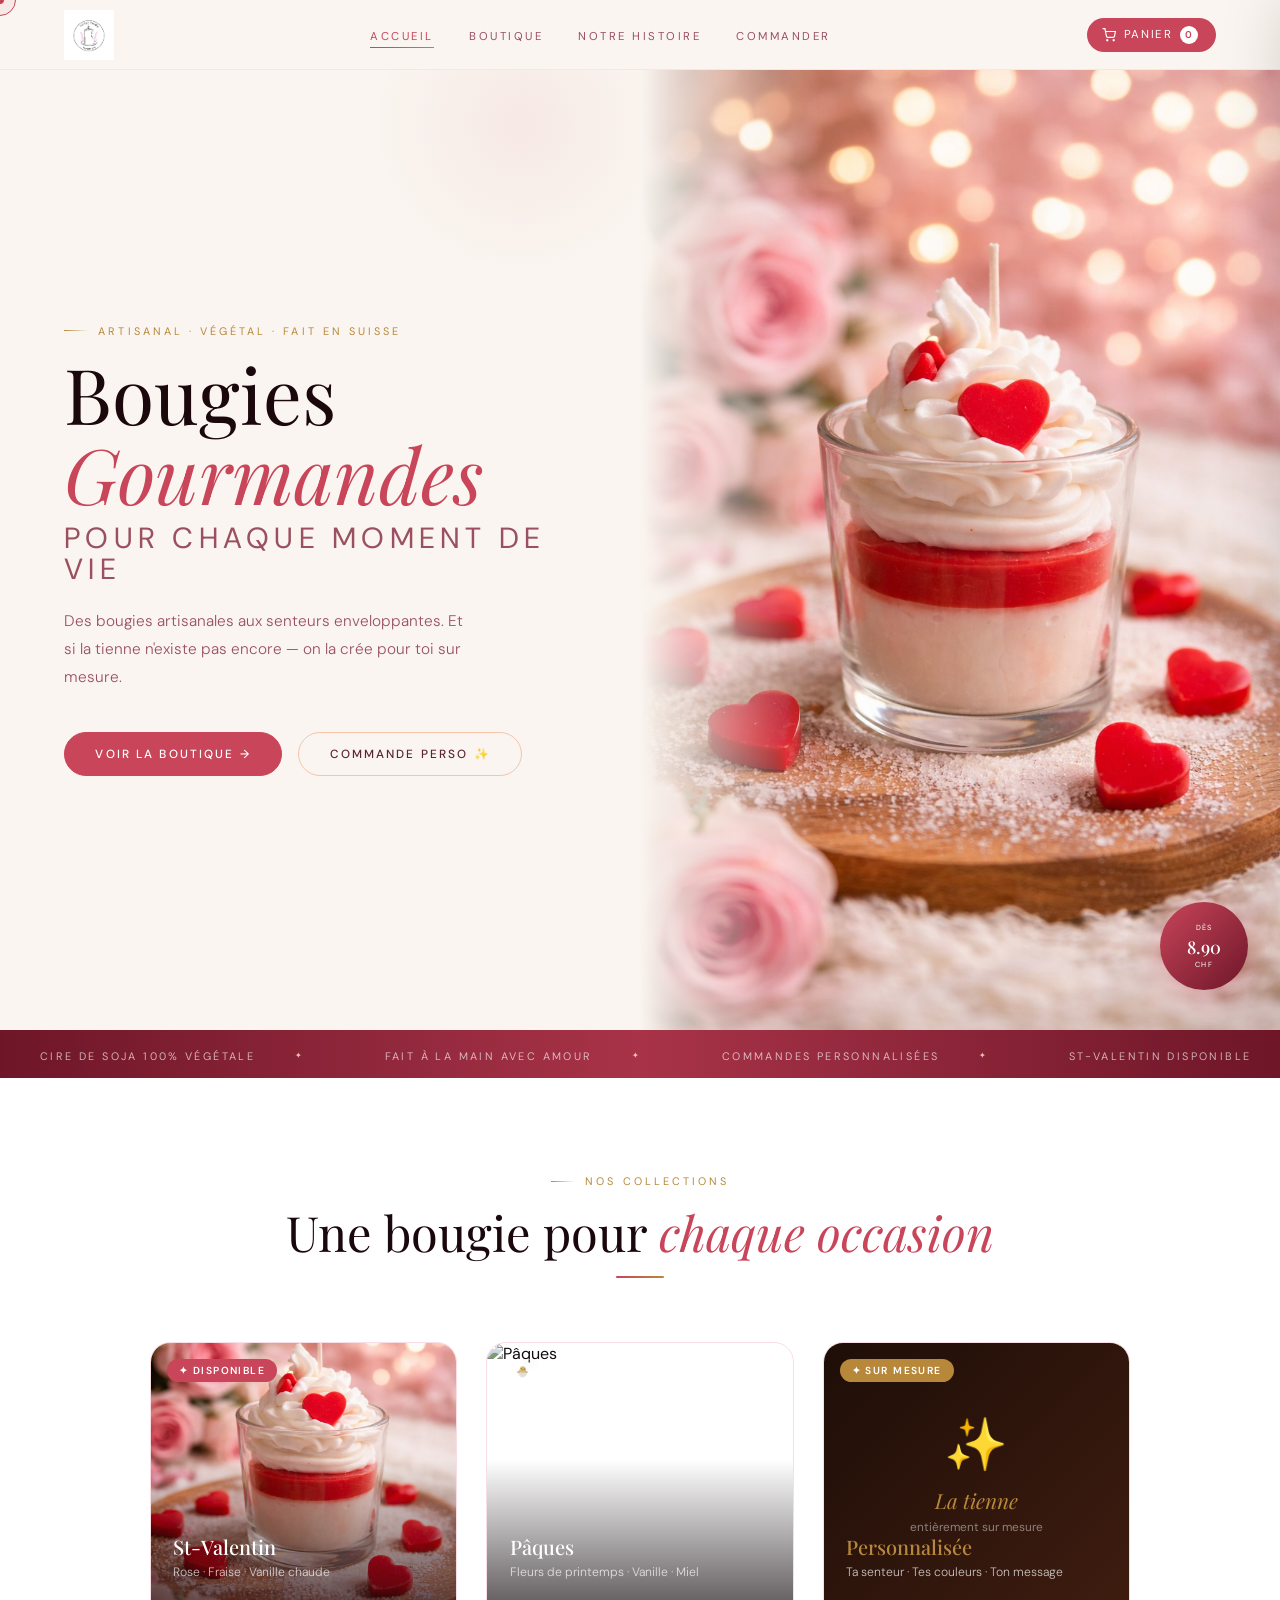
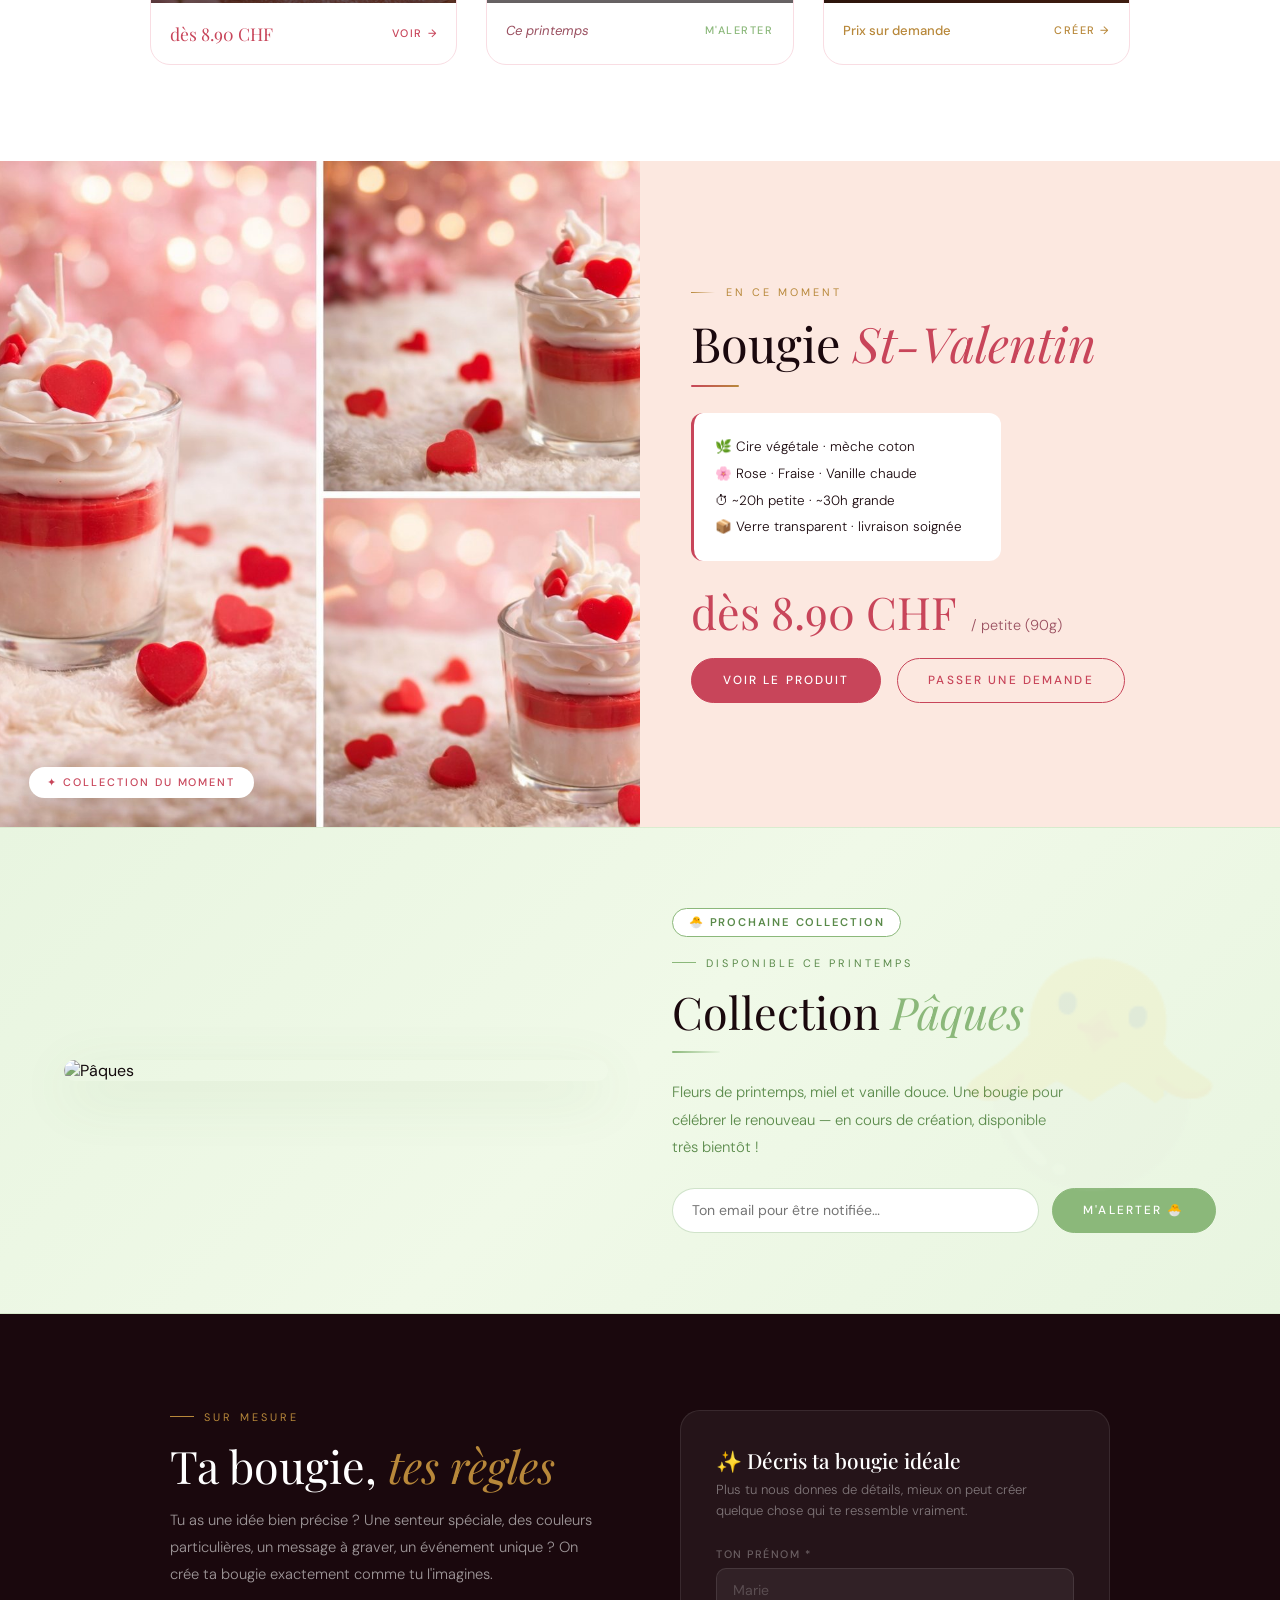
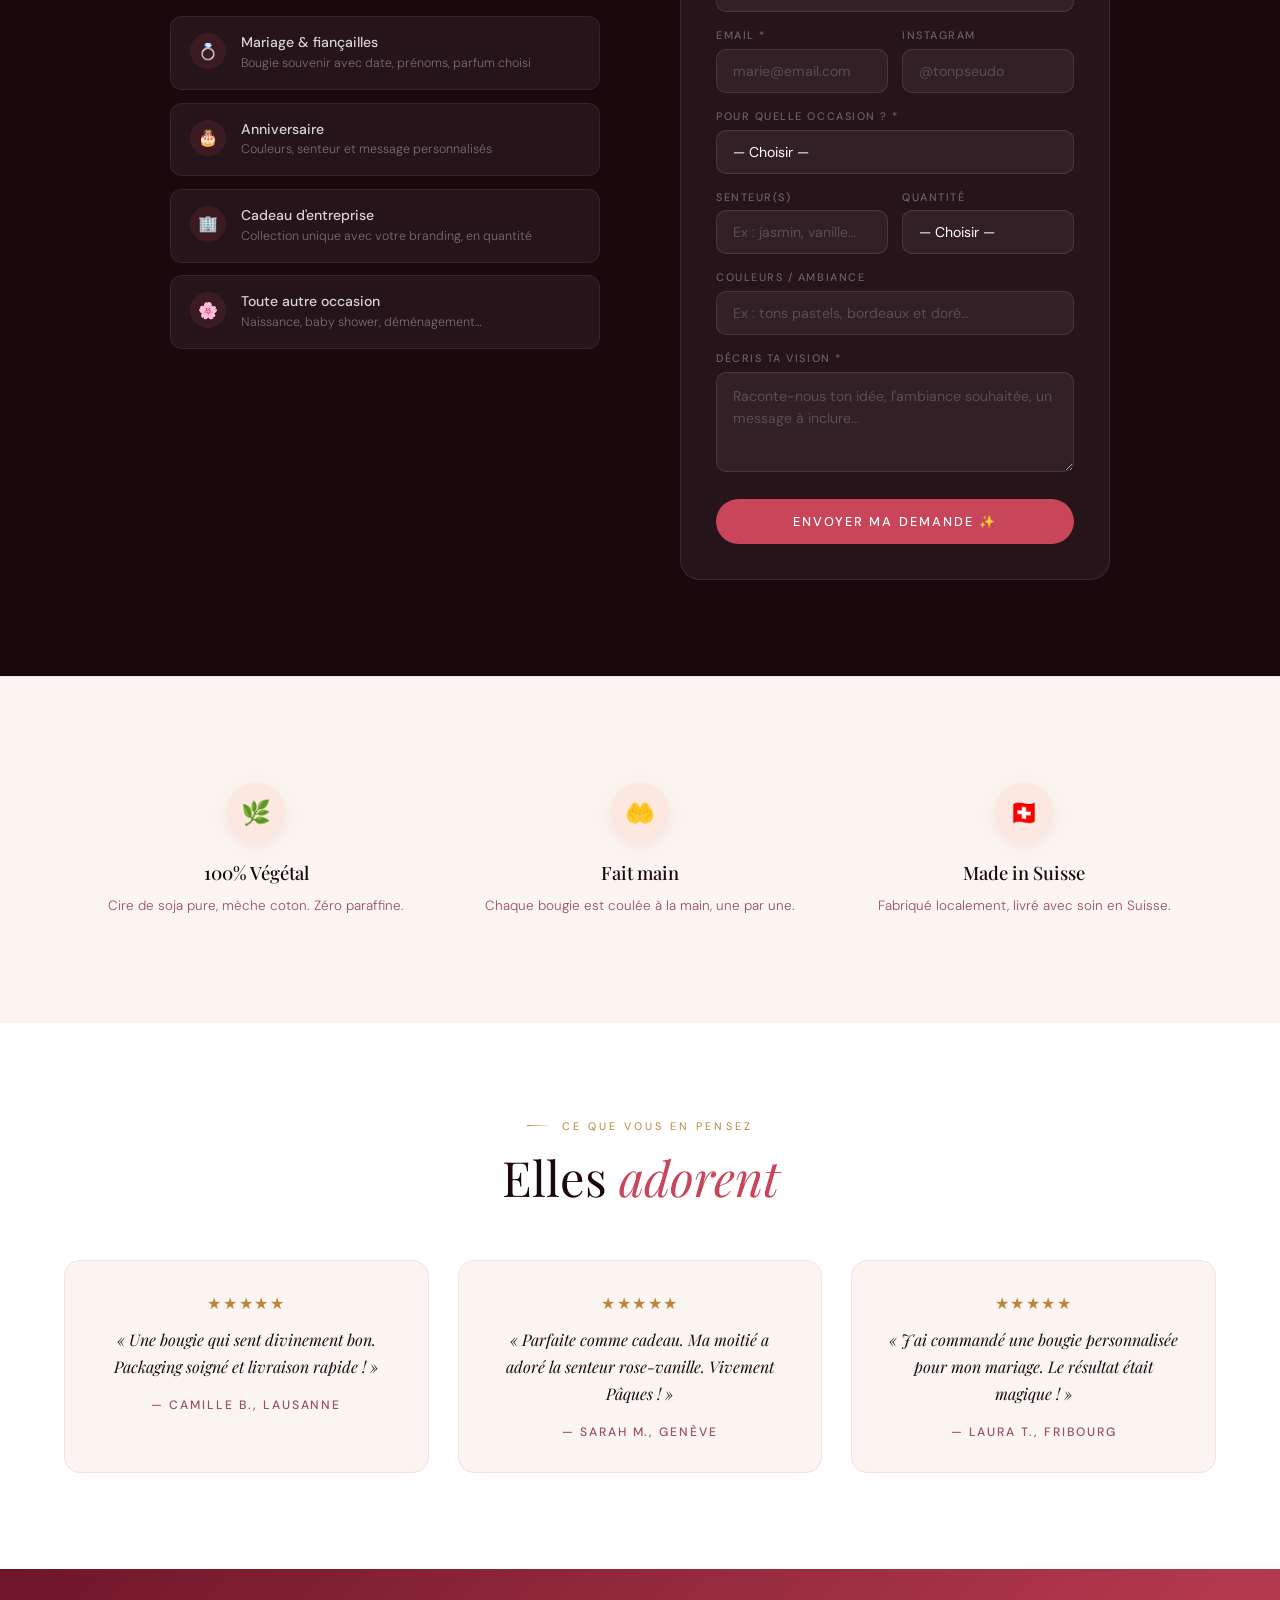
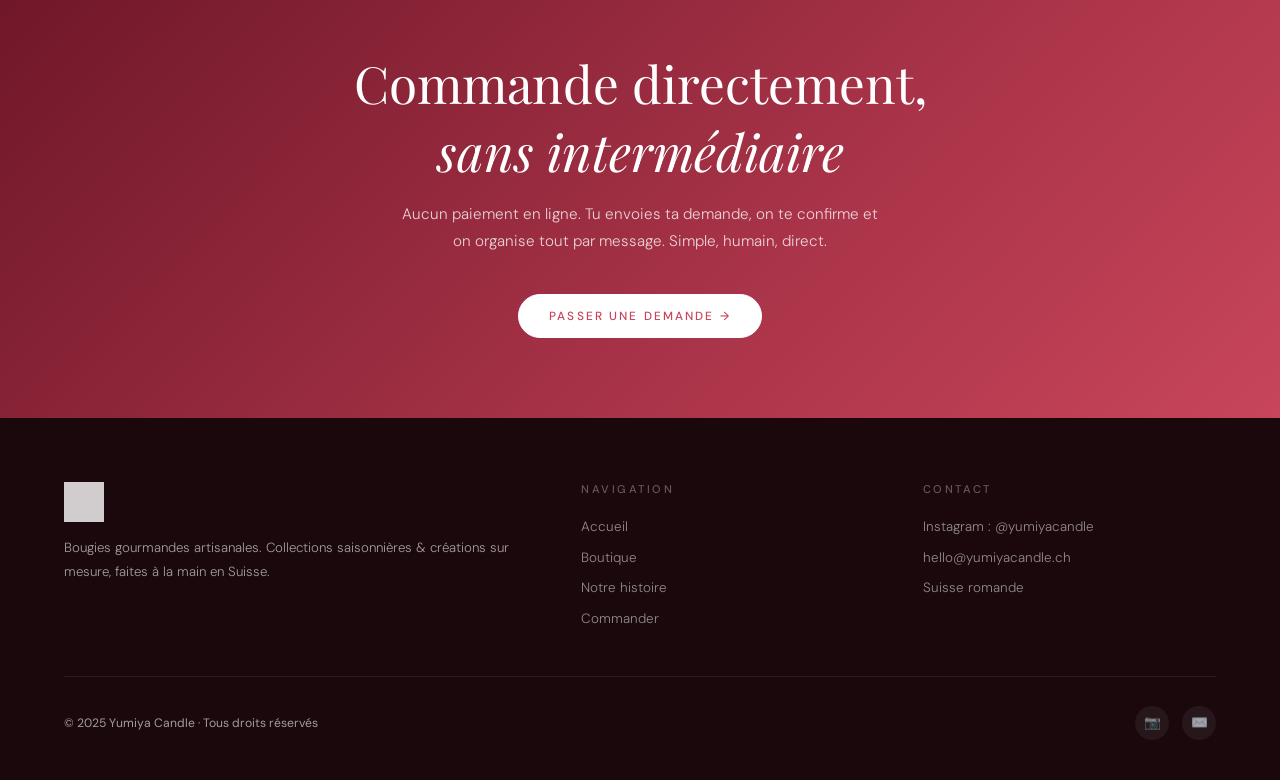
==== index.html @ bd642dde "Rename index (3).html to index.html" ====
<!DOCTYPE html>
<html lang="fr">
<head>
<meta charset="UTF-8"/>
<meta name="viewport" content="width=device-width,initial-scale=1.0"/>
<title>Yumiya Candle – Bougies Gourmandes Artisanales</title>
<meta name="description" content="Bougies gourmandes artisanales faites à la main en Suisse."/>
<link rel="preconnect" href="https://fonts.googleapis.com"/>
<link rel="preconnect" href="https://fonts.gstatic.com" crossorigin/>
<link href="https://fonts.googleapis.com/css2?family=Playfair+Display:ital,wght@0,400;0,500;0,700;1,400;1,500&family=DM+Sans:wght@300;400;500;600&display=swap" rel="stylesheet"/>
</head>
<body>
<div id="app"></div>
<script>
const IMG_LOGO = "[data-uri]";
const IMG_MAIN = "[data-uri]";
const IMG_COLL = "[data-uri]";
const IMG_REAL = "[data-uri]";

/* ═══════════════════════════════════════════════
   DONNÉES DU SITE — tout est ici, tout est modifiable
   ═══════════════════════════════════════════════ */
const DEFAULT_DATA = {
  // ── GÉNÉRAL
  site_name: 'Yumiya Candle',
  site_tagline: 'Bougies Gourmandes Artisanales',
  site_instagram: '@yumiyacandle',
  site_email: 'hello@yumiyacandle.ch',
  site_location: 'Suisse romande',

  // ── PAGE ACCUEIL — Hero
  hero_title: 'Bougies',
  hero_title_em: 'Gourmandes',
  hero_subtitle: 'Pour chaque moment de vie',
  hero_desc: 'Des bougies artisanales aux senteurs enveloppantes. Et si la tienne n\'existe pas encore — on la crée pour toi sur mesure.',
  hero_btn1: 'Voir la boutique →',
  hero_btn2: 'Commande perso ✨',

  // ── PAGE ACCUEIL — Section collections titre
  coll_title: 'Nos collections',
  coll_subtitle: 'Une bougie pour chaque occasion',

  // ── PAGE ACCUEIL — Feature St-Valentin
  feat_tag: '✦ Collection du moment',
  feat_eyebrow: 'En ce moment',
  feat_title: 'Bougie',
  feat_title_em: 'St-Valentin',
  feat_spec1: '🌿 Cire végétale · mèche coton',
  feat_spec2: '🌸 Rose · Fraise · Vanille chaude',
  feat_spec3: '⏱ ~20h petite · ~30h grande',
  feat_spec4: '📦 Verre transparent · livraison soignée',

  // ── PAGE ACCUEIL — Easter teaser
  easter_chip: '🐣 Prochaine collection',
  easter_eyebrow: 'Disponible ce printemps',
  easter_title: 'Collection',
  easter_title_em: 'Pâques',
  easter_desc: 'Fleurs de printemps, miel et vanille douce. Une bougie pour célébrer le renouveau — en cours de création, disponible très bientôt !',
  easter_show: true,

  // ── PAGE ACCUEIL — Custom section
  custom_eyebrow: 'Sur mesure',
  custom_title: 'Ta bougie,',
  custom_title_em: 'tes règles',
  custom_desc: 'Tu as une idée bien précise ? Une senteur spéciale, des couleurs particulières, un message à graver, un événement unique ? On crée ta bougie exactement comme tu l\'imagines.',
  custom_form_title: '✨ Décris ta bougie idéale',
  custom_form_sub: 'Plus tu nous donnes de détails, mieux on peut créer quelque chose qui te ressemble vraiment.',

  // ── PAGE ACCUEIL — CTA band
  cta_title: 'Commande directement,',
  cta_title_em: 'sans intermédiaire',
  cta_desc: 'Aucun paiement en ligne. Tu envoies ta demande, on te confirme et on organise tout par message. Simple, humain, direct.',
  cta_btn: 'Passer une demande →',

  // ── PAGE ACCUEIL — Valeurs
  val1_ic: '🌿', val1_t: '100% Végétal', val1_p: 'Cire de soja pure, mèche coton. Zéro paraffine.',
  val2_ic: '🤲', val2_t: 'Fait main',   val2_p: 'Chaque bougie est coulée à la main, une par une.',
  val3_ic: '🇨🇭', val3_t: 'Made in Suisse', val3_p: 'Fabriqué localement, livré avec soin en Suisse.',

  // ── PAGE ACCUEIL — Avis
  testi1_stars: '★★★★★', testi1_quote: '« Une bougie qui sent divinement bon. Packaging soigné et livraison rapide ! »', testi1_name: '— Camille B., Lausanne',
  testi2_stars: '★★★★★', testi2_quote: '« Parfaite comme cadeau. Ma moitié a adoré la senteur rose-vanille. Vivement Pâques ! »', testi2_name: '— Sarah M., Genève',
  testi3_stars: '★★★★★', testi3_quote: '« J\'ai commandé une bougie personnalisée pour mon mariage. Le résultat était magique ! »', testi3_name: '— Laura T., Fribourg',

  // ── BOUTIQUE — St-Valentin
  val_active: true,
  val_collection: 'Collection St-Valentin',
  val_name: 'Bougie Gourmande Love',
  val_desc: 'Rose, fraise & vanille chaude. Cire végétale, mèche coton. Un parfum enveloppant pour l\'amour.',
  val_price_petite: 8.90,
  val_price_grande: 10.90,

  // ── BOUTIQUE — Pâques
  paques_active: true,
  paques_collection: 'Collection Pâques',
  paques_name: 'Bougie Printemps',
  paques_desc: 'Fleurs de printemps, miel et vanille douce. Une bougie pour célébrer le renouveau de saison.',

  // ── PAGE NOTRE HISTOIRE
  about_eyebrow: 'Notre histoire',
  about_title: 'Une passion',
  about_title_em: 'qui brûle',
  about_intro: 'Yumiya Candle est née d\'un amour profond pour les senteurs et l\'artisanat soigné. Une bougie pour chaque émotion, chaque moment précieux.',
  about_founder_eyebrow: 'La fondatrice',
  about_founder_title: 'Une créatrice',
  about_founder_title_em: 'passionnée',
  about_p1: 'Yumiya Candle est une micro-marque artisanale basée en Suisse. Chaque bougie est conçue, fabriquée et emballée à la main — pas de production en série, pas de compromis sur la qualité.',
  about_p2: 'On utilise exclusivement de la cire de soja, des mèches en coton naturel et des fragrances soigneusement choisies. La collection St-Valentin a ouvert le bal, Pâques arrive bientôt.',
  about_p3: 'Et on crée aussi des bougies 100% personnalisées pour vos moments les plus importants.',
  av1_ic: '🌱', av1_t: 'Végétal & éco',   av1_p: 'Cire de soja, mèche coton, sans paraffine.',
  av2_ic: '🤍', av2_t: 'Fait avec soin',  av2_p: 'Chaque pièce est unique, coulée à la main.',
  av3_ic: '🇨🇭', av3_t: 'Local & honnête', av3_p: 'Fabriqué en Suisse, livré avec soin.',
  av4_ic: '✨', av4_t: 'Sur mesure',      av4_p: 'On crée ta bougie exactement comme tu l\'imagines.',

  // ── PAGE COMMANDER
  contact_eyebrow: 'On discute ?',
  contact_title: 'Passe une',
  contact_title_em: 'demande',
  contact_intro: 'Commande standard ou personnalisée — remplis le formulaire, on te répond sous 24h et on organise tout par message.',
  contact_step1: 'Envoie ta demande via le formulaire',
  contact_step2: 'On te confirme ta commande sous 24h',
  contact_step3: 'Paiement Twint ou virement → livraison !',
  contact_form_title: 'Ta demande 🕯️',
  contact_form_sub: 'Standard ou sur mesure — choisis le type ci-dessous.',
  contact_note: 'Aucun paiement en ligne. On te contacte par Twint ou virement.',

  // ── FOOTER
  footer_desc: 'Bougies gourmandes artisanales. Collections saisonnières & créations sur mesure, faites à la main en Suisse.',
};

let D = JSON.parse(localStorage.getItem('yumiya_site_data') || 'null') || JSON.parse(JSON.stringify(DEFAULT_DATA));
function saveD() { localStorage.setItem('yumiya_site_data', JSON.stringify(D)); }

/* ═══════════════════════════════════════════════
   CSS
   ═══════════════════════════════════════════════ */
document.head.insertAdjacentHTML('beforeend', `<style>
*,*::before,*::after{box-sizing:border-box;margin:0;padding:0}
:root{
  --bg:#faf5f0;--bg2:#fff9f5;--blush:#fce8e0;--peach:#f5c5ab;
  --rose:#c8455a;--rose2:#a83348;--rose-light:#f9dde3;
  --burg:#6e1628;--gold:#b8883a;
  --text:#1a080d;--mid:#5c2434;--muted:#9a5060;
  --shadow:rgba(100,20,40,.10);
  --eg:#8bb87a;--egl:#e8f5e0;--egm:#5a8a4a;
}
html{scroll-behavior:smooth}
body{font-family:'DM Sans',sans-serif;background:var(--bg);color:var(--text);overflow-x:hidden;cursor:none}
#cur,#cur2{position:fixed;border-radius:50%;pointer-events:none;z-index:9999;transform:translate(-50%,-50%)}
#cur{width:8px;height:8px;background:var(--rose);mix-blend-mode:multiply}
#cur2{width:32px;height:32px;border:1.5px solid var(--rose);background:rgba(200,69,90,.06);transition:width .25s,height .25s,border-color .25s}
body.hov #cur{background:var(--gold)}
body.hov #cur2{width:52px;height:52px;border-color:var(--gold)}
.pg{display:none}.pg.on{display:block;animation:pgIn .48s cubic-bezier(.22,1,.36,1)}
@keyframes pgIn{from{opacity:0;transform:translateY(16px)}to{opacity:1;transform:none}}
nav{position:fixed;top:0;left:0;right:0;z-index:800;height:70px;display:flex;align-items:center;padding:0 5vw;gap:2rem;background:rgba(250,245,240,.96);backdrop-filter:blur(24px);border-bottom:1px solid rgba(200,69,90,.08);transition:box-shadow .3s}
nav.scrolled{box-shadow:0 4px 32px rgba(100,20,40,.08)}
.nav-logo{cursor:pointer;flex-shrink:0}
.nav-logo img{height:50px;width:auto;display:block}
.nav-links{display:flex;gap:2.2rem;list-style:none;flex:1;justify-content:center}
.nav-links a{font-size:.71rem;letter-spacing:.22em;text-transform:uppercase;color:var(--muted);cursor:pointer;text-decoration:none;transition:color .2s;position:relative;padding-bottom:4px}
.nav-links a::after{content:'';position:absolute;bottom:0;left:0;width:0;height:1px;background:linear-gradient(90deg,var(--rose),var(--gold));transition:width .3s}
.nav-links a:hover,.nav-links a.on{color:var(--rose)}
.nav-links a:hover::after,.nav-links a.on::after{width:100%}
.nav-right{display:flex;align-items:center;gap:.8rem;flex-shrink:0}
.cart-btn{background:var(--rose);color:#fff;border:none;padding:.5rem 1.1rem .5rem .9rem;border-radius:50px;font-family:'DM Sans',sans-serif;font-size:.72rem;letter-spacing:.14em;text-transform:uppercase;cursor:pointer;display:flex;align-items:center;gap:.5rem;transition:all .2s}
.cart-btn:hover{background:var(--burg);transform:translateY(-1px);box-shadow:0 6px 20px rgba(110,22,40,.25)}
.cart-count{background:#fff;color:var(--rose);border-radius:50%;width:18px;height:18px;font-size:.62rem;font-weight:600;display:flex;align-items:center;justify-content:center}
.cart-count.bump{animation:bump .32s cubic-bezier(.36,.07,.19,.97)}
@keyframes bump{0%{transform:scale(1)}50%{transform:scale(1.6)}100%{transform:scale(1)}}
.burger{display:none;flex-direction:column;gap:5px;background:none;border:none;cursor:pointer;padding:5px}
.burger span{display:block;width:22px;height:1.5px;background:var(--rose);transition:all .3s}
.burger.x span:nth-child(1){transform:translateY(6.5px) rotate(45deg)}
.burger.x span:nth-child(2){opacity:0}
.burger.x span:nth-child(3){transform:translateY(-6.5px) rotate(-45deg)}
.drawer{display:none;position:fixed;top:70px;left:0;right:0;background:var(--bg2);padding:2rem 5vw;border-bottom:1px solid var(--blush);z-index:799;flex-direction:column;gap:1.5rem}
.drawer.on{display:flex}
.drawer a{font-size:.96rem;color:var(--text);cursor:pointer;text-decoration:none;transition:color .2s}
.drawer a:hover{color:var(--rose)}
.btn{display:inline-flex;align-items:center;gap:.42rem;padding:.82rem 1.9rem;background:var(--rose);color:#fff;border:1.5px solid var(--rose);font-family:'DM Sans',sans-serif;font-size:.74rem;letter-spacing:.18em;text-transform:uppercase;cursor:pointer;border-radius:50px;transition:all .22s;font-weight:500}
.btn:hover{background:var(--burg);border-color:var(--burg);transform:translateY(-2px);box-shadow:0 8px 24px rgba(110,22,40,.25)}
.btn:active{transform:translateY(0) scale(.97)}
.btn-o{background:transparent;color:var(--rose)}.btn-o:hover{background:var(--rose);color:#fff}
.btn-ghost{background:transparent;color:var(--mid);border-color:var(--peach)}.btn-ghost:hover{background:var(--rose-light);border-color:var(--rose);color:var(--rose)}
.btn-white{background:#fff;color:var(--rose);border-color:#fff}.btn-white:hover{background:var(--rose-light);color:var(--rose2);border-color:var(--rose-light)}
.btn-green{background:var(--eg);border-color:var(--eg);color:#fff}.btn-green:hover{background:var(--egm);border-color:var(--egm)}
.eyebrow{font-size:.68rem;letter-spacing:.28em;text-transform:uppercase;color:var(--gold);display:flex;align-items:center;gap:.65rem;margin-bottom:1rem}
.eyebrow::before{content:'';display:inline-block;width:24px;height:1px;background:linear-gradient(90deg,var(--gold),transparent)}
.h1{font-family:'Playfair Display',serif;font-size:clamp(2.5rem,5.5vw,4.8rem);font-weight:400;line-height:1.08;color:var(--text)}
.h1 em{font-style:italic;color:var(--rose)}
.h2{font-family:'Playfair Display',serif;font-size:clamp(1.9rem,3.8vw,3.2rem);font-weight:400;line-height:1.14}
.h2 em{font-style:italic;color:var(--rose)}
.bar{width:48px;height:2px;background:linear-gradient(90deg,var(--rose),var(--gold));border-radius:2px;margin:.9rem 0 1.6rem}
.bar-green{background:linear-gradient(90deg,var(--eg),var(--egl))}
.txt{font-size:.93rem;line-height:1.86;color:var(--mid);font-weight:300}
.reveal{opacity:0;transform:translateY(24px);transition:opacity .8s cubic-bezier(.22,1,.36,1),transform .8s cubic-bezier(.22,1,.36,1)}
.reveal.show{opacity:1;transform:none}
.d1{transition-delay:.1s}.d2{transition-delay:.2s}.d3{transition-delay:.3s}.d4{transition-delay:.4s}
.sz{padding:.38rem 1rem;border:1.5px solid var(--peach);border-radius:50px;font-size:.78rem;cursor:pointer;background:#fff;color:var(--mid);transition:all .2s;font-family:'DM Sans',sans-serif}
.sz:hover{border-color:var(--rose);color:var(--rose)}.sz.picked{background:var(--rose);border-color:var(--rose);color:#fff}
#pg-home{padding-top:70px}
.hero{min-height:calc(100vh - 70px);display:grid;grid-template-columns:1fr 1fr;overflow:hidden}
.hero-l{padding:5rem 3.5rem 5rem 5vw;display:flex;flex-direction:column;justify-content:center;background:var(--bg);position:relative;z-index:1}
.hero-l::after{content:'';position:absolute;top:-10%;right:-5%;width:300px;height:300px;background:radial-gradient(circle,rgba(200,69,90,.07),transparent 70%);pointer-events:none}
.hero-r{position:relative;overflow:hidden}
.hero-r img{width:100%;height:100%;object-fit:cover;display:block;transition:transform 10s ease}
.hero-r:hover img{transform:scale(1.05)}
.hero-r::before{content:'';position:absolute;inset:0;background:linear-gradient(90deg,var(--bg) 0%,transparent 28%);z-index:1;pointer-events:none}
.hero-title{font-family:'Playfair Display',serif;font-size:clamp(3rem,6vw,6.5rem);font-weight:400;line-height:1.04;color:var(--text);margin-bottom:1.5rem}
.hero-title em{font-style:italic;color:var(--rose)}
.hero-title small{display:block;font-size:.38em;font-weight:400;font-family:'DM Sans',sans-serif;color:var(--muted);letter-spacing:.18em;text-transform:uppercase;margin-top:.6rem}
.hero-desc{font-size:.96rem;line-height:1.82;color:var(--muted);max-width:400px;margin-bottom:2.5rem;font-weight:300}
.hero-ctas{display:flex;gap:1rem;flex-wrap:wrap;align-items:center}
.hero-badge{position:absolute;bottom:2.5rem;right:2rem;z-index:3;width:88px;height:88px;border-radius:50%;background:linear-gradient(135deg,var(--rose),var(--burg));display:flex;flex-direction:column;align-items:center;justify-content:center;color:#fff;text-align:center;animation:rspin 18s linear infinite;box-shadow:0 8px 32px rgba(200,69,90,.35)}
@keyframes rspin{to{transform:rotate(360deg)}}
.hero-badge-in{animation:rspinr 18s linear infinite;display:flex;flex-direction:column;align-items:center;gap:2px}
@keyframes rspinr{to{transform:rotate(-360deg)}}
.hero-badge-t{font-size:.46rem;letter-spacing:.14em;text-transform:uppercase;line-height:1.35}
.marquee{background:linear-gradient(90deg,var(--burg),var(--rose2),var(--burg));overflow:hidden;padding:.85rem 0;white-space:nowrap}
.marquee-t{display:inline-flex;animation:mq 28s linear infinite}
@keyframes mq{to{transform:translateX(-50%)}}
.mi{font-size:.68rem;letter-spacing:.22em;text-transform:uppercase;color:rgba(255,255,255,.65);padding:0 2.5rem;display:inline-flex;align-items:center;gap:2.5rem}
.mi::after{content:'✦';color:var(--peach);font-size:.52rem}
.collections{padding:6rem 5vw;background:#fff}
.collections-head{text-align:center;margin-bottom:4rem}
.coll-grid{display:grid;grid-template-columns:repeat(3,1fr);gap:1.8rem;max-width:980px;margin:0 auto}
.coll-card{border-radius:20px;overflow:hidden;cursor:pointer;border:1px solid var(--rose-light);transition:transform .3s,box-shadow .3s}
.coll-card:hover{transform:translateY(-6px);box-shadow:0 20px 50px rgba(100,20,40,.16)}
.coll-card-img{height:260px;overflow:hidden;position:relative}
.coll-card-img img{width:100%;height:100%;object-fit:cover;transition:transform .6s}
.coll-card:hover .coll-card-img img{transform:scale(1.08)}
.coll-card-overlay{position:absolute;inset:0;background:linear-gradient(to top,rgba(26,8,13,.65),transparent 55%);z-index:1}
.coll-card-badge{position:absolute;top:1rem;left:1rem;z-index:2;padding:.32rem .75rem;border-radius:50px;font-size:.64rem;letter-spacing:.14em;text-transform:uppercase;font-weight:600}
.badge-available{background:var(--rose);color:#fff}
.badge-soon{background:rgba(255,255,255,.2);color:#fff;backdrop-filter:blur(6px);border:1px solid rgba(255,255,255,.3)}
.badge-custom{background:var(--gold);color:#fff}
.coll-card-body{position:absolute;bottom:0;left:0;right:0;padding:1.4rem;z-index:2}
.coll-card-name{font-family:'Playfair Display',serif;font-size:1.25rem;font-weight:500;color:#fff;margin-bottom:.25rem}
.coll-card-sub{font-size:.76rem;color:rgba(255,255,255,.75);font-weight:300}
.coll-card-info{padding:1.2rem;display:flex;justify-content:space-between;align-items:center}
.coll-card-cta{font-size:.68rem;letter-spacing:.14em;text-transform:uppercase;font-weight:500;display:flex;align-items:center;gap:.3rem;transition:gap .2s}
.coll-card:hover .coll-card-cta{gap:.55rem}
.feature{display:grid;grid-template-columns:1fr 1fr;min-height:74vh}
.feat-img{overflow:hidden;position:relative}
.feat-img img{width:100%;height:100%;object-fit:cover;min-height:480px;display:block;transition:transform .7s}
.feat-img:hover img{transform:scale(1.05)}
.feat-tag{position:absolute;bottom:1.8rem;left:1.8rem;background:#fff;padding:.55rem 1.15rem;border-radius:50px;font-size:.68rem;letter-spacing:.18em;text-transform:uppercase;color:var(--rose);box-shadow:0 4px 20px rgba(0,0,0,.1);font-weight:500}
.feat-body{padding:4.5rem 4vw;display:flex;flex-direction:column;justify-content:center;background:var(--blush)}
.feat-specs{background:#fff;border-radius:12px;padding:1.3rem;border-left:3px solid var(--rose);margin-bottom:1.8rem;max-width:310px}
.spec{display:flex;align-items:center;gap:.65rem;font-size:.84rem;color:var(--text);padding:.3rem 0;font-weight:300}
.easter-band{background:linear-gradient(135deg,var(--egl),#f0f9e8 50%,var(--egl));padding:5rem 5vw;display:grid;grid-template-columns:1fr 1fr;gap:4rem;align-items:center;border-top:1px solid rgba(139,184,122,.2);border-bottom:1px solid rgba(139,184,122,.2);position:relative;overflow:hidden}
.easter-band::before{content:'🐣';position:absolute;right:4vw;top:50%;transform:translateY(-50%);font-size:14rem;opacity:.06;line-height:1;pointer-events:none}
.easter-band-img{border-radius:20px;overflow:hidden;box-shadow:0 16px 56px rgba(90,138,74,.12)}
.easter-band-img img{width:100%;display:block;filter:saturate(.5) brightness(1.05);transition:filter .5s}
.easter-band-img:hover img{filter:saturate(.75)}
.easter-coming-chip{display:inline-flex;align-items:center;gap:.5rem;background:#fff;border:1.5px solid var(--eg);border-radius:50px;padding:.4rem 1rem;font-size:.7rem;letter-spacing:.16em;text-transform:uppercase;color:var(--egm);font-weight:600;margin-bottom:1.2rem}
.easter-eyebrow{font-size:.68rem;letter-spacing:.28em;text-transform:uppercase;color:var(--egm);display:flex;align-items:center;gap:.65rem;margin-bottom:1rem}
.easter-eyebrow::before{content:'';display:inline-block;width:24px;height:1px;background:var(--eg)}
.easter-h2{font-family:'Playfair Display',serif;font-size:clamp(1.9rem,3.5vw,3rem);font-weight:400;line-height:1.14;margin-bottom:.9rem;color:var(--text)}
.easter-h2 em{font-style:italic;color:var(--eg)}
.easter-notify{display:flex;gap:.8rem;flex-wrap:wrap;margin-top:1.6rem}
.easter-input{flex:1;min-width:180px;padding:.78rem 1.2rem;border:1.5px solid rgba(139,184,122,.4);border-radius:50px;font-family:'DM Sans',sans-serif;font-size:.88rem;outline:none;background:#fff;transition:border-color .2s}
.easter-input:focus{border-color:var(--eg)}
.easter-success{display:none;color:var(--egm);font-size:.9rem;font-style:italic;font-family:'Playfair Display',serif;margin-top:.8rem}
.custom-section{padding:6rem 5vw;background:var(--text);position:relative;overflow:hidden}
.custom-inner{max-width:940px;margin:0 auto;display:grid;grid-template-columns:1fr 1fr;gap:5rem;align-items:start;position:relative;z-index:1}
.custom-eyebrow-el{font-size:.68rem;letter-spacing:.28em;text-transform:uppercase;color:var(--gold);display:flex;align-items:center;gap:.65rem;margin-bottom:1rem}
.custom-eyebrow-el::before{content:'';display:inline-block;width:24px;height:1px;background:var(--gold)}
.custom-info h2{font-family:'Playfair Display',serif;font-size:clamp(1.8rem,3.5vw,2.8rem);font-weight:400;color:#fff;line-height:1.15;margin-bottom:1rem}
.custom-info h2 em{font-style:italic;color:var(--gold)}
.custom-info p{font-size:.92rem;color:rgba(255,255,255,.58);line-height:1.82;font-weight:300;margin-bottom:1.8rem}
.custom-examples{display:flex;flex-direction:column;gap:.8rem}
.custom-ex{display:flex;align-items:flex-start;gap:.9rem;padding:1rem 1.2rem;background:rgba(255,255,255,.05);border-radius:12px;border:1px solid rgba(255,255,255,.07);transition:border-color .2s}
.custom-ex:hover{border-color:rgba(200,69,90,.25)}
.custom-ex-ic{width:36px;height:36px;border-radius:50%;background:rgba(200,69,90,.14);display:flex;align-items:center;justify-content:center;font-size:1rem;flex-shrink:0}
.custom-ex-t{font-size:.88rem;color:rgba(255,255,255,.82);font-weight:500;margin-bottom:.18rem}
.custom-ex-s{font-size:.78rem;color:rgba(255,255,255,.38);font-weight:300;line-height:1.5}
.custom-form-box{background:rgba(255,255,255,.05);border:1px solid rgba(255,255,255,.09);border-radius:20px;padding:2.2rem}
.vals{display:grid;grid-template-columns:repeat(3,1fr);background:var(--bg);padding:5rem 5vw;border-top:1px solid var(--rose-light)}
.val{text-align:center;padding:1.6rem}
.val-ic{width:58px;height:58px;border-radius:50%;background:var(--blush);display:flex;align-items:center;justify-content:center;font-size:1.5rem;margin:0 auto 1.2rem;box-shadow:0 4px 16px rgba(200,69,90,.1)}
.val-t{font-family:'Playfair Display',serif;font-size:1.15rem;margin-bottom:.55rem;font-weight:500}
.val-p{font-size:.84rem;color:var(--muted);line-height:1.72;font-weight:300}
.testimonials{padding:6rem 5vw;background:#fff;text-align:center}
.testi-grid{display:grid;grid-template-columns:repeat(3,1fr);gap:1.8rem;margin-top:3.5rem}
.testi-card{background:var(--bg);border-radius:16px;padding:2rem;border:1px solid var(--rose-light)}
.testi-stars{color:var(--gold);font-size:1rem;margin-bottom:.8rem;letter-spacing:.1em}
.testi-quote{font-family:'Playfair Display',serif;font-size:1rem;font-style:italic;color:var(--text);line-height:1.68;margin-bottom:1rem}
.testi-name{font-size:.76rem;letter-spacing:.16em;text-transform:uppercase;color:var(--muted);font-weight:500}
.cta-band{background:linear-gradient(135deg,var(--burg),var(--rose2) 60%,var(--rose));padding:5rem 5vw;text-align:center;position:relative;overflow:hidden}
.cta-band h2{font-family:'Playfair Display',serif;font-size:clamp(2rem,4vw,3.2rem);font-weight:400;color:#fff;margin-bottom:1rem}
.cta-band p{font-size:.95rem;color:rgba(255,255,255,.78);margin-bottom:2.4rem;font-weight:300;max-width:480px;margin-left:auto;margin-right:auto;line-height:1.8}
footer{background:var(--text);padding:4rem 5vw 2.5rem;color:rgba(255,255,255,.6)}
.footer-grid{display:grid;grid-template-columns:1.6fr 1fr 1fr;gap:3rem;margin-bottom:3rem}
.footer-logo img{height:40px;width:auto;filter:brightness(0) invert(1);opacity:.8;margin-bottom:.9rem;display:block}
.footer-desc{font-size:.83rem;line-height:1.78;font-weight:300}
.footer-title{font-size:.7rem;letter-spacing:.22em;text-transform:uppercase;color:rgba(255,255,255,.32);margin-bottom:1.2rem;font-weight:500}
.footer-links{list-style:none;display:flex;flex-direction:column;gap:.6rem}
.footer-links a{font-size:.84rem;color:rgba(255,255,255,.52);cursor:pointer;text-decoration:none;transition:color .2s;font-weight:300}
.footer-links a:hover{color:#fff}
.footer-bottom{border-top:1px solid rgba(255,255,255,.08);padding-top:1.8rem;display:flex;justify-content:space-between;align-items:center;font-size:.76rem;flex-wrap:wrap;gap:.8rem}
.footer-socials{display:flex;gap:.8rem}
.soc{width:34px;height:34px;border-radius:50%;background:rgba(255,255,255,.06);display:flex;align-items:center;justify-content:center;cursor:pointer;font-size:.85rem;transition:background .2s}
.soc:hover{background:var(--rose)}
#pg-shop{padding-top:70px}
.shop-hero{min-height:240px;background:linear-gradient(135deg,var(--blush),var(--rose-light) 50%,#fff);padding:4rem 5vw;display:flex;align-items:center;position:relative;overflow:hidden}
.shop-hero::after{content:'🕯️';position:absolute;right:8vw;bottom:-2rem;font-size:14rem;opacity:.05;line-height:1}
.shop-hero-body{max-width:520px;position:relative;z-index:1}
.shop-tabs{display:flex;gap:.6rem;flex-wrap:wrap;margin:2.5rem 5vw 0;padding-bottom:1rem;border-bottom:1px solid var(--rose-light)}
.shop-tab{padding:.5rem 1.2rem;border-radius:50px;font-size:.74rem;letter-spacing:.14em;text-transform:uppercase;cursor:pointer;border:1.5px solid var(--peach);background:#fff;color:var(--mid);transition:all .2s;font-family:'DM Sans',sans-serif;font-weight:500}
.shop-tab.on{background:var(--rose);border-color:var(--rose);color:#fff}
.shop-tab:hover:not(.on){border-color:var(--rose);color:var(--rose)}
.shop-products{max-width:1100px;margin:3rem auto;padding:0 5vw}
.shop-grid{display:grid;grid-template-columns:repeat(auto-fill,minmax(280px,1fr));gap:2rem}
.prod-card{background:#fff;border-radius:20px;border:1px solid var(--rose-light);overflow:hidden;transition:transform .3s,box-shadow .3s}
.prod-card:hover{transform:translateY(-5px);box-shadow:0 18px 48px rgba(100,20,40,.14)}
.prod-card-img{height:260px;overflow:hidden;position:relative}
.prod-card-img img{width:100%;height:100%;object-fit:cover;transition:transform .6s}
.prod-card:hover .prod-card-img img{transform:scale(1.07)}
.prod-card-pill{position:absolute;top:1rem;left:1rem;z-index:2;padding:.3rem .75rem;border-radius:50px;font-size:.63rem;letter-spacing:.14em;text-transform:uppercase;font-weight:600}
.pill-on{background:var(--rose);color:#fff}
.pill-soon{background:rgba(255,255,255,.9);color:var(--muted);border:1px solid var(--peach)}
.pill-gold{background:var(--gold);color:#fff}
.prod-card-body{padding:1.4rem 1.6rem}
.prod-card-col{font-size:.66rem;letter-spacing:.18em;text-transform:uppercase;color:var(--gold);margin-bottom:.3rem;font-weight:500}
.prod-card-name{font-family:'Playfair Display',serif;font-size:1.2rem;font-weight:500;margin-bottom:.5rem;line-height:1.25}
.prod-card-desc{font-size:.82rem;color:var(--muted);line-height:1.68;margin-bottom:1.1rem;font-weight:300}
.prod-card-footer{display:flex;justify-content:space-between;align-items:center;padding-top:1rem;border-top:1px solid var(--rose-light)}
.prd-btn{padding:.5rem 1.1rem;border-radius:50px;font-size:.68rem;letter-spacing:.14em;text-transform:uppercase;cursor:pointer;border:1.5px solid var(--rose);background:transparent;color:var(--rose);transition:all .2s;font-family:'DM Sans',sans-serif;font-weight:500}
.prd-btn:hover{background:var(--rose);color:#fff}
.prd-btn-gold{border-color:var(--gold);color:var(--gold)}.prd-btn-gold:hover{background:var(--gold);color:#fff}
.shop-sep{margin:3rem 0 1.5rem;display:flex;align-items:center;gap:1.2rem}
.shop-sep-line{flex:1;height:1px;background:var(--rose-light)}
.shop-sep-text{font-size:.72rem;letter-spacing:.2em;text-transform:uppercase;color:var(--muted);font-weight:500;white-space:nowrap}
#pg-about{padding-top:70px}
.about-hero{min-height:360px;background:linear-gradient(150deg,var(--rose-light),var(--blush) 60%,var(--bg));display:flex;align-items:center;padding:5rem 5vw;position:relative;overflow:hidden}
.about-hero::before{content:'';position:absolute;right:-5%;top:-20%;width:500px;height:500px;border-radius:50%;background:radial-gradient(circle,rgba(200,69,90,.08),transparent 70%);pointer-events:none}
.about-body{max-width:900px;margin:5rem auto;padding:0 5vw;display:grid;grid-template-columns:1fr 1.2fr;gap:5rem;align-items:start}
.about-img-wrap{position:relative}
.about-img-wrap img{width:100%;border-radius:20px;display:block;box-shadow:0 16px 56px var(--shadow)}
.about-img-deco{position:absolute;bottom:-1.2rem;right:-1.2rem;width:80%;height:80%;border:2px solid var(--rose-light);border-radius:20px;z-index:-1}
.about-vals{padding:4rem 5vw;background:#fff;border-top:1px solid var(--rose-light);border-bottom:1px solid var(--rose-light)}
.about-vals-grid{display:grid;grid-template-columns:repeat(4,1fr);gap:2rem;margin-top:3rem}
.av-card{text-align:center;padding:1.5rem 1rem}
.av-ic{font-size:2rem;margin-bottom:.9rem}
.av-t{font-family:'Playfair Display',serif;font-size:1rem;margin-bottom:.5rem;font-weight:500}
.av-p{font-size:.81rem;color:var(--muted);line-height:1.7;font-weight:300}
#pg-contact{padding-top:70px}
.contact-hero{min-height:220px;background:linear-gradient(135deg,var(--blush),var(--rose-light) 50%,#fff);display:flex;align-items:center;padding:4rem 5vw;overflow:hidden;position:relative}
.contact-wrap{max-width:900px;margin:4rem auto;padding:0 5vw;display:grid;grid-template-columns:1fr 1.3fr;gap:4rem;align-items:start}
.contact-chips{display:flex;flex-direction:column;gap:1.1rem;margin-top:2rem}
.contact-chip{display:flex;align-items:flex-start;gap:1rem;padding:1.1rem;background:#fff;border-radius:12px;border:1px solid var(--rose-light)}
.contact-chip-ic{width:36px;height:36px;border-radius:50%;background:var(--blush);display:flex;align-items:center;justify-content:center;font-size:.95rem;flex-shrink:0}
.cchip-lbl{font-size:.68rem;letter-spacing:.14em;text-transform:uppercase;color:var(--gold);margin-bottom:.25rem;font-weight:500}
.cchip-val{font-size:.88rem;color:var(--text)}
.contact-form-box{background:#fff;border-radius:20px;padding:2.4rem;border:1px solid var(--rose-light);box-shadow:0 8px 40px var(--shadow)}
.info-note{background:var(--blush);border-radius:10px;padding:1rem 1.2rem;font-size:.82rem;color:var(--mid);line-height:1.65;margin-bottom:1.3rem;display:flex;gap:.7rem;font-weight:300}
.form-success{display:none;text-align:center;padding:2rem 0}
.form-success-ic{font-size:3rem;margin-bottom:.9rem}
.form-success-t{font-family:'Playfair Display',serif;font-size:1.5rem;color:var(--rose);margin-bottom:.5rem}
.form-success-s{font-size:.9rem;color:var(--muted);line-height:1.72;font-weight:300}
.cf-group{margin-bottom:1rem}
.cf-lbl{display:block;font-size:.68rem;letter-spacing:.14em;text-transform:uppercase;margin-bottom:.42rem;font-weight:500}
.cf-lbl-dark{color:rgba(255,255,255,.32)}.cf-lbl-light{color:var(--muted)}
.cf-in,.cf-sel,.cf-ta{width:100%;padding:.75rem 1rem;border-radius:10px;font-family:'DM Sans',sans-serif;font-size:.88rem;transition:border-color .2s,box-shadow .2s;outline:none;-webkit-appearance:none}
.cf-in-dark,.cf-sel-dark,.cf-ta-dark{border:1.5px solid rgba(255,255,255,.1);color:#fff;background:rgba(255,255,255,.06)}
.cf-in-dark::placeholder,.cf-ta-dark::placeholder{color:rgba(255,255,255,.2)}
.cf-in-light,.cf-sel-light,.cf-ta-light{border:1.5px solid var(--peach);color:var(--text);background:var(--bg)}
.cf-in-light::placeholder,.cf-ta-light::placeholder{color:rgba(160,96,111,.45)}
.cf-in-dark:focus,.cf-sel-dark:focus,.cf-ta-dark:focus{border-color:rgba(200,69,90,.6);box-shadow:0 0 0 3px rgba(200,69,90,.08)}
.cf-in-light:focus,.cf-sel-light:focus,.cf-ta-light:focus{border-color:var(--rose);box-shadow:0 0 0 3px rgba(200,69,90,.07)}
.cf-ta{resize:vertical;min-height:100px;line-height:1.6}
.cf-row{display:grid;grid-template-columns:1fr 1fr;gap:.9rem}
.cf-sel option{color:var(--text);background:#fff}
.cf-btn{width:100%;padding:.88rem;border:none;border-radius:50px;font-family:'DM Sans',sans-serif;font-size:.8rem;letter-spacing:.16em;text-transform:uppercase;cursor:pointer;transition:all .2s;font-weight:500;margin-top:.4rem}
.cf-btn-rose{background:var(--rose);color:#fff}
.cf-btn-rose:hover{background:var(--burg);transform:translateY(-1px);box-shadow:0 6px 20px rgba(110,22,40,.22)}
.cf-btn:disabled{opacity:.6;cursor:not-allowed;transform:none!important}
.cart-overlay{position:fixed;inset:0;background:rgba(26,8,13,.4);z-index:900;opacity:0;pointer-events:none;transition:opacity .3s;backdrop-filter:blur(4px)}
.cart-overlay.on{opacity:1;pointer-events:all}
.cart-panel{position:fixed;top:0;right:-460px;width:440px;max-width:100vw;height:100vh;background:var(--bg2);z-index:901;transition:right .38s cubic-bezier(.22,1,.36,1);display:flex;flex-direction:column;box-shadow:-12px 0 64px rgba(26,8,13,.18)}
.cart-panel.on{right:0}
.cart-hd{padding:1.4rem 1.6rem;border-bottom:1px solid var(--rose-light);display:flex;justify-content:space-between;align-items:center;flex-shrink:0}
.cart-hd-t{font-family:'Playfair Display',serif;font-size:1.2rem;font-weight:500}
.cart-close{background:none;border:none;font-size:1.1rem;cursor:pointer;color:var(--muted);width:34px;height:34px;border-radius:50%;display:flex;align-items:center;justify-content:center;transition:background .2s}
.cart-close:hover{background:var(--blush);color:var(--rose)}
.cart-body{flex:1;overflow-y:auto;padding:1.4rem 1.6rem}
.cart-empty{display:flex;flex-direction:column;align-items:center;justify-content:center;height:100%;text-align:center;gap:.8rem}
.cart-empty-ic{font-size:3rem;opacity:.45}
.cart-empty-t{font-family:'Playfair Display',serif;font-size:1.1rem;color:var(--mid)}
.cart-item{display:flex;gap:1rem;padding:1rem 0;border-bottom:1px solid var(--rose-light)}
.cart-item:last-child{border-bottom:none}
.cart-item-img{width:64px;height:64px;border-radius:10px;overflow:hidden;flex-shrink:0;background:var(--blush)}
.cart-item-img img{width:100%;height:100%;object-fit:cover}
.cart-item-info{flex:1;display:flex;flex-direction:column;justify-content:space-between}
.cart-item-name{font-size:.88rem;font-weight:500}
.cart-item-size{font-size:.76rem;color:var(--muted);font-weight:300}
.cart-item-bot{display:flex;justify-content:space-between;align-items:center}
.cart-item-price{font-family:'Playfair Display',serif;font-size:1rem;color:var(--rose)}
.qty-ctrl{display:flex;align-items:center;gap:.4rem}
.qty-btn{width:26px;height:26px;border-radius:50%;border:1px solid var(--peach);background:#fff;cursor:pointer;font-size:.9rem;display:flex;align-items:center;justify-content:center;transition:all .18s;color:var(--mid)}
.qty-btn:hover{background:var(--rose);border-color:var(--rose);color:#fff}
.qty-num{font-size:.9rem;width:22px;text-align:center;font-weight:500}
.cart-del{background:none;border:none;cursor:pointer;font-size:1rem;opacity:.4;transition:opacity .18s;padding:2px}
.cart-del:hover{opacity:1}
.cart-ft{padding:1.4rem 1.6rem;border-top:1px solid var(--rose-light);flex-shrink:0}
.cart-tot-row{display:flex;justify-content:space-between;align-items:center;margin-bottom:1.2rem}
.cart-tot-lbl{font-size:.74rem;letter-spacing:.16em;text-transform:uppercase;color:var(--muted);font-weight:500}
.cart-tot-amt{font-family:'Playfair Display',serif;font-size:1.5rem;color:var(--rose)}
.cart-order-btn{width:100%;padding:.88rem;background:var(--rose);color:#fff;border:none;border-radius:50px;font-family:'DM Sans',sans-serif;font-size:.78rem;letter-spacing:.16em;text-transform:uppercase;cursor:pointer;transition:all .2s;font-weight:500}
.cart-order-btn:hover{background:var(--burg);transform:translateY(-1px)}
.cart-order-note{text-align:center;font-size:.73rem;color:var(--muted);margin-top:.65rem;line-height:1.6;font-weight:300}
.modal-bg{position:fixed;inset:0;background:rgba(26,8,13,.55);z-index:1000;display:flex;align-items:center;justify-content:center;padding:1.5rem;opacity:0;pointer-events:none;transition:opacity .3s;backdrop-filter:blur(6px)}
.modal-bg.on{opacity:1;pointer-events:all}
.modal-box{background:#fff;border-radius:24px;width:100%;max-width:520px;max-height:90vh;overflow-y:auto;position:relative;box-shadow:0 32px 80px rgba(26,8,13,.28)}
.modal-bg.on .modal-box{animation:boxIn .38s cubic-bezier(.22,1,.36,1)}
@keyframes boxIn{from{opacity:0;transform:scale(.95) translateY(20px)}to{opacity:1;transform:none}}
.modal-close{position:absolute;top:1.2rem;right:1.2rem;background:var(--bg);border:none;width:36px;height:36px;border-radius:50%;cursor:pointer;font-size:1rem;display:flex;align-items:center;justify-content:center;color:var(--muted);transition:all .2s;z-index:2}
.modal-close:hover{background:var(--blush);color:var(--rose)}
.modal-inner{padding:2.4rem}
.modal-icon{font-size:2.2rem;margin-bottom:.9rem}
.modal-title{font-family:'Playfair Display',serif;font-size:1.6rem;font-weight:500;margin-bottom:.3rem}
.modal-sub{font-size:.86rem;color:var(--muted);margin-bottom:1.6rem;font-weight:300;line-height:1.68}
.order-summary{background:var(--bg);border-radius:12px;padding:1.1rem;margin-bottom:1.6rem;border:1px solid var(--rose-light)}
.os-row{display:flex;justify-content:space-between;font-size:.85rem;padding:.2rem 0;color:var(--mid);font-weight:300}
.os-row em{font-size:.77rem;color:var(--muted)}
.os-total{display:flex;justify-content:space-between;border-top:1px solid var(--rose-light);margin-top:.5rem;padding-top:.55rem;font-size:.88rem;font-weight:600}
.os-total span:last-child{font-family:'Playfair Display',serif;font-size:1.2rem;color:var(--rose)}
.modal-success{display:none;text-align:center;padding:1.5rem 0}
.modal-success-ic{font-size:3.5rem;margin-bottom:.9rem;animation:pop .5s cubic-bezier(.22,1,.36,1)}
@keyframes pop{from{transform:scale(.5)}to{transform:none}}
.modal-success-t{font-family:'Playfair Display',serif;font-size:1.8rem;color:var(--rose);margin-bottom:.5rem}
.modal-success-s{font-size:.9rem;color:var(--muted);line-height:1.75;max-width:340px;margin:0 auto;font-weight:300}

/* ── ADMIN ── */
.adm-overlay{position:fixed;inset:0;background:rgba(10,3,5,.7);z-index:2000;display:none;backdrop-filter:blur(8px)}
.adm-overlay.on{display:flex;align-items:flex-start;justify-content:flex-end;padding:1rem}
.adm-panel{background:#12060a;width:520px;max-width:100%;height:calc(100vh - 2rem);border-radius:20px;display:flex;flex-direction:column;box-shadow:0 24px 80px rgba(0,0,0,.6);border:1px solid rgba(255,255,255,.06);overflow:hidden}
.adm-hd{padding:1.2rem 1.6rem;border-bottom:1px solid rgba(255,255,255,.07);display:flex;justify-content:space-between;align-items:center;flex-shrink:0}
.adm-hd-title{font-family:'Playfair Display',serif;font-size:1.1rem;color:#fff;font-weight:500}
.adm-hd-sub{font-size:.68rem;color:rgba(255,255,255,.3);margin-top:.1rem;letter-spacing:.08em}
.adm-close-btn{background:rgba(255,255,255,.07);border:none;color:rgba(255,255,255,.5);width:32px;height:32px;border-radius:50%;cursor:pointer;font-size:.9rem;display:flex;align-items:center;justify-content:center}
.adm-close-btn:hover{background:rgba(200,69,90,.3);color:#fff}
.adm-tabs{display:flex;gap:.3rem;padding:.8rem 1.2rem;border-bottom:1px solid rgba(255,255,255,.06);flex-shrink:0;flex-wrap:wrap}
.adm-tab{padding:.4rem .9rem;border-radius:50px;font-size:.68rem;letter-spacing:.12em;text-transform:uppercase;cursor:pointer;border:1px solid rgba(255,255,255,.1);background:transparent;color:rgba(255,255,255,.4);font-family:'DM Sans',sans-serif;font-weight:500;transition:all .2s;white-space:nowrap}
.adm-tab.on{background:var(--rose);border-color:var(--rose);color:#fff}
.adm-tab:hover:not(.on){border-color:rgba(255,255,255,.25);color:rgba(255,255,255,.7)}
.adm-body{flex:1;overflow-y:auto;padding:1.4rem 1.6rem}
.adm-section{display:none}.adm-section.on{display:block}
.adm-group{margin-bottom:1rem}
.adm-lbl{display:block;font-size:.64rem;letter-spacing:.14em;text-transform:uppercase;color:rgba(255,255,255,.3);margin-bottom:.35rem;font-weight:500}
.adm-in,.adm-ta,.adm-sel{width:100%;padding:.6rem .85rem;background:rgba(255,255,255,.05);border:1.5px solid rgba(255,255,255,.09);border-radius:8px;color:#fff;font-family:'DM Sans',sans-serif;font-size:.86rem;outline:none;transition:border-color .2s;-webkit-appearance:none}
.adm-ta{resize:vertical;min-height:70px;line-height:1.5}
.adm-sel option{color:var(--text);background:#fff}
.adm-in:focus,.adm-ta:focus,.adm-sel:focus{border-color:rgba(200,69,90,.55)}
.adm-in::placeholder,.adm-ta::placeholder{color:rgba(255,255,255,.18)}
.adm-row{display:grid;grid-template-columns:1fr 1fr;gap:.7rem}
.adm-sep{height:1px;background:rgba(255,255,255,.06);margin:1.4rem 0}
.adm-sub{font-size:.7rem;color:rgba(255,255,255,.25);letter-spacing:.16em;text-transform:uppercase;margin-bottom:.9rem;margin-top:1.4rem;display:flex;align-items:center;gap:.5rem}
.adm-sub::before{content:'';display:inline-block;width:16px;height:1px;background:rgba(255,255,255,.2)}
.adm-toggle{display:flex;gap:.5rem}
.adm-toggle label{flex:1;display:flex;align-items:center;justify-content:center;gap:.45rem;cursor:pointer;padding:.5rem;border-radius:8px;border:1px solid rgba(255,255,255,.09);font-size:.76rem;color:rgba(255,255,255,.55);transition:all .2s}
.adm-toggle label:has(input:checked){background:rgba(200,69,90,.18);border-color:rgba(200,69,90,.4);color:#fff}
.adm-toggle input{accent-color:var(--rose)}
.adm-ft{padding:1rem 1.4rem;border-top:1px solid rgba(255,255,255,.07);display:flex;gap:.6rem;flex-shrink:0}
.adm-save{flex:1;padding:.8rem;background:var(--rose);color:#fff;border:none;border-radius:50px;font-family:'DM Sans',sans-serif;font-size:.74rem;letter-spacing:.14em;text-transform:uppercase;cursor:pointer;font-weight:500;transition:background .2s}
.adm-save:hover{background:var(--burg)}
.adm-reset{padding:.8rem 1rem;background:transparent;color:rgba(255,255,255,.3);border:1px solid rgba(255,255,255,.1);border-radius:50px;font-family:'DM Sans',sans-serif;font-size:.74rem;cursor:pointer;white-space:nowrap}
.adm-reset:hover{color:rgba(255,255,255,.6);border-color:rgba(255,255,255,.25)}
.adm-tip{background:rgba(200,69,90,.08);border:1px solid rgba(200,69,90,.15);border-radius:8px;padding:.75rem .9rem;font-size:.75rem;color:rgba(255,255,255,.4);line-height:1.6;margin-bottom:1rem}

/* Login */
.adm-login{position:fixed;inset:0;background:rgba(10,3,5,.8);z-index:2001;display:none;align-items:center;justify-content:center;backdrop-filter:blur(10px)}
.adm-login.on{display:flex}
.adm-login-box{background:#fff;border-radius:20px;padding:2.4rem 2.8rem;width:100%;max-width:340px;text-align:center;box-shadow:0 32px 80px rgba(0,0,0,.4)}
.adm-login-ic{font-size:2.2rem;margin-bottom:.8rem}
.adm-login-t{font-family:'Playfair Display',serif;font-size:1.3rem;font-weight:500;margin-bottom:.3rem}
.adm-login-s{font-size:.82rem;color:var(--muted);margin-bottom:1.4rem;font-weight:300}
.adm-login-pw{width:100%;padding:.78rem 1rem;border:1.5px solid var(--peach);border-radius:10px;font-family:'DM Sans',sans-serif;font-size:.9rem;outline:none;margin-bottom:.6rem;text-align:center;letter-spacing:.2em}
.adm-login-pw:focus{border-color:var(--rose)}
.adm-login-err{display:none;color:var(--rose);font-size:.8rem;margin-bottom:.6rem}
.adm-login-btns{display:flex;gap:.6rem}

@media(max-width:900px){.hero,.feature,.easter-band,.custom-inner{grid-template-columns:1fr}.hero-r{height:50vw;min-height:260px}.vals,.testi-grid,.about-vals-grid{grid-template-columns:1fr 1fr}.coll-grid{grid-template-columns:1fr 1fr}.about-body,.contact-wrap{grid-template-columns:1fr;gap:2.5rem}.footer-grid{grid-template-columns:1fr 1fr}.footer-grid>div:first-child{grid-column:1/-1}.adm-panel{width:100%;max-width:100%;height:85vh;border-radius:20px 20px 0 0}.adm-overlay.on{align-items:flex-end;padding:0}}
@media(max-width:640px){nav .nav-links{display:none}.burger{display:flex}.vals,.testi-grid,.about-vals-grid,.coll-grid,.shop-grid{grid-template-columns:1fr}.hero-l{padding:3rem 5vw}.cf-row,.adm-row{grid-template-columns:1fr}.footer-grid{grid-template-columns:1fr}}
</style>`);

/* ═══════════════════════════════════════════════
   RENDER — génère tout le HTML depuis les données
   ═══════════════════════════════════════════════ */
function footer() {
  return `<footer>
    <div class="footer-grid">
      <div><div class="footer-logo"><img src="${IMG_LOGO}" alt="${D.site_name}"/></div><p class="footer-desc">${D.footer_desc}</p></div>
      <div><div class="footer-title">Navigation</div><ul class="footer-links"><li><a data-pg="home">Accueil</a></li><li><a data-pg="shop">Boutique</a></li><li><a data-pg="about">Notre histoire</a></li><li><a data-pg="contact">Commander</a></li></ul></div>
      <div><div class="footer-title">Contact</div><ul class="footer-links"><li><a>Instagram : ${D.site_instagram}</a></li><li><a>${D.site_email}</a></li><li><a>${D.site_location}</a></li></ul></div>
    </div>
    <div class="footer-bottom"><span>© 2025 ${D.site_name} · Tous droits réservés</span><div class="footer-socials"><div class="soc">📷</div><div class="soc">✉️</div></div></div>
  </footer>`;
}

function render() {
  const pp = parseFloat(D.val_price_petite);
  const pg = parseFloat(D.val_price_grande);

  document.getElementById('app').innerHTML = `
  <div id="cur"></div><div id="cur2"></div>

  <!-- NAV -->
  <nav id="nav">
    <a class="nav-logo" onclick="navigate('home')"><img src="${IMG_LOGO}" alt="${D.site_name}"/></a>
    <ul class="nav-links">
      <li><a data-pg="home" class="on">Accueil</a></li>
      <li><a data-pg="shop">Boutique</a></li>
      <li><a data-pg="about">Notre histoire</a></li>
      <li><a data-pg="contact">Commander</a></li>
    </ul>
    <div class="nav-right">
      <button class="cart-btn" onclick="openCart()">
        <svg width="14" height="14" viewBox="0 0 24 24" fill="none" stroke="currentColor" stroke-width="2"><circle cx="9" cy="21" r="1"/><circle cx="20" cy="21" r="1"/><path d="M1 1h4l2.68 13.39a2 2 0 0 0 2 1.61h9.72a2 2 0 0 0 2-1.61L23 6H6"/></svg>
        Panier <span class="cart-count" id="cart-count">0</span>
      </button>
      <button class="burger" id="burger"><span></span><span></span><span></span></button>
    </div>
  </nav>
  <div class="drawer" id="drawer">
    <a data-pg="home">Accueil</a><a data-pg="shop">Boutique</a>
    <a data-pg="about">Notre histoire</a><a data-pg="contact">Commander</a>
  </div>

  <!-- ═══ HOME ═══ -->
  <div class="pg on" id="pg-home">
    <section class="hero">
      <div class="hero-l">
        <div class="eyebrow reveal">Artisanal · Végétal · Fait en Suisse</div>
        <h1 class="hero-title reveal d1">${D.hero_title}<br><em>${D.hero_title_em}</em><small>${D.hero_subtitle}</small></h1>
        <p class="hero-desc reveal d2">${D.hero_desc}</p>
        <div class="hero-ctas reveal d3">
          <button class="btn" onclick="navigate('shop')">${D.hero_btn1}</button>
          <button class="btn btn-ghost" onclick="scrollCustom()">${D.hero_btn2}</button>
        </div>
      </div>
      <div class="hero-r">
        <img src="${IMG_MAIN}" alt="Bougie ${D.site_name}"/>
        <div class="hero-badge"><div class="hero-badge-in"><span class="hero-badge-t">Dès</span><span style="font-family:'Playfair Display',serif;font-size:1.1rem;font-weight:500">${pp.toFixed(2)}</span><span class="hero-badge-t">CHF</span></div></div>
      </div>
    </section>
    <div class="marquee"><div class="marquee-t">
      <span class="mi">Cire de soja 100% végétale</span><span class="mi">Fait à la main avec amour</span>
      <span class="mi">Commandes personnalisées</span><span class="mi">St-Valentin disponible</span>
      <span class="mi">Pâques bientôt</span><span class="mi">Livraison soignée en Suisse</span>
      <span class="mi">Cire de soja 100% végétale</span><span class="mi">Fait à la main avec amour</span>
      <span class="mi">Commandes personnalisées</span><span class="mi">St-Valentin disponible</span>
      <span class="mi">Pâques bientôt</span><span class="mi">Livraison soignée en Suisse</span>
    </div></div>

    <section class="collections">
      <div class="collections-head">
        <div class="eyebrow reveal" style="justify-content:center">${D.coll_title}</div>
        <h2 class="h2 reveal d1" style="text-align:center">${D.coll_subtitle.replace(/([^<]*)(chaque occasion)/, '$1<em>chaque occasion</em>')}</h2>
        <div class="bar reveal d2" style="margin:1rem auto 0"></div>
      </div>
      <div class="coll-grid">
        <div class="coll-card reveal" onclick="navigate('shop')" style="${!D.val_active?'opacity:.45;pointer-events:none':''}">
          <div class="coll-card-img"><img src="${IMG_MAIN}" alt="St-Valentin"/><div class="coll-card-overlay"></div>
            <span class="coll-card-badge badge-available">✦ ${D.val_active?'Disponible':'Indisponible'}</span>
            <div class="coll-card-body"><div class="coll-card-name">St-Valentin</div><div class="coll-card-sub">Rose · Fraise · Vanille chaude</div></div>
          </div>
          <div class="coll-card-info"><span style="font-family:'Playfair Display',serif;font-size:1.1rem;color:var(--rose)">dès ${pp.toFixed(2)} CHF</span><span class="coll-card-cta" style="color:var(--rose)">Voir <span>→</span></span></div>
        </div>
        ${D.easter_show ? `
        <div class="coll-card reveal d1" onclick="openNotifyModal()">
          <div class="coll-card-img" style="filter:saturate(.42)"><img src="https://images.unsplash.com/photo-1522790873439-0de5e4a38e11?w=600&q=70" alt="Pâques"/><div class="coll-card-overlay"></div>
            <span class="coll-card-badge badge-soon">🐣 Bientôt</span>
            <div class="coll-card-body"><div class="coll-card-name">Pâques</div><div class="coll-card-sub">Fleurs de printemps · Vanille · Miel</div></div>
          </div>
          <div class="coll-card-info"><span style="font-size:.82rem;color:var(--muted);font-style:italic">Ce printemps</span><span class="coll-card-cta" style="color:var(--eg)">M'alerter</span></div>
        </div>` : ''}
        <div class="coll-card reveal d2" onclick="scrollCustom()">
          <div class="coll-card-img" style="background:linear-gradient(135deg,#1e0e08,#3e1c10);display:flex;align-items:center;justify-content:center">
            <div style="text-align:center;position:relative;z-index:2"><div style="font-size:3.2rem;margin-bottom:.5rem">✨</div><div style="font-family:'Playfair Display',serif;font-size:1.3rem;color:var(--gold);font-style:italic">La tienne</div><div style="font-size:.74rem;color:rgba(255,255,255,.45);margin-top:.3rem">entièrement sur mesure</div></div>
            <div class="coll-card-overlay" style="background:none"></div>
            <span class="coll-card-badge badge-custom">✦ Sur mesure</span>
            <div class="coll-card-body"><div class="coll-card-name" style="color:var(--gold)">Personnalisée</div><div class="coll-card-sub">Ta senteur · Tes couleurs · Ton message</div></div>
          </div>
          <div class="coll-card-info"><span style="font-size:.82rem;color:var(--gold);font-weight:500">Prix sur demande</span><span class="coll-card-cta" style="color:var(--gold)">Créer →</span></div>
        </div>
      </div>
    </section>

    <section class="feature">
      <div class="feat-img reveal"><img src="${IMG_COLL}" alt="${D.feat_title}"/><span class="feat-tag">${D.feat_tag}</span></div>
      <div class="feat-body">
        <div class="eyebrow reveal">${D.feat_eyebrow}</div>
        <h2 class="h2 reveal d1">${D.feat_title} <em>${D.feat_title_em}</em></h2>
        <div class="bar reveal d1"></div>
        <div class="feat-specs reveal d2">
          <div class="spec">${D.feat_spec1}</div><div class="spec">${D.feat_spec2}</div>
          <div class="spec">${D.feat_spec3}</div><div class="spec">${D.feat_spec4}</div>
        </div>
        <div style="font-family:'Playfair Display',serif;font-size:2.8rem;color:var(--rose);margin-bottom:1.5rem;line-height:1" class="reveal d3">dès ${pp.toFixed(2)} CHF <small style="font-size:.9rem;font-family:'DM Sans',sans-serif;color:var(--muted);font-weight:300;margin-left:.3rem">/ petite (90g)</small></div>
        <div class="hero-ctas reveal d4">
          <button class="btn" onclick="navigate('shop')">Voir le produit</button>
          <button class="btn btn-o" onclick="navigate('contact')">Passer une demande</button>
        </div>
      </div>
    </section>

    ${D.easter_show ? `
    <section class="easter-band">
      <div class="easter-band-img reveal"><img src="https://images.unsplash.com/photo-1522790873439-0de5e4a38e11?w=700&q=75" alt="Pâques"/></div>
      <div class="reveal d1">
        <div class="easter-coming-chip">${D.easter_chip}</div>
        <div class="easter-eyebrow">${D.easter_eyebrow}</div>
        <h2 class="easter-h2">${D.easter_title} <em>${D.easter_title_em}</em></h2>
        <div class="bar bar-green"></div>
        <p class="txt" style="color:var(--egm);max-width:400px">${D.easter_desc}</p>
        <div class="easter-notify" id="en-form">
          <input class="easter-input" id="en-email" placeholder="Ton email pour être notifiée…" type="email"/>
          <button class="btn btn-green" onclick="submitEasterNotify()">M'alerter 🐣</button>
        </div>
        <div class="easter-success" id="en-success">🌱 Parfait ! On te prévient dès que Pâques est disponible.</div>
      </div>
    </section>` : ''}

    <div id="custom-anchor" style="scroll-margin-top:90px"></div>
    <section class="custom-section">
      <div class="custom-inner">
        <div class="custom-info">
          <div class="custom-eyebrow-el reveal">${D.custom_eyebrow}</div>
          <h2 class="reveal d1">${D.custom_title} <em>${D.custom_title_em}</em></h2>
          <p class="reveal d2" style="color:rgba(255,255,255,.58);font-size:.92rem;line-height:1.82;font-weight:300;margin-bottom:1.8rem">${D.custom_desc}</p>
          <div class="custom-examples reveal d2">
            <div class="custom-ex"><div class="custom-ex-ic">💍</div><div><div class="custom-ex-t">Mariage & fiançailles</div><div class="custom-ex-s">Bougie souvenir avec date, prénoms, parfum choisi</div></div></div>
            <div class="custom-ex"><div class="custom-ex-ic">🎂</div><div><div class="custom-ex-t">Anniversaire</div><div class="custom-ex-s">Couleurs, senteur et message personnalisés</div></div></div>
            <div class="custom-ex"><div class="custom-ex-ic">🏢</div><div><div class="custom-ex-t">Cadeau d'entreprise</div><div class="custom-ex-s">Collection unique avec votre branding, en quantité</div></div></div>
            <div class="custom-ex"><div class="custom-ex-ic">🌸</div><div><div class="custom-ex-t">Toute autre occasion</div><div class="custom-ex-s">Naissance, baby shower, déménagement…</div></div></div>
          </div>
        </div>
        <div class="custom-form-box reveal d2">
          <div id="custom-form-content">
            <div style="font-family:'Playfair Display',serif;font-size:1.3rem;color:#fff;margin-bottom:.3rem;font-weight:500">${D.custom_form_title}</div>
            <div style="font-size:.82rem;color:rgba(255,255,255,.42);margin-bottom:1.6rem;line-height:1.65;font-weight:300">${D.custom_form_sub}</div>
            <div class="cf-group"><label class="cf-lbl cf-lbl-dark">Ton prénom *</label><input class="cf-in cf-in-dark" id="cm-name" placeholder="Marie" type="text"/></div>
            <div class="cf-row">
              <div class="cf-group"><label class="cf-lbl cf-lbl-dark">Email *</label><input class="cf-in cf-in-dark" id="cm-email" placeholder="marie@email.com" type="email"/></div>
              <div class="cf-group"><label class="cf-lbl cf-lbl-dark">Instagram</label><input class="cf-in cf-in-dark" id="cm-insta" placeholder="@tonpseudo"/></div>
            </div>
            <div class="cf-group"><label class="cf-lbl cf-lbl-dark">Pour quelle occasion ? *</label>
              <select class="cf-sel cf-sel-dark" id="cm-occasion"><option value="">— Choisir —</option><option>Mariage / Fiançailles</option><option>Anniversaire</option><option>Naissance / Baby shower</option><option>Cadeau d'entreprise</option><option>Fête / Événement</option><option>Juste pour moi</option><option>Autre</option></select>
            </div>
            <div class="cf-row">
              <div class="cf-group"><label class="cf-lbl cf-lbl-dark">Senteur(s)</label><input class="cf-in cf-in-dark" id="cm-scent" placeholder="Ex : jasmin, vanille…"/></div>
              <div class="cf-group"><label class="cf-lbl cf-lbl-dark">Quantité</label>
                <select class="cf-sel cf-sel-dark" id="cm-qty"><option value="">— Choisir —</option><option>1 bougie</option><option>2 à 5</option><option>6 à 20</option><option>Plus de 20</option></select>
              </div>
            </div>
            <div class="cf-group"><label class="cf-lbl cf-lbl-dark">Couleurs / ambiance</label><input class="cf-in cf-in-dark" id="cm-colors" placeholder="Ex : tons pastels, bordeaux et doré…"/></div>
            <div class="cf-group"><label class="cf-lbl cf-lbl-dark">Décris ta vision *</label><textarea class="cf-ta cf-ta-dark" id="cm-vision" placeholder="Raconte-nous ton idée, l'ambiance souhaitée, un message à inclure…"></textarea></div>
            <button class="cf-btn cf-btn-rose" id="cm-btn" onclick="submitCustom()">Envoyer ma demande ✨</button>
          </div>
          <div style="display:none;text-align:center;padding:2rem 0" id="custom-success">
            <div style="font-size:3rem;margin-bottom:.9rem">🌟</div>
            <div style="font-family:'Playfair Display',serif;font-size:1.5rem;color:var(--gold);margin-bottom:.5rem">Demande reçue !</div>
            <p style="font-size:.88rem;color:rgba(255,255,255,.5);line-height:1.72;font-weight:300">On adore l'idée ! On te répond sous 48h pour discuter de ta bougie sur mesure. 🕯️</p>
          </div>
        </div>
      </div>
    </section>

    <section class="vals">
      <div class="val reveal"><div class="val-ic">${D.val1_ic}</div><div class="val-t">${D.val1_t}</div><p class="val-p">${D.val1_p}</p></div>
      <div class="val reveal d1"><div class="val-ic">${D.val2_ic}</div><div class="val-t">${D.val2_t}</div><p class="val-p">${D.val2_p}</p></div>
      <div class="val reveal d2"><div class="val-ic">${D.val3_ic}</div><div class="val-t">${D.val3_t}</div><p class="val-p">${D.val3_p}</p></div>
    </section>

    <section class="testimonials">
      <div class="eyebrow reveal" style="justify-content:center">Ce que vous en pensez</div>
      <h2 class="h2 reveal d1" style="text-align:center">Elles <em>adorent</em></h2>
      <div class="testi-grid">
        <div class="testi-card reveal"><div class="testi-stars">${D.testi1_stars}</div><p class="testi-quote">${D.testi1_quote}</p><div class="testi-name">${D.testi1_name}</div></div>
        <div class="testi-card reveal d1"><div class="testi-stars">${D.testi2_stars}</div><p class="testi-quote">${D.testi2_quote}</p><div class="testi-name">${D.testi2_name}</div></div>
        <div class="testi-card reveal d2"><div class="testi-stars">${D.testi3_stars}</div><p class="testi-quote">${D.testi3_quote}</p><div class="testi-name">${D.testi3_name}</div></div>
      </div>
    </section>

    <section class="cta-band">
      <h2 class="reveal">${D.cta_title}<br><em style="font-style:italic">${D.cta_title_em}</em></h2>
      <p class="reveal d1">${D.cta_desc}</p>
      <button class="btn btn-white reveal d2" onclick="navigate('contact')">${D.cta_btn}</button>
    </section>
    ${footer()}
  </div>

  <!-- ═══ SHOP ═══ -->
  <div class="pg" id="pg-shop">
    <div class="shop-hero">
      <div class="shop-hero-body">
        <div class="eyebrow">La boutique</div>
        <h1 class="h1" style="margin-bottom:1rem">Nos <em>bougies</em></h1>
        <div class="bar"></div>
        <p class="txt" style="max-width:440px">St-Valentin disponible maintenant${D.easter_show?', Pâques qui arrive bientôt,':''} et des créations 100% sur mesure à tout moment.</p>
      </div>
    </div>
    <div class="shop-tabs">
      <button class="shop-tab on" onclick="filterShop('all',this)">Tout voir</button>
      <button class="shop-tab" onclick="filterShop('valentin',this)">💝 St-Valentin</button>
      ${D.easter_show?'<button class="shop-tab" onclick="filterShop(\'paques\',this)">🐣 Pâques</button>':''}
      <button class="shop-tab" onclick="filterShop('custom',this)">✨ Sur mesure</button>
    </div>
    <div class="shop-products">
      <div class="shop-sep" id="sep-av"><div class="shop-sep-line"></div><div class="shop-sep-text">✦ Disponible maintenant</div><div class="shop-sep-line"></div></div>
      <div class="shop-grid" id="sg-av">
        <div class="prod-card reveal" data-col="valentin" data-st="av" style="${!D.val_active?'opacity:.45;pointer-events:none':''}">
          <div class="prod-card-img"><span class="prod-card-pill pill-on">✦ ${D.val_active?'Disponible':'Indisponible'}</span><img src="${IMG_MAIN}" alt="${D.val_name}"/></div>
          <div class="prod-card-body">
            <div class="prod-card-col">${D.val_collection}</div>
            <div class="prod-card-name">${D.val_name}</div>
            <p class="prod-card-desc">${D.val_desc}</p>
            <div style="display:flex;gap:.5rem;flex-wrap:wrap;margin-bottom:1rem" id="shop-sizes">
              <button class="sz picked" onclick="pickSize(this,'petite',${pp})">Petite · ${pp.toFixed(2)} CHF</button>
              <button class="sz" onclick="pickSize(this,'grande',${pg})">Grande · ${pg.toFixed(2)} CHF</button>
            </div>
            <div class="prod-card-footer">
              <span style="font-family:'Playfair Display',serif;font-size:1.3rem;color:var(--rose)" id="shop-price">${pp.toFixed(2)} CHF</span>
              <div style="display:flex;gap:.5rem">
                <button class="prd-btn" onclick="addToCartFromShop()">+ Panier</button>
                <button class="prd-btn" onclick="openOrderModal()" style="background:var(--rose);color:#fff;border-color:var(--rose)">Commander</button>
              </div>
            </div>
          </div>
        </div>
        <div class="prod-card reveal d1" data-col="custom" data-st="av">
          <div class="prod-card-img" style="background:linear-gradient(135deg,#180b04,#381408);display:flex;align-items:center;justify-content:center">
            <div style="text-align:center;padding:2rem"><div style="font-size:3rem;margin-bottom:.5rem">✨</div><div style="font-family:'Playfair Display',serif;font-size:1.1rem;color:var(--gold);font-style:italic">Sur Mesure</div></div>
          </div>
          <div class="prod-card-body">
            <div class="prod-card-col" style="color:var(--gold)">Création personnalisée</div>
            <div class="prod-card-name">Ta bougie <em style="font-style:italic;color:var(--gold)">unique</em></div>
            <p class="prod-card-desc">Senteur, couleurs, message — on crée exactement ce que tu imagines pour n'importe quelle occasion.</p>
            <div class="prod-card-footer">
              <span style="font-size:.84rem;color:var(--gold);font-weight:500">Prix sur demande</span>
              <button class="prd-btn prd-btn-gold" onclick="scrollCustom()">Créer →</button>
            </div>
          </div>
        </div>
      </div>
      ${D.easter_show ? `
      <div class="shop-sep" id="sep-soon"><div class="shop-sep-line"></div><div class="shop-sep-text">🐣 Bientôt disponible</div><div class="shop-sep-line"></div></div>
      <div class="shop-grid" id="sg-soon">
        <div class="prod-card reveal" data-col="paques" data-st="soon">
          <div class="prod-card-img" style="filter:saturate(.42)"><span class="prod-card-pill pill-soon">🐣 Bientôt</span><img src="https://images.unsplash.com/photo-1522790873439-0de5e4a38e11?w=600&q=70" alt="Pâques"/></div>
          <div class="prod-card-body">
            <div class="prod-card-col">${D.paques_collection}</div>
            <div class="prod-card-name">${D.paques_name}</div>
            <p class="prod-card-desc">${D.paques_desc}</p>
            <div class="prod-card-footer"><span style="font-size:.84rem;color:var(--muted);font-style:italic">Ce printemps</span><button class="prd-btn" onclick="openNotifyModal()">M'alerter</button></div>
          </div>
        </div>
      </div>` : ''}
    </div>
    ${footer()}
  </div>

  <!-- ═══ ABOUT ═══ -->
  <div class="pg" id="pg-about">
    <div class="about-hero">
      <div style="max-width:540px;position:relative;z-index:1">
        <div class="eyebrow reveal">${D.about_eyebrow}</div>
        <h1 class="h1 reveal d1">${D.about_title}<br><em>${D.about_title_em}</em></h1>
        <div class="bar reveal d2"></div>
        <p class="txt reveal d2" style="max-width:440px">${D.about_intro}</p>
      </div>
    </div>
    <div class="about-body">
      <div class="about-img-wrap reveal"><img src="${IMG_REAL}" alt="Fabrication artisanale"/><div class="about-img-deco"></div></div>
      <div>
        <div class="eyebrow reveal">${D.about_founder_eyebrow}</div>
        <h2 class="h2 reveal d1" style="margin-bottom:1.2rem">${D.about_founder_title} <em>${D.about_founder_title_em}</em></h2>
        <div class="bar reveal d1"></div>
        <p class="txt reveal d2" style="margin-bottom:1.3rem">${D.about_p1}</p>
        <p class="txt reveal d3" style="margin-bottom:1.3rem">${D.about_p2}</p>
        <p class="txt reveal d4" style="margin-bottom:2rem">${D.about_p3}</p>
        <button class="btn reveal d4" onclick="navigate('shop')">Voir la boutique →</button>
      </div>
    </div>
    <div class="about-vals">
      <div style="text-align:center"><div class="eyebrow reveal" style="justify-content:center">Nos engagements</div><h2 class="h2 reveal d1" style="text-align:center">Ce qui nous <em>définit</em></h2></div>
      <div class="about-vals-grid">
        <div class="av-card reveal"><div class="av-ic">${D.av1_ic}</div><div class="av-t">${D.av1_t}</div><p class="av-p">${D.av1_p}</p></div>
        <div class="av-card reveal d1"><div class="av-ic">${D.av2_ic}</div><div class="av-t">${D.av2_t}</div><p class="av-p">${D.av2_p}</p></div>
        <div class="av-card reveal d2"><div class="av-ic">${D.av3_ic}</div><div class="av-t">${D.av3_t}</div><p class="av-p">${D.av3_p}</p></div>
        <div class="av-card reveal d3"><div class="av-ic">${D.av4_ic}</div><div class="av-t">${D.av4_t}</div><p class="av-p">${D.av4_p}</p></div>
      </div>
    </div>
    ${footer()}
  </div>

  <!-- ═══ CONTACT ═══ -->
  <div class="pg" id="pg-contact">
    <div class="contact-hero">
      <div>
        <div class="eyebrow reveal">${D.contact_eyebrow}</div>
        <h1 class="h1 reveal d1">${D.contact_title} <em>${D.contact_title_em}</em></h1>
        <div class="bar reveal d2"></div>
        <p class="txt reveal d2" style="max-width:420px">${D.contact_intro}</p>
      </div>
    </div>
    <div class="contact-wrap">
      <div>
        <div class="eyebrow">Comment ça marche ?</div>
        <h2 class="h2" style="margin-bottom:1.3rem">Commander <em>facilement</em></h2>
        <p class="txt" style="margin-bottom:1.8rem">Remplis le formulaire. On te répond sous 24h pour confirmer et t'envoyer les instructions (Twint, virement).</p>
        <div class="contact-chips">
          <div class="contact-chip reveal"><div class="contact-chip-ic">1️⃣</div><div><div class="cchip-lbl">Étape 1</div><div class="cchip-val">${D.contact_step1}</div></div></div>
          <div class="contact-chip reveal d1"><div class="contact-chip-ic">2️⃣</div><div><div class="cchip-lbl">Étape 2</div><div class="cchip-val">${D.contact_step2}</div></div></div>
          <div class="contact-chip reveal d2"><div class="contact-chip-ic">3️⃣</div><div><div class="cchip-lbl">Étape 3</div><div class="cchip-val">${D.contact_step3}</div></div></div>
          <div class="contact-chip reveal d3"><div class="contact-chip-ic">📷</div><div><div class="cchip-lbl">Instagram</div><div class="cchip-val">${D.site_instagram}</div></div></div>
          <div class="contact-chip reveal d4"><div class="contact-chip-ic">✉️</div><div><div class="cchip-lbl">Email</div><div class="cchip-val">${D.site_email}</div></div></div>
        </div>
      </div>
      <div class="contact-form-box reveal d1">
        <div id="cf-form-content">
          <h3 style="font-family:'Playfair Display',serif;font-size:1.4rem;margin-bottom:.35rem;font-weight:500">${D.contact_form_title}</h3>
          <p style="font-size:.84rem;color:var(--muted);margin-bottom:1.5rem;font-weight:300;line-height:1.7">${D.contact_form_sub}</p>
          <div class="info-note"><span>💡</span><span>${D.contact_note}</span></div>
          <div class="cf-group"><label class="cf-lbl cf-lbl-light">Ton prénom *</label><input class="cf-in cf-in-light" id="cf-name" placeholder="Marie" type="text"/></div>
          <div class="cf-row">
            <div class="cf-group"><label class="cf-lbl cf-lbl-light">Email *</label><input class="cf-in cf-in-light" id="cf-email" placeholder="marie@email.com" type="email"/></div>
            <div class="cf-group"><label class="cf-lbl cf-lbl-light">Instagram</label><input class="cf-in cf-in-light" id="cf-insta" placeholder="@tonpseudo"/></div>
          </div>
          <div class="cf-group"><label class="cf-lbl cf-lbl-light">Type de commande *</label>
            <select class="cf-sel cf-sel-light" id="cf-type" onchange="toggleCfType()">
              <option value="">— Choisir —</option>
              <option value="standard">Bougie St-Valentin (disponible)</option>
              ${D.easter_show?'<option value="paques">Pré-demande Pâques</option>':''}
              <option value="custom">Bougie personnalisée / sur mesure</option>
            </select>
          </div>
          <div id="cf-std" style="display:none">
            <div class="cf-group"><label class="cf-lbl cf-lbl-light">Taille</label>
              <select class="cf-sel cf-sel-light" id="cf-product"><option>Petite (90g) · ${pp.toFixed(2)} CHF</option><option>Grande (180g) · ${pg.toFixed(2)} CHF</option></select>
            </div>
          </div>
          <div id="cf-cust" style="display:none">
            <div class="cf-row">
              <div class="cf-group"><label class="cf-lbl cf-lbl-light">Occasion</label><input class="cf-in cf-in-light" id="cf-occasion" placeholder="Mariage, anniversaire…"/></div>
              <div class="cf-group"><label class="cf-lbl cf-lbl-light">Senteur</label><input class="cf-in cf-in-light" id="cf-scent" placeholder="Rose, vanille…"/></div>
            </div>
          </div>
          <div class="cf-group"><label class="cf-lbl cf-lbl-light">Adresse de livraison *</label><input class="cf-in cf-in-light" id="cf-address" placeholder="Rue, ville, NPA — Suisse"/></div>
          <div class="cf-group"><label class="cf-lbl cf-lbl-light">Message</label><textarea class="cf-ta cf-ta-light" id="cf-message" placeholder="Question, demande spéciale, message cadeau…"></textarea></div>
          <button class="cf-btn cf-btn-rose" id="cf-btn" onclick="submitContact()">Envoyer ma demande →</button>
        </div>
        <div class="form-success" id="cf-success">
          <div class="form-success-ic">🌸</div>
          <div class="form-success-t">Demande reçue !</div>
          <p class="form-success-s">Merci ! On te répond sous 24h pour confirmer. À très vite 🕯️</p>
        </div>
      </div>
    </div>
    ${footer()}
  </div>

  <!-- CART -->
  <div class="cart-overlay" id="cart-overlay" onclick="closeCart()"></div>
  <div class="cart-panel" id="cart-panel">
    <div class="cart-hd"><div class="cart-hd-t">Mon panier 🛒</div><button class="cart-close" onclick="closeCart()">✕</button></div>
    <div class="cart-body" id="cart-body">
      <div class="cart-empty" id="cart-empty">
        <div class="cart-empty-ic">🕯️</div>
        <div class="cart-empty-t">Ton panier est vide</div>
        <p style="font-size:.82rem;color:var(--muted);font-weight:300">Ajoute une bougie pour commencer !</p>
        <button class="btn" style="margin-top:.8rem" onclick="closeCart();navigate('shop')">Voir la boutique</button>
      </div>
      <div id="cart-items"></div>
    </div>
    <div class="cart-ft" id="cart-ft" style="display:none">
      <div class="cart-tot-row"><span class="cart-tot-lbl">Total estimé</span><span class="cart-tot-amt" id="cart-total">0.00 CHF</span></div>
      <button class="cart-order-btn" onclick="openOrderModal()">✉️ Envoyer ma demande de commande</button>
      <p class="cart-order-note">Aucun paiement en ligne · Confirmation sous 24h<br>Paiement Twint ou virement bancaire</p>
    </div>
  </div>

  <!-- ORDER MODAL -->
  <div class="modal-bg" id="order-bg" onclick="closeModalBg('order-bg')">
    <div class="modal-box"><button class="modal-close" onclick="closeModal('order-bg')">✕</button>
      <div class="modal-inner">
        <div id="order-form">
          <div class="modal-icon">🕯️</div><div class="modal-title">Ta demande de commande</div>
          <p class="modal-sub">Remplis tes coordonnées — on te confirme et organise le paiement sous 24h.</p>
          <div style="background:var(--blush);border-radius:10px;padding:1rem 1.2rem;font-size:.82rem;color:var(--mid);line-height:1.65;margin-bottom:1.3rem;display:flex;gap:.7rem;font-weight:300"><span>💡</span><span>Pas de paiement en ligne. On te contacte pour Twint ou virement.</span></div>
          <div class="order-summary" id="order-summary"></div>
          <div class="cf-group"><label class="cf-lbl cf-lbl-light">Ton prénom *</label><input class="cf-in cf-in-light" id="om-name" placeholder="Marie" type="text"/></div>
          <div class="cf-row">
            <div class="cf-group"><label class="cf-lbl cf-lbl-light">Email *</label><input class="cf-in cf-in-light" id="om-email" placeholder="marie@email.com" type="email"/></div>
            <div class="cf-group"><label class="cf-lbl cf-lbl-light">Téléphone</label><input class="cf-in cf-in-light" id="om-phone" placeholder="+41 78 000 00 00"/></div>
          </div>
          <div class="cf-group"><label class="cf-lbl cf-lbl-light">Adresse de livraison *</label><input class="cf-in cf-in-light" id="om-address" placeholder="Rue, ville, NPA — Suisse"/></div>
          <div class="cf-group"><label class="cf-lbl cf-lbl-light">Message</label><textarea class="cf-ta cf-ta-light" id="om-msg" placeholder="Demande spéciale ?" style="min-height:65px"></textarea></div>
          <button class="cf-btn cf-btn-rose" id="om-btn" onclick="submitOrder()">Confirmer ma demande →</button>
        </div>
        <div class="modal-success" id="order-success"><div class="modal-success-ic">🌸</div><div class="modal-success-t">Merci !</div><p class="modal-success-s">Ta demande a bien été reçue. On te contacte sous 24h. À très vite 🕯️</p><button class="btn" style="margin-top:1.4rem" onclick="closeModal('order-bg')">Fermer</button></div>
      </div>
    </div>
  </div>

  <!-- NOTIFY MODAL -->
  <div class="modal-bg" id="notify-bg" onclick="closeModalBg('notify-bg')">
    <div class="modal-box" style="max-width:420px"><button class="modal-close" onclick="closeModal('notify-bg')">✕</button>
      <div class="modal-inner">
        <div id="notify-form"><div class="modal-icon">🐣</div><div class="modal-title">Me notifier — Pâques</div><p class="modal-sub">Laisse ton email et on te prévient dès que la collection Pâques est disponible !</p>
          <div class="cf-group"><label class="cf-lbl cf-lbl-light">Ton email *</label><input class="cf-in cf-in-light" id="nm-email" placeholder="marie@email.com" type="email"/></div>
          <button class="cf-btn cf-btn-rose" id="nm-btn" onclick="submitNotify()">Me notifier →</button>
        </div>
        <div class="modal-success" id="notify-success" style="display:none"><div class="modal-success-ic">🌱</div><div class="modal-success-t">C'est noté !</div><p class="modal-success-s">On te préviendra dès que Pâques est disponible. Merci !</p><button class="btn" style="margin-top:1.2rem" onclick="closeModal('notify-bg')">Fermer</button></div>
      </div>
    </div>
  </div>

  <!-- ADMIN LOGIN -->
  <div class="adm-login" id="adm-login">
    <div class="adm-login-box">
      <div class="adm-login-ic">⚙️</div>
      <div class="adm-login-t" style="font-family:'Playfair Display',serif;font-size:1.3rem;font-weight:500">Accès admin</div>
      <p class="adm-login-s" style="font-size:.82rem;color:var(--muted);margin-bottom:1.4rem;font-weight:300">Entre le mot de passe pour modifier le site</p>
      <input id="adm-pw" class="adm-login-pw" type="password" placeholder="Mot de passe…"/>
      <div id="adm-pw-err" class="adm-login-err">❌ Mot de passe incorrect</div>
      <div class="adm-login-btns" style="display:flex;gap:.6rem;margin-top:.3rem">
        <button onclick="checkAdminPw()" style="flex:1;padding:.82rem;background:var(--rose);color:#fff;border:none;border-radius:50px;font-family:'DM Sans',sans-serif;font-size:.78rem;letter-spacing:.14em;text-transform:uppercase;cursor:pointer;font-weight:500">Entrer</button>
        <button onclick="closeAdminLogin()" style="flex:1;padding:.82rem;background:transparent;color:var(--muted);border:1.5px solid var(--peach);border-radius:50px;font-family:'DM Sans',sans-serif;font-size:.78rem;letter-spacing:.14em;text-transform:uppercase;cursor:pointer">Annuler</button>
      </div>
    </div>
  </div>

  <!-- ADMIN PANEL -->
  <div class="adm-overlay" id="adm-overlay">
    <div class="adm-panel">
      <div class="adm-hd">
        <div><div class="adm-hd-title">⚙️ Administration</div><div class="adm-hd-sub">Triple-clic logo · Mot de passe : yumiya2025</div></div>
        <button class="adm-close-btn" onclick="closeAdminPanel()">✕</button>
      </div>
      <div class="adm-tabs" id="adm-tabs">
        <button class="adm-tab on" onclick="switchAdmTab('general',this)">Général</button>
        <button class="adm-tab" onclick="switchAdmTab('accueil',this)">Accueil</button>
        <button class="adm-tab" onclick="switchAdmTab('boutique',this)">Boutique</button>
        <button class="adm-tab" onclick="switchAdmTab('paques',this)">🐣 Pâques</button>
        <button class="adm-tab" onclick="switchAdmTab('about',this)">Histoire</button>
        <button class="adm-tab" onclick="switchAdmTab('contact',this)">Contact</button>
        <button class="adm-tab" onclick="switchAdmTab('avis',this)">Avis</button>
      </div>
      <div class="adm-body">

        <!-- GÉNÉRAL -->
        <div class="adm-section on" id="adm-general">
          <div class="adm-tip">💡 Triple-clic sur le logo pour ouvrir cet admin. Les modifs sont sauvegardées dans ton navigateur.</div>
          <div class="adm-group"><label class="adm-lbl">Nom du site</label><input class="adm-in" id="g-name" /></div>
          <div class="adm-group"><label class="adm-lbl">Instagram</label><input class="adm-in" id="g-insta" /></div>
          <div class="adm-group"><label class="adm-lbl">Email de contact</label><input class="adm-in" id="g-email" /></div>
          <div class="adm-group"><label class="adm-lbl">Localisation (footer)</label><input class="adm-in" id="g-location" /></div>
          <div class="adm-group"><label class="adm-lbl">Texte du footer</label><textarea class="adm-ta" id="g-footer-desc"></textarea></div>
        </div>

        <!-- ACCUEIL -->
        <div class="adm-section" id="adm-accueil">
          <div class="adm-sub">Hero</div>
          <div class="adm-row">
            <div class="adm-group"><label class="adm-lbl">Titre (ex: Bougies)</label><input class="adm-in" id="a-hero-t" /></div>
            <div class="adm-group"><label class="adm-lbl">Titre en italique</label><input class="adm-in" id="a-hero-em" /></div>
          </div>
          <div class="adm-group"><label class="adm-lbl">Sous-titre</label><input class="adm-in" id="a-hero-sub" /></div>
          <div class="adm-group"><label class="adm-lbl">Description</label><textarea class="adm-ta" id="a-hero-desc"></textarea></div>
          <div class="adm-row">
            <div class="adm-group"><label class="adm-lbl">Bouton 1</label><input class="adm-in" id="a-hero-btn1" /></div>
            <div class="adm-group"><label class="adm-lbl">Bouton 2</label><input class="adm-in" id="a-hero-btn2" /></div>
          </div>
          <div class="adm-sep"></div>
          <div class="adm-sub">Section collections</div>
          <div class="adm-group"><label class="adm-lbl">Eyebrow</label><input class="adm-in" id="a-coll-title" /></div>
          <div class="adm-group"><label class="adm-lbl">Sous-titre</label><input class="adm-in" id="a-coll-sub" /></div>
          <div class="adm-sep"></div>
          <div class="adm-sub">Section produit vedette</div>
          <div class="adm-row">
            <div class="adm-group"><label class="adm-lbl">Tag photo</label><input class="adm-in" id="a-feat-tag" /></div>
            <div class="adm-group"><label class="adm-lbl">Eyebrow</label><input class="adm-in" id="a-feat-ey" /></div>
          </div>
          <div class="adm-row">
            <div class="adm-group"><label class="adm-lbl">Titre</label><input class="adm-in" id="a-feat-t" /></div>
            <div class="adm-group"><label class="adm-lbl">Titre italique</label><input class="adm-in" id="a-feat-em" /></div>
          </div>
          <div class="adm-group"><label class="adm-lbl">Spec 1</label><input class="adm-in" id="a-spec1" /></div>
          <div class="adm-group"><label class="adm-lbl">Spec 2</label><input class="adm-in" id="a-spec2" /></div>
          <div class="adm-group"><label class="adm-lbl">Spec 3</label><input class="adm-in" id="a-spec3" /></div>
          <div class="adm-group"><label class="adm-lbl">Spec 4</label><input class="adm-in" id="a-spec4" /></div>
          <div class="adm-sep"></div>
          <div class="adm-sub">Section CTA (bannière rose)</div>
          <div class="adm-row">
            <div class="adm-group"><label class="adm-lbl">Titre</label><input class="adm-in" id="a-cta-t" /></div>
            <div class="adm-group"><label class="adm-lbl">Titre italique</label><input class="adm-in" id="a-cta-em" /></div>
          </div>
          <div class="adm-group"><label class="adm-lbl">Description</label><textarea class="adm-ta" id="a-cta-desc"></textarea></div>
          <div class="adm-group"><label class="adm-lbl">Texte du bouton</label><input class="adm-in" id="a-cta-btn" /></div>
          <div class="adm-sep"></div>
          <div class="adm-sub">3 valeurs</div>
          <div class="adm-row"><div class="adm-group"><label class="adm-lbl">Icône 1</label><input class="adm-in" id="a-v1ic" /></div><div class="adm-group"><label class="adm-lbl">Titre 1</label><input class="adm-in" id="a-v1t" /></div></div>
          <div class="adm-group"><label class="adm-lbl">Texte 1</label><input class="adm-in" id="a-v1p" /></div>
          <div class="adm-row"><div class="adm-group"><label class="adm-lbl">Icône 2</label><input class="adm-in" id="a-v2ic" /></div><div class="adm-group"><label class="adm-lbl">Titre 2</label><input class="adm-in" id="a-v2t" /></div></div>
          <div class="adm-group"><label class="adm-lbl">Texte 2</label><input class="adm-in" id="a-v2p" /></div>
          <div class="adm-row"><div class="adm-group"><label class="adm-lbl">Icône 3</label><input class="adm-in" id="a-v3ic" /></div><div class="adm-group"><label class="adm-lbl">Titre 3</label><input class="adm-in" id="a-v3t" /></div></div>
          <div class="adm-group"><label class="adm-lbl">Texte 3</label><input class="adm-in" id="a-v3p" /></div>
          <div class="adm-sep"></div>
          <div class="adm-sub">Section sur mesure</div>
          <div class="adm-row">
            <div class="adm-group"><label class="adm-lbl">Eyebrow</label><input class="adm-in" id="a-cust-ey" /></div>
            <div class="adm-group"><label class="adm-lbl">Titre</label><input class="adm-in" id="a-cust-t" /></div>
          </div>
          <div class="adm-group"><label class="adm-lbl">Titre italique</label><input class="adm-in" id="a-cust-em" /></div>
          <div class="adm-group"><label class="adm-lbl">Description</label><textarea class="adm-ta" id="a-cust-desc"></textarea></div>
          <div class="adm-group"><label class="adm-lbl">Titre formulaire</label><input class="adm-in" id="a-cust-ft" /></div>
          <div class="adm-group"><label class="adm-lbl">Sous-titre formulaire</label><textarea class="adm-ta" id="a-cust-fs" style="min-height:55px"></textarea></div>
        </div>

        <!-- BOUTIQUE -->
        <div class="adm-section" id="adm-boutique">
          <div class="adm-sub">Collection St-Valentin</div>
          <div class="adm-group"><label class="adm-lbl">Affichage</label>
            <div class="adm-toggle">
              <label><input type="radio" name="adm-val" id="adm-val-on" value="1"/> ✅ Disponible</label>
              <label><input type="radio" name="adm-val" id="adm-val-off" value="0"/> 🚫 Masquée</label>
            </div>
          </div>
          <div class="adm-group"><label class="adm-lbl">Nom de la collection</label><input class="adm-in" id="b-vcol" /></div>
          <div class="adm-group"><label class="adm-lbl">Nom du produit</label><input class="adm-in" id="b-vname" /></div>
          <div class="adm-group"><label class="adm-lbl">Description</label><textarea class="adm-ta" id="b-vdesc"></textarea></div>
          <div class="adm-row">
            <div class="adm-group"><label class="adm-lbl">Prix petite (CHF)</label><input class="adm-in" id="b-vpp" type="number" step="0.10" min="0" /></div>
            <div class="adm-group"><label class="adm-lbl">Prix grande (CHF)</label><input class="adm-in" id="b-vpg" type="number" step="0.10" min="0" /></div>
          </div>
        </div>

        <!-- PÂQUES -->
        <div class="adm-section" id="adm-paques">
          <div class="adm-sub">Section Pâques</div>
          <div class="adm-group"><label class="adm-lbl">Affichage</label>
            <div class="adm-toggle">
              <label><input type="radio" name="adm-paq" id="adm-paq-on" value="1"/> ✅ Visible</label>
              <label><input type="radio" name="adm-paq" id="adm-paq-off" value="0"/> 🚫 Masquée</label>
            </div>
          </div>
          <div class="adm-group"><label class="adm-lbl">Chip (ex: 🐣 Prochaine collection)</label><input class="adm-in" id="p-chip" /></div>
          <div class="adm-group"><label class="adm-lbl">Eyebrow</label><input class="adm-in" id="p-eyebrow" /></div>
          <div class="adm-row">
            <div class="adm-group"><label class="adm-lbl">Titre</label><input class="adm-in" id="p-title" /></div>
            <div class="adm-group"><label class="adm-lbl">Titre italique</label><input class="adm-in" id="p-title-em" /></div>
          </div>
          <div class="adm-group"><label class="adm-lbl">Description</label><textarea class="adm-ta" id="p-desc"></textarea></div>
          <div class="adm-sep"></div>
          <div class="adm-sub">Fiche produit boutique</div>
          <div class="adm-group"><label class="adm-lbl">Nom de la collection</label><input class="adm-in" id="p-col" /></div>
          <div class="adm-group"><label class="adm-lbl">Nom du produit</label><input class="adm-in" id="p-name" /></div>
          <div class="adm-group"><label class="adm-lbl">Description produit</label><textarea class="adm-ta" id="p-pdesc"></textarea></div>
        </div>

        <!-- HISTOIRE -->
        <div class="adm-section" id="adm-about">
          <div class="adm-sub">Hero page histoire</div>
          <div class="adm-group"><label class="adm-lbl">Eyebrow</label><input class="adm-in" id="ab-ey" /></div>
          <div class="adm-row">
            <div class="adm-group"><label class="adm-lbl">Titre</label><input class="adm-in" id="ab-t" /></div>
            <div class="adm-group"><label class="adm-lbl">Titre italique</label><input class="adm-in" id="ab-em" /></div>
          </div>
          <div class="adm-group"><label class="adm-lbl">Intro</label><textarea class="adm-ta" id="ab-intro"></textarea></div>
          <div class="adm-sep"></div>
          <div class="adm-sub">Section fondatrice</div>
          <div class="adm-group"><label class="adm-lbl">Eyebrow</label><input class="adm-in" id="ab-fey" /></div>
          <div class="adm-row">
            <div class="adm-group"><label class="adm-lbl">Titre</label><input class="adm-in" id="ab-ft" /></div>
            <div class="adm-group"><label class="adm-lbl">Titre italique</label><input class="adm-in" id="ab-fem" /></div>
          </div>
          <div class="adm-group"><label class="adm-lbl">Paragraphe 1</label><textarea class="adm-ta" id="ab-p1"></textarea></div>
          <div class="adm-group"><label class="adm-lbl">Paragraphe 2</label><textarea class="adm-ta" id="ab-p2"></textarea></div>
          <div class="adm-group"><label class="adm-lbl">Paragraphe 3</label><textarea class="adm-ta" id="ab-p3"></textarea></div>
          <div class="adm-sep"></div>
          <div class="adm-sub">4 engagements</div>
          <div class="adm-row"><div class="adm-group"><label class="adm-lbl">Icône 1</label><input class="adm-in" id="av1ic" /></div><div class="adm-group"><label class="adm-lbl">Titre 1</label><input class="adm-in" id="av1t" /></div></div>
          <div class="adm-group"><label class="adm-lbl">Texte 1</label><input class="adm-in" id="av1p" /></div>
          <div class="adm-row"><div class="adm-group"><label class="adm-lbl">Icône 2</label><input class="adm-in" id="av2ic" /></div><div class="adm-group"><label class="adm-lbl">Titre 2</label><input class="adm-in" id="av2t" /></div></div>
          <div class="adm-group"><label class="adm-lbl">Texte 2</label><input class="adm-in" id="av2p" /></div>
          <div class="adm-row"><div class="adm-group"><label class="adm-lbl">Icône 3</label><input class="adm-in" id="av3ic" /></div><div class="adm-group"><label class="adm-lbl">Titre 3</label><input class="adm-in" id="av3t" /></div></div>
          <div class="adm-group"><label class="adm-lbl">Texte 3</label><input class="adm-in" id="av3p" /></div>
          <div class="adm-row"><div class="adm-group"><label class="adm-lbl">Icône 4</label><input class="adm-in" id="av4ic" /></div><div class="adm-group"><label class="adm-lbl">Titre 4</label><input class="adm-in" id="av4t" /></div></div>
          <div class="adm-group"><label class="adm-lbl">Texte 4</label><input class="adm-in" id="av4p" /></div>
        </div>

        <!-- CONTACT -->
        <div class="adm-section" id="adm-contact">
          <div class="adm-sub">Hero page commander</div>
          <div class="adm-group"><label class="adm-lbl">Eyebrow</label><input class="adm-in" id="c-ey" /></div>
          <div class="adm-row">
            <div class="adm-group"><label class="adm-lbl">Titre</label><input class="adm-in" id="c-t" /></div>
            <div class="adm-group"><label class="adm-lbl">Titre italique</label><input class="adm-in" id="c-em" /></div>
          </div>
          <div class="adm-group"><label class="adm-lbl">Description</label><textarea class="adm-ta" id="c-intro"></textarea></div>
          <div class="adm-sep"></div>
          <div class="adm-sub">Étapes</div>
          <div class="adm-group"><label class="adm-lbl">Étape 1</label><input class="adm-in" id="c-s1" /></div>
          <div class="adm-group"><label class="adm-lbl">Étape 2</label><input class="adm-in" id="c-s2" /></div>
          <div class="adm-group"><label class="adm-lbl">Étape 3</label><input class="adm-in" id="c-s3" /></div>
          <div class="adm-sep"></div>
          <div class="adm-sub">Formulaire</div>
          <div class="adm-group"><label class="adm-lbl">Titre du formulaire</label><input class="adm-in" id="c-ft" /></div>
          <div class="adm-group"><label class="adm-lbl">Description</label><textarea class="adm-ta" id="c-fs" style="min-height:55px"></textarea></div>
          <div class="adm-group"><label class="adm-lbl">Note paiement</label><textarea class="adm-ta" id="c-note" style="min-height:55px"></textarea></div>
        </div>

        <!-- AVIS -->
        <div class="adm-section" id="adm-avis">
          <div class="adm-sub">Avis 1</div>
          <div class="adm-group"><label class="adm-lbl">Étoiles</label><input class="adm-in" id="t1s" /></div>
          <div class="adm-group"><label class="adm-lbl">Citation</label><textarea class="adm-ta" id="t1q" style="min-height:65px"></textarea></div>
          <div class="adm-group"><label class="adm-lbl">Nom</label><input class="adm-in" id="t1n" /></div>
          <div class="adm-sep"></div>
          <div class="adm-sub">Avis 2</div>
          <div class="adm-group"><label class="adm-lbl">Étoiles</label><input class="adm-in" id="t2s" /></div>
          <div class="adm-group"><label class="adm-lbl">Citation</label><textarea class="adm-ta" id="t2q" style="min-height:65px"></textarea></div>
          <div class="adm-group"><label class="adm-lbl">Nom</label><input class="adm-in" id="t2n" /></div>
          <div class="adm-sep"></div>
          <div class="adm-sub">Avis 3</div>
          <div class="adm-group"><label class="adm-lbl">Étoiles</label><input class="adm-in" id="t3s" /></div>
          <div class="adm-group"><label class="adm-lbl">Citation</label><textarea class="adm-ta" id="t3q" style="min-height:65px"></textarea></div>
          <div class="adm-group"><label class="adm-lbl">Nom</label><input class="adm-in" id="t3n" /></div>
        </div>

      </div>
      <div class="adm-ft">
        <button class="adm-save" id="adm-save-btn" onclick="admSave()">💾 Enregistrer & appliquer</button>
        <button class="adm-reset" onclick="admReset()">↺ Reset</button>
      </div>
    </div>
  </div>
  `;
}

/* ═══════════════════════════════════════════════
   INTERACTIONS
   ═══════════════════════════════════════════════ */

// Render initial
render();

// Cursor
const initCursor = () => {
  const $c = document.getElementById('cur'), $c2 = document.getElementById('cur2');
  if (!$c) return;
  let mx=0,my=0,rx=0,ry=0;
  document.addEventListener('mousemove', e => { mx=e.clientX; my=e.clientY; $c.style.left=mx+'px'; $c.style.top=my+'px'; });
  (function loop(){ rx+=(mx-rx)*.15; ry+=(my-ry)*.15; $c2.style.left=rx+'px'; $c2.style.top=ry+'px'; requestAnimationFrame(loop); })();
  document.addEventListener('mouseover', e => { document.body.classList.toggle('hov', !!e.target.closest('a,button,.coll-card,.prod-card,.sz,[data-pg]')); });
};
initCursor();

function navigate(pg) {
  document.querySelectorAll('.pg').forEach(p => p.classList.remove('on'));
  const t = document.getElementById('pg-' + pg); if (t) t.classList.add('on');
  document.querySelectorAll('.nav-links a').forEach(a => a.classList.toggle('on', a.dataset.pg === pg));
  window.scrollTo({ top: 0, behavior: 'smooth' });
  closeDrawer(); setTimeout(doReveal, 80);
}
document.addEventListener('click', function(e) {
  const el = e.target.closest('[data-pg]'); if (el) { e.preventDefault(); navigate(el.dataset.pg); }
}, true);
window.addEventListener('scroll', () => { const n=document.getElementById('nav'); if(n) n.classList.toggle('scrolled', scrollY > 8); }, { passive: true });

const $burger = () => document.getElementById('burger');
const $drawer = () => document.getElementById('drawer');
document.addEventListener('click', e => {
  if (e.target === $burger() || $burger()?.contains(e.target)) {
    $burger().classList.toggle('x'); $drawer().classList.toggle('on');
  }
});
function closeDrawer() { $burger()?.classList.remove('x'); $drawer()?.classList.remove('on'); }

function scrollCustom() {
  navigate('home');
  setTimeout(() => { const el = document.getElementById('custom-anchor'); if (el) el.scrollIntoView({ behavior: 'smooth' }); }, 80);
}

function filterShop(cat, el) {
  document.querySelectorAll('.shop-tab').forEach(t => t.classList.remove('on')); el.classList.add('on');
  document.querySelectorAll('.prod-card').forEach(c => { c.style.display = (cat === 'all' || c.dataset.col === cat) ? '' : 'none'; });
  const hasAv = [...document.querySelectorAll('[data-st="av"]')].some(c => c.style.display !== 'none');
  const hasSoon = [...document.querySelectorAll('[data-st="soon"]')].some(c => c.style.display !== 'none');
  const sa = document.getElementById('sep-av'); if(sa) sa.style.display = hasAv ? 'flex' : 'none';
  const ss = document.getElementById('sep-soon'); if(ss) ss.style.display = hasSoon ? 'flex' : 'none';
}

// Cart
let cart = [];
function cartTotal() { return cart.reduce((s,i) => s + i.price * i.qty, 0); }
function addToCart(name, size, price) {
  const ex = cart.find(i => i.name === name && i.size === size);
  if (ex) ex.qty++; else cart.push({ name, size, price, qty: 1 });
  renderCart(); bumpCount(); openCart();
}
function removeFromCart(i) { cart.splice(i,1); renderCart(); }
function changeQty(i, d) { cart[i].qty += d; if (cart[i].qty <= 0) cart.splice(i, 1); renderCart(); }
function clearCart() { cart = []; renderCart(); }
function bumpCount() { const el = document.getElementById('cart-count'); el.classList.remove('bump'); void el.offsetWidth; el.classList.add('bump'); }
function renderCart() {
  const n = cart.reduce((s,i) => s + i.qty, 0);
  document.getElementById('cart-count').textContent = n;
  document.getElementById('cart-empty').style.display = cart.length ? 'none' : 'flex';
  document.getElementById('cart-ft').style.display = cart.length ? 'block' : 'none';
  document.getElementById('cart-items').innerHTML = cart.map((item, i) => `
    <div class="cart-item">
      <div class="cart-item-img"><img src="${IMG_MAIN}" alt="${item.name}"/></div>
      <div class="cart-item-info">
        <div><div class="cart-item-name">${item.name}</div><div class="cart-item-size">${item.size === 'petite' ? 'Petite · 90g · ~20h' : 'Grande · 180g · ~30h'}</div></div>
        <div class="cart-item-bot">
          <div class="cart-item-price">${(item.price * item.qty).toFixed(2)} CHF</div>
          <div style="display:flex;align-items:center;gap:.4rem">
            <div class="qty-ctrl"><button class="qty-btn" onclick="changeQty(${i},-1)">−</button><span class="qty-num">${item.qty}</span><button class="qty-btn" onclick="changeQty(${i},1)">+</button></div>
            <button class="cart-del" onclick="removeFromCart(${i})">🗑</button>
          </div>
        </div>
      </div>
    </div>`).join('');
  document.getElementById('cart-total').textContent = cartTotal().toFixed(2) + ' CHF';
}
let cartOpen = false;
function openCart()  { cartOpen=true;  document.getElementById('cart-overlay').classList.add('on');  document.getElementById('cart-panel').classList.add('on');  document.body.style.overflow='hidden'; }
function closeCart() { cartOpen=false; document.getElementById('cart-overlay').classList.remove('on'); document.getElementById('cart-panel').classList.remove('on'); document.body.style.overflow=''; }

let shopSize = 'petite', shopPrice = parseFloat(D.val_price_petite);
function pickSize(el, size, price) {
  shopSize = size; shopPrice = price;
  document.querySelectorAll('#shop-sizes .sz').forEach(b => b.classList.remove('picked'));
  el.classList.add('picked');
  document.getElementById('shop-price').textContent = price.toFixed(2) + ' CHF';
}
function addToCartFromShop() { addToCart(D.val_name, shopSize, shopPrice); }

// Modals
function openModal(id) { document.getElementById(id).classList.add('on'); document.body.style.overflow = 'hidden'; }
function closeModal(id) { document.getElementById(id).classList.remove('on'); document.body.style.overflow = ''; }
function closeModalBg(id) { if (event.target === document.getElementById(id)) closeModal(id); }

function openOrderModal() {
  closeCart();
  let rows = '', tot = 0;
  if (cart.length) {
    rows = cart.map(i => { tot += i.price * i.qty; return `<div class="os-row"><span>${i.name} <em>${i.size} ×${i.qty}</em></span><span>${(i.price*i.qty).toFixed(2)} CHF</span></div>`; }).join('');
    rows += `<div class="os-total"><span>Total estimé</span><span>${tot.toFixed(2)} CHF</span></div>`;
  } else { rows = `<div class="os-row" style="justify-content:center;color:var(--muted)">Précise ta commande dans le message</div>`; }
  document.getElementById('order-summary').innerHTML = rows;
  document.getElementById('order-form').style.display = 'block';
  document.getElementById('order-success').style.display = 'none';
  openModal('order-bg');
}
function submitOrder() {
  var n = document.getElementById('om-name').value.trim();
  var e = document.getElementById('om-email').value.trim();
  var a = document.getElementById('om-address').value.trim();
  var phoneEl = document.getElementById('om-phone');
  var phone = phoneEl ? phoneEl.value.trim() : '';
  var msgEl = document.getElementById('om-msg');
  var msg = msgEl ? msgEl.value.trim() : '';
  var ok = true;
  [[n,'om-name',function(v){return v.length>1;}],[e,'om-email',function(v){return v.indexOf('@')>0;}],[a,'om-address',function(v){return v.length>3;}]].forEach(function(arr){var val=arr[0],id=arr[1],fn=arr[2],el=document.getElementById(id);if(!fn(val)){ok=false;el.style.borderColor='var(--rose)';setTimeout(function(){el.style.borderColor='';},1200);}});
  if (!ok) return;
  var btn = document.getElementById('om-btn');
  btn.textContent = 'Envoi...'; btn.disabled = true;
  var cartLines = '';
  if (typeof cart !== 'undefined' && cart.length > 0) {
    cart.forEach(function(item) { cartLines += item.name + ' (' + item.size + ') x' + item.qty + ' - ' + (item.price * item.qty).toFixed(2) + ' CHF | '; });
  }
  var NL = '%0A';
  var body = '--- COMMANDE YUMIYA CANDLE (BOUTIQUE) ---' + NL + NL;
  body += 'Nom : ' + encodeURIComponent(n) + NL;
  body += 'Email : ' + encodeURIComponent(e) + NL;
  if (phone) { body += 'Telephone : ' + encodeURIComponent(phone) + NL; }
  body += NL + 'Articles commandes : ' + encodeURIComponent(cartLines || 'voir message') + NL;
  body += NL + 'Adresse de livraison : ' + encodeURIComponent(a) + NL;
  if (msg) { body += NL + 'Message : ' + encodeURIComponent(msg) + NL; }
  body += NL + '---------------------------------------';
  var data = new FormData();
  data.append('access_key', '3ae3d42d-7e3b-450e-944d-4706453eb23f');
  data.append('subject', 'Nouvelle commande Yumiya Candle (Boutique) - ' + n);
  data.append('from_name', 'Yumiya Candle');
  data.append('Nom', n);
  data.append('Email client', e);
  if (phone) { data.append('Telephone', phone); }
  data.append('Articles', cartLines || 'voir message');
  data.append('Adresse', a);
  data.append('Message', msg || '(aucun message)');
  data.append('replyto', e);
  fetch('https://api.web3forms.com/submit', {method: 'POST', body: data})
  .then(function(r) { return r.json(); })
  .then(function(res) {
    if (res.success) {
      document.getElementById('order-form').style.display = 'none';
      document.getElementById('order-success').style.display = 'block';
      if (typeof clearCart === 'function') { clearCart(); }
    } else {
      alert('Erreur. Veuillez reessayer ou contacter joe.moine@esclaneuveville.ch');
    }
    btn.textContent = 'Confirmer ma demande'; btn.disabled = false;
  })
  .catch(function() {
    alert('Erreur reseau. Veuillez reessayer ou contacter joe.moine@esclaneuveville.ch');
    btn.textContent = 'Confirmer ma demande'; btn.disabled = false;
  });
}
function openNotifyModal() { document.getElementById('notify-form').style.display='block'; document.getElementById('notify-success').style.display='none'; openModal('notify-bg'); }
function submitNotify() {
  const email=document.getElementById('nm-email').value.trim();
  if(!email.includes('@')){document.getElementById('nm-email').style.borderColor='var(--rose)';setTimeout(()=>{document.getElementById('nm-email').style.borderColor='';},1200);return;}
  const btn=document.getElementById('nm-btn');btn.textContent='Envoi…';btn.disabled=true;
  setTimeout(()=>{document.getElementById('notify-form').style.display='none';document.getElementById('notify-success').style.display='block';btn.textContent='Me notifier →';btn.disabled=false;},900);
}
function submitEasterNotify() {
  const e=document.getElementById('en-email').value.trim();
  if(!e.includes('@')){document.getElementById('en-email').style.borderColor='var(--rose)';setTimeout(()=>{document.getElementById('en-email').style.borderColor='';},1200);return;}
  document.getElementById('en-form').style.display='none'; document.getElementById('en-success').style.display='block';
}
function submitCustom() {
  const n=document.getElementById('cm-name').value.trim();
  const e=document.getElementById('cm-email').value.trim();
  const o=document.getElementById('cm-occasion').value;
  const v=document.getElementById('cm-vision').value.trim();
  let ok=true;
  [[n,'cm-name',x=>x.length>1],[e,'cm-email',x=>x.includes('@')],[o,'cm-occasion',x=>x.length>0],[v,'cm-vision',x=>x.length>5]].forEach(([val,id,t])=>{const el=document.getElementById(id);if(!t(val)){ok=false;el.style.borderColor='rgba(200,69,90,.7)';setTimeout(()=>{el.style.borderColor='';},1200);}});
  if(!ok)return;
  const btn=document.getElementById('cm-btn');btn.textContent='Envoi…';btn.disabled=true;
  setTimeout(()=>{document.getElementById('custom-form-content').style.display='none';document.getElementById('custom-success').style.display='block';btn.textContent='Envoyer ma demande ✨';btn.disabled=false;},1200);
}
function toggleCfType() {
  const t=document.getElementById('cf-type').value;
  document.getElementById('cf-std').style.display=t==='standard'?'block':'none';
  document.getElementById('cf-cust').style.display=t==='custom'?'block':'none';
}
function submitContact() {
  var n = document.getElementById('cf-name').value.trim();
  var e = document.getElementById('cf-email').value.trim();
  var t = document.getElementById('cf-type').value;
  var a = document.getElementById('cf-address').value.trim();
  var msgEl = document.getElementById('cf-message');
  var m = msgEl ? msgEl.value.trim() : '';
  var instaEl = document.getElementById('cf-insta');
  var insta = instaEl ? instaEl.value.trim() : '';
  var productEl = document.getElementById('cf-product');
  var product = productEl ? productEl.options[productEl.selectedIndex].text : '';
  var occasionEl = document.getElementById('cf-occasion');
  var occasion = occasionEl ? occasionEl.value.trim() : '';
  var scentEl = document.getElementById('cf-scent');
  var scent = scentEl ? scentEl.value.trim() : '';
  var ok = true;
  [[n,'cf-name',function(v){return v.length>1;}],[e,'cf-email',function(v){return v.indexOf('@')>0;}],[t,'cf-type',function(v){return v.length>0;}],[a,'cf-address',function(v){return v.length>3;}]].forEach(function(arr){var val=arr[0],id=arr[1],fn=arr[2],el=document.getElementById(id);if(!fn(val)){ok=false;el.style.borderColor='var(--rose)';setTimeout(function(){el.style.borderColor='';},1200);}});
  if (!ok) return;
  var btn = document.getElementById('cf-btn');
  btn.textContent = 'Envoi...'; btn.disabled = true;
  var typeLabels = {standard:'Bougie St-Valentin (standard)', paques:'Pre-demande Paques', custom:'Bougie personnalisee / sur mesure'};
  var orderType = typeLabels[t] || t;
  var data = new FormData();
  data.append('access_key', '3ae3d42d-7e3b-450e-944d-4706453eb23f');
  data.append('subject', 'Nouvelle commande Yumiya Candle - ' + n);
  data.append('from_name', 'Yumiya Candle');
  data.append('Nom', n);
  data.append('Email client', e);
  if (insta) { data.append('Instagram', insta); }
  data.append('Type de commande', orderType);
  if (product) { data.append('Taille', product); }
  if (occasion) { data.append('Occasion', occasion); }
  if (scent) { data.append('Senteur', scent); }
  data.append('Adresse de livraison', a);
  data.append('Message', m || '(aucun message)');
  data.append('replyto', e);
  fetch('https://api.web3forms.com/submit', {method: 'POST', body: data})
  .then(function(r) { return r.json(); })
  .then(function(res) {
    if (res.success) {
      document.getElementById('cf-form-content').style.display = 'none';
      document.getElementById('cf-success').style.display = 'block';
    } else {
      alert('Erreur. Veuillez reessayer ou contacter joe.moine@esclaneuveville.ch');
    }
    btn.textContent = 'Envoyer ma demande'; btn.disabled = false;
  })
  .catch(function() {
    alert('Erreur reseau. Veuillez reessayer ou contacter joe.moine@esclaneuveville.ch');
    btn.textContent = 'Envoyer ma demande'; btn.disabled = false;
  });
}
function doReveal() { document.querySelectorAll('.reveal').forEach(el => { const r=el.getBoundingClientRect(); if(r.top < window.innerHeight-60) el.classList.add('show'); }); }
window.addEventListener('scroll', doReveal, { passive: true });
document.addEventListener('keydown', e => { if(e.key==='Escape') { closeModal('order-bg'); closeModal('notify-bg'); closeCart(); closeAdminPanel(); } });
setTimeout(doReveal, 100);

/* ═══════════════════════════════════════════════
   ADMIN
   ═══════════════════════════════════════════════ */
const ADMIN_PW = 'yumiya2025';
let adminUnlocked = false;

// Triple-clic sur le logo
let clicks = 0, cTimer;
document.addEventListener('click', e => {
  if (e.target.closest('.nav-logo')) {
    clicks++; clearTimeout(cTimer);
    cTimer = setTimeout(() => clicks = 0, 600);
    if (clicks >= 3) { clicks = 0; openAdminLogin(); }
  }
});

function openAdminLogin() {
  if (adminUnlocked) { openAdminPanel(); return; }
  document.getElementById('adm-login').classList.add('on');
  setTimeout(() => document.getElementById('adm-pw').focus(), 100);
}
function closeAdminLogin() { document.getElementById('adm-login').classList.remove('on'); }
document.addEventListener('keydown', e => {
  if (e.key === 'Enter' && document.getElementById('adm-login').classList.contains('on')) checkAdminPw();
});
function checkAdminPw() {
  const pw = document.getElementById('adm-pw').value;
  if (pw === ADMIN_PW) {
    adminUnlocked = true;
    document.getElementById('adm-login').classList.remove('on');
    document.getElementById('adm-pw').value = '';
    openAdminPanel();
  } else {
    document.getElementById('adm-pw-err').style.display = 'block';
    document.getElementById('adm-pw').value = '';
    setTimeout(() => document.getElementById('adm-pw-err').style.display = 'none', 2000);
  }
}
function openAdminPanel() {
  admFill();
  document.getElementById('adm-overlay').classList.add('on');
  document.body.style.overflow = 'hidden';
}
function closeAdminPanel() {
  document.getElementById('adm-overlay').classList.remove('on');
  document.body.style.overflow = '';
}
function switchAdmTab(tab, el) {
  document.querySelectorAll('.adm-tab').forEach(t => t.classList.remove('on')); el.classList.add('on');
  document.querySelectorAll('.adm-section').forEach(s => s.classList.remove('on'));
  document.getElementById('adm-' + tab).classList.add('on');
}

function admFill() {
  // Général
  document.getElementById('g-name').value = D.site_name;
  document.getElementById('g-insta').value = D.site_instagram;
  document.getElementById('g-email').value = D.site_email;
  document.getElementById('g-location').value = D.site_location;
  document.getElementById('g-footer-desc').value = D.footer_desc;
  // Accueil
  document.getElementById('a-hero-t').value = D.hero_title;
  document.getElementById('a-hero-em').value = D.hero_title_em;
  document.getElementById('a-hero-sub').value = D.hero_subtitle;
  document.getElementById('a-hero-desc').value = D.hero_desc;
  document.getElementById('a-hero-btn1').value = D.hero_btn1;
  document.getElementById('a-hero-btn2').value = D.hero_btn2;
  document.getElementById('a-coll-title').value = D.coll_title;
  document.getElementById('a-coll-sub').value = D.coll_subtitle;
  document.getElementById('a-feat-tag').value = D.feat_tag;
  document.getElementById('a-feat-ey').value = D.feat_eyebrow;
  document.getElementById('a-feat-t').value = D.feat_title;
  document.getElementById('a-feat-em').value = D.feat_title_em;
  document.getElementById('a-spec1').value = D.feat_spec1;
  document.getElementById('a-spec2').value = D.feat_spec2;
  document.getElementById('a-spec3').value = D.feat_spec3;
  document.getElementById('a-spec4').value = D.feat_spec4;
  document.getElementById('a-cta-t').value = D.cta_title;
  document.getElementById('a-cta-em').value = D.cta_title_em;
  document.getElementById('a-cta-desc').value = D.cta_desc;
  document.getElementById('a-cta-btn').value = D.cta_btn;
  document.getElementById('a-v1ic').value = D.val1_ic; document.getElementById('a-v1t').value = D.val1_t; document.getElementById('a-v1p').value = D.val1_p;
  document.getElementById('a-v2ic').value = D.val2_ic; document.getElementById('a-v2t').value = D.val2_t; document.getElementById('a-v2p').value = D.val2_p;
  document.getElementById('a-v3ic').value = D.val3_ic; document.getElementById('a-v3t').value = D.val3_t; document.getElementById('a-v3p').value = D.val3_p;
  document.getElementById('a-cust-ey').value = D.custom_eyebrow;
  document.getElementById('a-cust-t').value = D.custom_title;
  document.getElementById('a-cust-em').value = D.custom_title_em;
  document.getElementById('a-cust-desc').value = D.custom_desc;
  document.getElementById('a-cust-ft').value = D.custom_form_title;
  document.getElementById('a-cust-fs').value = D.custom_form_sub;
  // Boutique
  document.getElementById('adm-val-on').checked = D.val_active;
  document.getElementById('adm-val-off').checked = !D.val_active;
  document.getElementById('b-vcol').value = D.val_collection;
  document.getElementById('b-vname').value = D.val_name;
  document.getElementById('b-vdesc').value = D.val_desc;
  document.getElementById('b-vpp').value = D.val_price_petite;
  document.getElementById('b-vpg').value = D.val_price_grande;
  // Pâques
  document.getElementById('adm-paq-on').checked = D.easter_show;
  document.getElementById('adm-paq-off').checked = !D.easter_show;
  document.getElementById('p-chip').value = D.easter_chip;
  document.getElementById('p-eyebrow').value = D.easter_eyebrow;
  document.getElementById('p-title').value = D.easter_title;
  document.getElementById('p-title-em').value = D.easter_title_em;
  document.getElementById('p-desc').value = D.easter_desc;
  document.getElementById('p-col').value = D.paques_collection;
  document.getElementById('p-name').value = D.paques_name;
  document.getElementById('p-pdesc').value = D.paques_desc;
  // Histoire
  document.getElementById('ab-ey').value = D.about_eyebrow;
  document.getElementById('ab-t').value = D.about_title;
  document.getElementById('ab-em').value = D.about_title_em;
  document.getElementById('ab-intro').value = D.about_intro;
  document.getElementById('ab-fey').value = D.about_founder_eyebrow;
  document.getElementById('ab-ft').value = D.about_founder_title;
  document.getElementById('ab-fem').value = D.about_founder_title_em;
  document.getElementById('ab-p1').value = D.about_p1;
  document.getElementById('ab-p2').value = D.about_p2;
  document.getElementById('ab-p3').value = D.about_p3;
  document.getElementById('av1ic').value = D.av1_ic; document.getElementById('av1t').value = D.av1_t; document.getElementById('av1p').value = D.av1_p;
  document.getElementById('av2ic').value = D.av2_ic; document.getElementById('av2t').value = D.av2_t; document.getElementById('av2p').value = D.av2_p;
  document.getElementById('av3ic').value = D.av3_ic; document.getElementById('av3t').value = D.av3_t; document.getElementById('av3p').value = D.av3_p;
  document.getElementById('av4ic').value = D.av4_ic; document.getElementById('av4t').value = D.av4_t; document.getElementById('av4p').value = D.av4_p;
  // Contact
  document.getElementById('c-ey').value = D.contact_eyebrow;
  document.getElementById('c-t').value = D.contact_title;
  document.getElementById('c-em').value = D.contact_title_em;
  document.getElementById('c-intro').value = D.contact_intro;
  document.getElementById('c-s1').value = D.contact_step1;
  document.getElementById('c-s2').value = D.contact_step2;
  document.getElementById('c-s3').value = D.contact_step3;
  document.getElementById('c-ft').value = D.contact_form_title;
  document.getElementById('c-fs').value = D.contact_form_sub;
  document.getElementById('c-note').value = D.contact_note;
  // Avis
  document.getElementById('t1s').value = D.testi1_stars; document.getElementById('t1q').value = D.testi1_quote; document.getElementById('t1n').value = D.testi1_name;
  document.getElementById('t2s').value = D.testi2_stars; document.getElementById('t2q').value = D.testi2_quote; document.getElementById('t2n').value = D.testi2_name;
  document.getElementById('t3s').value = D.testi3_stars; document.getElementById('t3q').value = D.testi3_quote; document.getElementById('t3n').value = D.testi3_name;
}

function admSave() {
  const g = id => document.getElementById(id)?.value || '';
  const gb = id => document.getElementById(id)?.checked || false;
  const gf = id => parseFloat(document.getElementById(id)?.value) || 0;

  D.site_name = g('g-name'); D.site_instagram = g('g-insta'); D.site_email = g('g-email');
  D.site_location = g('g-location'); D.footer_desc = g('g-footer-desc');
  D.hero_title = g('a-hero-t'); D.hero_title_em = g('a-hero-em'); D.hero_subtitle = g('a-hero-sub');
  D.hero_desc = g('a-hero-desc'); D.hero_btn1 = g('a-hero-btn1'); D.hero_btn2 = g('a-hero-btn2');
  D.coll_title = g('a-coll-title'); D.coll_subtitle = g('a-coll-sub');
  D.feat_tag = g('a-feat-tag'); D.feat_eyebrow = g('a-feat-ey'); D.feat_title = g('a-feat-t'); D.feat_title_em = g('a-feat-em');
  D.feat_spec1 = g('a-spec1'); D.feat_spec2 = g('a-spec2'); D.feat_spec3 = g('a-spec3'); D.feat_spec4 = g('a-spec4');
  D.cta_title = g('a-cta-t'); D.cta_title_em = g('a-cta-em'); D.cta_desc = g('a-cta-desc'); D.cta_btn = g('a-cta-btn');
  D.val1_ic = g('a-v1ic'); D.val1_t = g('a-v1t'); D.val1_p = g('a-v1p');
  D.val2_ic = g('a-v2ic'); D.val2_t = g('a-v2t'); D.val2_p = g('a-v2p');
  D.val3_ic = g('a-v3ic'); D.val3_t = g('a-v3t'); D.val3_p = g('a-v3p');
  D.custom_eyebrow = g('a-cust-ey'); D.custom_title = g('a-cust-t'); D.custom_title_em = g('a-cust-em');
  D.custom_desc = g('a-cust-desc'); D.custom_form_title = g('a-cust-ft'); D.custom_form_sub = g('a-cust-fs');
  D.val_active = gb('adm-val-on');
  D.val_collection = g('b-vcol'); D.val_name = g('b-vname'); D.val_desc = g('b-vdesc');
  D.val_price_petite = gf('b-vpp'); D.val_price_grande = gf('b-vpg');
  D.easter_show = gb('adm-paq-on');
  D.easter_chip = g('p-chip'); D.easter_eyebrow = g('p-eyebrow'); D.easter_title = g('p-title'); D.easter_title_em = g('p-title-em');
  D.easter_desc = g('p-desc'); D.paques_collection = g('p-col'); D.paques_name = g('p-name'); D.paques_desc = g('p-pdesc');
  D.about_eyebrow = g('ab-ey'); D.about_title = g('ab-t'); D.about_title_em = g('ab-em'); D.about_intro = g('ab-intro');
  D.about_founder_eyebrow = g('ab-fey'); D.about_founder_title = g('ab-ft'); D.about_founder_title_em = g('ab-fem');
  D.about_p1 = g('ab-p1'); D.about_p2 = g('ab-p2'); D.about_p3 = g('ab-p3');
  D.av1_ic = g('av1ic'); D.av1_t = g('av1t'); D.av1_p = g('av1p');
  D.av2_ic = g('av2ic'); D.av2_t = g('av2t'); D.av2_p = g('av2p');
  D.av3_ic = g('av3ic'); D.av3_t = g('av3t'); D.av3_p = g('av3p');
  D.av4_ic = g('av4ic'); D.av4_t = g('av4t'); D.av4_p = g('av4p');
  D.contact_eyebrow = g('c-ey'); D.contact_title = g('c-t'); D.contact_title_em = g('c-em');
  D.contact_intro = g('c-intro'); D.contact_step1 = g('c-s1'); D.contact_step2 = g('c-s2'); D.contact_step3 = g('c-s3');
  D.contact_form_title = g('c-ft'); D.contact_form_sub = g('c-fs'); D.contact_note = g('c-note');
  D.testi1_stars = g('t1s'); D.testi1_quote = g('t1q'); D.testi1_name = g('t1n');
  D.testi2_stars = g('t2s'); D.testi2_quote = g('t2q'); D.testi2_name = g('t2n');
  D.testi3_stars = g('t3s'); D.testi3_quote = g('t3q'); D.testi3_name = g('t3n');

  saveD();
  // Remember current page before re-render
  const curPg = document.querySelector('.pg.on')?.id?.replace('pg-','') || 'home';
  render(); initCursor();
  navigate(curPg);
  closeAdminPanel();

  // Flash button
  const btn = document.getElementById('adm-save-btn');
  if(btn) { btn.textContent = '✓ Enregistré !'; btn.style.background = '#2d8a4e'; setTimeout(() => { btn.textContent = '💾 Enregistrer & appliquer'; btn.style.background = ''; openAdminPanel(); }, 1500); }
}

function admReset() {
  if (!confirm('Remettre tous les textes par défaut ?')) return;
  localStorage.removeItem('yumiya_site_data');
  D = JSON.parse(JSON.stringify(DEFAULT_DATA));
  const curPg = document.querySelector('.pg.on')?.id?.replace('pg-','') || 'home';
  render(); initCursor(); navigate(curPg);
}

</script>
</body>
</html>
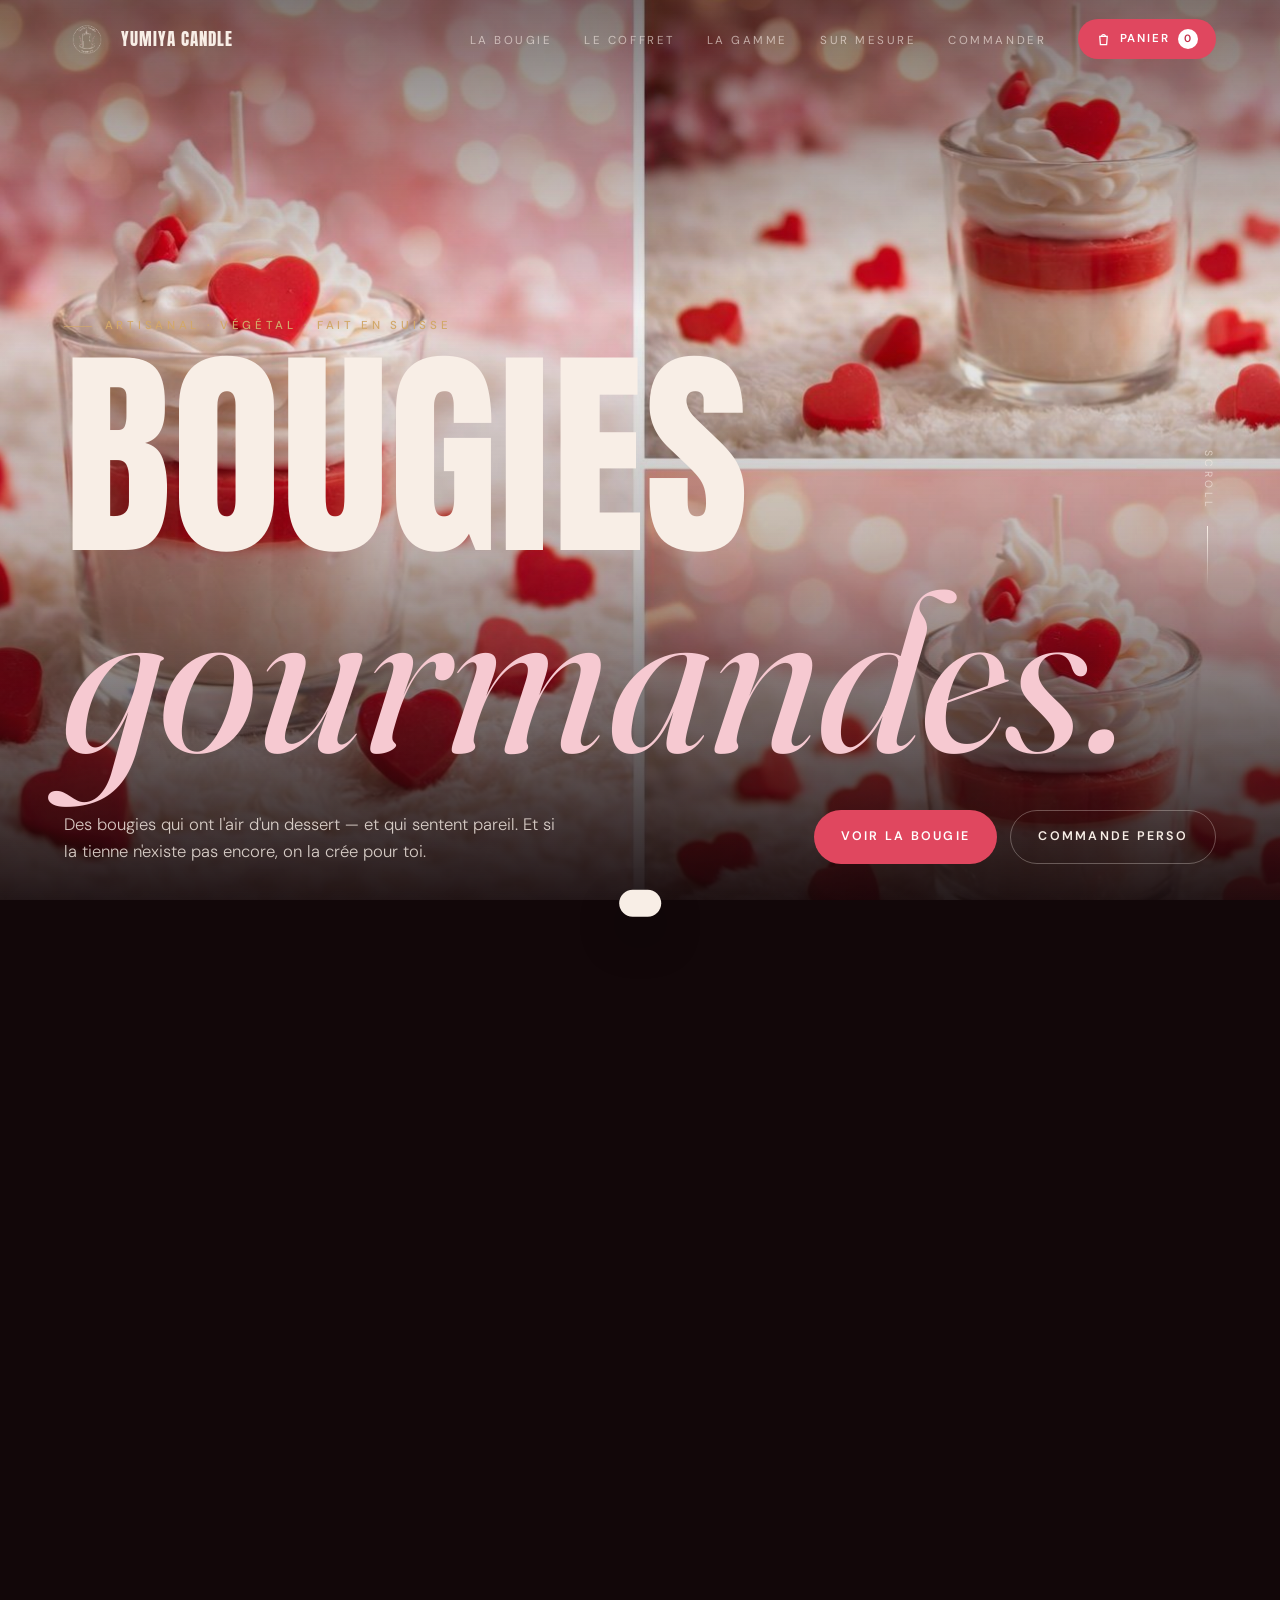
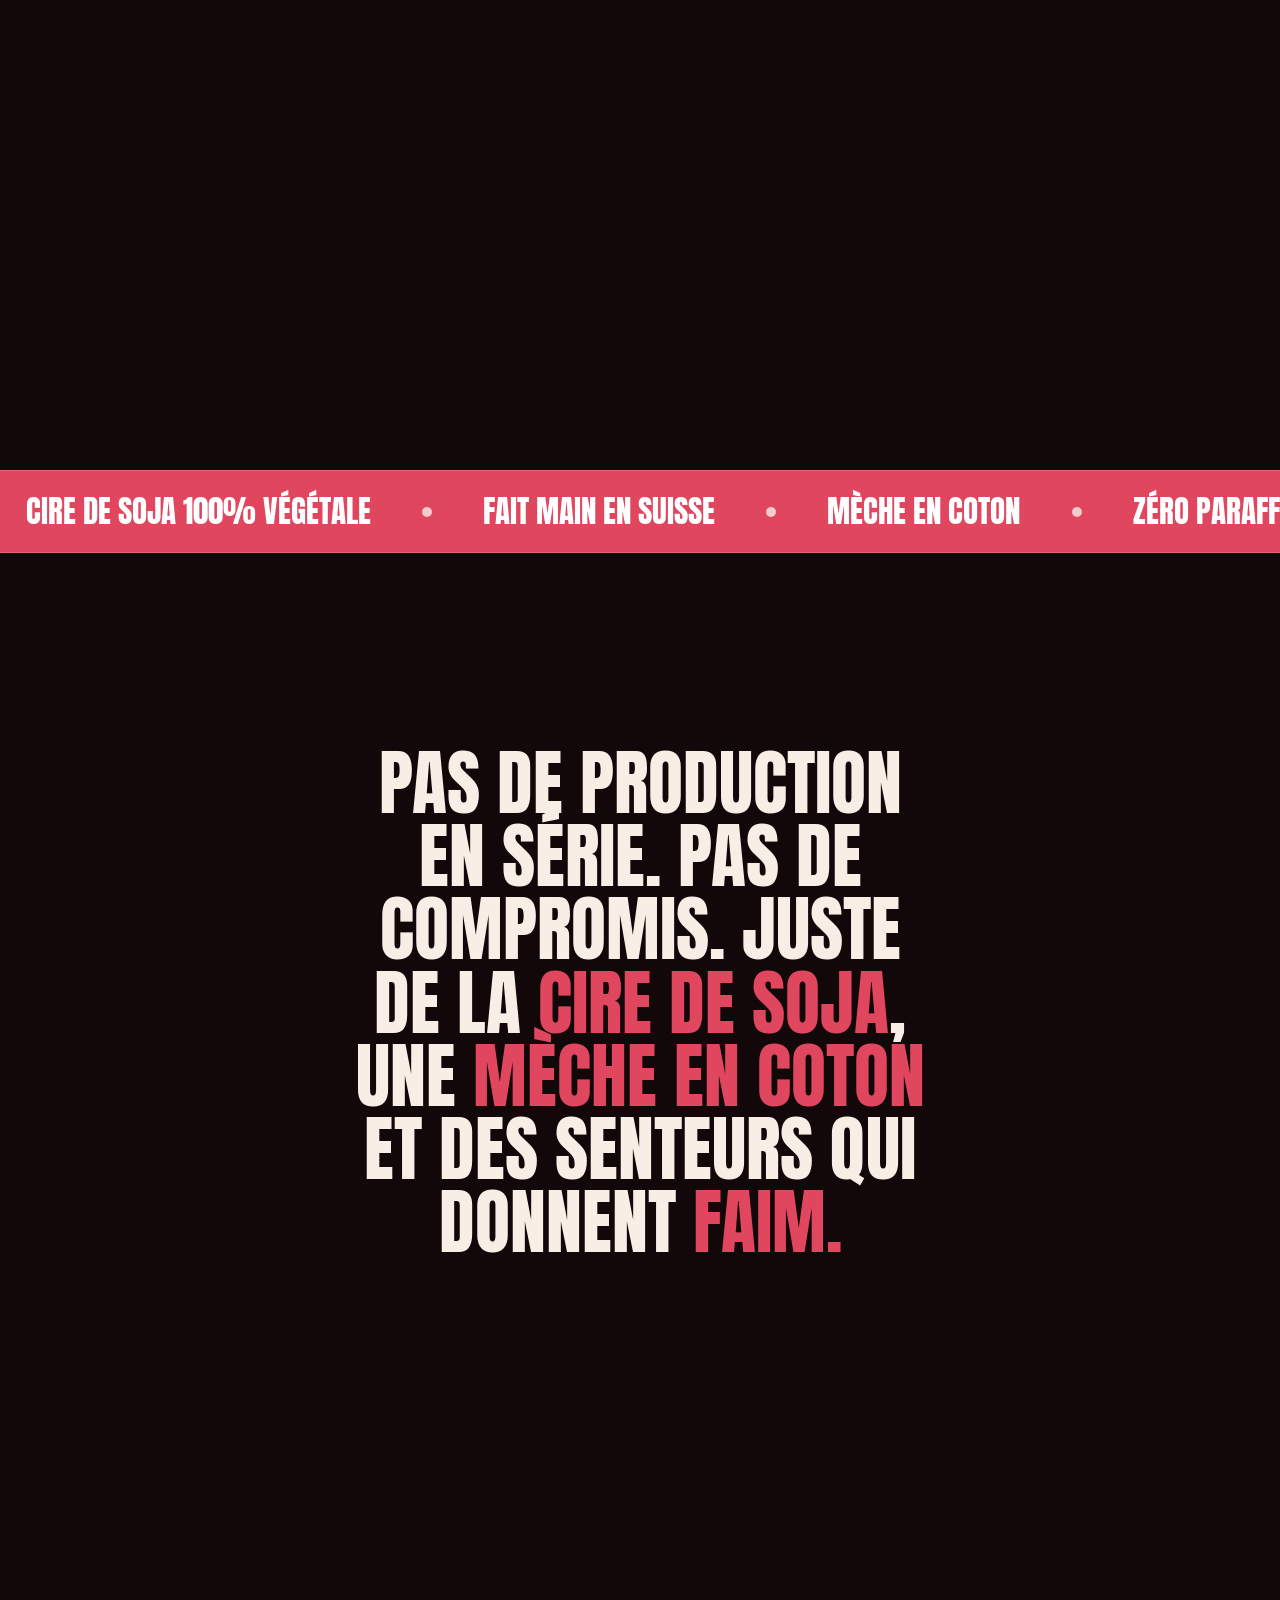
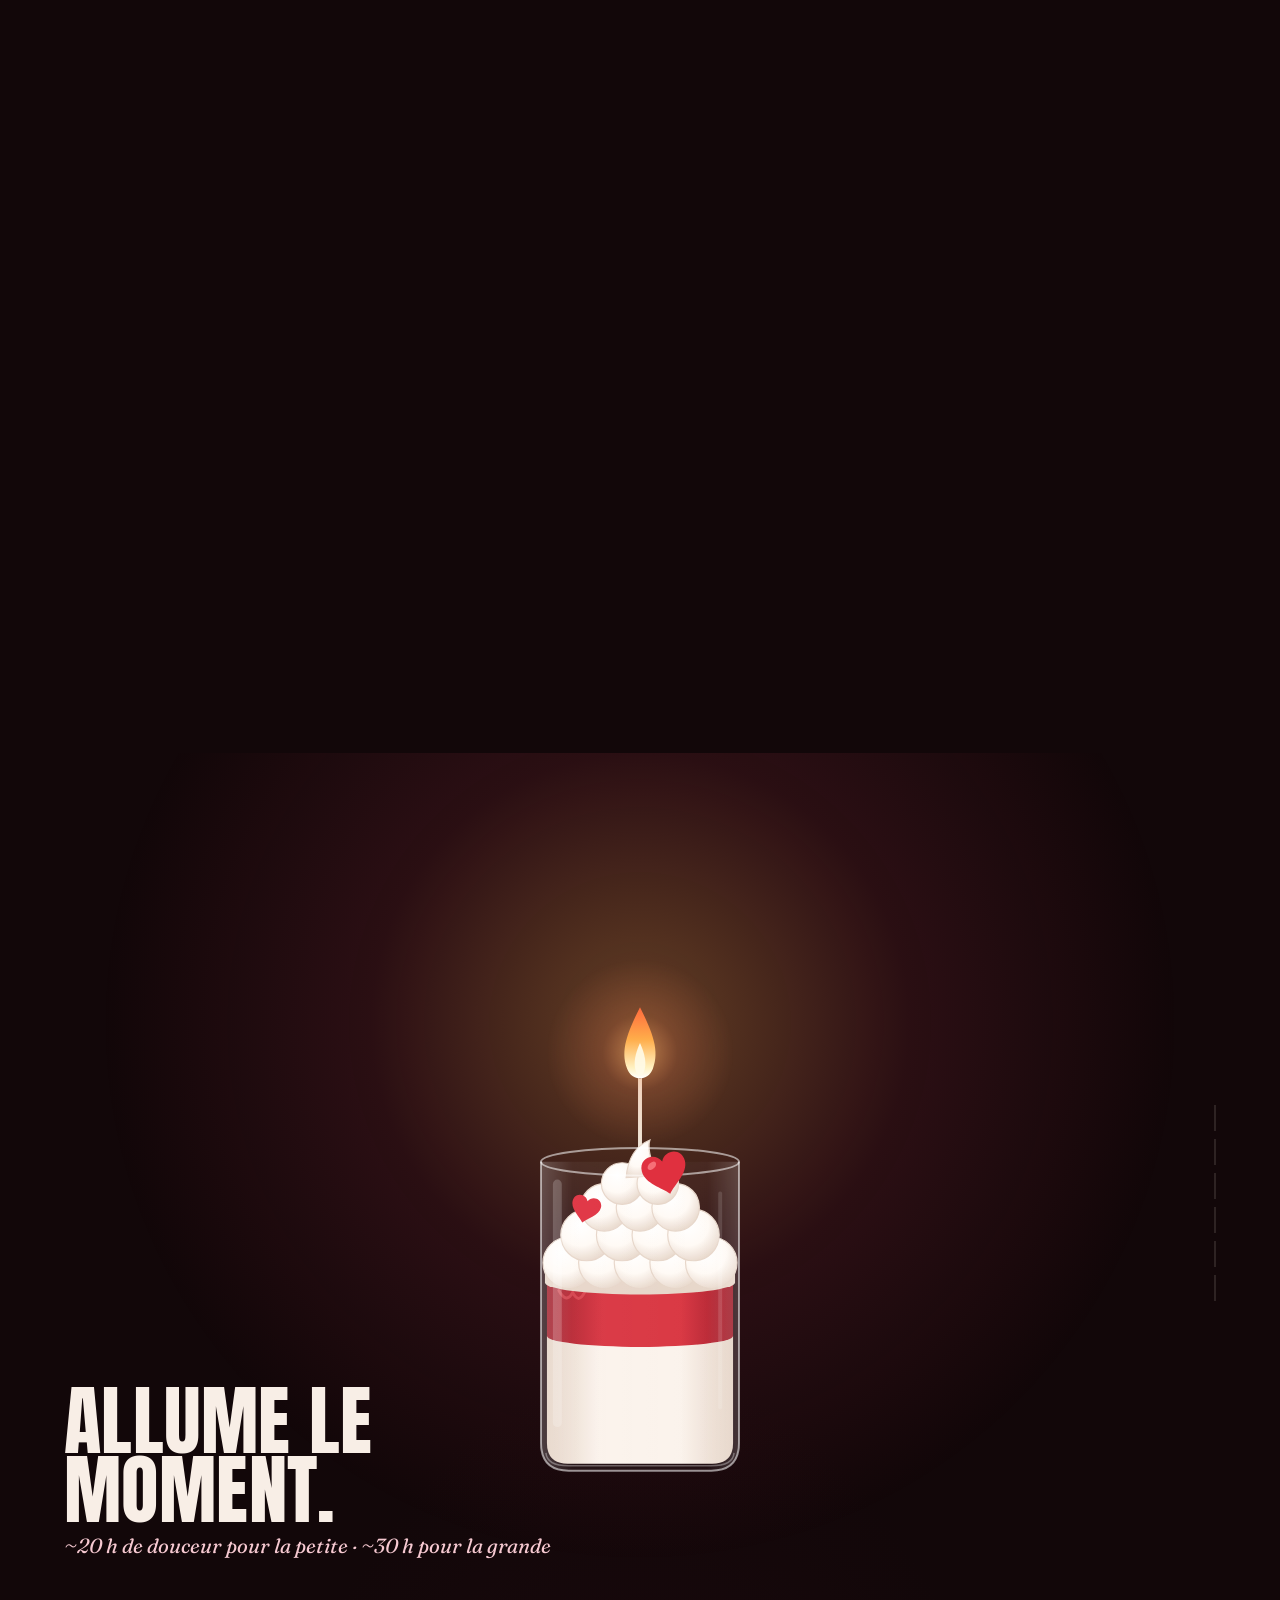
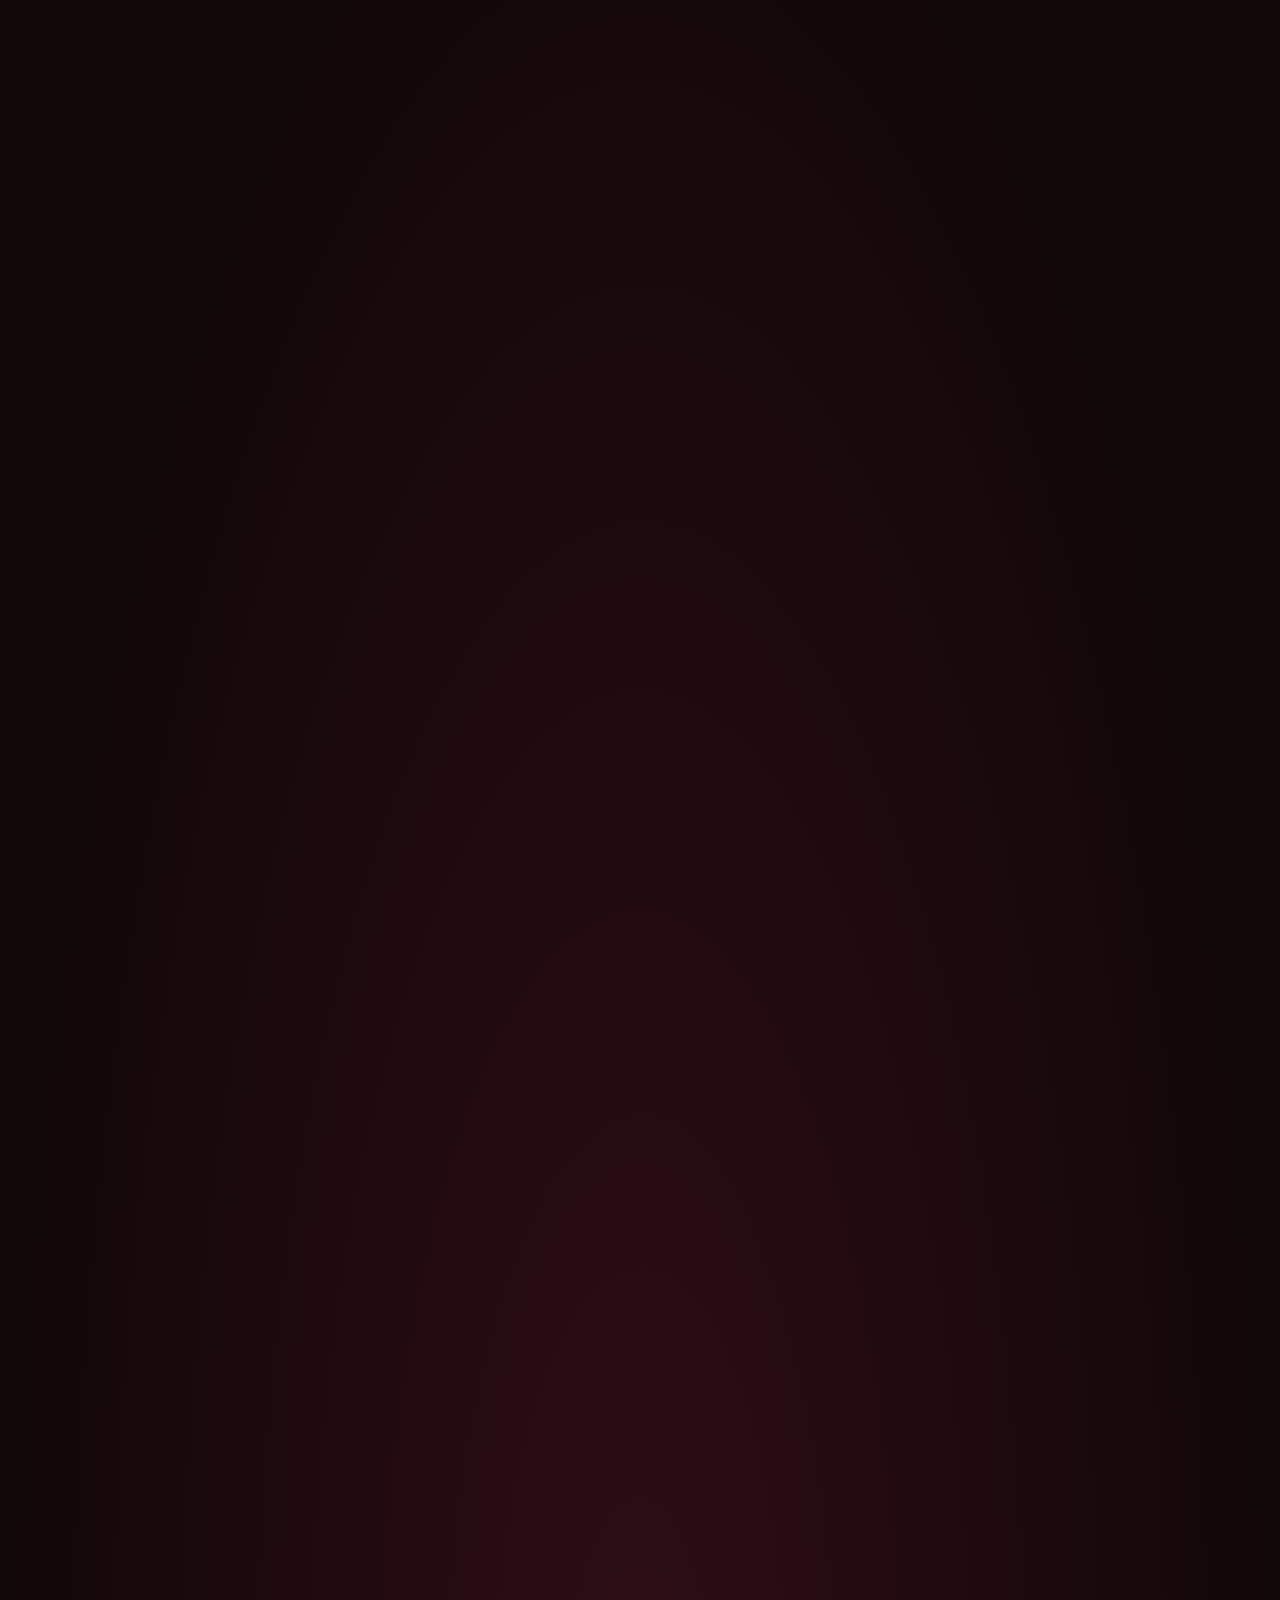
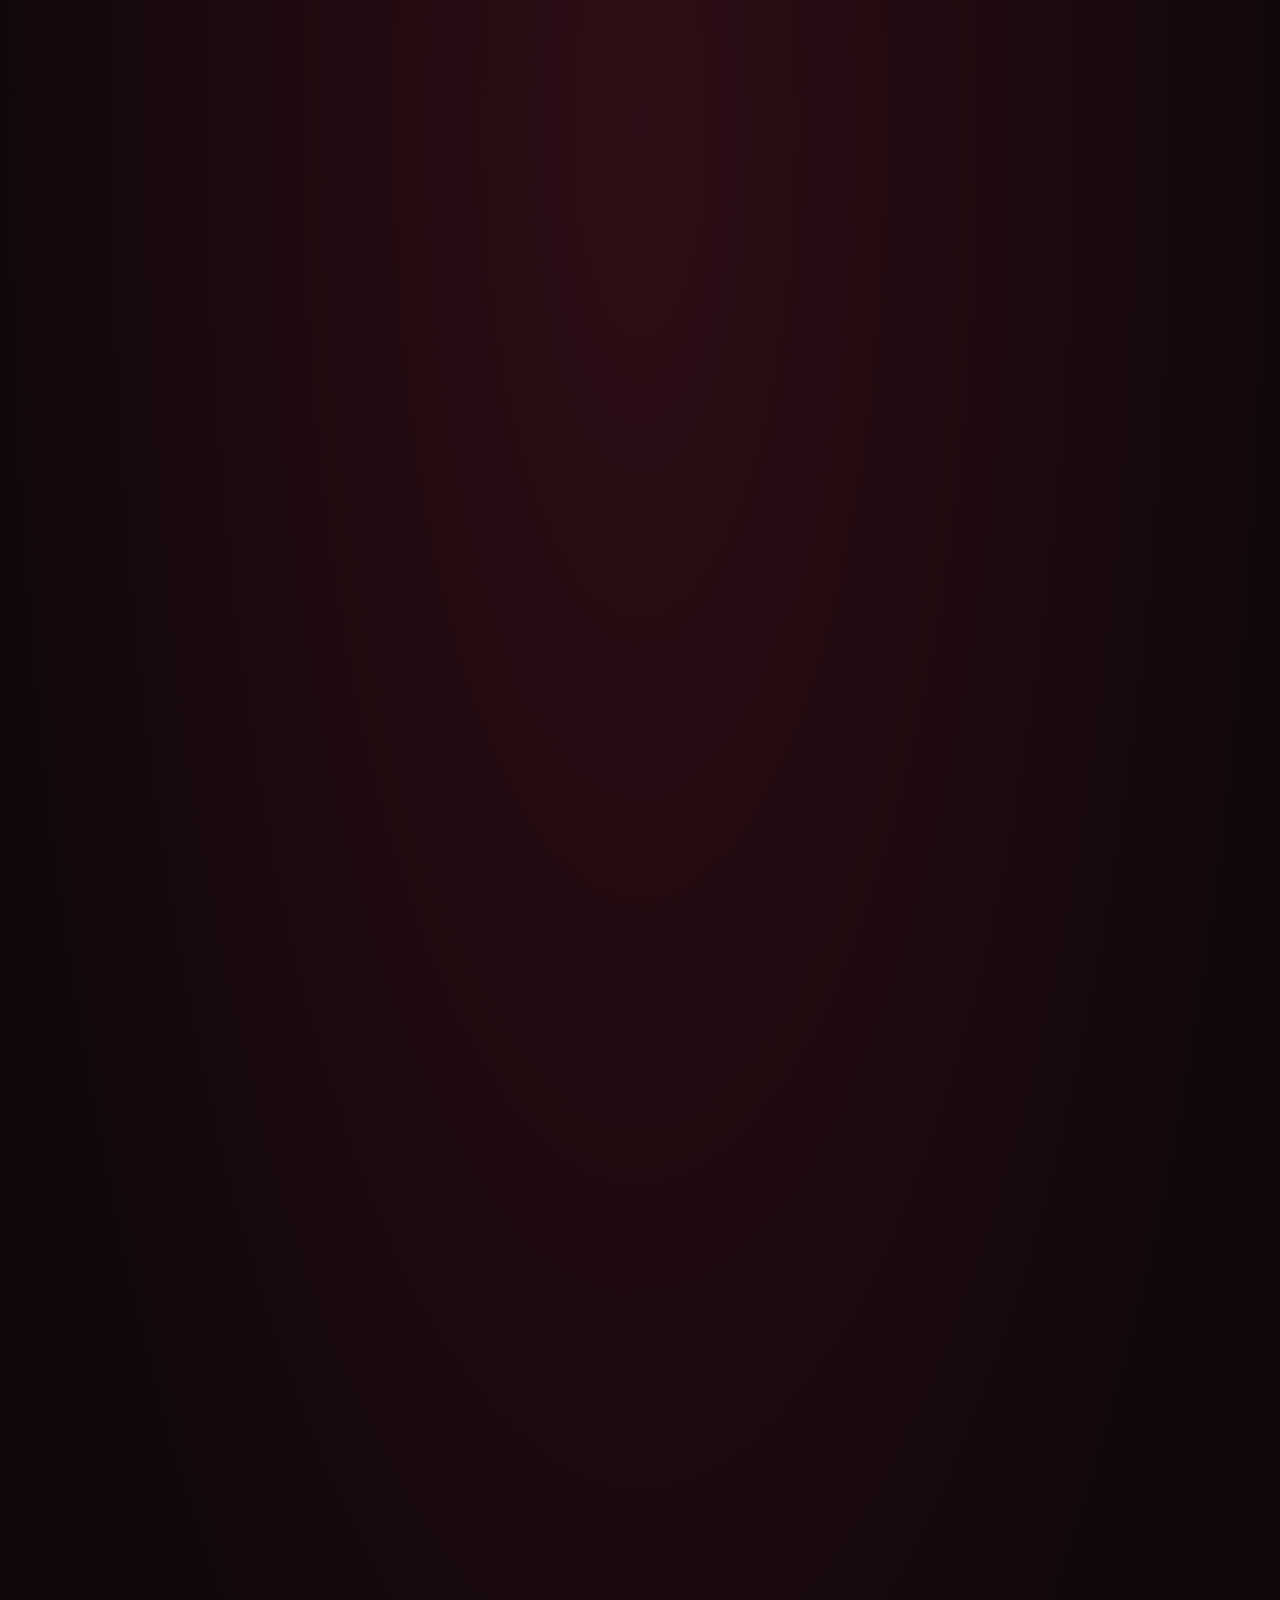
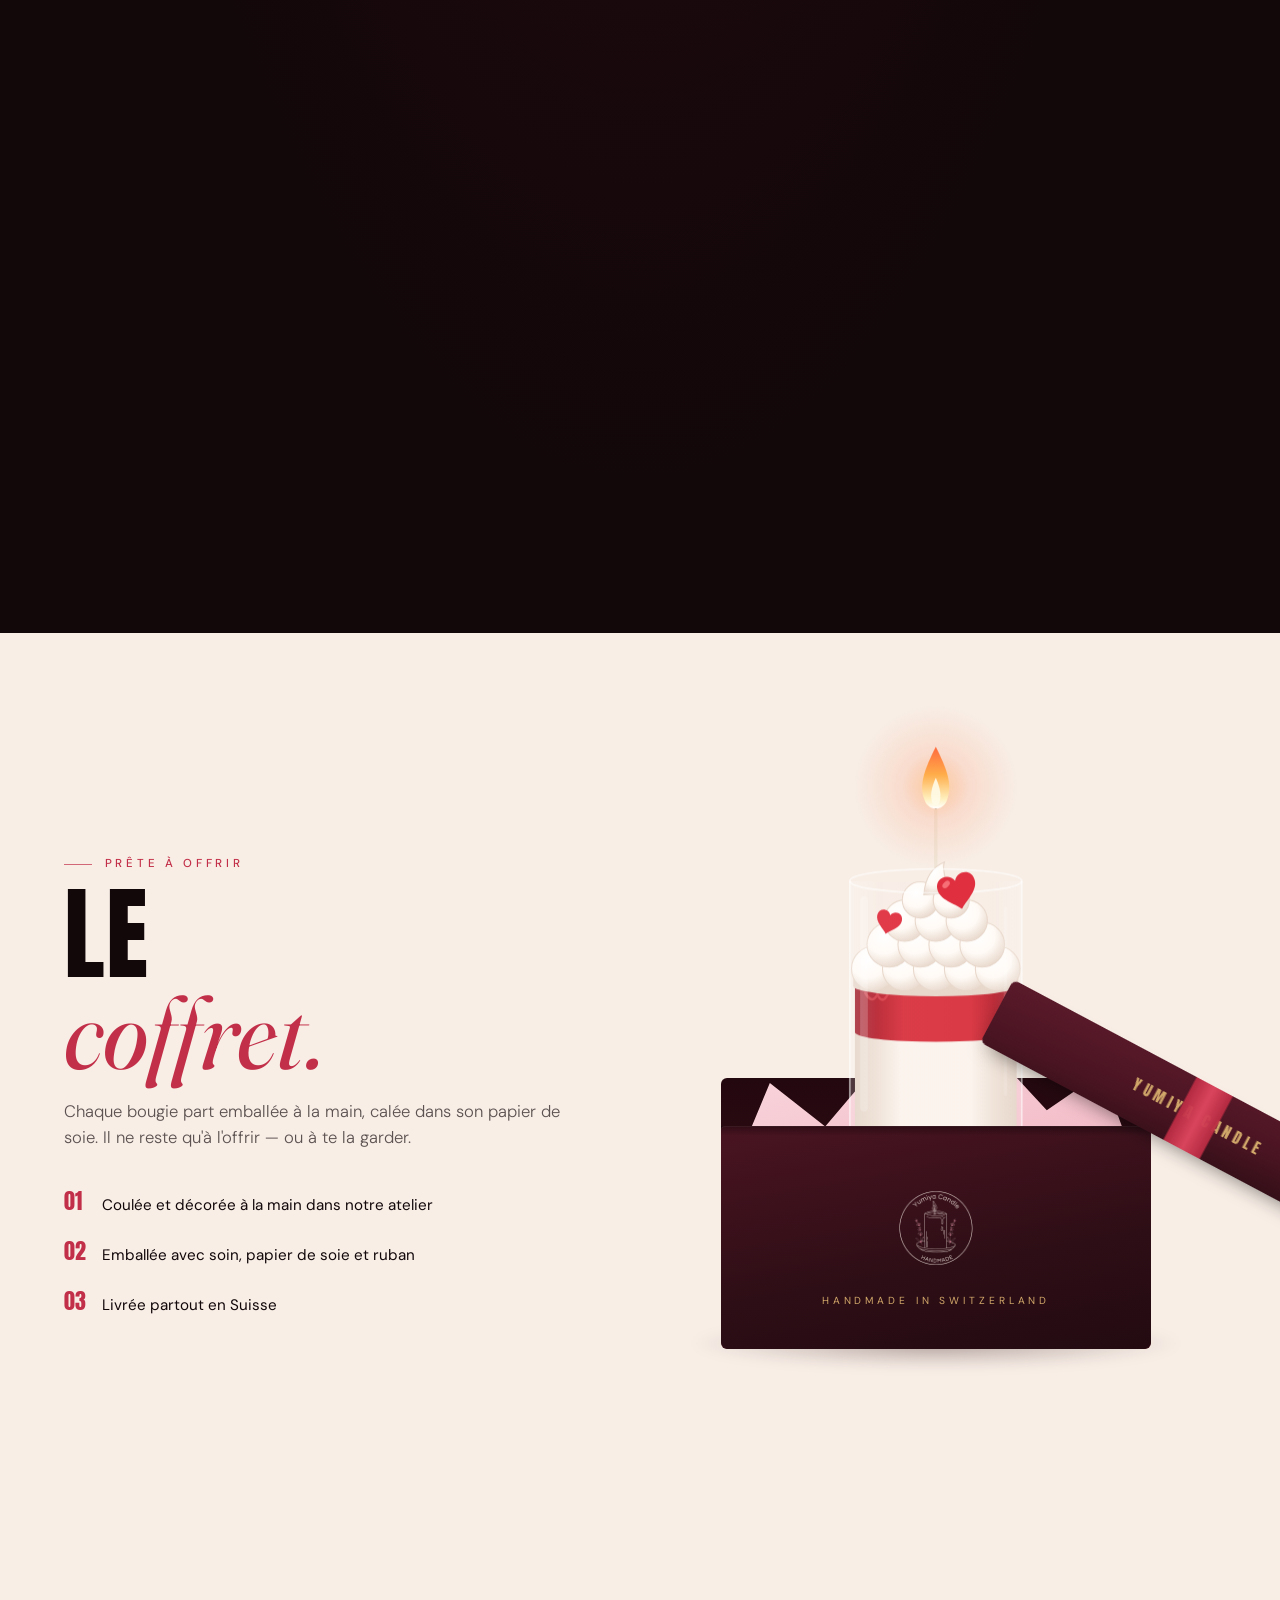
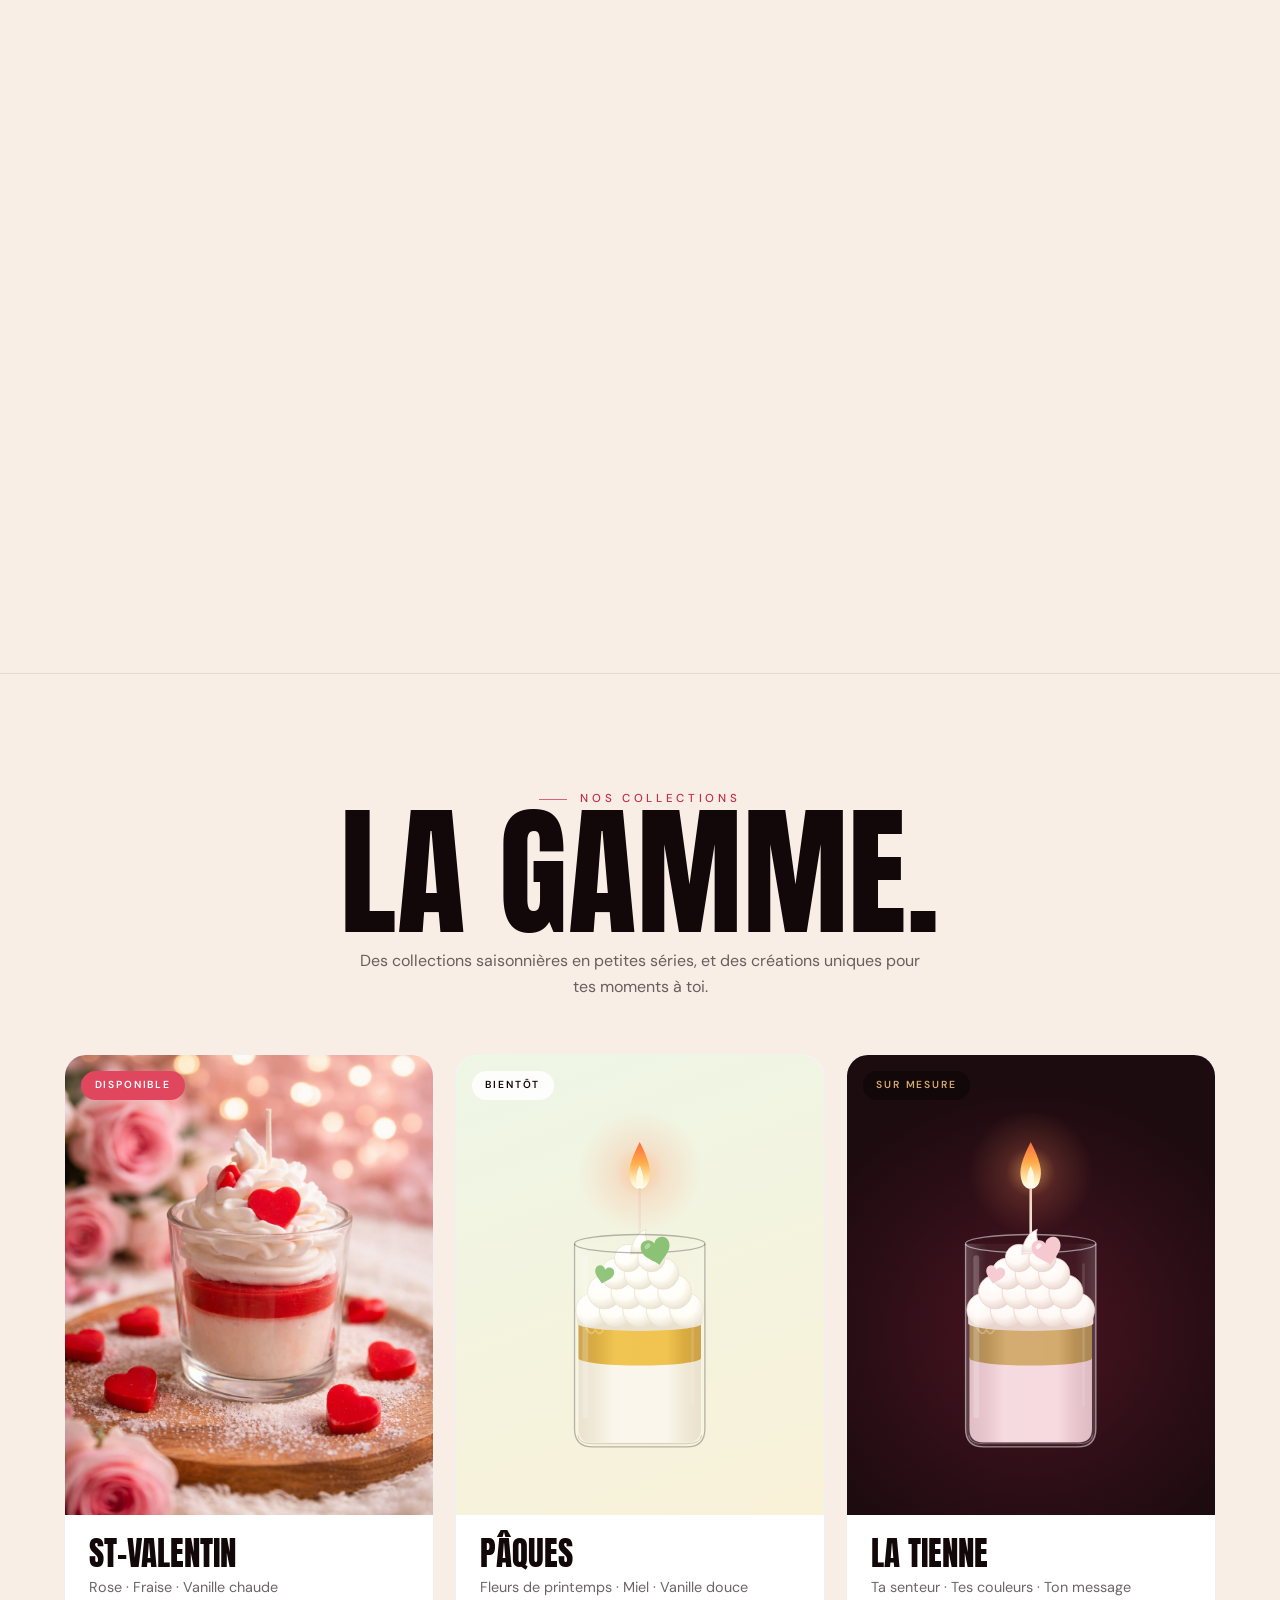
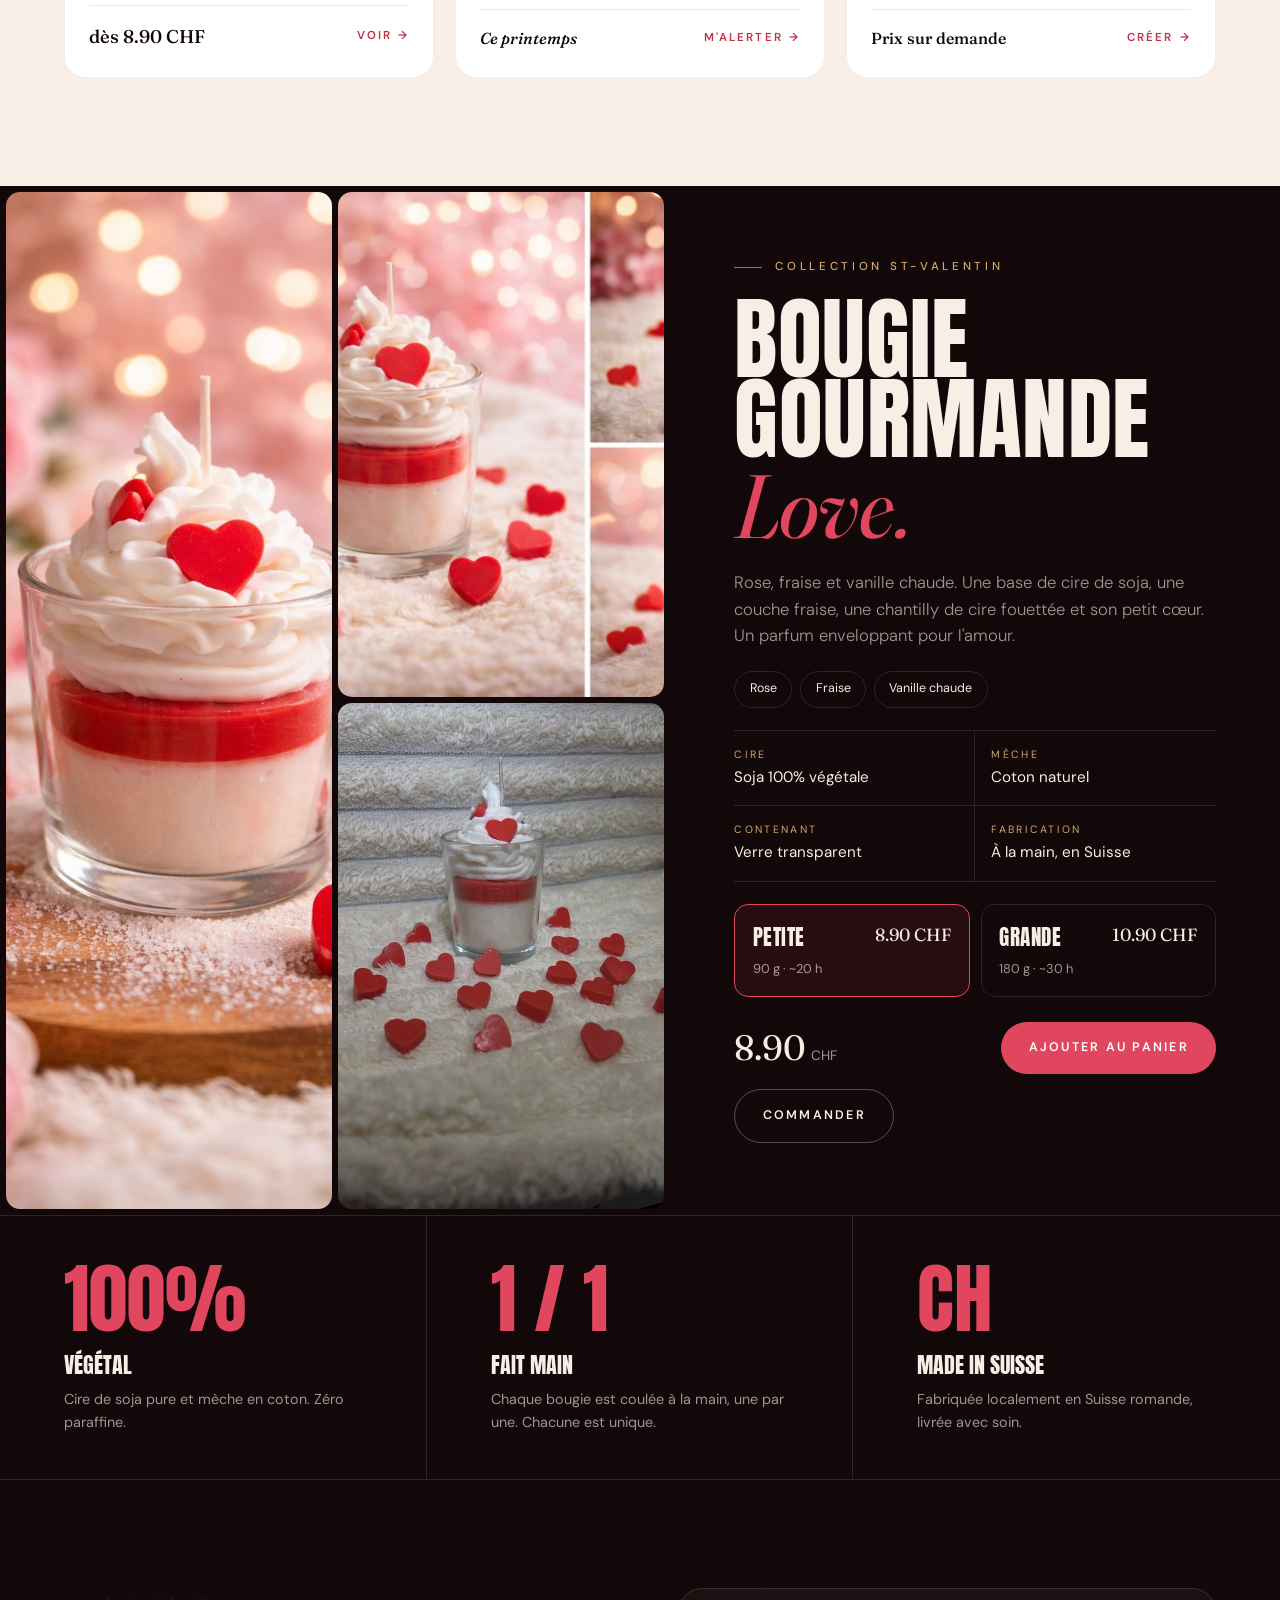
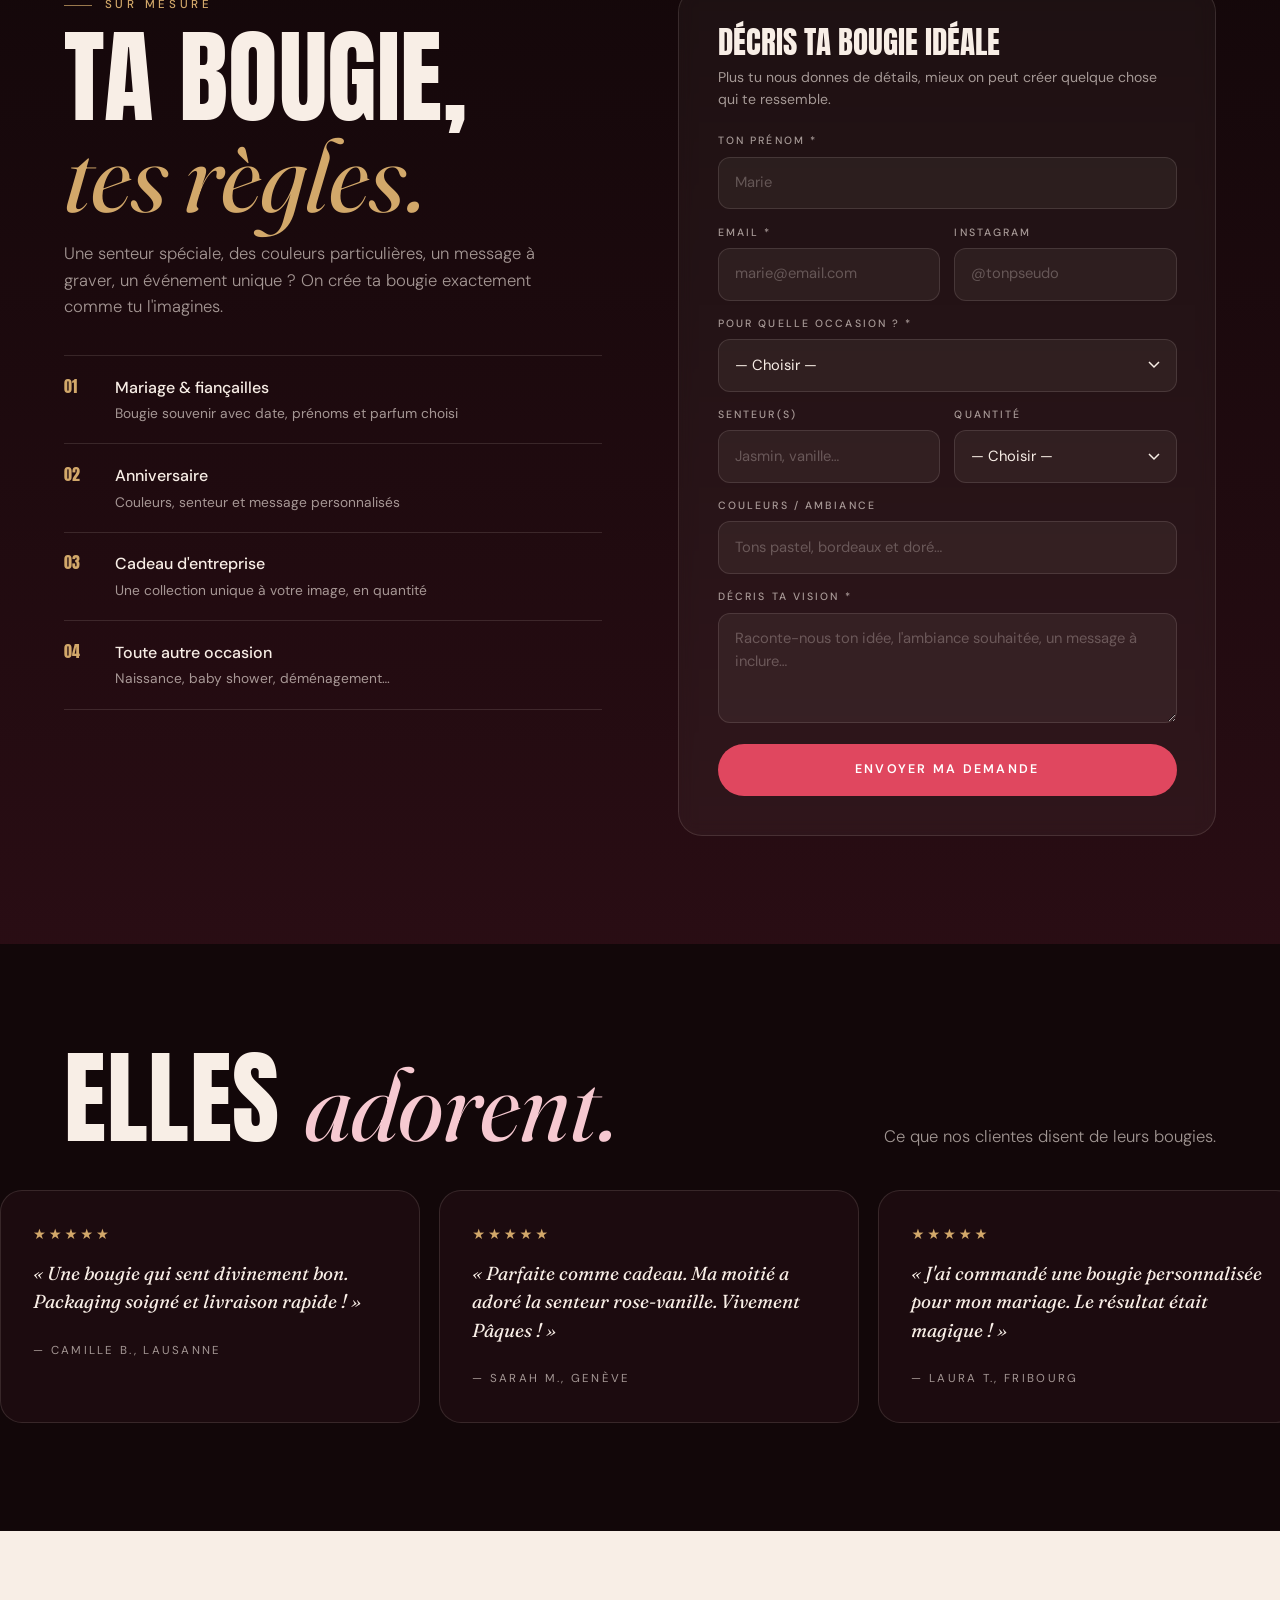
==== commit 21f57722: "Nouveau site Yumiya Candle animé au scroll - Hero plein écran qui se transforme en carte au scroll -" ====
--- a/index.html
+++ b/index.html
@@ -2,1599 +2,389 @@
 <html lang="fr">
 <head>
 <meta charset="UTF-8"/>
-<meta name="viewport" content="width=device-width,initial-scale=1.0"/>
-<title>Yumiya Candle – Bougies Gourmandes Artisanales</title>
-<meta name="description" content="Bougies gourmandes artisanales faites à la main en Suisse."/>
+<meta name="viewport" content="width=device-width,initial-scale=1"/>
+<title>Yumiya Candle – Bougies gourmandes artisanales</title>
+<meta name="description" content="Bougies gourmandes coulées à la main, couche par couche, en Suisse romande. Cire de soja, mèche coton, zéro paraffine. Collections saisonnières et créations sur mesure."/>
+<meta name="theme-color" content="#120709"/>
+<meta property="og:title" content="Yumiya Candle – Bougies gourmandes artisanales"/>
+<meta property="og:description" content="Des bougies qui ont l'air d'un dessert. Faites main en Suisse."/>
+<meta property="og:image" content="assets/candle-collection.jpg"/>
+<link rel="icon" href="assets/logo-light.png"/>
 <link rel="preconnect" href="https://fonts.googleapis.com"/>
 <link rel="preconnect" href="https://fonts.gstatic.com" crossorigin/>
-<link href="https://fonts.googleapis.com/css2?family=Playfair+Display:ital,wght@0,400;0,500;0,700;1,400;1,500&family=DM+Sans:wght@300;400;500;600&display=swap" rel="stylesheet"/>
+<link href="https://fonts.googleapis.com/css2?family=Anton&family=DM+Sans:opsz,wght@9..40,300;9..40,400;9..40,500;9..40,600&family=Fraunces:ital,opsz,wght@0,9..144,400;0,9..144,500;1,9..144,400&display=swap" rel="stylesheet"/>
+<link rel="stylesheet" href="assets/style.css"/>
 </head>
 <body>
-<div id="app"></div>
-<script>
-const IMG_LOGO = "[data-uri]";
-const IMG_MAIN = "[data-uri]";
-const IMG_COLL = "[data-uri]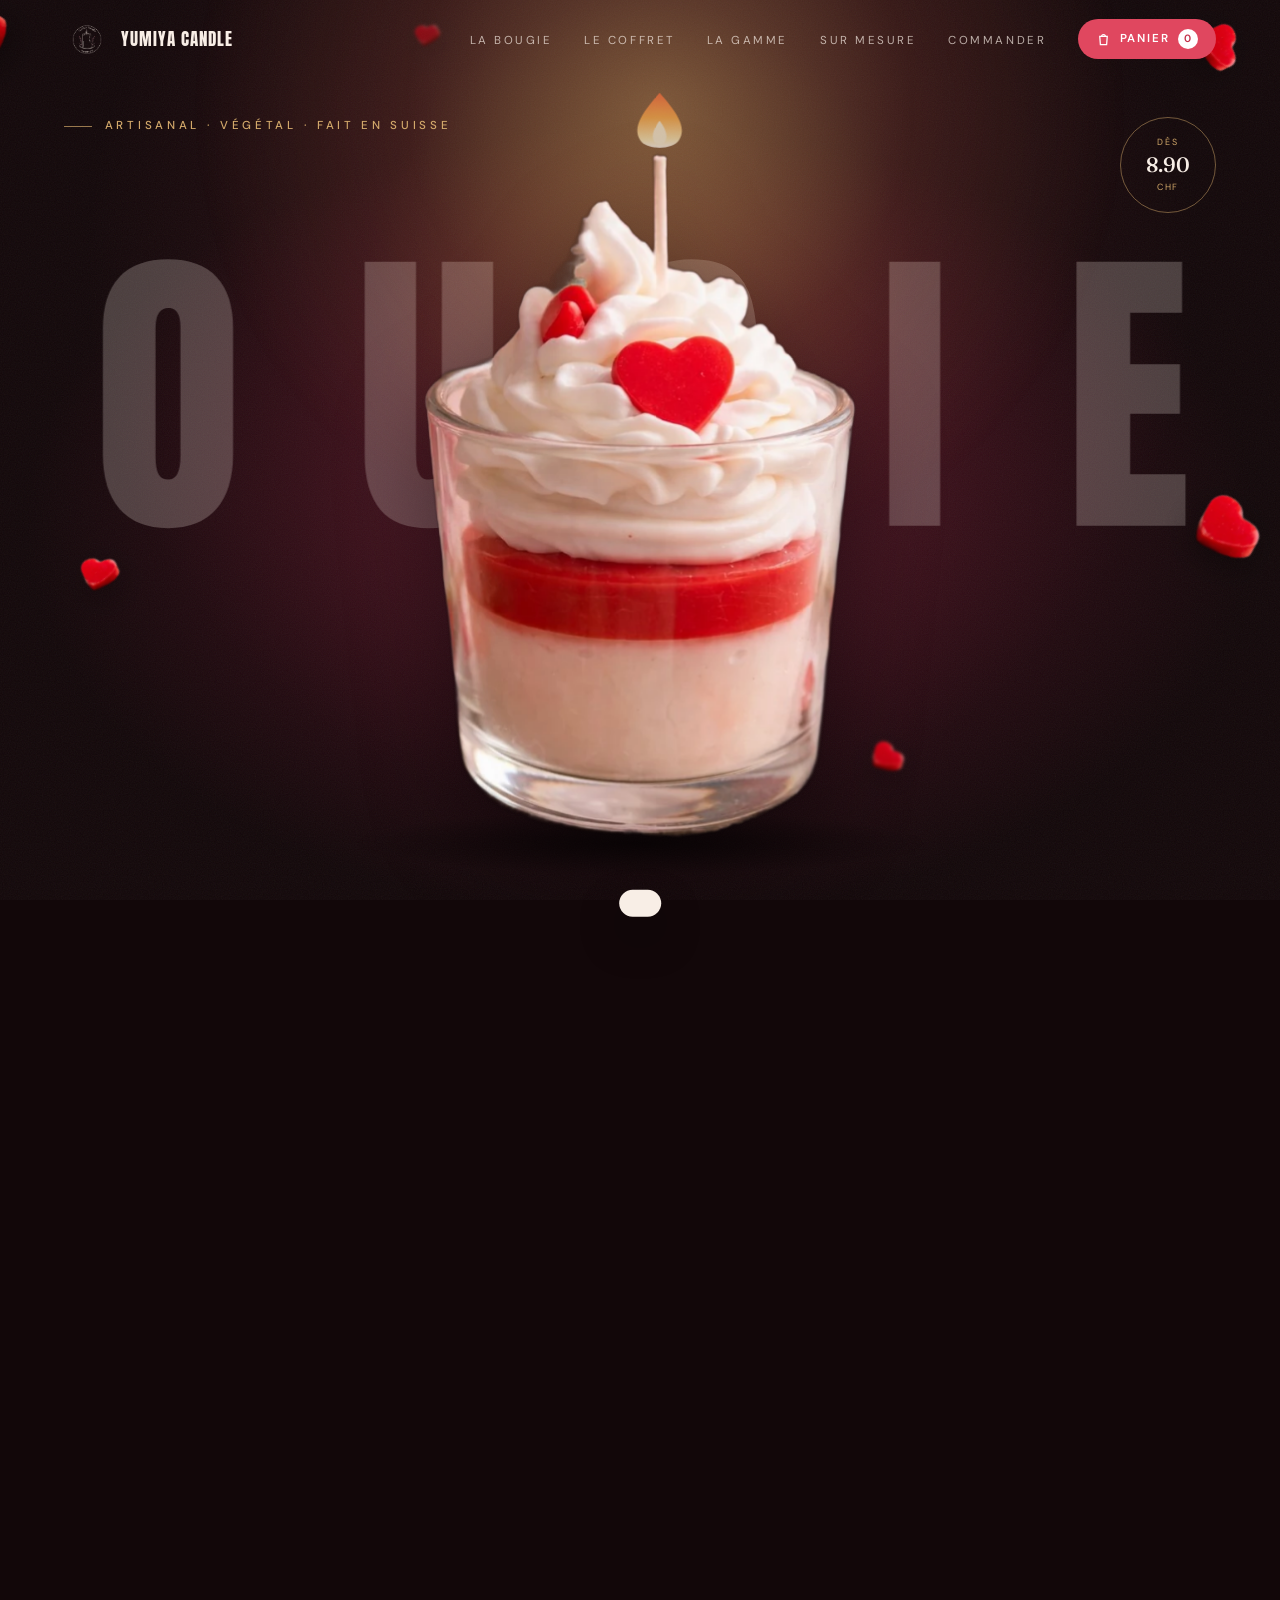
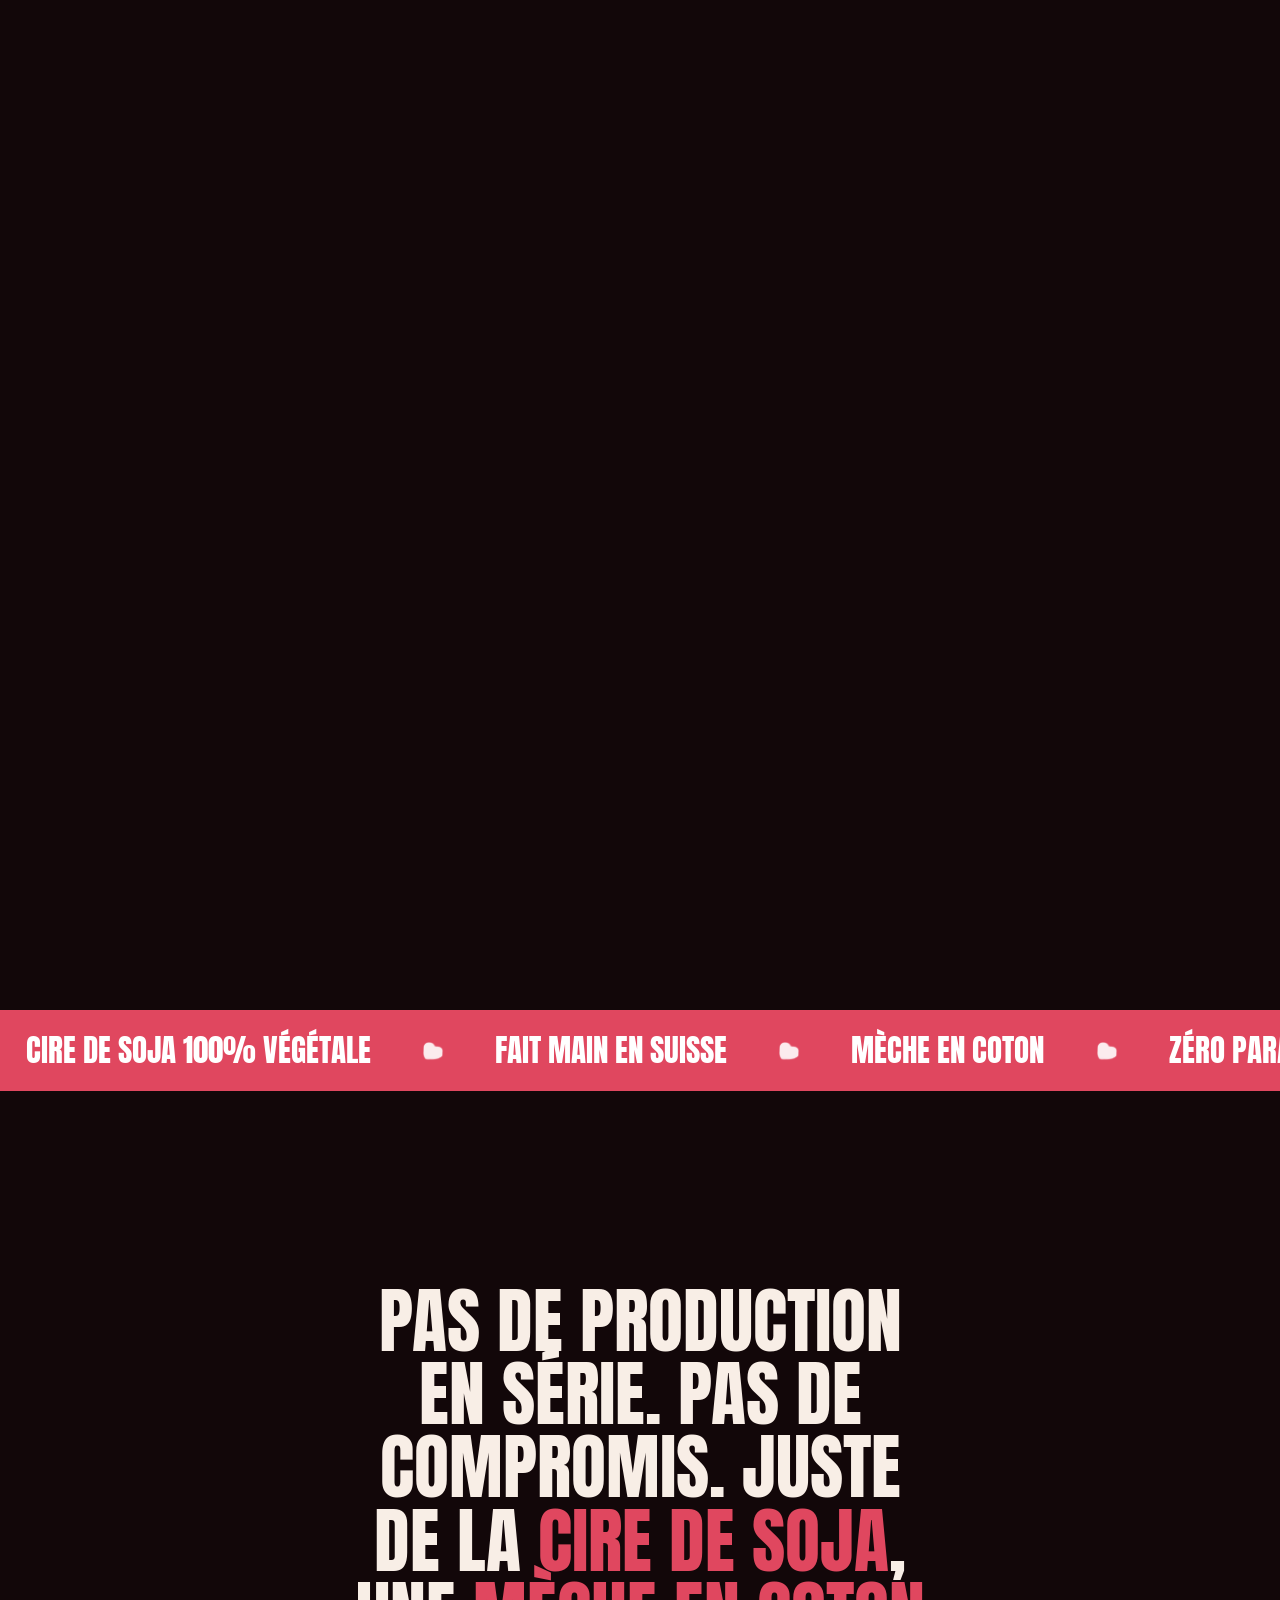
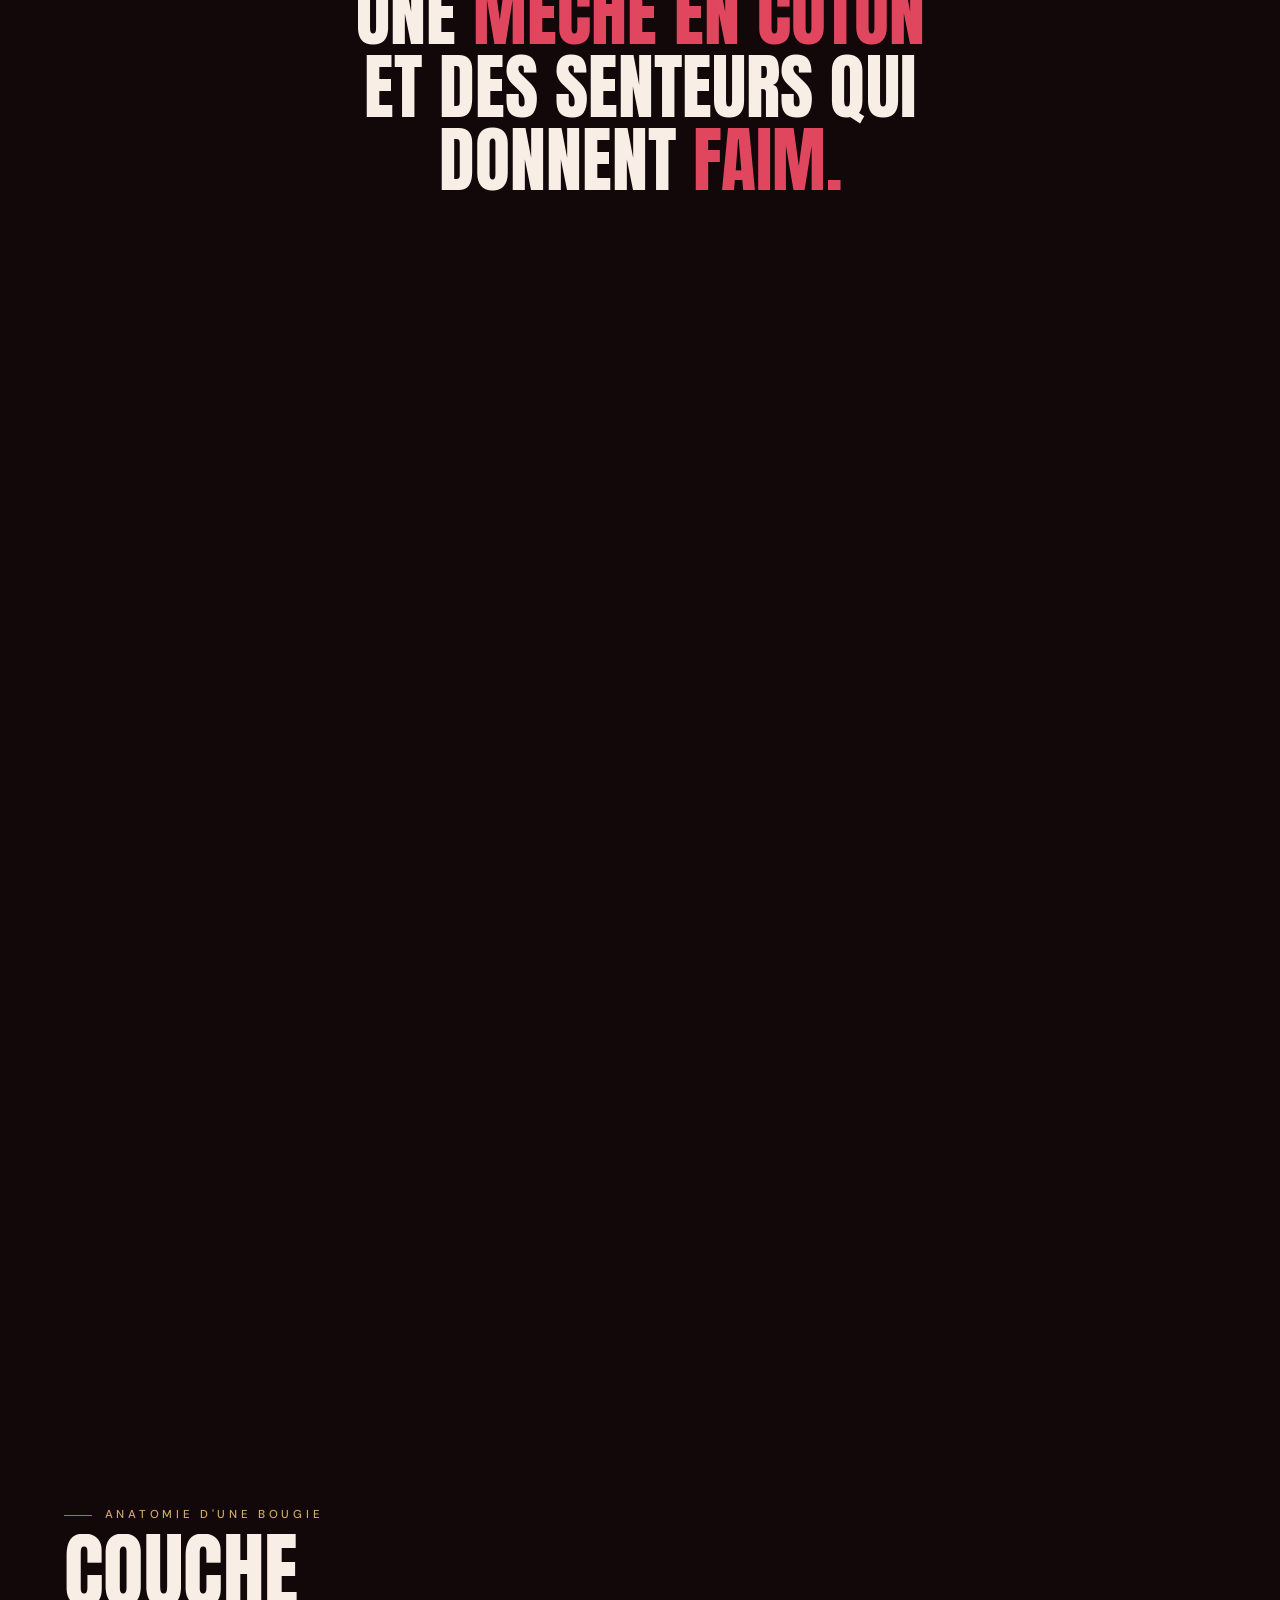
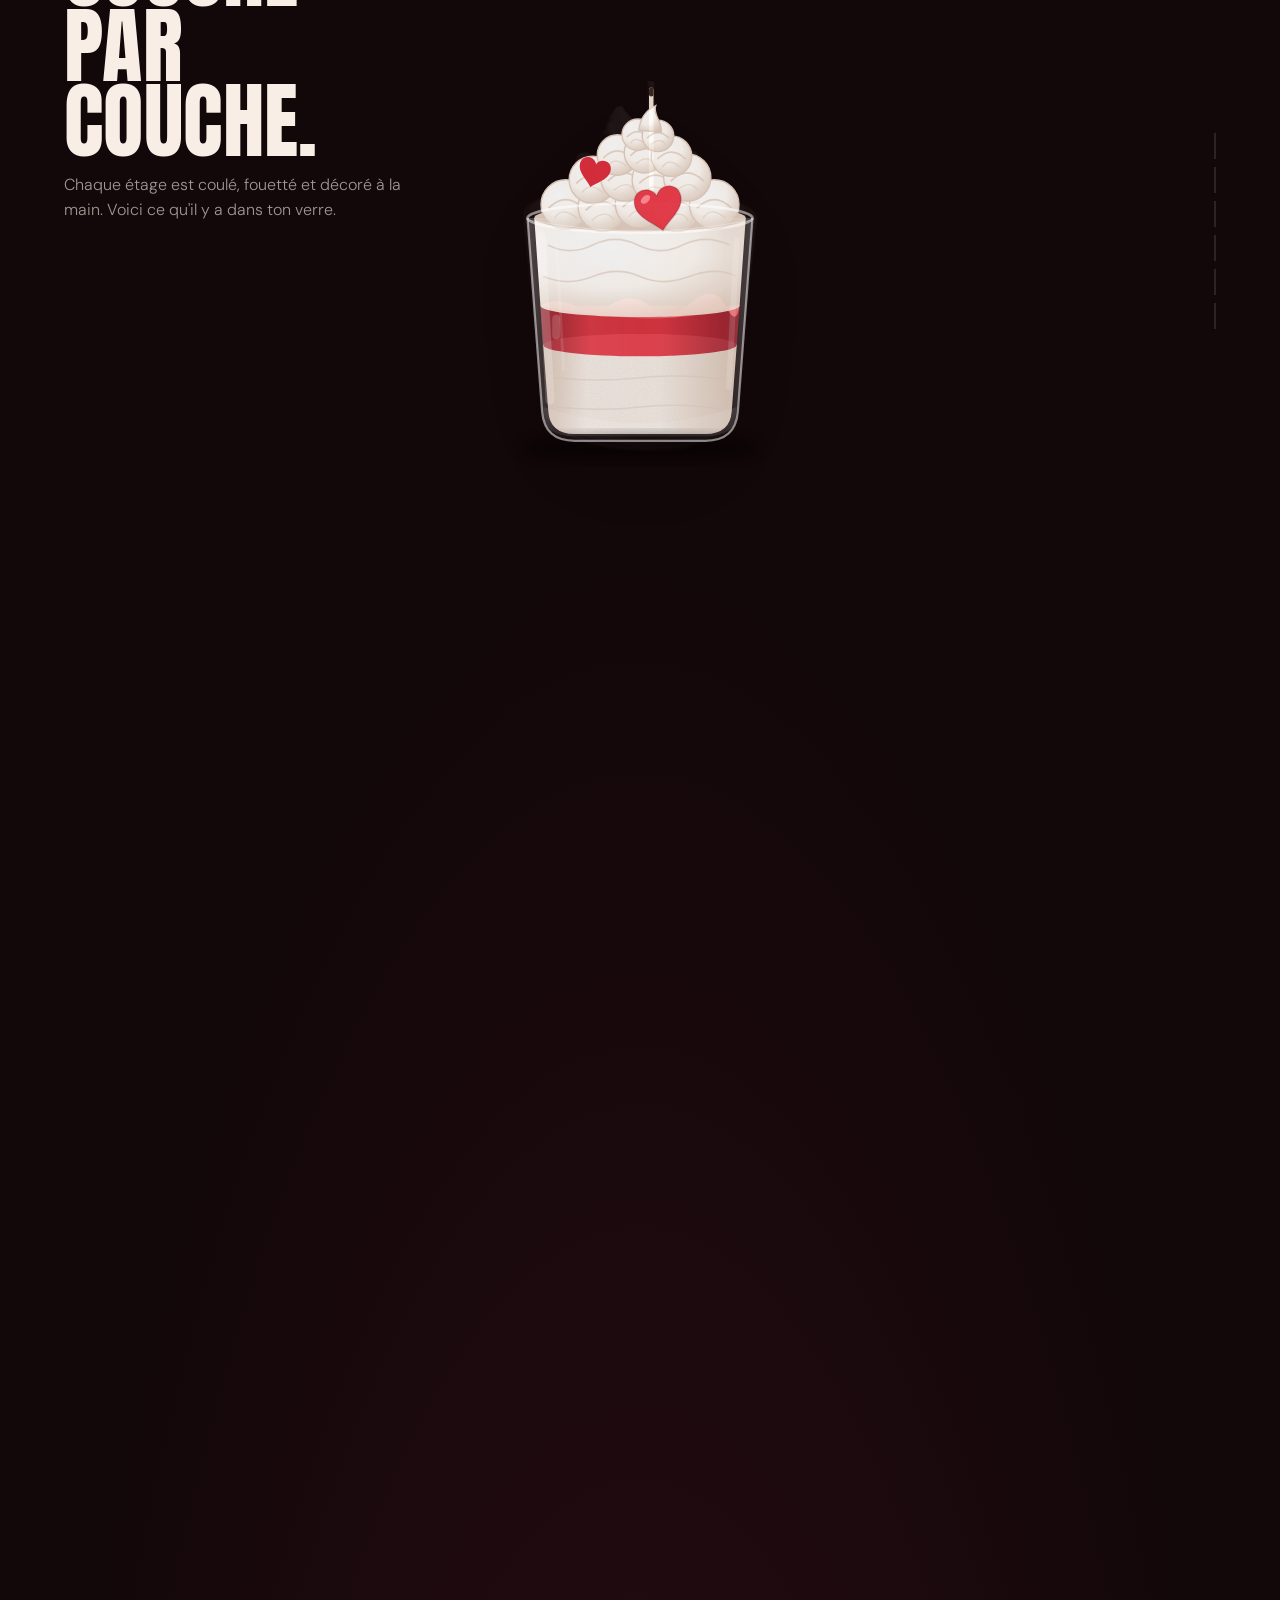
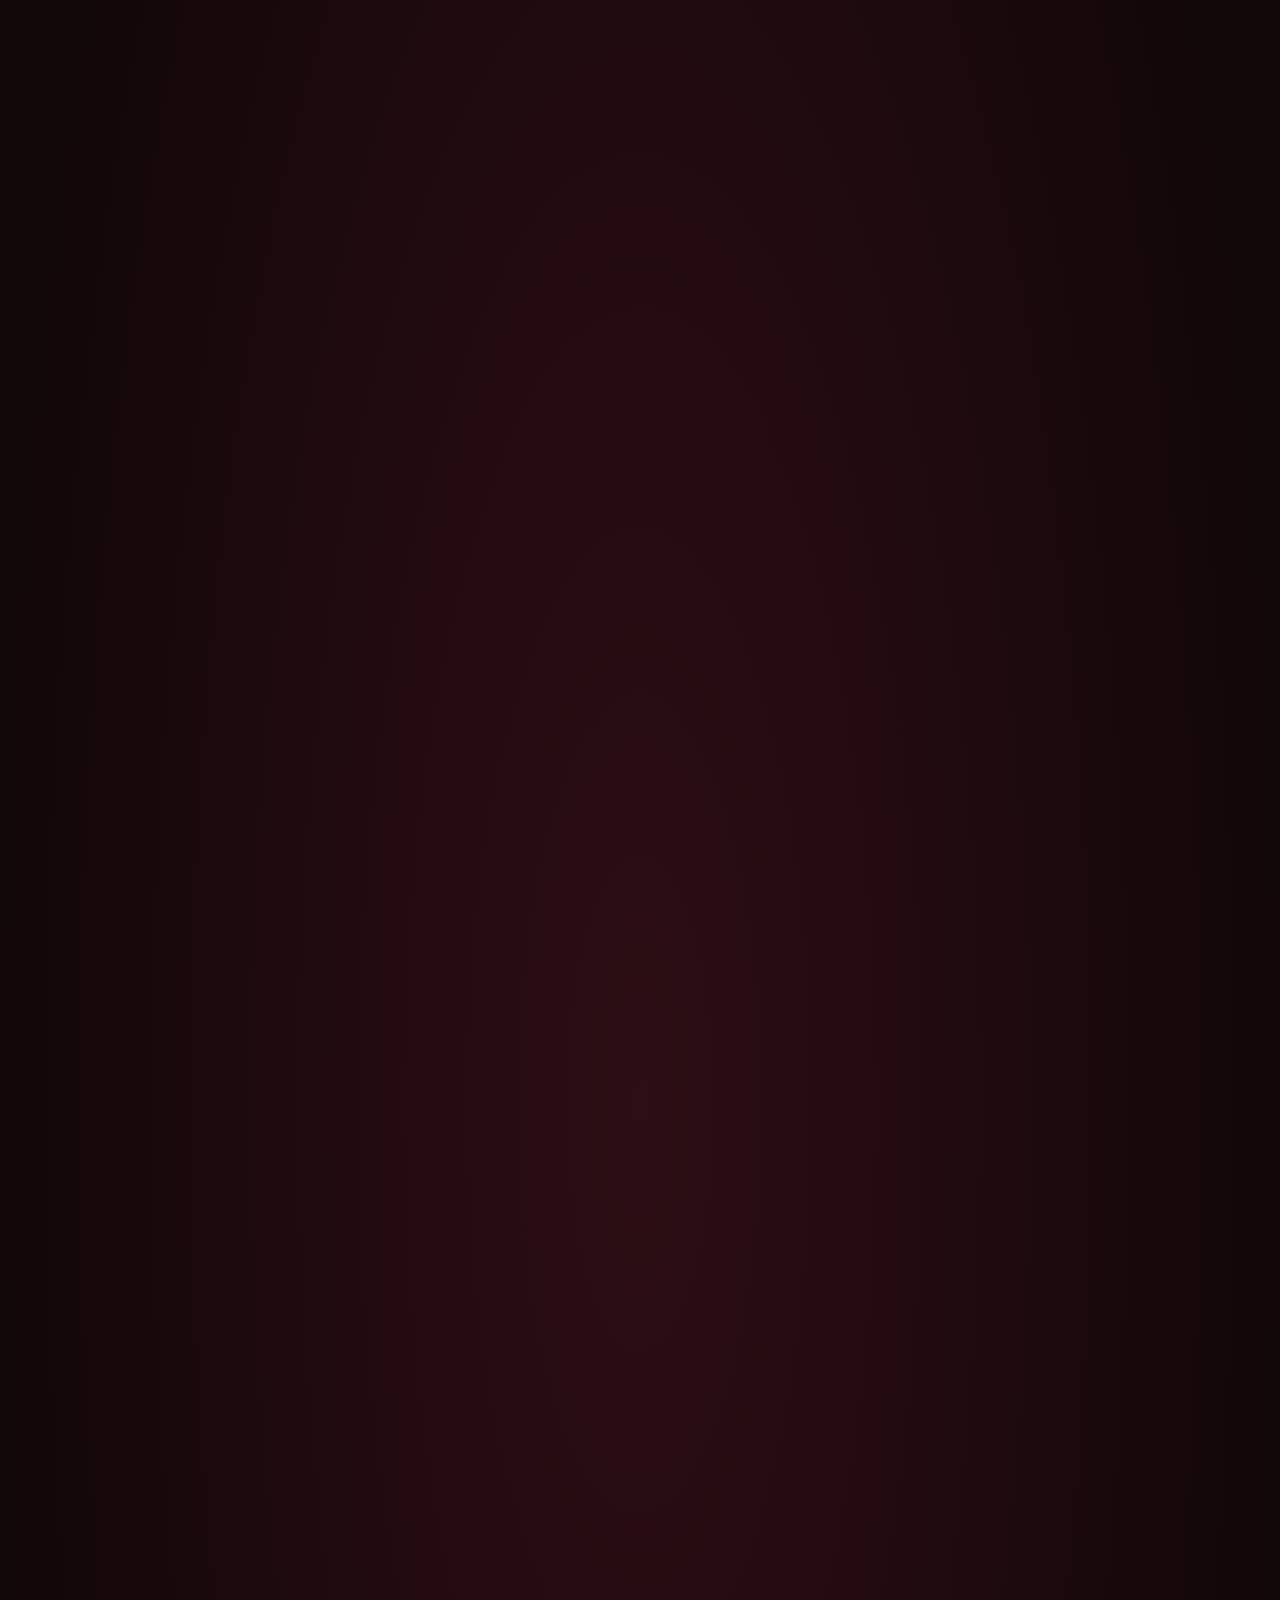
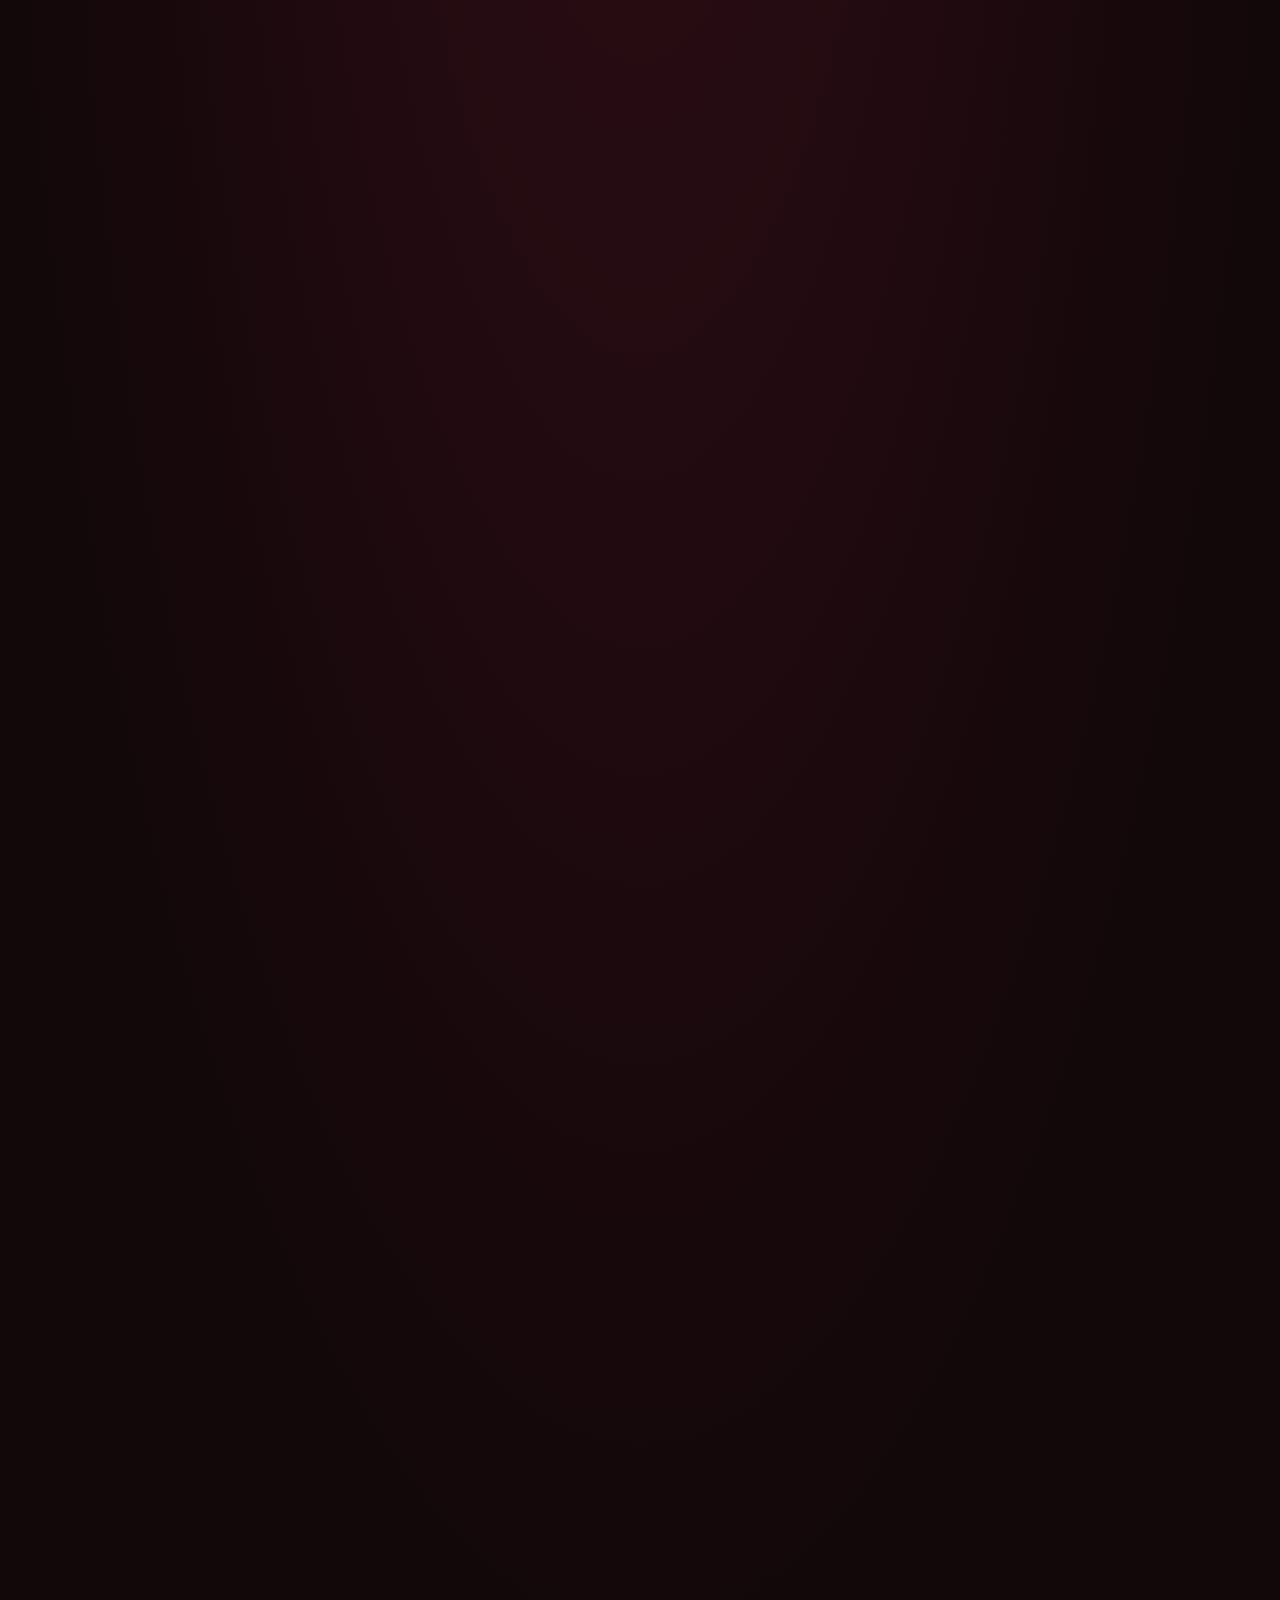
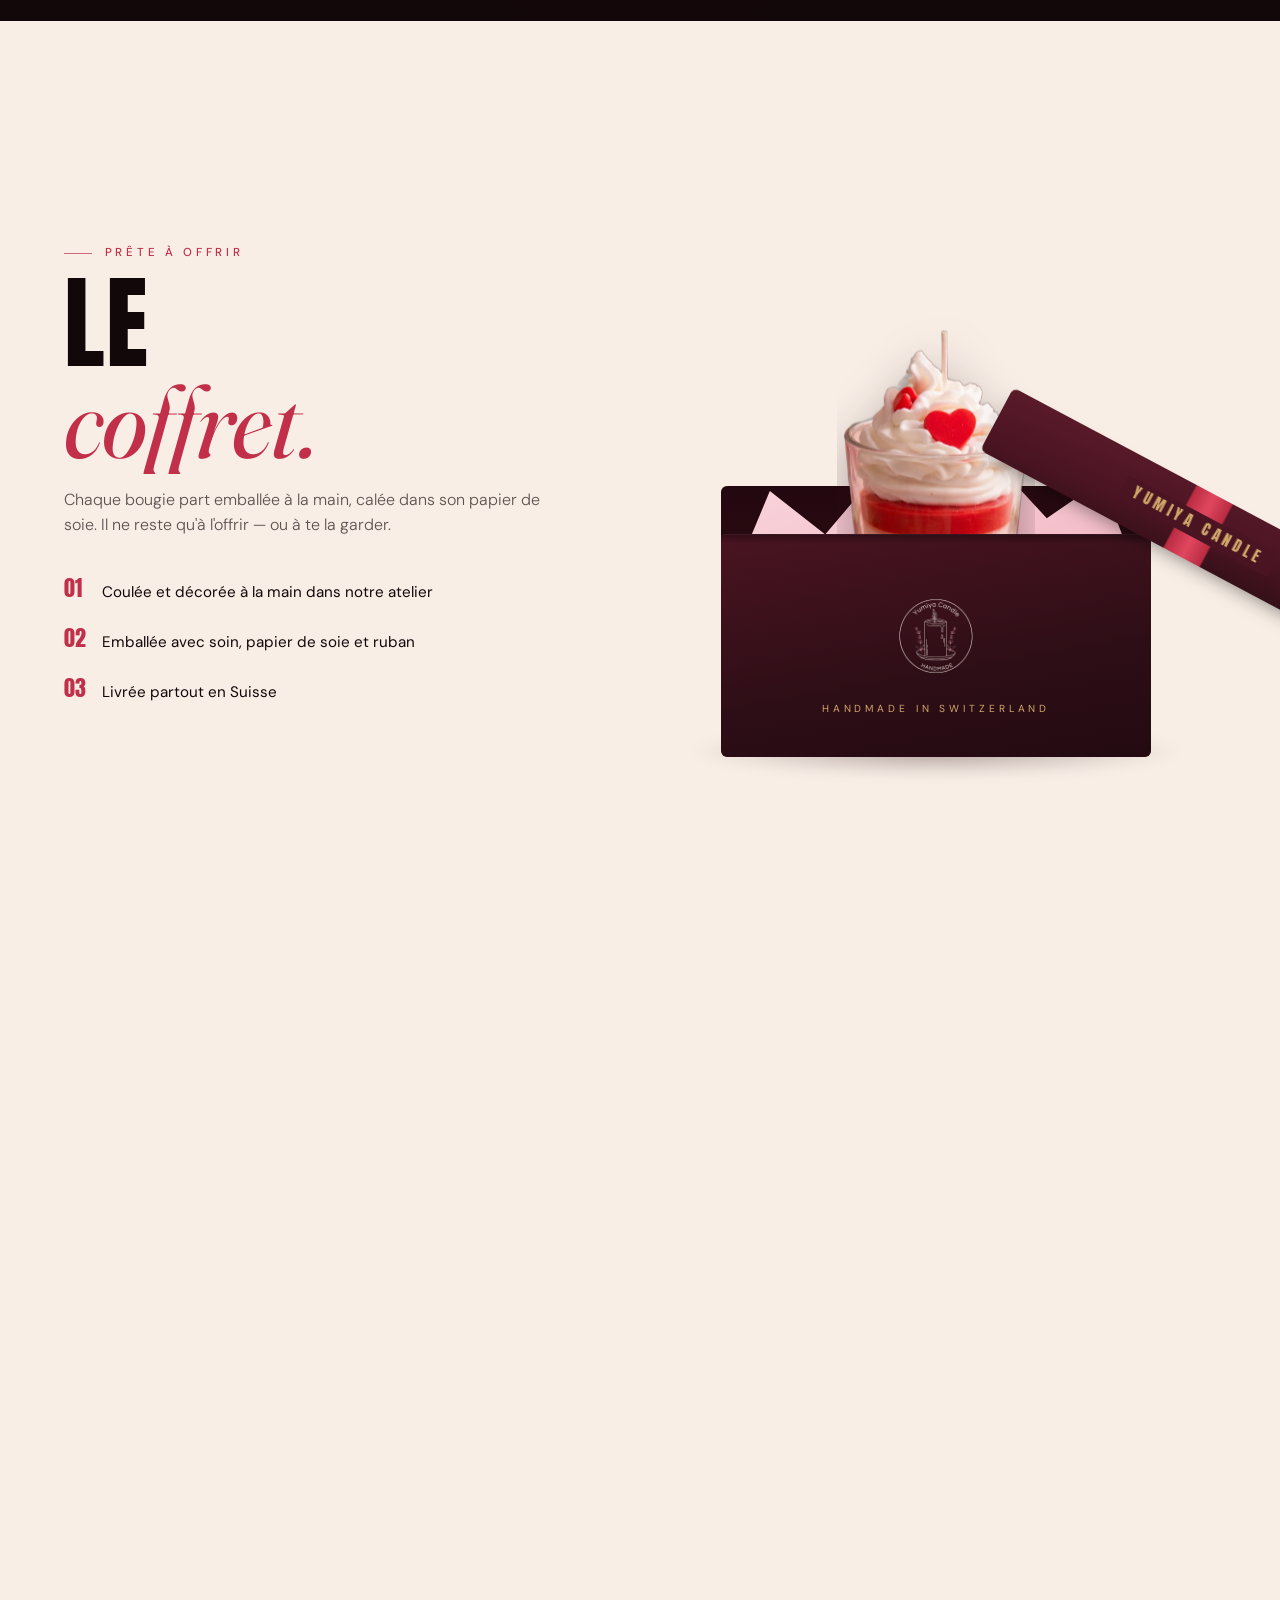
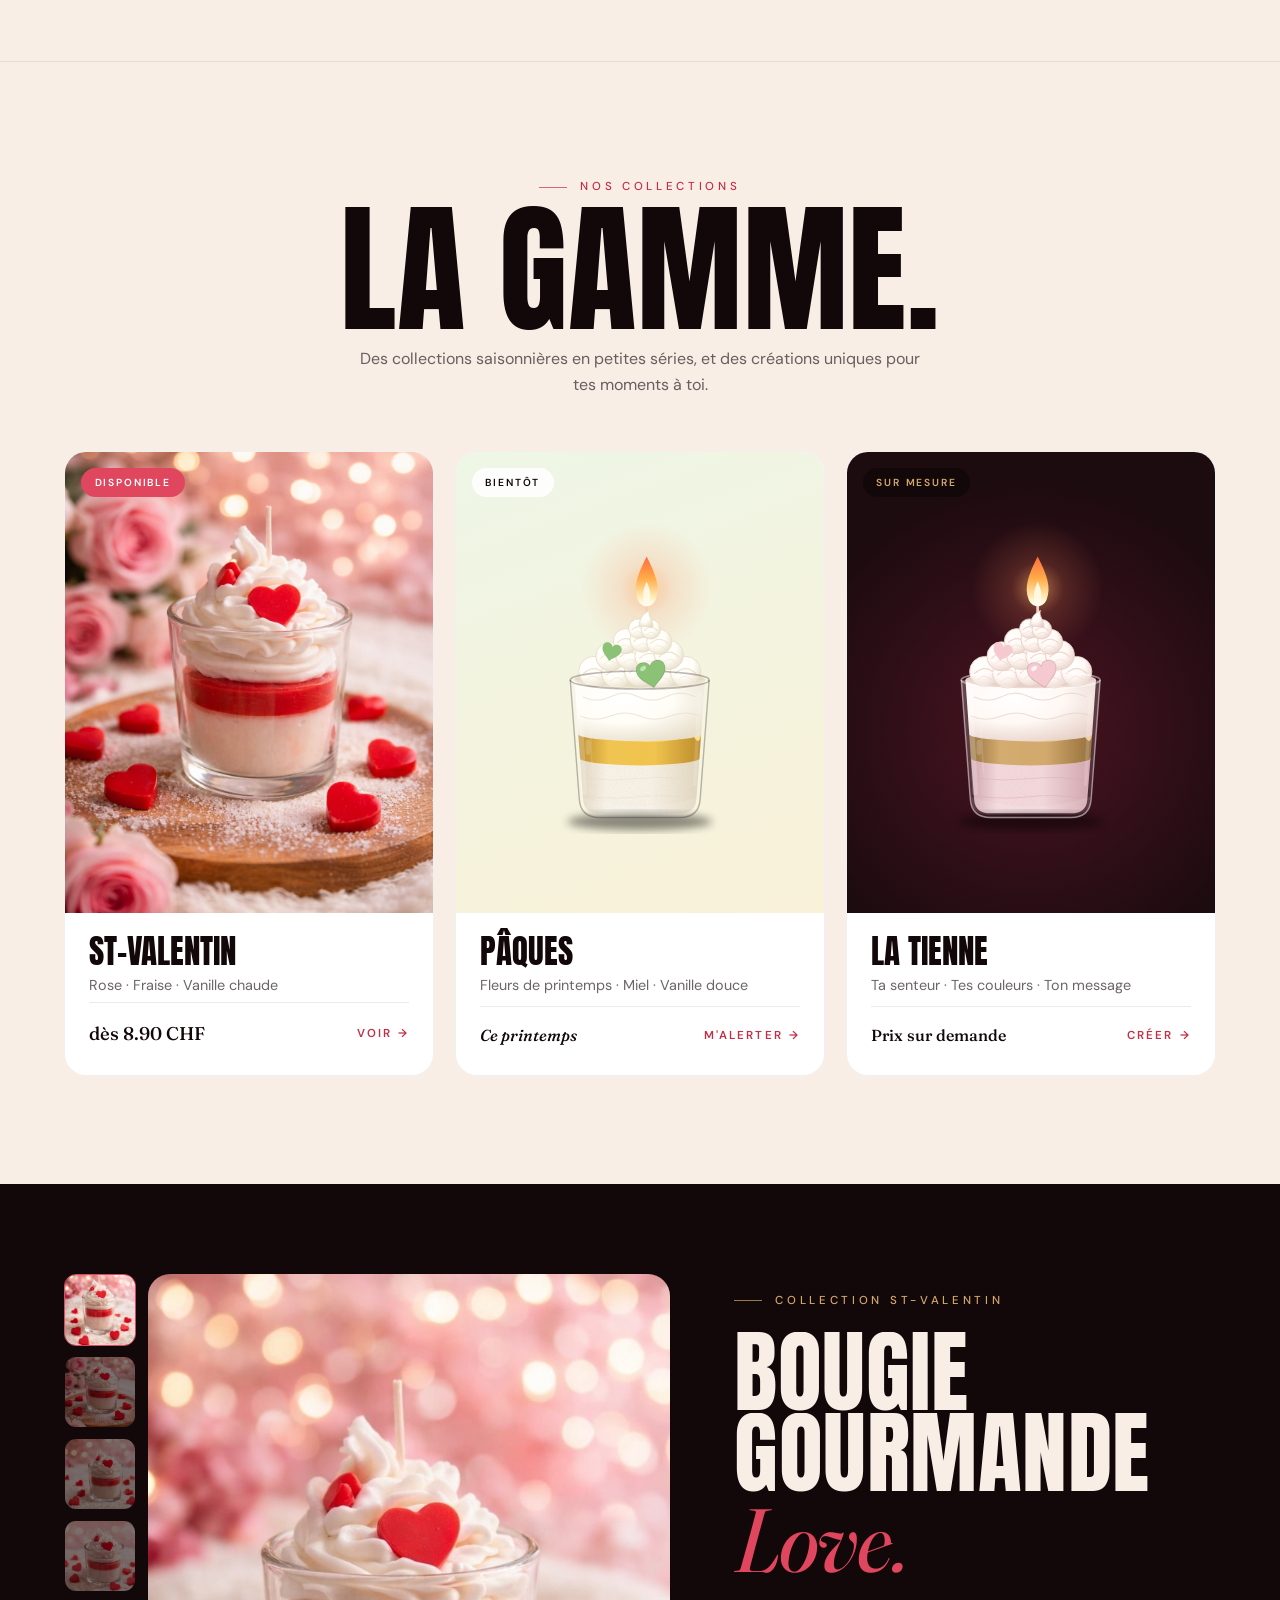
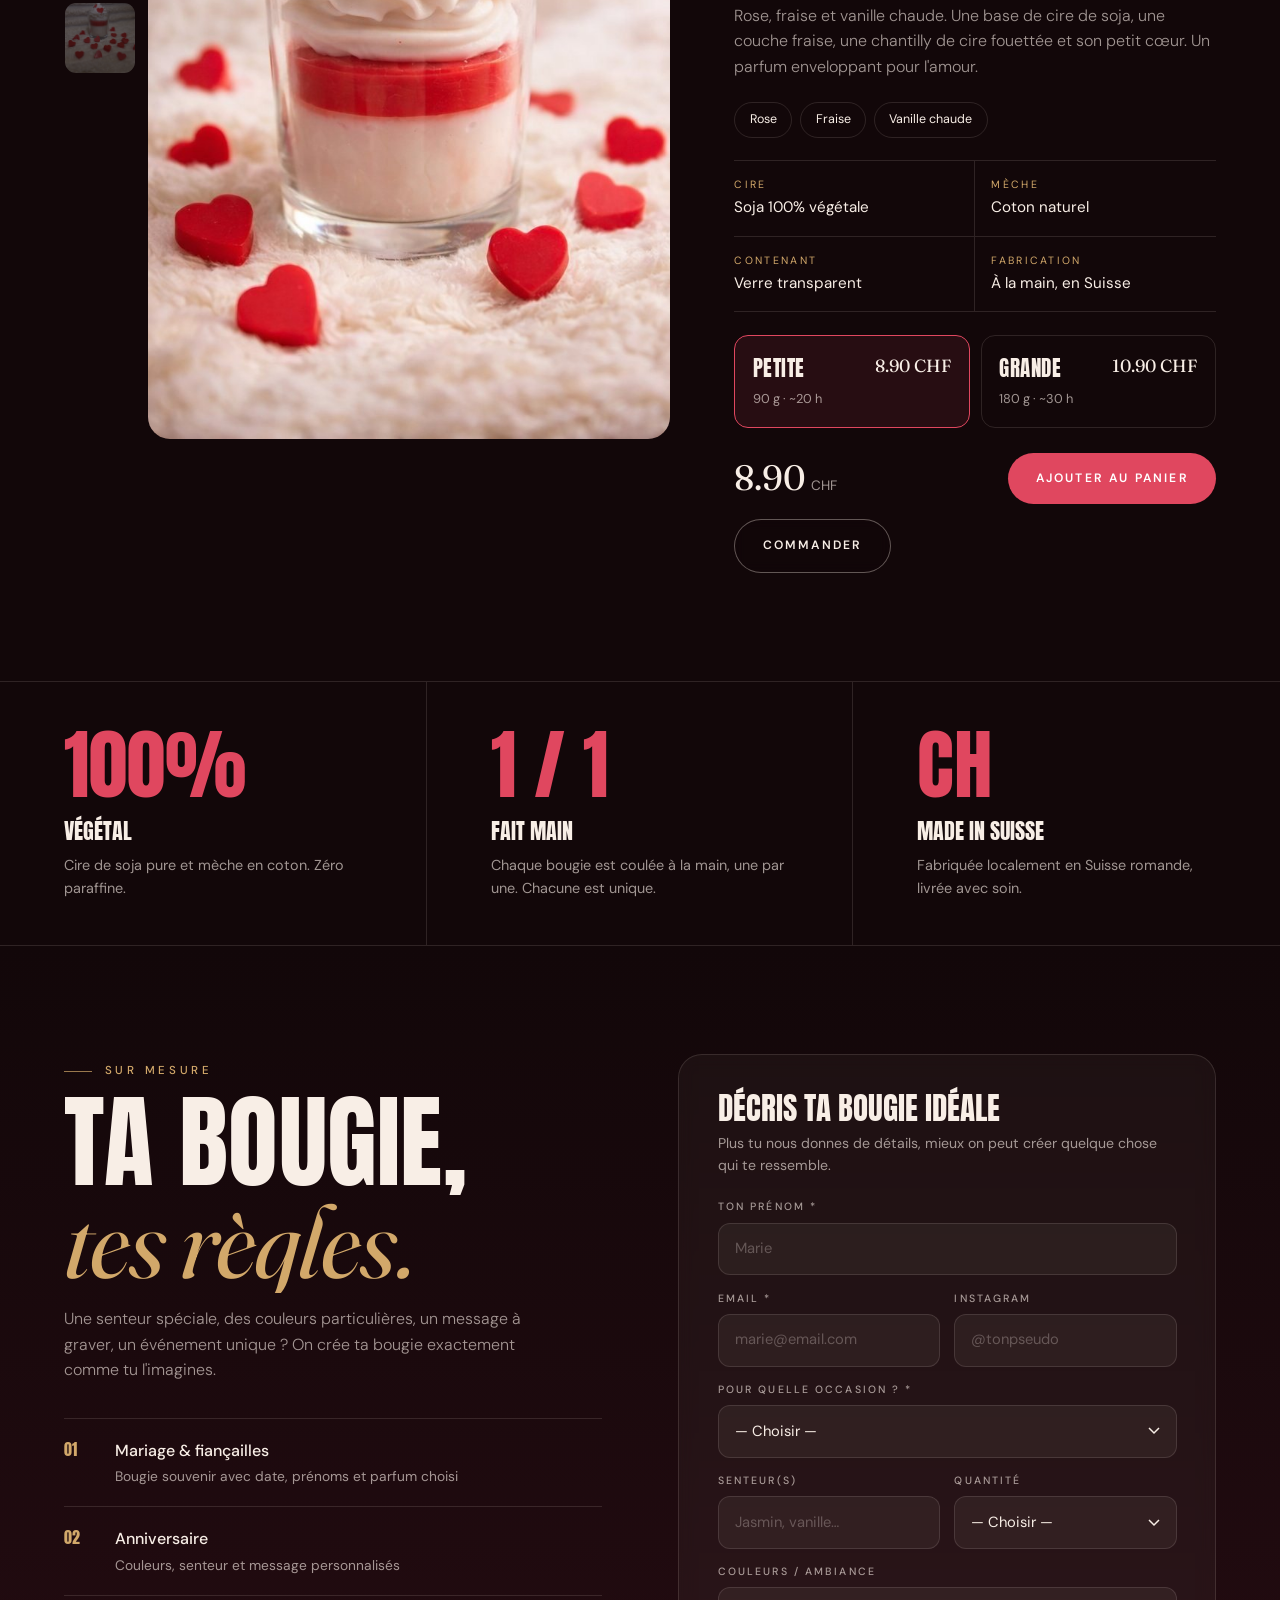
==== commit 48d44852: "Refonte : vraie bougie détourée, intro, schéma fidèle, galerie produit - Hero : bougie réelle détour" ====
--- a/index.html
+++ b/index.html
@@ -8,14 +8,25 @@
 <meta name="theme-color" content="#120709"/>
 <meta property="og:title" content="Yumiya Candle – Bougies gourmandes artisanales"/>
 <meta property="og:description" content="Des bougies qui ont l'air d'un dessert. Faites main en Suisse."/>
-<meta property="og:image" content="assets/candle-collection.jpg"/>
+<meta property="og:image" content="assets/photo-coeurs.jpg"/>
 <link rel="icon" href="assets/logo-light.png"/>
+<link rel="preload" as="image" href="assets/candle-cutout.webp"/>
 <link rel="preconnect" href="https://fonts.googleapis.com"/>
 <link rel="preconnect" href="https://fonts.gstatic.com" crossorigin/>
 <link href="https://fonts.googleapis.com/css2?family=Anton&family=DM+Sans:opsz,wght@9..40,300;9..40,400;9..40,500;9..40,600&family=Fraunces:ital,opsz,wght@0,9..144,400;0,9..144,500;1,9..144,400&display=swap" rel="stylesheet"/>
 <link rel="stylesheet" href="assets/style.css"/>
 </head>
 <body>
+
+<!-- ═══ ÉCRAN D'OUVERTURE ═══ -->
+<div class="loader" id="loader" aria-hidden="true">
+  <div class="loader-in">
+    <div class="loader-flame" data-flame-svg></div>
+    <img src="assets/logo-light.png" alt=""/>
+    <div class="loader-name">Yumiya Candle</div>
+    <div class="loader-bar"><span id="loader-bar"></span></div>
+  </div>
+</div>
 
 <!-- ═══ NAVIGATION ═══ -->
 <header class="nav" id="nav">
@@ -45,28 +56,46 @@
 
 <main id="top">
 
-  <!-- ═══ 1. HERO ═══ -->
+  <!-- ═══ 1. HERO : la vraie bougie, qui s'allume au scroll ═══ -->
   <section class="scene hero" data-scene="hero">
     <div class="scene-sticky">
-      <div class="hero-media" id="hero-media">
-        <img src="assets/candle-collection.jpg" alt="Bougies gourmandes Yumiya Candle, chantilly de cire et cœurs rouges"/>
-      </div>
-      <div class="hero-title" id="hero-title">
-        <div class="kicker">Artisanal · Végétal · Fait en Suisse</div>
-        <h1 class="display">Bougies<br/><em class="serif-it">gourmandes.</em></h1>
-        <div class="hero-meta">
-          <p class="lead">Des bougies qui ont l'air d'un dessert — et qui sentent pareil. Et si la tienne n'existe pas encore, on la crée pour toi.</p>
-          <div class="hero-cta">
-            <a href="#produit" class="btn">Voir la bougie</a>
-            <a href="#sur-mesure" class="btn btn-ghost">Commande perso</a>
-          </div>
-        </div>
-      </div>
-      <div class="hero-after" id="hero-after">
-        <h2 class="display">Coulée à la main.</h2>
-        <p>Une par une, couche par couche.</p>
-      </div>
-      <div class="scroll-hint">Scroll</div>
+      <div class="hero-bg"></div>
+      <div class="hero-warm" id="hero-warm"></div>
+      <div class="hero-grain"></div>
+      <div class="kicker hero-kicker">Artisanal · Végétal · Fait en Suisse</div>
+      <a href="#produit" class="hero-price" aria-label="Dès 8.90 CHF"><span>Dès<b>8.90</b>CHF</span></a>
+
+      <h1 class="hero-word display" id="hero-word" aria-label="Bougies gourmandes">Bougies</h1>
+
+      <div class="hero-candle" id="hero-candle">
+        <div class="hero-candle-in">
+          <div class="hero-glow" id="hero-glow"></div>
+          <div class="hero-flame" id="hero-flame" data-flame-svg></div>
+          <img src="assets/candle-cutout.webp" alt="Bougie gourmande Yumiya : chantilly de cire, cœur rouge, couche fraise dans un verre"/>
+          <div class="hero-floor"></div>
+        </div>
+      </div>
+      <div class="hearts" id="hearts"></div>
+
+      <div class="hero-script serif-it" id="hero-script" aria-hidden="true"><span>gourmandes.</span></div>
+
+      <div class="hero-side l" id="side-l">
+        <span class="display">Coulée</span><span class="serif-it">à la main.</span>
+        <p>Une par une, couche par couche, dans notre atelier en Suisse romande.</p>
+      </div>
+      <div class="hero-side r" id="side-r">
+        <span class="display">Allume</span><span class="serif-it">le moment.</span>
+        <p>Rose, fraise, vanille chaude. Jusqu'à ~30 h de douceur.</p>
+      </div>
+
+      <div class="hero-bottom" id="hero-bottom">
+        <p class="lead">Des bougies qui ont l'air d'un dessert — et qui sentent pareil. Et si la tienne n'existe pas encore, on la crée pour toi.</p>
+        <div class="hero-cta">
+          <a href="#produit" class="btn">Voir la bougie</a>
+          <a href="#sur-mesure" class="btn btn-ghost">Commande perso</a>
+        </div>
+      </div>
+      <div class="scroll-hint" id="scroll-hint"></div>
     </div>
   </section>
 
@@ -85,50 +114,49 @@
   <!-- ═══ 3. COUCHE PAR COUCHE ═══ -->
   <section class="scene stack" id="couches" data-scene="stack">
     <div class="scene-sticky">
-      <div class="stack-glow" id="stack-glow"></div>
-      <div class="stack-head">
+      <div class="stack-head" id="stack-head">
         <div class="kicker">Anatomie d'une bougie</div>
-        <h2 class="display">Couche<br/>par couche.</h2>
+        <h2 class="display lines">Couche<br/>par couche.</h2>
         <p class="lead">Chaque étage est coulé, fouetté et décoré à la main. Voici ce qu'il y a dans ton verre.</p>
       </div>
       <div class="stage" id="stage">
-        <!-- calques générés par main.js -->
+        <img class="stage-photo" id="stage-photo" src="assets/candle-cutout.webp" alt="" loading="lazy"/>
+        <!-- calques dessinés par main.js -->
         <div class="labels" id="labels"></div>
       </div>
       <div class="stack-end" id="stack-end">
-        <h3 class="display">Allume le moment.</h3>
-        <p>~20 h de douceur pour la petite · ~30 h pour la grande</p>
+        <h3 class="display">6 couches.<br/>0 machine.</h3>
+        <p>Chaque bougie est unique — comme celle ou celui qui la reçoit.</p>
       </div>
       <div class="progress" id="progress"><span></span><span></span><span></span><span></span><span></span><span></span></div>
     </div>
   </section>
 
   <!-- ═══ 4. LE COFFRET ═══ -->
-  <section class="scene box-scene" id="coffret" data-scene="box">
+  <section class="scene box-scene" id="coffret" data-scene="box" data-nav="light">
     <div class="scene-sticky">
       <div class="box-copy">
         <div class="kicker">Prête à offrir</div>
-        <h2 class="display">Le<br/><em class="serif-it">coffret.</em></h2>
+        <h2 class="display lines">Le<br/><em class="serif-it">coffret.</em></h2>
         <p class="lead">Chaque bougie part emballée à la main, calée dans son papier de soie. Il ne reste qu'à l'offrir — ou à te la garder.</p>
-        <div class="box-steps" id="box-steps">
+        <div class="box-steps">
           <div class="box-step"><b>01</b><span>Coulée et décorée à la main dans notre atelier</span></div>
           <div class="box-step"><b>02</b><span>Emballée avec soin, papier de soie et ruban</span></div>
           <div class="box-step"><b>03</b><span>Livrée partout en Suisse</span></div>
         </div>
       </div>
       <div class="box-wrap">
-        <div class="box" id="box">
+        <div class="box">
           <div class="box-shadow"></div>
           <div class="box-back"></div>
           <div class="box-tissue" id="box-tissue"></div>
-          <div class="box-candle" id="box-candle"></div>
+          <div class="box-candle"><div id="box-candle-in"><img src="assets/candle-cutout.webp" alt="" loading="lazy"/></div></div>
           <div class="box-front">
             <img src="assets/logo-light.png" alt=""/>
             <small>Handmade in Switzerland</small>
           </div>
           <div class="box-lid" id="box-lid">
-            <div class="box-lid-top"><span>Yumiya Candle</span></div>
-            <div class="box-ribbon"></div>
+            <div class="box-lid-top"><div class="box-ribbon"></div><span>Yumiya Candle</span></div>
           </div>
         </div>
       </div>
@@ -136,11 +164,11 @@
   </section>
 
   <!-- ═══ 5. LA GAMME ═══ -->
-  <section class="lineup" id="gamme">
-    <div class="lineup-head rv">
-      <div class="kicker" style="color:var(--rose-2)">Nos collections</div>
-      <h2 class="display">La gamme.</h2>
-      <p>Des collections saisonnières en petites séries, et des créations uniques pour tes moments à toi.</p>
+  <section class="lineup" id="gamme" data-nav="light">
+    <div class="lineup-head">
+      <div class="kicker rv" style="color:var(--rose-2)">Nos collections</div>
+      <h2 class="display lines">La gamme.</h2>
+      <p class="rv">Des collections saisonnières en petites séries, et des créations uniques pour tes moments à toi.</p>
     </div>
     <div class="lineup-grid">
       <article class="card">
@@ -181,14 +209,23 @@
 
   <!-- ═══ 6. PRODUIT ═══ -->
   <section class="product" id="produit">
-    <div class="product-gallery">
-      <figure><img src="assets/candle-portrait.jpg" alt="Bougie Love sur un plateau en bois avec des roses" loading="lazy"/></figure>
-      <figure><img src="assets/candle-collection.jpg" alt="Bougie Love vue de près, cœurs rouges" loading="lazy" style="object-position:30% 50%"/></figure>
-      <figure><img src="assets/candle-real.jpg" alt="Bougie Love photographiée à l'atelier" loading="lazy"/></figure>
+    <div class="product-media">
+      <div class="product-sticky">
+        <div class="thumbs" id="thumbs">
+          <button class="on" data-src="assets/photo-coeurs.jpg" aria-label="Photo 1"><img src="assets/photo-coeurs.jpg" alt="" loading="lazy"/></button>
+          <button data-src="assets/candle-portrait.jpg" aria-label="Photo 2"><img src="assets/candle-portrait.jpg" alt="" loading="lazy"/></button>
+          <button data-src="assets/photo-bokeh.jpg" aria-label="Photo 3"><img src="assets/photo-bokeh.jpg" alt="" loading="lazy"/></button>
+          <button data-src="assets/photo-roses.jpg" aria-label="Photo 4"><img src="assets/photo-roses.jpg" alt="" loading="lazy"/></button>
+          <button data-src="assets/candle-real.jpg" aria-label="Photo 5"><img src="assets/candle-real.jpg" alt="" loading="lazy"/></button>
+        </div>
+        <div class="main-photo" id="main-photo">
+          <img src="assets/photo-coeurs.jpg" alt="Bougie gourmande Love entourée de cœurs rouges" loading="lazy"/>
+        </div>
+      </div>
     </div>
     <div class="product-info">
       <div class="kicker rv">Collection St-Valentin</div>
-      <h2 class="display rv">Bougie<br/>gourmande <em class="serif-it">Love.</em></h2>
+      <h2 class="display lines">Bougie<br/>gourmande<br/><em class="serif-it">Love.</em></h2>
       <p class="lead rv">Rose, fraise et vanille chaude. Une base de cire de soja, une couche fraise, une chantilly de cire fouettée et son petit cœur. Un parfum enveloppant pour l'amour.</p>
       <div class="notes rv"><span>Rose</span><span>Fraise</span><span>Vanille chaude</span></div>
       <div class="specs rv">
@@ -197,7 +234,7 @@
         <div><small>Contenant</small><span>Verre transparent</span></div>
         <div><small>Fabrication</small><span>À la main, en Suisse</span></div>
       </div>
-      <div class="sizes rv" id="sizes">
+      <div class="sizes rv">
         <button class="size on" data-size="petite"><em data-price="petite"></em><b>Petite</b><small>90 g · ~20 h</small></button>
         <button class="size" data-size="grande"><em data-price="grande"></em><b>Grande</b><small>180 g · ~30 h</small></button>
       </div>
@@ -221,7 +258,7 @@
     <div class="custom-inner">
       <div>
         <div class="kicker rv">Sur mesure</div>
-        <h2 class="display rv">Ta bougie,<br/><em class="serif-it">tes règles.</em></h2>
+        <h2 class="display lines">Ta bougie,<br/><em class="serif-it">tes règles.</em></h2>
         <p class="lead rv">Une senteur spéciale, des couleurs particulières, un message à graver, un événement unique ? On crée ta bougie exactement comme tu l'imagines.</p>
         <div class="occasions rv">
           <div class="occasion"><b>01</b><div><strong>Mariage &amp; fiançailles</strong><span>Bougie souvenir avec date, prénoms et parfum choisi</span></div></div>
@@ -261,18 +298,18 @@
   <!-- ═══ 9. AVIS ═══ -->
   <section class="reviews">
     <div class="reviews-head">
-      <h2 class="display rv">Elles <em class="serif-it">adorent.</em></h2>
+      <h2 class="display lines">Elles <em class="serif-it">adorent.</em></h2>
       <p class="lead rv">Ce que nos clientes disent de leurs bougies.</p>
     </div>
     <div class="reviews-track" id="reviews-track"></div>
   </section>
 
   <!-- ═══ 10. COMMANDER ═══ -->
-  <section class="order" id="commander">
+  <section class="order" id="commander" data-nav="light">
     <div class="order-inner">
       <div>
         <div class="kicker rv">On discute ?</div>
-        <h2 class="display rv">Passe une<br/><em class="serif-it">demande.</em></h2>
+        <h2 class="display lines">Passe une<br/><em class="serif-it">demande.</em></h2>
         <p class="lead rv">Aucun paiement en ligne. Tu envoies ta demande, on te confirme et on organise tout par message. Simple, humain, direct.</p>
         <div class="steps rv">
           <div class="step"><b>1</b><span>Envoie ta demande via le formulaire</span></div>
@@ -299,7 +336,7 @@
               <option value="Bougie personnalisée / sur mesure">Bougie personnalisée / sur mesure</option>
             </select>
           </div>
-          <div class="field" id="cf-size-wrap" hidden><label for="cf-size">Taille</label><select id="cf-size" name="Taille"></select></div>
+          <div class="field" id="cf-size-wrap" hidden><label for="cf-size">Taille</label><select id="cf-size" name="Taille" disabled></select></div>
           <div class="field"><label for="cf-address">Adresse de livraison *</label><input id="cf-address" name="Adresse de livraison" placeholder="Rue, NPA, ville — Suisse" required/></div>
           <div class="field"><label for="cf-message">Message</label><textarea id="cf-message" name="Message" placeholder="Question, demande spéciale, message cadeau…"></textarea></div>
           <button class="btn" type="submit">Envoyer ma demande</button>
@@ -312,6 +349,10 @@
 
 <!-- ═══ FOOTER ═══ -->
 <footer>
+  <div class="foot-cta">
+    <p class="rv">Suis l'atelier, les nouvelles collections et les coulisses sur Instagram.</p>
+    <a class="btn rv" href="https://www.instagram.com/yumiyacandle" target="_blank" rel="noopener">@yumiyacandle</a>
+  </div>
   <div class="foot-big display" aria-hidden="true">Yumiya Candle</div>
   <div class="foot-grid">
     <div>
--- a/assets/style.css
+++ b/assets/style.css
@@ -13,7 +13,6 @@
   --cream:#f8eee6;
   --cream-2:#efe0d4;
   --gold:#d2a86a;
-  --text:#f8eee6;
   --muted:rgba(248,238,230,.62);
   --faint:rgba(248,238,230,.14);
   --line:rgba(248,238,230,.12);
@@ -23,41 +22,57 @@
   --gutter:clamp(16px,5vw,72px);
   --ease:cubic-bezier(.22,1,.36,1);
 }
-html{scroll-behavior:smooth;-webkit-text-size-adjust:100%}
-body{font-family:var(--sans);background:var(--ink);color:var(--text);overflow-x:hidden;line-height:1.6;-webkit-font-smoothing:antialiased}
+html{-webkit-text-size-adjust:100%}
+body{font-family:var(--sans);background:var(--ink);color:var(--cream);overflow-x:hidden;line-height:1.6;-webkit-font-smoothing:antialiased}
+body.locked{overflow:hidden}
 img{display:block;max-width:100%}
 [hidden]{display:none!important}
 a{color:inherit;text-decoration:none}
 button{font:inherit;color:inherit;background:none;border:none;cursor:pointer}
 ::selection{background:var(--rose);color:#fff}
+:focus-visible{outline:2px solid var(--gold);outline-offset:3px}
 
 .display{font-family:var(--display);font-weight:400;text-transform:uppercase;line-height:.9;letter-spacing:.005em}
-.serif-it{font-family:var(--serif);font-style:italic;font-weight:400;text-transform:none;letter-spacing:0}
+.serif-it{font-family:var(--serif);font-style:italic;font-weight:400;text-transform:none;letter-spacing:-.01em}
 .kicker{font-size:.72rem;letter-spacing:.32em;text-transform:uppercase;color:var(--gold);font-weight:500;display:inline-flex;align-items:center;gap:.8rem}
 .kicker::before{content:'';width:28px;height:1px;background:currentColor;opacity:.7}
-.lead{font-size:clamp(1rem,1.3vw,1.12rem);color:var(--muted);font-weight:300;max-width:46ch}
+.lead{font-size:clamp(1rem,1.25vw,1.1rem);color:var(--muted);font-weight:300;max-width:46ch}
 
 /* ── Boutons */
-.btn{display:inline-flex;align-items:center;justify-content:center;gap:.6rem;padding:1rem 1.7rem;border-radius:999px;background:var(--rose);color:#fff;font-size:.78rem;letter-spacing:.18em;text-transform:uppercase;font-weight:600;transition:background .25s,transform .25s var(--ease),box-shadow .25s}
+.btn{display:inline-flex;align-items:center;justify-content:center;gap:.6rem;padding:1rem 1.7rem;border-radius:999px;background:var(--rose);color:#fff;font-size:.76rem;letter-spacing:.18em;text-transform:uppercase;font-weight:600;transition:background .25s,transform .25s var(--ease),box-shadow .25s,color .25s;white-space:nowrap}
 .btn:hover{background:var(--rose-2);transform:translateY(-2px);box-shadow:0 12px 32px rgba(224,71,95,.35)}
 .btn:active{transform:none}
-.btn-ghost{background:transparent;border:1px solid rgba(248,238,230,.3);color:var(--cream)}
+.btn-ghost{background:rgba(18,7,9,.25);border:1px solid rgba(248,238,230,.35);color:var(--cream);backdrop-filter:blur(6px)}
 .btn-ghost:hover{background:var(--cream);color:var(--ink);box-shadow:none}
-.btn-cream{background:var(--cream);color:var(--ink)}
-.btn-cream:hover{background:#fff}
 .btn svg{width:16px;height:16px}
 .btn:disabled{opacity:.55;cursor:not-allowed;transform:none}
 
+/* ── Écran d'ouverture */
+.loader{position:fixed;inset:0;z-index:1000;background:var(--ink);display:grid;place-items:center;transition:transform 1s var(--ease);animation:loaderFallback .01s 5s forwards}
+.loader.done{transform:translateY(-100%)}
+@keyframes loaderFallback{to{transform:translateY(-100%)}}
+.loader-in{display:flex;flex-direction:column;align-items:center;gap:1.1rem}
+.loader-flame{width:26px;height:44px;animation:loaderFlame 1.1s var(--ease) both}
+.loader-flame svg{width:100%;height:100%;overflow:visible}
+@keyframes loaderFlame{from{transform:scale(0);opacity:0}}
+.loader img{width:96px;opacity:0;animation:fadeUp .8s .25s var(--ease) forwards}
+.loader-name{font-family:var(--display);text-transform:uppercase;letter-spacing:.38em;font-size:.82rem;opacity:0;animation:fadeUp .8s .4s var(--ease) forwards}
+.loader-bar{width:140px;height:1px;background:var(--line);overflow:hidden}
+.loader-bar span{display:block;height:100%;background:var(--rose);transform:scaleX(0);transform-origin:left;transition:transform .4s}
+@keyframes fadeUp{from{opacity:0;transform:translateY(12px)}to{opacity:1;transform:none}}
+
 /* ── Navigation */
-.nav{position:fixed;inset:0 0 auto 0;z-index:100;display:flex;align-items:center;gap:2rem;padding:1rem var(--gutter);transition:background .35s,backdrop-filter .35s,padding .35s}
-.nav.scrolled{background:rgba(18,7,9,.9);backdrop-filter:blur(18px);-webkit-backdrop-filter:blur(18px);padding-top:.6rem;padding-bottom:.6rem;border-bottom:1px solid var(--line)}
+.nav{position:fixed;inset:0 0 auto 0;z-index:100;display:flex;align-items:center;gap:2rem;padding:1rem var(--gutter);transition:background .4s,color .4s,padding .4s,border-color .4s;border-bottom:1px solid transparent}
+.nav.scrolled{background:rgba(18,7,9,.86);backdrop-filter:blur(18px);-webkit-backdrop-filter:blur(18px);padding-top:.6rem;padding-bottom:.6rem;border-color:var(--line)}
+.nav.light{background:rgba(248,238,230,.9);color:var(--ink);border-color:rgba(18,7,9,.08)}
 .nav-logo{display:flex;align-items:center;gap:.7rem;flex-shrink:0}
-.nav-logo img{width:46px;height:46px}
+.nav-logo img{width:46px;height:46px;transition:filter .4s}
+.nav.light .nav-logo img{filter:brightness(.15)}
 .nav-logo span{font-family:var(--display);text-transform:uppercase;font-size:1.05rem;letter-spacing:.06em}
 .nav-links{display:flex;gap:2rem;list-style:none;margin-left:auto}
-.nav-links a{font-size:.72rem;letter-spacing:.22em;text-transform:uppercase;color:var(--muted);transition:color .2s;position:relative;padding:.3rem 0}
+.nav-links a{font-size:.72rem;letter-spacing:.22em;text-transform:uppercase;opacity:.7;transition:opacity .2s;position:relative;padding:.3rem 0}
 .nav-links a::after{content:'';position:absolute;left:0;bottom:0;width:100%;height:1px;background:var(--rose);transform:scaleX(0);transform-origin:left;transition:transform .3s var(--ease)}
-.nav-links a:hover{color:var(--cream)}
+.nav-links a:hover{opacity:1}
 .nav-links a:hover::after{transform:scaleX(1)}
 .nav-cart{display:flex;align-items:center;gap:.55rem;padding:.6rem 1.1rem;border-radius:999px;background:var(--rose);color:#fff;font-size:.72rem;letter-spacing:.16em;text-transform:uppercase;font-weight:600;transition:background .2s}
 .nav-cart:hover{background:var(--rose-2)}
@@ -65,8 +80,8 @@
 .cart-count{min-width:20px;height:20px;border-radius:50%;background:#fff;color:var(--rose-2);font-size:.66rem;display:grid;place-items:center;padding:0 4px}
 .cart-count.bump{animation:bump .4s var(--ease)}
 @keyframes bump{50%{transform:scale(1.5)}}
-.burger{display:none;width:42px;height:42px;border-radius:50%;border:1px solid var(--line);flex-direction:column;align-items:center;justify-content:center;gap:5px}
-.burger span{width:18px;height:1.5px;background:var(--cream);transition:transform .3s,opacity .3s}
+.burger{display:none;width:42px;height:42px;border-radius:50%;border:1px solid currentColor;border-color:rgba(127,127,127,.35);flex-direction:column;align-items:center;justify-content:center;gap:5px}
+.burger span{width:18px;height:1.5px;background:currentColor;transition:transform .3s,opacity .3s}
 .burger.x span:nth-child(1){transform:translateY(6.5px) rotate(45deg)}
 .burger.x span:nth-child(2){opacity:0}
 .burger.x span:nth-child(3){transform:translateY(-6.5px) rotate(-45deg)}
@@ -74,65 +89,102 @@
 .drawer.on{opacity:1;pointer-events:auto}
 .drawer a{font-family:var(--display);text-transform:uppercase;font-size:clamp(2.4rem,11vw,4rem);line-height:1}
 .drawer a:hover{color:var(--rose)}
+body.menu .nav{background:transparent;color:var(--cream);border-color:transparent}
+body.menu .nav-logo img{filter:none}
 
 /* ── Scènes scrollées (sticky) */
 .scene{position:relative}
 .scene-sticky{position:sticky;top:0;height:100vh;height:100svh;overflow:hidden}
 
-/* ── HERO */
-.hero{height:230vh}
-.hero .scene-sticky{display:flex;align-items:flex-end}
-.hero-media{position:absolute;inset:0;will-change:clip-path}
-.hero-media img{width:100%;height:100%;object-fit:cover;transform-origin:50% 40%;will-change:transform}
-.hero-media::after{content:'';position:absolute;inset:0;background:linear-gradient(180deg,rgba(18,7,9,.55) 0%,rgba(18,7,9,.05) 35%,rgba(18,7,9,.25) 60%,rgba(18,7,9,.92) 100%)}
-.hero-title{position:relative;z-index:2;width:100%;padding:0 var(--gutter) clamp(1.5rem,4vh,3rem);will-change:transform,opacity}
-.hero-title .kicker{margin-bottom:1.2rem}
-.hero-title h1{font-size:clamp(4.2rem,17.5vw,17rem);color:var(--cream)}
-.hero-title h1 em{color:var(--blush)}
-.hero-meta{display:flex;justify-content:space-between;align-items:flex-end;gap:2rem;margin-top:2.4rem;flex-wrap:wrap}
-.hero-meta .lead{color:rgba(248,238,230,.82)}
-.hero-cta{display:flex;gap:.8rem;flex-wrap:wrap}
-.hero-after{position:absolute;inset:0;z-index:3;display:flex;flex-direction:column;align-items:center;justify-content:center;text-align:center;padding:0 var(--gutter);opacity:0;pointer-events:none}
-.hero-after h2{font-size:clamp(2.8rem,8vw,7.5rem);color:var(--cream);text-shadow:0 10px 60px rgba(0,0,0,.45)}
-.hero-after p{margin-top:1rem;color:var(--cream);font-family:var(--serif);font-style:italic;font-size:clamp(1.1rem,2vw,1.6rem)}
-.scroll-hint{position:absolute;right:var(--gutter);top:50%;z-index:3;writing-mode:vertical-rl;font-size:.66rem;letter-spacing:.32em;text-transform:uppercase;color:var(--muted);display:flex;align-items:center;gap:1rem}
-.scroll-hint::after{content:'';width:1px;height:60px;background:linear-gradient(var(--cream),transparent);animation:hint 2s ease-in-out infinite}
-@keyframes hint{0%,100%{transform:scaleY(.3);transform-origin:top}50%{transform:scaleY(1);transform-origin:top}}
+/* ── Apparitions des titres ligne par ligne */
+.lines .ln{display:block;overflow:hidden;padding-bottom:.06em;margin-bottom:-.06em}
+.lines .ln>span{display:inline-block;transform:translateY(110%);transition:transform 1.1s var(--ease)}
+.lines.in .ln>span{transform:none}
+.lines.in .ln:nth-child(2)>span{transition-delay:.08s}
+.lines.in .ln:nth-child(3)>span{transition-delay:.16s}
+.rv{opacity:0;transform:translateY(30px);transition:opacity .9s var(--ease),transform .9s var(--ease)}
+.rv.in{opacity:1;transform:none}
+
+/* ═══ HERO ═══ */
+.hero{height:290vh}
+.hero-bg{position:absolute;inset:0;background:radial-gradient(ellipse 60% 55% at 50% 58%,#4d1524 0%,#2a0b13 45%,var(--ink) 80%)}
+.hero-warm{position:absolute;inset:0;background:radial-gradient(circle at 50% 30%,rgba(255,176,96,.38),rgba(224,71,95,.14) 30%,transparent 62%);opacity:0;pointer-events:none}
+.hero-grain{position:absolute;inset:0;opacity:.06;pointer-events:none;background-image:url("data:image/svg+xml,%3Csvg xmlns='http://www.w3.org/2000/svg' width='160' height='160'%3E%3Cfilter id='n'%3E%3CfeTurbulence type='fractalNoise' baseFrequency='.85' numOctaves='3' stitchTiles='stitch'/%3E%3C/filter%3E%3Crect width='100%25' height='100%25' filter='url(%23n)'/%3E%3C/svg%3E")}
+.hero-kicker{position:absolute;top:clamp(84px,13vh,120px);left:var(--gutter);z-index:5}
+.hero-word{position:absolute;left:0;right:0;top:44%;transform:translateY(-50%);display:flex;justify-content:center;font-size:min(24vw,46vh);color:var(--cream);z-index:1;pointer-events:none;white-space:nowrap}
+.hw{display:inline-block;will-change:transform,opacity}
+.hw>span{display:inline-block;overflow:hidden;vertical-align:top}
+.hw>span>span{display:inline-block;transform:translateY(105%);transition:transform 1.2s var(--ease)}
+.ready .hw>span>span{transform:none}
+.hero-candle{position:absolute;left:50%;bottom:7vh;height:min(70vh,128vw);aspect-ratio:559/864;transform:translateX(-50%);z-index:2;will-change:transform}
+.hero-candle-in{position:absolute;inset:0;opacity:0;transform:translateY(40px) scale(.94);transition:opacity 1.2s .25s var(--ease),transform 1.4s .25s var(--ease)}
+.ready .hero-candle-in{opacity:1;transform:none}
+.hero-candle img{position:relative;width:100%;height:100%;object-fit:contain;filter:drop-shadow(0 30px 40px rgba(0,0,0,.45));z-index:2}
+.hero-floor{position:absolute;left:-12%;right:-12%;bottom:-3%;height:9%;background:radial-gradient(ellipse at center,rgba(0,0,0,.6),transparent 70%);z-index:1}
+.hero-flame{position:absolute;left:54.2%;top:3.2%;width:12%;aspect-ratio:26/44;transform:translate(-50%,-100%) scaleY(0);transform-origin:50% 100%;z-index:3;opacity:0}
+.hero-flame svg{width:100%;height:100%;overflow:visible}
+.hero-glow{position:absolute;left:54.2%;top:-4%;width:220%;aspect-ratio:1;transform:translate(-50%,-50%);background:radial-gradient(circle,rgba(255,196,120,.55),rgba(255,138,92,.16) 35%,transparent 65%);opacity:0;z-index:1;pointer-events:none}
+.hearts{position:absolute;inset:0;z-index:3;pointer-events:none}
+.heart{position:absolute;will-change:transform}
+.heart img{width:100%;filter:drop-shadow(0 10px 18px rgba(0,0,0,.4));opacity:0;transform:scale(.4) rotate(var(--r,0deg));transition:opacity 1s var(--ease),transform 1.4s var(--ease)}
+.ready .heart img{opacity:var(--o,1);transform:rotate(var(--r,0deg))}
+.hero-script{position:absolute;left:0;right:0;bottom:15vh;text-align:center;font-size:clamp(3.4rem,10.5vw,10.5rem);line-height:1;color:var(--blush);z-index:4;text-shadow:0 12px 50px rgba(18,7,9,.55);pointer-events:none}
+.hero-script span{display:inline-block;opacity:0;transform:translateY(30px);transition:opacity 1.2s .7s var(--ease),transform 1.2s .7s var(--ease)}
+.ready .hero-script span{opacity:1;transform:none}
+.hero-bottom{position:absolute;left:var(--gutter);right:var(--gutter);bottom:clamp(1.2rem,4vh,2.5rem);z-index:5;display:flex;justify-content:space-between;align-items:flex-end;gap:2rem}
+.hero-bottom .lead{color:rgba(248,238,230,.78);max-width:34ch;font-size:.95rem}
+.hero-cta{display:flex;gap:.7rem;flex-wrap:wrap}
+.hero-price{position:absolute;right:var(--gutter);top:clamp(84px,13vh,120px);z-index:5;width:96px;height:96px;border-radius:50%;border:1px solid rgba(210,168,106,.5);display:grid;place-items:center;text-align:center;color:var(--gold);animation:spin 22s linear infinite}
+.hero-price span{font-size:.56rem;letter-spacing:.22em;text-transform:uppercase;line-height:1.5;animation:spin 22s linear infinite reverse}
+.hero-price b{display:block;font-family:var(--serif);font-weight:500;font-size:1.3rem;letter-spacing:0;color:var(--cream)}
+@keyframes spin{to{transform:rotate(360deg)}}
+.hero-side{position:absolute;top:50%;z-index:4;opacity:0;pointer-events:none;max-width:28vw}
+.hero-side.l{left:var(--gutter);text-align:left}
+.hero-side.r{right:var(--gutter);text-align:right}
+.hero-side .display{display:block;font-size:clamp(2.6rem,6.4vw,6.4rem);color:var(--cream)}
+.hero-side .serif-it{display:block;font-size:clamp(1.5rem,3vw,2.8rem);color:var(--blush);margin-top:.2rem}
+.hero-side p{color:var(--muted);font-size:.92rem;margin-top:1rem;max-width:30ch}
+.hero-side.r p{margin-left:auto}
+.scroll-hint{position:absolute;left:50%;bottom:.9rem;transform:translateX(-50%);z-index:5;width:1px;height:42px;background:linear-gradient(var(--cream),transparent);opacity:.6;animation:hint 2s ease-in-out infinite}
+@keyframes hint{0%,100%{transform:translateX(-50%) scaleY(.35);transform-origin:top}50%{transform:translateX(-50%) scaleY(1);transform-origin:top}}
 
 /* ── Marquee */
-.marquee{background:var(--rose);color:#fff;overflow:hidden;white-space:nowrap;padding:1rem 0;border-block:1px solid rgba(255,255,255,.15)}
+.marquee{background:var(--rose);color:#fff;overflow:hidden;white-space:nowrap;padding:1rem 0;position:relative;z-index:2}
 .marquee-track{display:inline-flex;animation:mq 34s linear infinite}
 .marquee span{font-family:var(--display);text-transform:uppercase;font-size:clamp(1.2rem,2.4vw,2rem);padding:0 1.6rem;display:inline-flex;align-items:center;gap:3.2rem}
-.marquee span::after{content:'';width:10px;height:10px;border-radius:50%;background:var(--cream);opacity:.8}
+.marquee span::after{content:'';width:22px;height:20px;background:url(heart.webp) center/contain no-repeat;filter:brightness(0) invert(1);opacity:.9}
 @keyframes mq{to{transform:translateX(-50%)}}
 
-/* ── Manifeste (mots qui s'allument) */
-.manifest{height:200vh}
+/* ── Manifeste */
+.manifest{height:210vh}
 .manifest .scene-sticky{display:flex;align-items:center;justify-content:center;padding:0 var(--gutter)}
 .manifest p{font-family:var(--display);text-transform:uppercase;font-size:clamp(2rem,5.6vw,5.4rem);line-height:1.02;max-width:16ch;text-align:center}
-.manifest .w{color:var(--faint);transition:color .25s}
+.manifest .w{color:var(--faint);transition:color .3s}
 .manifest .w.on{color:var(--cream)}
 .manifest .w.hl.on{color:var(--rose)}
 
-/* ── COUCHE PAR COUCHE (la décomposition) */
-.stack{height:520vh;background:radial-gradient(ellipse 70% 60% at 50% 55%,var(--wine) 0%,var(--ink) 70%)}
+/* ═══ COUCHE PAR COUCHE ═══ */
+.stack{height:560vh;background:radial-gradient(ellipse 70% 60% at 50% 58%,var(--wine) 0%,var(--ink) 72%)}
 .stack .scene-sticky{display:grid;place-items:center}
-.stack-glow{position:absolute;inset:0;background:radial-gradient(circle at 50% 30%,rgba(255,170,90,.35),rgba(224,71,95,.12) 30%,transparent 60%);opacity:0;pointer-events:none}
-.stack-head{position:absolute;top:clamp(80px,13vh,130px);left:var(--gutter);z-index:3;max-width:34ch}
-.stack-head h2{font-size:clamp(2.6rem,6.5vw,6rem)}
+.stack-head{position:absolute;top:clamp(84px,13vh,130px);left:var(--gutter);z-index:3;max-width:34ch}
+.stack-head h2{font-size:clamp(2.6rem,6.5vw,6rem);margin-top:.6rem}
 .stack-head p{margin-top:.8rem}
 .stack-end{position:absolute;bottom:clamp(2rem,10vh,6rem);left:var(--gutter);z-index:3;opacity:0;max-width:min(40vw,560px)}
-.stack-end h3{font-size:clamp(2.4rem,6vw,6rem)}
-.stack-end p{font-family:var(--serif);font-style:italic;color:var(--blush);font-size:clamp(1rem,1.6vw,1.3rem);margin-top:.4rem}
-.stage{position:relative;width:min(44vh,46vw);aspect-ratio:400/600;margin-top:8vh}
-.stage .layer{position:absolute;inset:0;width:100%;height:100%;overflow:visible;will-change:transform}
+.stack-end h3{font-size:clamp(2.4rem,5.6vw,5.6rem)}
+.stack-end p{font-family:var(--serif);font-style:italic;color:var(--blush);font-size:clamp(1rem,1.6vw,1.3rem);margin-top:.5rem}
+.stage{position:relative;width:min(50vh,48vw);aspect-ratio:400/600;margin-top:-12vh}
+.stage .layer{position:absolute;inset:0;width:100%;height:100%;overflow:visible;will-change:transform;opacity:0}
+.stage-photo{position:absolute;left:22.97%;width:54.2%;top:35.3%;height:auto;filter:drop-shadow(0 30px 40px rgba(0,0,0,.5));will-change:opacity,transform}
 .labels{position:absolute;inset:0;pointer-events:none}
 .lbl{position:absolute;top:0;width:clamp(150px,22vw,300px);opacity:0;transition:opacity .45s;will-change:transform}
 .lbl.l{right:calc(100% + clamp(10px,3vw,48px));text-align:right}
 .lbl.r{left:calc(100% + clamp(10px,3vw,48px))}
 .lbl::before{content:'';position:absolute;top:.62em;width:clamp(20px,4vw,70px);height:1px;background:var(--gold)}
+.lbl::after{content:'';position:absolute;top:calc(.62em - 3px);width:7px;height:7px;border-radius:50%;background:var(--gold)}
 .lbl.l::before{left:calc(100% + 8px)}
+.lbl.l::after{left:calc(100% + 8px + clamp(20px,4vw,70px))}
 .lbl.r::before{right:calc(100% + 8px)}
+.lbl.r::after{right:calc(100% + 8px + clamp(20px,4vw,70px))}
 .lbl b{display:block;font-family:var(--display);text-transform:uppercase;font-weight:400;font-size:clamp(1rem,1.8vw,1.55rem);line-height:1.05;letter-spacing:.02em}
 .lbl small{display:block;font-size:clamp(.72rem,.95vw,.86rem);color:var(--muted);margin-top:.3rem;line-height:1.45}
 .lbl i{font-style:normal;color:var(--gold);font-size:.68rem;letter-spacing:.2em;display:block;margin-bottom:.25rem}
@@ -143,7 +195,7 @@
 .progress span{width:2px;height:26px;background:var(--line);overflow:hidden;position:relative}
 .progress span::after{content:'';position:absolute;inset:0;background:var(--rose);transform:scaleY(var(--f,0));transform-origin:top}
 
-/* ── LE COFFRET */
+/* ═══ LE COFFRET ═══ */
 .box-scene{height:360vh;background:var(--cream);color:var(--ink)}
 .box-scene .scene-sticky{display:grid;grid-template-columns:1fr 1fr;align-items:center;gap:2rem;padding:0 var(--gutter)}
 .box-copy{position:relative;z-index:2}
@@ -156,30 +208,30 @@
 .box-step.on{opacity:1}
 .box-step b{font-family:var(--display);font-weight:400;font-size:1.4rem;color:var(--rose-2);min-width:2ch}
 .box-step span{font-size:.95rem}
-.box-wrap{position:relative;height:min(78vh,640px);display:grid;place-items:end center;padding-bottom:6vh}
+.box-wrap{position:relative;height:min(80vh,680px);display:grid;place-items:end center;padding-bottom:6vh}
 .box{position:relative;width:min(34vw,430px);aspect-ratio:380/240}
 .box-shadow{position:absolute;left:-8%;right:-8%;bottom:-7%;height:18%;background:radial-gradient(ellipse,rgba(46,14,22,.35),transparent 70%);filter:blur(6px)}
 .box-back{position:absolute;inset:0;background:linear-gradient(#24080f,#3a0f19);border-radius:6px}
 .box-tissue{position:absolute;left:4%;right:4%;top:-10%;height:40%;background:linear-gradient(160deg,#f9d7de,#f2b8c4);clip-path:polygon(0 100%,8% 30%,22% 70%,36% 10%,50% 60%,64% 0,78% 55%,92% 20%,100% 100%);opacity:0}
-.box-candle{position:absolute;left:24%;width:52%;bottom:18%;height:240%;overflow:hidden}
+.box-candle{position:absolute;left:27%;width:46%;bottom:18%;height:260%;overflow:hidden}
 #box-candle-in{position:absolute;left:0;right:0;bottom:0;transform:translateY(100%);will-change:transform}
-#box-candle-in svg{width:100%;height:auto;display:block;overflow:visible}
+#box-candle-in img{width:100%;height:auto;filter:drop-shadow(0 20px 24px rgba(46,14,22,.35))}
 .box-front{position:absolute;inset:0;top:18%;background:linear-gradient(170deg,var(--wine-2),var(--wine) 60%,#230a11);border-radius:4px 4px 8px 8px;display:flex;flex-direction:column;align-items:center;justify-content:center;gap:.4rem;box-shadow:inset 0 1px 0 rgba(255,255,255,.08)}
-.box-front img{width:28%;opacity:.95}
+.box-front img{width:28%}
 .box-front small{font-size:clamp(.5rem,.8vw,.66rem);letter-spacing:.38em;text-transform:uppercase;color:var(--gold)}
 .box-front::after{content:'';position:absolute;left:0;right:0;top:0;height:10px;background:linear-gradient(rgba(0,0,0,.35),transparent)}
-.box-lid{position:absolute;left:-3%;right:-3%;top:-4%;height:26%;transform-origin:15% 100%;will-change:transform}
+.box-lid{position:absolute;left:-3%;right:-3%;top:-4%;height:26%;transform-origin:15% 100%;will-change:transform;z-index:3}
 .box-lid-top{position:absolute;inset:0;background:linear-gradient(175deg,#5a1a2a,var(--wine-2) 55%,var(--wine));border-radius:6px;display:flex;align-items:center;justify-content:center;box-shadow:0 10px 20px -10px rgba(0,0,0,.5)}
-.box-lid-top span{font-family:var(--display);text-transform:uppercase;letter-spacing:.3em;color:var(--gold);font-size:clamp(.7rem,1.2vw,1rem)}
-.box-ribbon{position:absolute;top:0;bottom:0;left:50%;width:9%;transform:translateX(-50%);background:linear-gradient(90deg,#b82a41,var(--rose),#b82a41);opacity:.95}
-
-/* ── LA GAMME */
+.box-lid-top span{font-family:var(--display);text-transform:uppercase;letter-spacing:.3em;color:var(--gold);font-size:clamp(.7rem,1.2vw,1rem);position:relative;z-index:2;background:var(--wine-2);padding:0 .8em}
+.box-ribbon{position:absolute;top:0;bottom:0;left:50%;width:9%;transform:translateX(-50%);background:linear-gradient(90deg,#b82a41,var(--rose),#b82a41)}
+
+/* ═══ LA GAMME ═══ */
 .lineup{padding:clamp(5rem,12vh,9rem) var(--gutter);background:var(--cream);color:var(--ink);border-top:1px solid rgba(18,7,9,.08)}
 .lineup-head{text-align:center;margin-bottom:clamp(2.5rem,6vh,4.5rem)}
-.lineup-head h2{font-size:clamp(3.4rem,11vw,10rem)}
+.lineup-head h2{font-size:clamp(3.4rem,11vw,10rem);margin-top:.6rem}
 .lineup-head p{color:rgba(18,7,9,.62);margin:.8rem auto 0;max-width:52ch}
 .lineup-grid{display:grid;grid-template-columns:repeat(3,1fr);gap:clamp(.8rem,1.6vw,1.6rem);max-width:1320px;margin:0 auto}
-.card{position:relative;display:flex;flex-direction:column;border-radius:22px;overflow:hidden;background:#fff;border:1px solid rgba(18,7,9,.06);transition:transform .45s var(--ease),box-shadow .45s;opacity:0;transform:translateY(40px)}
+.card{position:relative;display:flex;flex-direction:column;border-radius:22px;overflow:hidden;background:#fff;border:1px solid rgba(18,7,9,.06);transition:transform .45s var(--ease),box-shadow .45s,opacity .9s var(--ease);opacity:0;transform:translateY(40px)}
 .card.in{opacity:1;transform:none}
 .card:hover{transform:translateY(-8px);box-shadow:0 30px 60px -20px rgba(46,14,22,.3)}
 .card-media{aspect-ratio:4/5;overflow:hidden;position:relative}
@@ -197,21 +249,26 @@
 .card-foot{margin-top:auto;padding-top:1rem;display:flex;justify-content:space-between;align-items:center;border-top:1px solid rgba(18,7,9,.08)}
 .card-foot strong{font-family:var(--serif);font-weight:500;font-size:1.15rem}
 .card-foot a,.card-foot button{font-size:.72rem;letter-spacing:.18em;text-transform:uppercase;font-weight:600;color:var(--rose-2);display:inline-flex;gap:.4rem;align-items:center}
+.card-foot span{transition:transform .25s}
 .card-foot a:hover span,.card-foot button:hover span{transform:translateX(4px)}
-.card-foot span{transition:transform .25s}
-
-/* ── PRODUIT */
-.product{display:grid;grid-template-columns:1.1fr 1fr;min-height:100vh;background:var(--ink)}
-.product-gallery{position:relative;display:grid;grid-template-columns:1fr 1fr;grid-template-rows:1fr 1fr;gap:6px;padding:6px}
-.product-gallery figure{overflow:hidden;border-radius:14px;position:relative;min-height:0}
-.product-gallery figure:first-child{grid-row:1/3}
-.product-gallery img{position:absolute;inset:0;width:100%;height:100%;object-fit:cover;transition:transform 1.2s var(--ease)}
-.product-gallery figure:hover img{transform:scale(1.05)}
-.product-info{padding:clamp(3rem,8vh,6rem) var(--gutter);display:flex;flex-direction:column;justify-content:center;gap:1.4rem}
+
+/* ═══ PRODUIT ═══ */
+.product{display:grid;grid-template-columns:1.1fr 1fr;background:var(--ink)}
+.product-media{position:relative;padding:clamp(70px,10vh,96px) 0 2rem var(--gutter)}
+.product-sticky{position:sticky;top:clamp(80px,11vh,100px);display:grid;grid-template-columns:72px 1fr;gap:12px;height:calc(100vh - clamp(110px,15vh,140px))}
+.thumbs{display:flex;flex-direction:column;gap:10px}
+.thumbs button{width:72px;aspect-ratio:1;border-radius:12px;overflow:hidden;opacity:.45;border:1px solid transparent;transition:opacity .25s,border-color .25s}
+.thumbs button:hover{opacity:.8}
+.thumbs button.on{opacity:1;border-color:var(--rose)}
+.thumbs img{width:100%;height:100%;object-fit:cover}
+.main-photo{position:relative;border-radius:22px;overflow:hidden;background:var(--ink-2)}
+.main-photo img{position:absolute;inset:0;width:100%;height:100%;object-fit:cover;transition:opacity .6s var(--ease),transform 1.2s var(--ease)}
+.main-photo img.out{opacity:0;transform:scale(1.04)}
+.product-info{padding:clamp(4rem,12vh,8rem) var(--gutter);display:flex;flex-direction:column;justify-content:center;gap:1.4rem;min-height:100vh}
 .product-info h2{font-size:clamp(3rem,7vw,6.5rem)}
 .product-info h2 em{color:var(--rose)}
 .notes{display:flex;flex-wrap:wrap;gap:.5rem}
-.notes span{padding:.45rem .9rem;border:1px solid var(--line);border-radius:999px;font-size:.78rem;color:var(--cream)}
+.notes span{padding:.45rem .9rem;border:1px solid var(--line);border-radius:999px;font-size:.78rem}
 .specs{display:grid;grid-template-columns:1fr 1fr;border-top:1px solid var(--line)}
 .specs div{padding:1rem 0;border-bottom:1px solid var(--line)}
 .specs div:nth-child(odd){padding-right:1rem;border-right:1px solid var(--line)}
@@ -224,17 +281,25 @@
 .size.on{border-color:var(--rose);background:rgba(224,71,95,.1)}
 .size b{display:block;font-family:var(--display);font-weight:400;text-transform:uppercase;font-size:1.3rem;letter-spacing:.02em}
 .size small{font-size:.8rem;color:var(--muted)}
-.size em{font-style:normal;float:right;font-family:var(--serif);font-size:1.1rem;color:var(--cream)}
+.size em{font-style:normal;float:right;font-family:var(--serif);font-size:1.1rem}
 .buy{display:flex;gap:.8rem;flex-wrap:wrap;align-items:center}
 .price-big{font-family:var(--serif);font-size:2.2rem;margin-right:auto}
 .price-big small{font-family:var(--sans);font-size:.85rem;color:var(--muted);margin-left:.3rem}
 
-/* ── SUR MESURE */
+/* ═══ VALEURS ═══ */
+.values{display:grid;grid-template-columns:repeat(3,1fr);border-block:1px solid var(--line)}
+.value{padding:clamp(2.2rem,5vh,3.5rem) var(--gutter);border-right:1px solid var(--line)}
+.value:last-child{border-right:none}
+.value b{font-family:var(--display);font-weight:400;font-size:clamp(3rem,6vw,5rem);line-height:1;color:var(--rose);display:block}
+.value strong{display:block;font-family:var(--display);font-weight:400;text-transform:uppercase;font-size:1.4rem;margin:.6rem 0 .3rem}
+.value p{color:var(--muted);font-size:.9rem;max-width:32ch}
+
+/* ═══ SUR MESURE ═══ */
 .custom{padding:clamp(5rem,12vh,9rem) var(--gutter);background:linear-gradient(180deg,var(--ink),var(--wine) 120%);position:relative;overflow:hidden}
 .custom-inner{max-width:1240px;margin:0 auto;display:grid;grid-template-columns:1fr 1fr;gap:clamp(2rem,6vw,6rem);align-items:start}
 .custom h2{font-size:clamp(3rem,8vw,7.5rem);margin:1rem 0 1.2rem}
 .custom h2 em{color:var(--gold)}
-.occasions{margin-top:2.2rem;display:grid;gap:0}
+.occasions{margin-top:2.2rem}
 .occasion{display:grid;grid-template-columns:3.2rem 1fr;align-items:baseline;padding:1.1rem 0;border-top:1px solid var(--line)}
 .occasion:last-child{border-bottom:1px solid var(--line)}
 .occasion b{font-family:var(--display);font-weight:400;color:var(--gold);font-size:1rem}
@@ -244,7 +309,7 @@
 /* ── Formulaires */
 .form-box{background:rgba(248,238,230,.04);border:1px solid var(--line);border-radius:24px;padding:clamp(1.4rem,3vw,2.4rem);backdrop-filter:blur(8px)}
 .form-box h3{font-family:var(--display);font-weight:400;text-transform:uppercase;font-size:clamp(1.6rem,2.4vw,2.2rem);line-height:1}
-.form-box form > p{color:var(--muted);font-size:.88rem;margin:.5rem 0 1.4rem}
+.form-box form>p{color:var(--muted);font-size:.88rem;margin:.5rem 0 1.4rem}
 .field{display:flex;flex-direction:column;gap:.4rem;margin-bottom:.95rem}
 .field label{font-size:.66rem;letter-spacing:.2em;text-transform:uppercase;color:var(--muted);font-weight:500}
 .field input,.field select,.field textarea{width:100%;padding:.85rem 1rem;border-radius:12px;border:1px solid var(--line);background:rgba(248,238,230,.05);color:var(--cream);font:inherit;font-size:.92rem;outline:none;transition:border-color .2s,box-shadow .2s;-webkit-appearance:none;appearance:none}
@@ -264,15 +329,7 @@
 .success p{color:var(--muted)}
 .hp{position:absolute;left:-9999px}
 
-/* ── Valeurs */
-.values{display:grid;grid-template-columns:repeat(3,1fr);border-block:1px solid var(--line)}
-.value{padding:clamp(2.2rem,5vh,3.5rem) var(--gutter);border-right:1px solid var(--line)}
-.value:last-child{border-right:none}
-.value b{font-family:var(--display);font-weight:400;font-size:clamp(3rem,6vw,5rem);line-height:1;color:var(--rose);display:block}
-.value strong{display:block;font-family:var(--display);font-weight:400;text-transform:uppercase;font-size:1.4rem;margin:.6rem 0 .3rem}
-.value p{color:var(--muted);font-size:.9rem;max-width:32ch}
-
-/* ── Avis */
+/* ═══ AVIS ═══ */
 .reviews{padding:clamp(5rem,12vh,8rem) 0;overflow:hidden}
 .reviews-head{padding:0 var(--gutter);margin-bottom:2.5rem;display:flex;justify-content:space-between;align-items:flex-end;gap:2rem;flex-wrap:wrap}
 .reviews-head h2{font-size:clamp(3rem,8vw,7rem)}
@@ -284,21 +341,23 @@
 .review q{display:block;font-family:var(--serif);font-style:italic;font-size:1.18rem;line-height:1.5;margin:.9rem 0 1.2rem;quotes:'« ' ' »'}
 .review span{font-size:.72rem;letter-spacing:.2em;text-transform:uppercase;color:var(--muted)}
 
-/* ── Commander */
+/* ═══ COMMANDER ═══ */
 .order{padding:clamp(5rem,12vh,9rem) var(--gutter);background:var(--cream);color:var(--ink)}
 .order-inner{max-width:1240px;margin:0 auto;display:grid;grid-template-columns:1fr 1.1fr;gap:clamp(2rem,6vw,6rem);align-items:start}
 .order .kicker{color:var(--rose-2)}
 .order h2{font-size:clamp(3rem,8vw,7.5rem);margin:1rem 0 1.2rem}
 .order h2 em{color:var(--rose-2)}
 .order .lead{color:rgba(18,7,9,.66)}
-.steps{margin-top:2.2rem;display:grid;gap:0}
+.steps{margin-top:2.2rem}
 .step{display:grid;grid-template-columns:3.2rem 1fr;padding:1.1rem 0;border-top:1px solid rgba(18,7,9,.12)}
 .step:last-child{border-bottom:1px solid rgba(18,7,9,.12)}
 .step b{font-family:var(--display);font-weight:400;font-size:1.6rem;color:var(--rose-2);line-height:1}
 .order .form-box{background:var(--ink);color:var(--cream);border:none;box-shadow:0 40px 80px -30px rgba(46,14,22,.45)}
 
-/* ── Footer */
+/* ═══ FOOTER ═══ */
 footer{background:var(--ink);padding:clamp(4rem,10vh,7rem) var(--gutter) 2rem;overflow:hidden}
+.foot-cta{display:flex;justify-content:space-between;align-items:flex-end;gap:2rem;flex-wrap:wrap;margin-bottom:2.5rem}
+.foot-cta p{font-family:var(--serif);font-style:italic;font-size:clamp(1.4rem,3vw,2.4rem);max-width:22ch;line-height:1.2}
 .foot-big{font-size:clamp(3rem,13.4vw,15rem);line-height:.82;color:var(--wine-2);white-space:nowrap;margin-bottom:3rem}
 .foot-grid{display:grid;grid-template-columns:1.6fr 1fr 1fr;gap:2.5rem;padding-bottom:2.5rem;border-bottom:1px solid var(--line)}
 .foot-grid img{width:70px;margin-bottom:1rem}
@@ -309,7 +368,7 @@
 .foot-grid a:hover{color:var(--cream)}
 .foot-bottom{display:flex;justify-content:space-between;gap:1rem;flex-wrap:wrap;padding-top:1.6rem;font-size:.78rem;color:var(--muted)}
 
-/* ── Panier & modale */
+/* ═══ PANIER & MODALES ═══ */
 .overlay{position:fixed;inset:0;z-index:200;background:rgba(10,3,5,.6);backdrop-filter:blur(6px);opacity:0;pointer-events:none;transition:opacity .35s}
 .overlay.on{opacity:1;pointer-events:auto}
 .cart{position:fixed;top:0;right:0;z-index:201;width:min(440px,100vw);height:100%;background:var(--ink-2);border-left:1px solid var(--line);display:flex;flex-direction:column;transform:translateX(100%);transition:transform .45s var(--ease)}
@@ -321,9 +380,9 @@
 .x-btn svg{width:14px;height:14px}
 .cart-body{flex:1;overflow-y:auto;padding:1.2rem 1.6rem}
 .cart-empty{height:100%;display:flex;flex-direction:column;align-items:center;justify-content:center;gap:1rem;text-align:center;color:var(--muted)}
-.cart-empty svg{width:90px;opacity:.9}
+.cart-empty img{width:90px}
 .cart-item{display:grid;grid-template-columns:68px 1fr auto;gap:1rem;align-items:center;padding:1rem 0;border-bottom:1px solid var(--line)}
-.cart-item img{width:68px;height:68px;object-fit:cover;border-radius:12px}
+.cart-item>img{width:68px;height:68px;object-fit:cover;border-radius:12px}
 .cart-item strong{display:block;font-weight:500;font-size:.95rem}
 .cart-item small{color:var(--muted);font-size:.8rem}
 .qty{display:flex;align-items:center;gap:.5rem;margin-top:.4rem}
@@ -347,66 +406,75 @@
 .summary{border:1px solid var(--line);border-radius:14px;padding:1rem;margin-bottom:1.2rem;font-size:.88rem}
 .summary div{display:flex;justify-content:space-between;gap:1rem;padding:.2rem 0;color:var(--cream-2)}
 .summary .tot{border-top:1px solid var(--line);margin-top:.5rem;padding-top:.6rem;font-weight:600;color:var(--cream)}
-.toast{position:fixed;left:50%;bottom:1.5rem;z-index:400;transform:translate(-50%,150%);background:var(--cream);color:var(--ink);padding:.85rem 1.3rem;border-radius:999px;font-size:.86rem;font-weight:500;box-shadow:0 20px 40px rgba(0,0,0,.35);transition:transform .45s var(--ease)}
+.toast{position:fixed;left:50%;bottom:1.5rem;z-index:400;transform:translate(-50%,150%);background:var(--cream);color:var(--ink);padding:.85rem 1.3rem;border-radius:999px;font-size:.86rem;font-weight:500;box-shadow:0 20px 40px rgba(0,0,0,.35);transition:transform .45s var(--ease);white-space:nowrap}
 .toast.on{transform:translate(-50%,0)}
 
-/* ── Révélations simples */
-.rv{opacity:0;transform:translateY(30px);transition:opacity .9s var(--ease),transform .9s var(--ease)}
-.rv.in{opacity:1;transform:none}
-
-/* ── Responsive */
+/* ═══ RESPONSIVE ═══ */
 @media (max-width:1000px){
   .nav-links{display:none}
   .burger{display:flex}
   .nav-cart{margin-left:auto}
+  .hero-side{max-width:40vw}
   .box-scene .scene-sticky{grid-template-columns:1fr;grid-template-rows:auto 1fr;align-content:center;padding-top:80px}
   .box-copy h2{font-size:clamp(2.6rem,11vw,5rem);margin:.5rem 0 .6rem}
   .box-copy .lead{display:none}
   .box-steps{margin-top:1rem;gap:.4rem}
-  .box-wrap{height:auto;min-height:0;padding-bottom:4vh}
+  .box-wrap{height:auto;padding-bottom:4vh}
   .box{width:min(70vw,340px)}
-  .box-candle{left:30%;width:40%}
+  .box-candle{left:31%;width:38%}
   .lineup-grid{grid-template-columns:1fr 1fr}
   .lineup-grid .card:last-child{grid-column:1/-1}
   .lineup-grid .card:last-child .card-media{aspect-ratio:16/9}
   .product{grid-template-columns:1fr}
-  .product-gallery{height:80vh}
+  .product-media{padding:80px var(--gutter) 0}
+  .product-sticky{position:relative;top:0;height:auto;grid-template-columns:1fr;grid-template-rows:auto auto}
+  .main-photo{aspect-ratio:4/5;order:-1}
+  .thumbs{flex-direction:row;overflow-x:auto}
+  .thumbs button{width:64px;flex-shrink:0}
+  .product-info{min-height:0;padding-top:2.5rem}
   .custom-inner,.order-inner{grid-template-columns:1fr}
   .values{grid-template-columns:1fr}
   .value{border-right:none;border-bottom:1px solid var(--line)}
   .value:last-child{border-bottom:none}
   .foot-grid{grid-template-columns:1fr 1fr}
-  .foot-grid > div:first-child{grid-column:1/-1}
+  .foot-grid>div:first-child{grid-column:1/-1}
 }
 @media (max-width:640px){
   .nav-logo span{display:none}
   .nav-cart .t{display:none}
+  .hero-word{top:36%}
+  .hero-candle{height:min(50vh,104vw);bottom:15vh}
+  .hero-script{bottom:22vh}
+  .hero-bottom{flex-direction:column;align-items:stretch;gap:.9rem}
+  .hero-bottom .lead{display:none}
+  .hero-cta .btn{flex:1;padding:.95rem 1rem}
+  .hero-price{width:76px;height:76px;top:84px}
+  .hero-price b{font-size:1.05rem}
+  .hero-kicker{display:none}
+  .hero-side{top:auto;bottom:auto;max-width:none;left:var(--gutter);right:var(--gutter);text-align:center}
+  .hero-side.l{top:84px}
+  .hero-side p{display:none}
+  .hero-side.r{bottom:3.5vh;text-align:center}
+  .hero-side.r p{margin:0 auto}
+  .hero-side .display{font-size:clamp(2.4rem,12vw,3.6rem)}
   .scroll-hint{display:none}
-  .hero-meta .lead{font-size:.95rem}
-  .hero-title .kicker{font-size:.62rem;letter-spacing:.2em}
   .stack-head{top:76px;right:var(--gutter)}
   .stack-head p{display:none}
   .stack-end{left:var(--gutter);right:var(--gutter);top:100px;bottom:auto;max-width:none}
   .stack-end h3{font-size:clamp(2.2rem,11vw,3.4rem)}
-  .stage{width:min(40vh,38vw);margin-top:14vh}
-  .lbl{width:27vw}
-  .lbl.l{right:calc(100% + 10px)}
-  .lbl.r{left:calc(100% + 10px)}
-  .lbl::before{width:6px}
+  .stage{width:min(54vh,54vw);margin:6vh 0 0 -34vw}
+  .lbl,.lbl.l{width:38vw;left:calc(100% + 6px);right:auto;text-align:left}
+  .lbl::before,.lbl::after{display:none}
   .lbl b{font-size:.92rem}
   .lbl small{display:none}
   .progress{display:none}
   .lineup-grid{grid-template-columns:1fr}
   .lineup-grid .card:last-child .card-media{aspect-ratio:4/5}
-  .product-gallery{height:auto;grid-template-columns:1fr 1fr;grid-template-rows:auto auto}
-  .product-gallery figure:first-child{grid-column:1/-1;grid-row:auto;aspect-ratio:4/5}
-  .product-gallery figure{aspect-ratio:1}
   .specs,.sizes,.row2{grid-template-columns:1fr}
   .specs div:nth-child(odd){border-right:none;padding-right:0}
   .specs div:nth-child(even){padding-left:0}
   .foot-grid{grid-template-columns:1fr}
 }
 @media (prefers-reduced-motion:reduce){
-  html{scroll-behavior:auto}
   *,*::before,*::after{animation-duration:.01ms!important;animation-iteration-count:1!important;transition-duration:.01ms!important}
 }
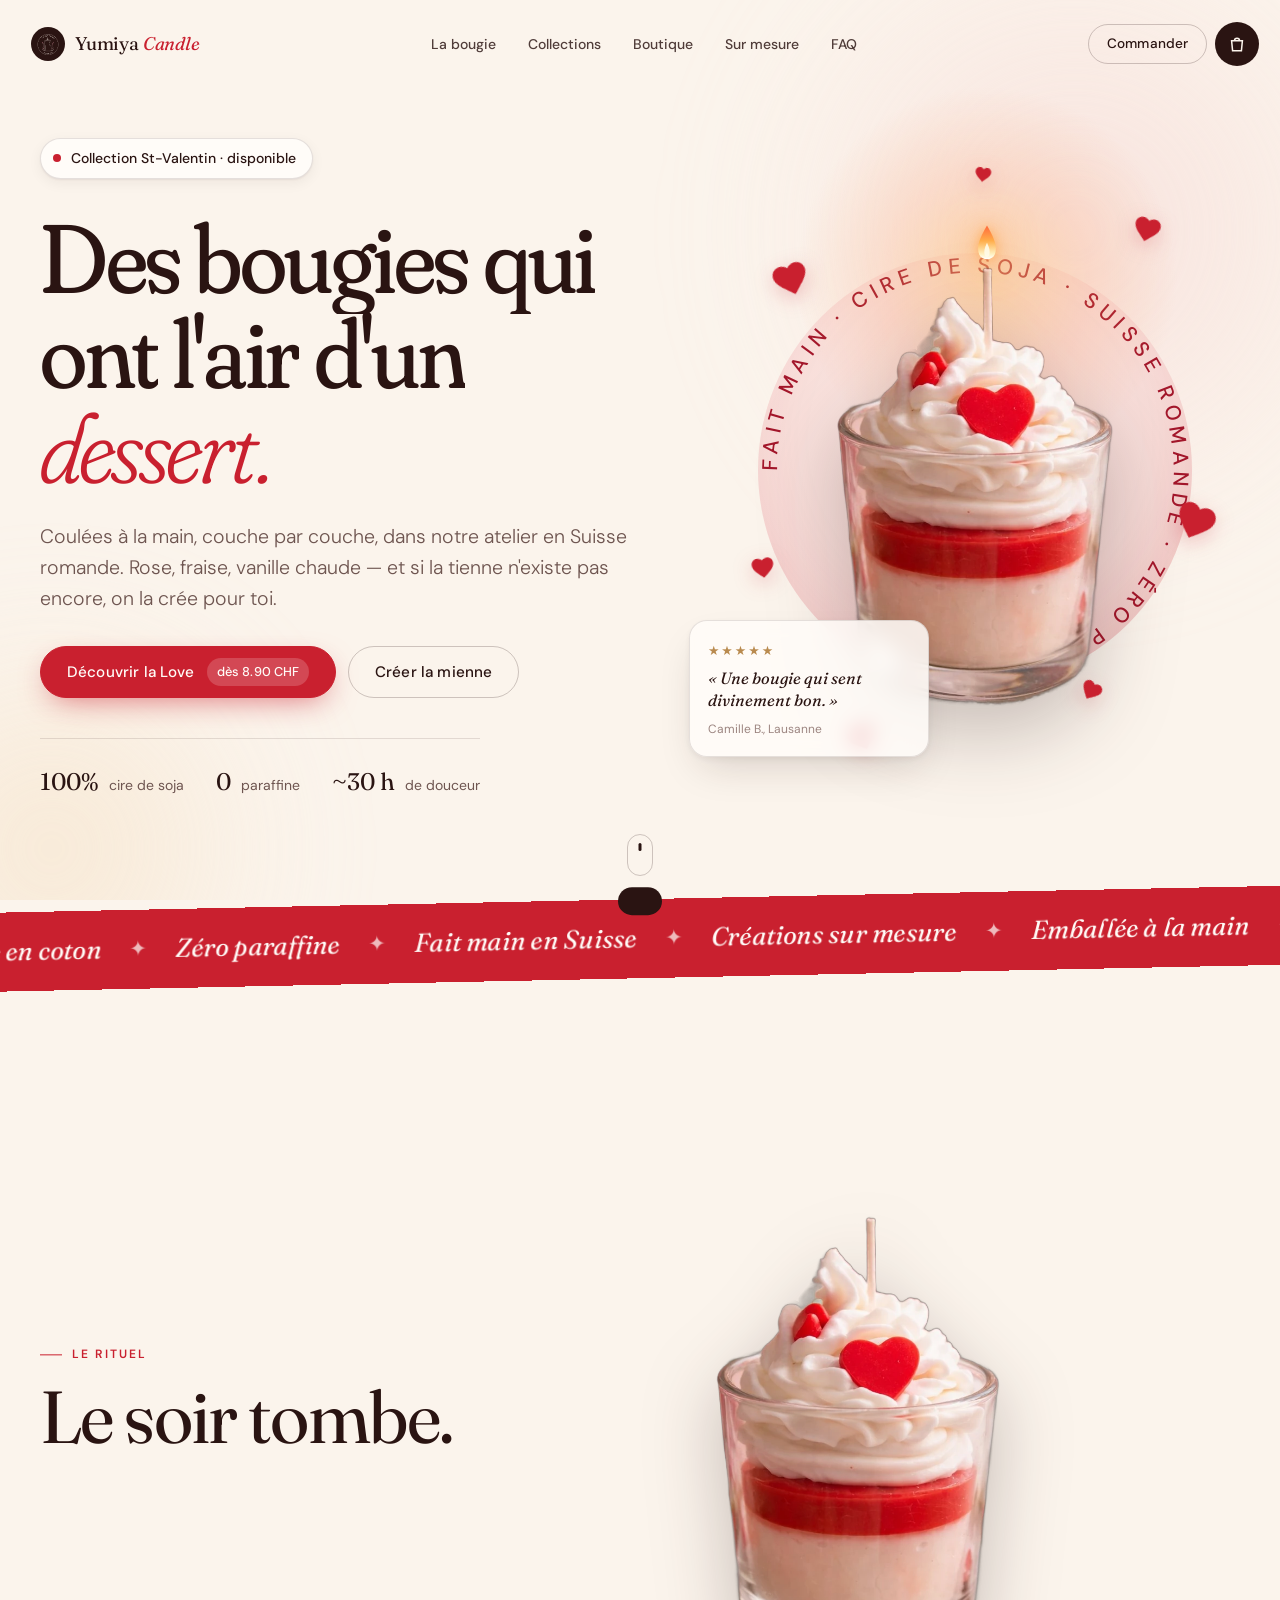
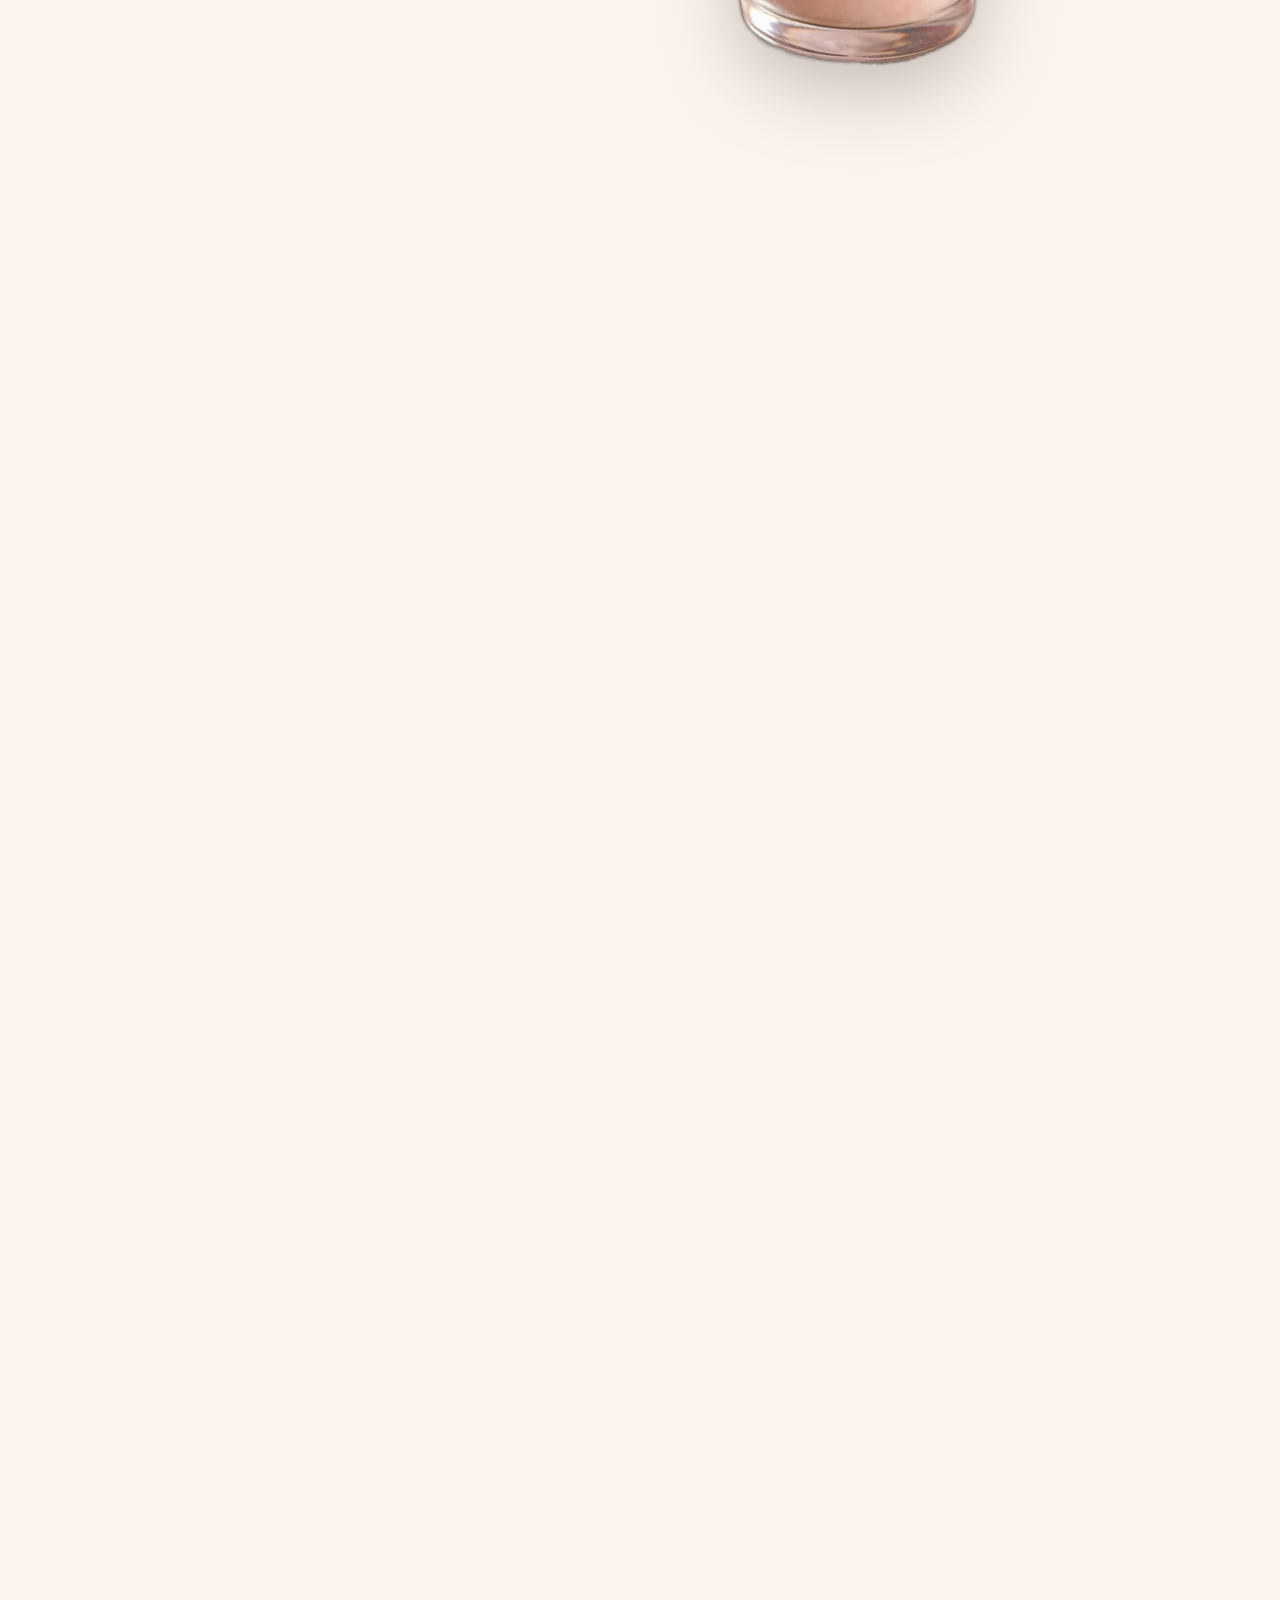
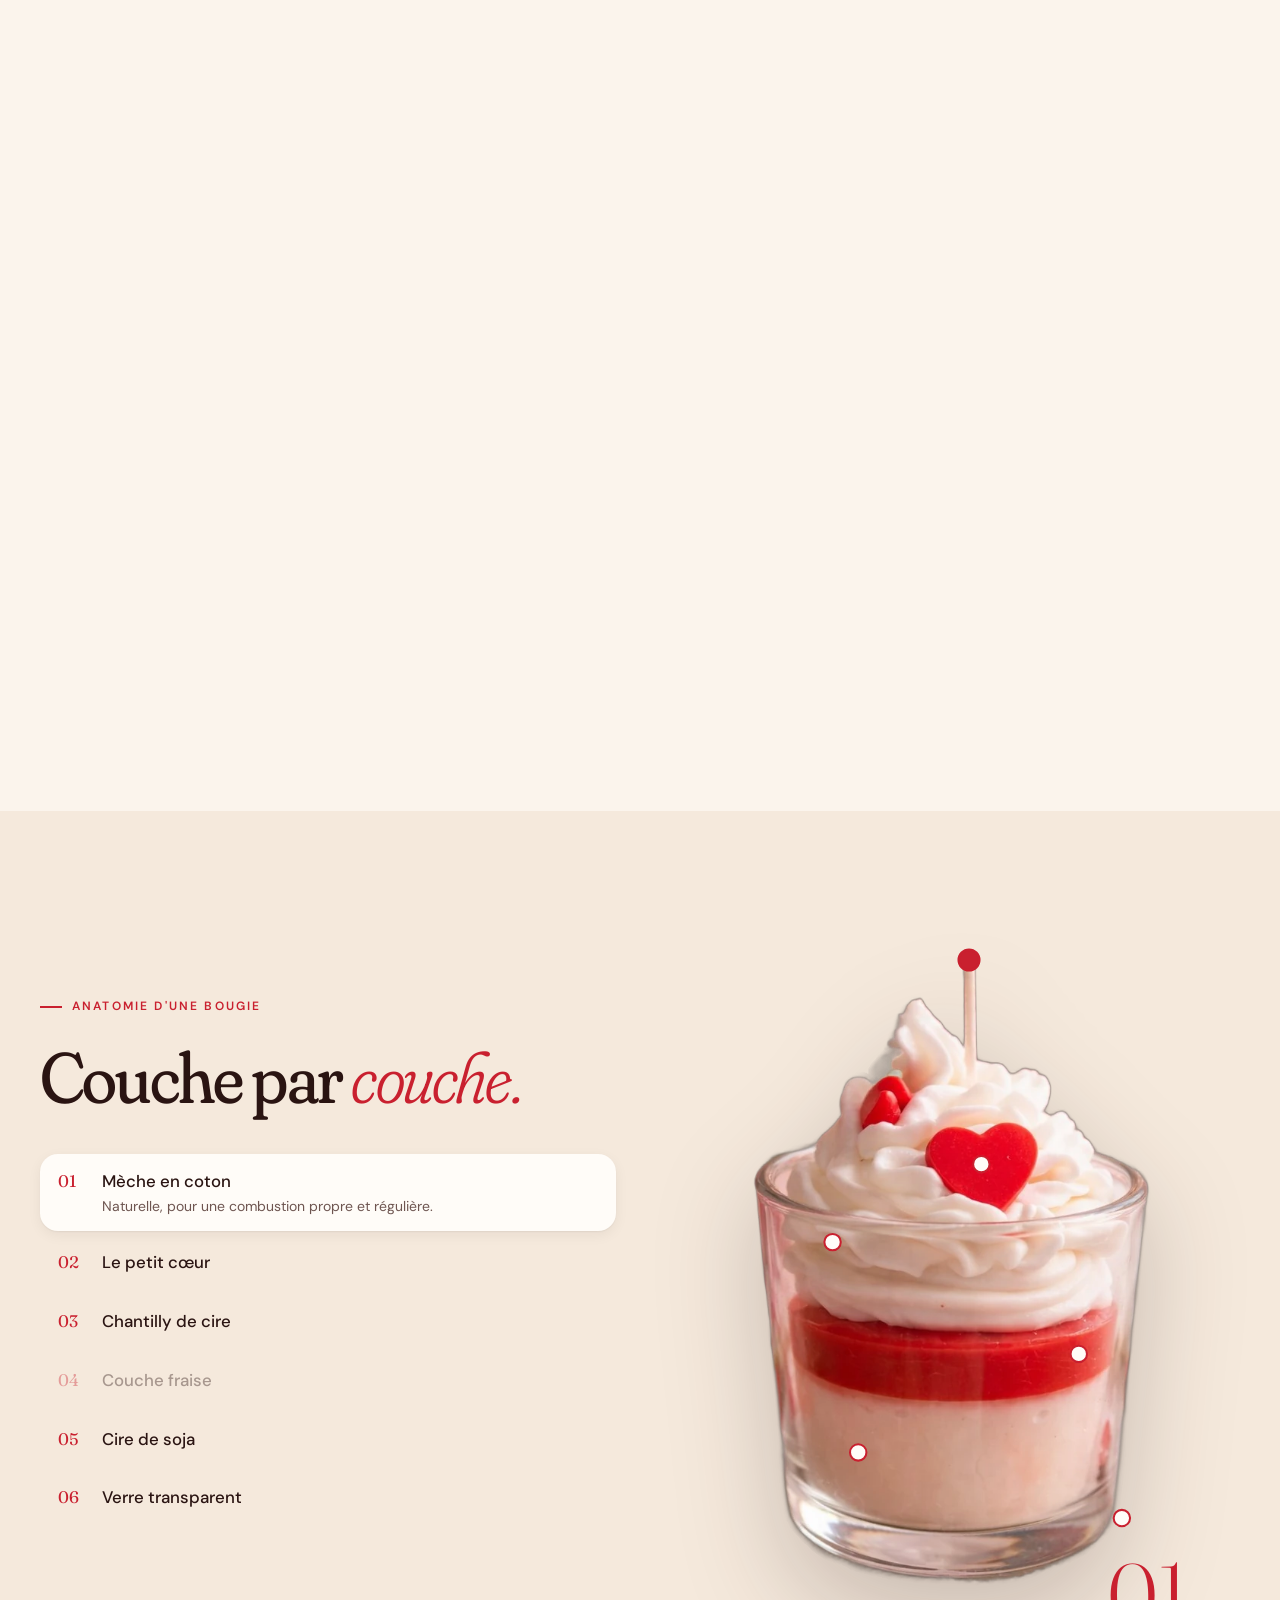
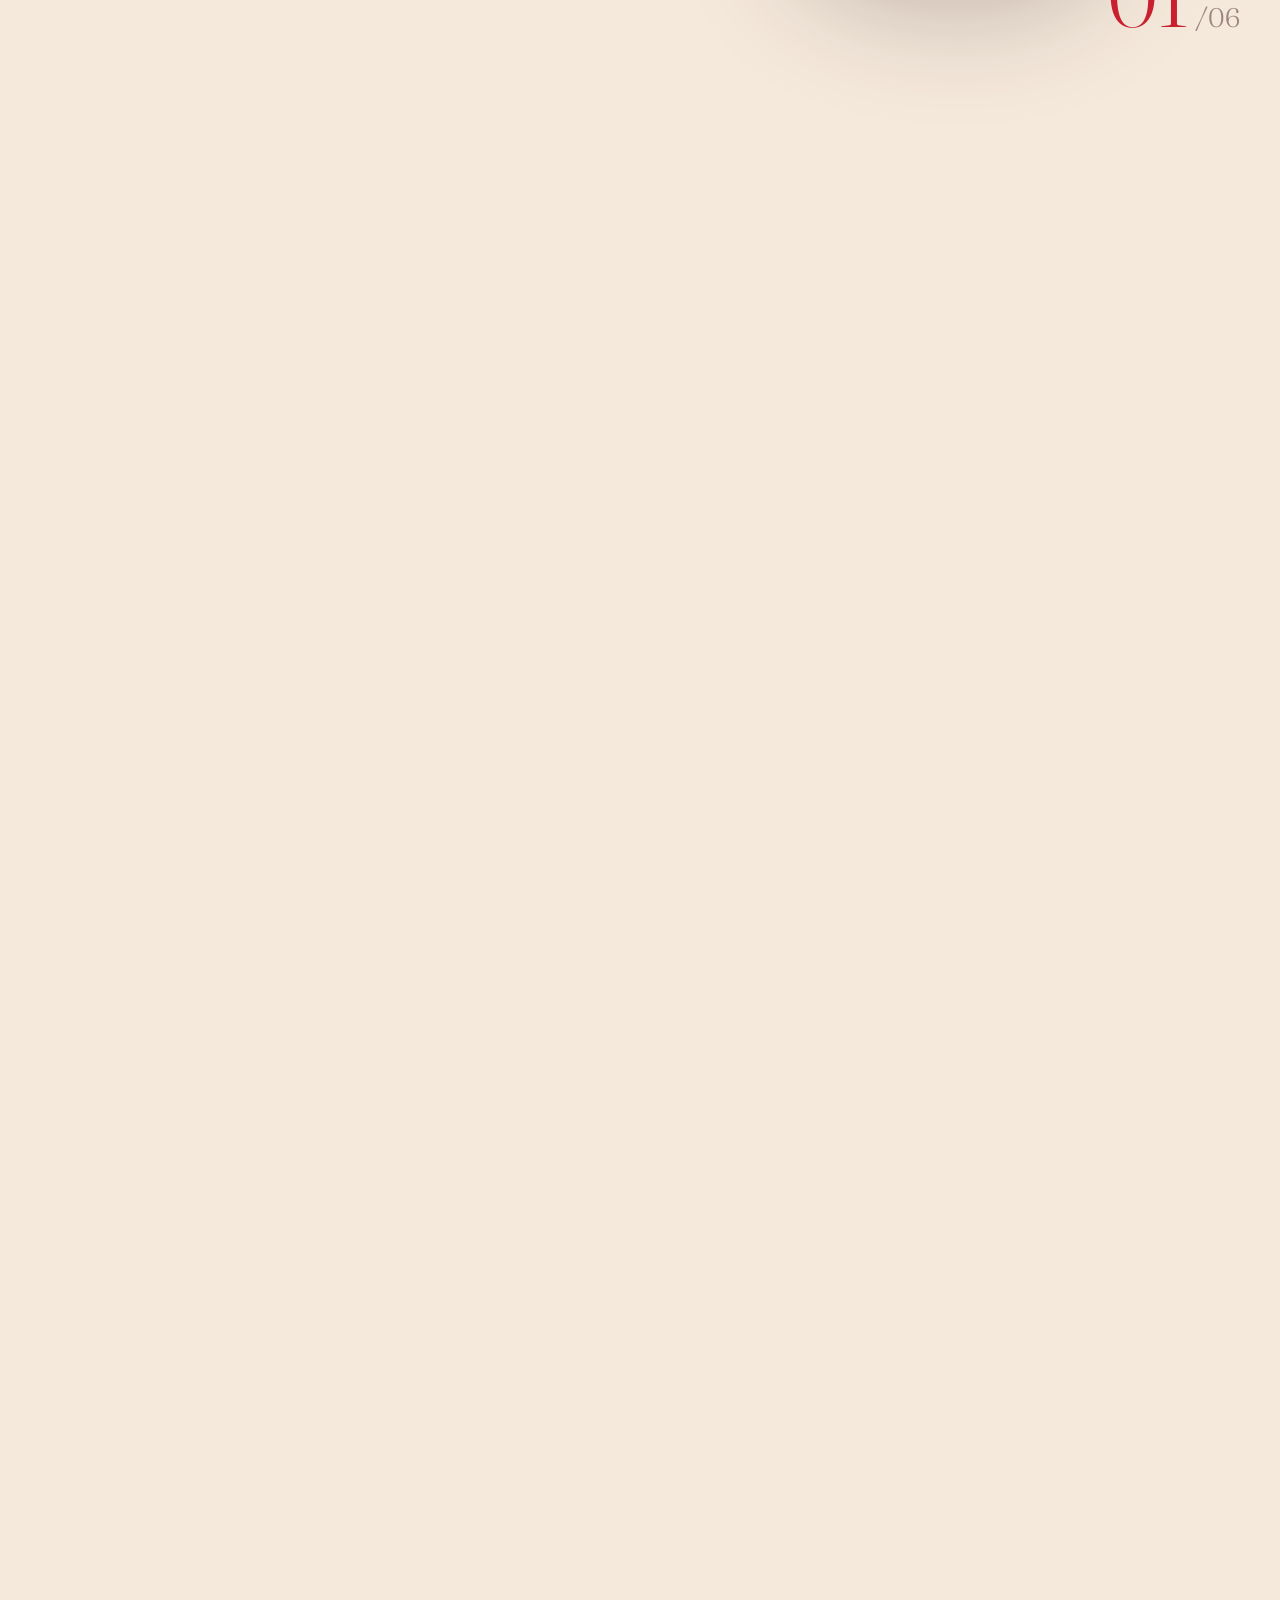
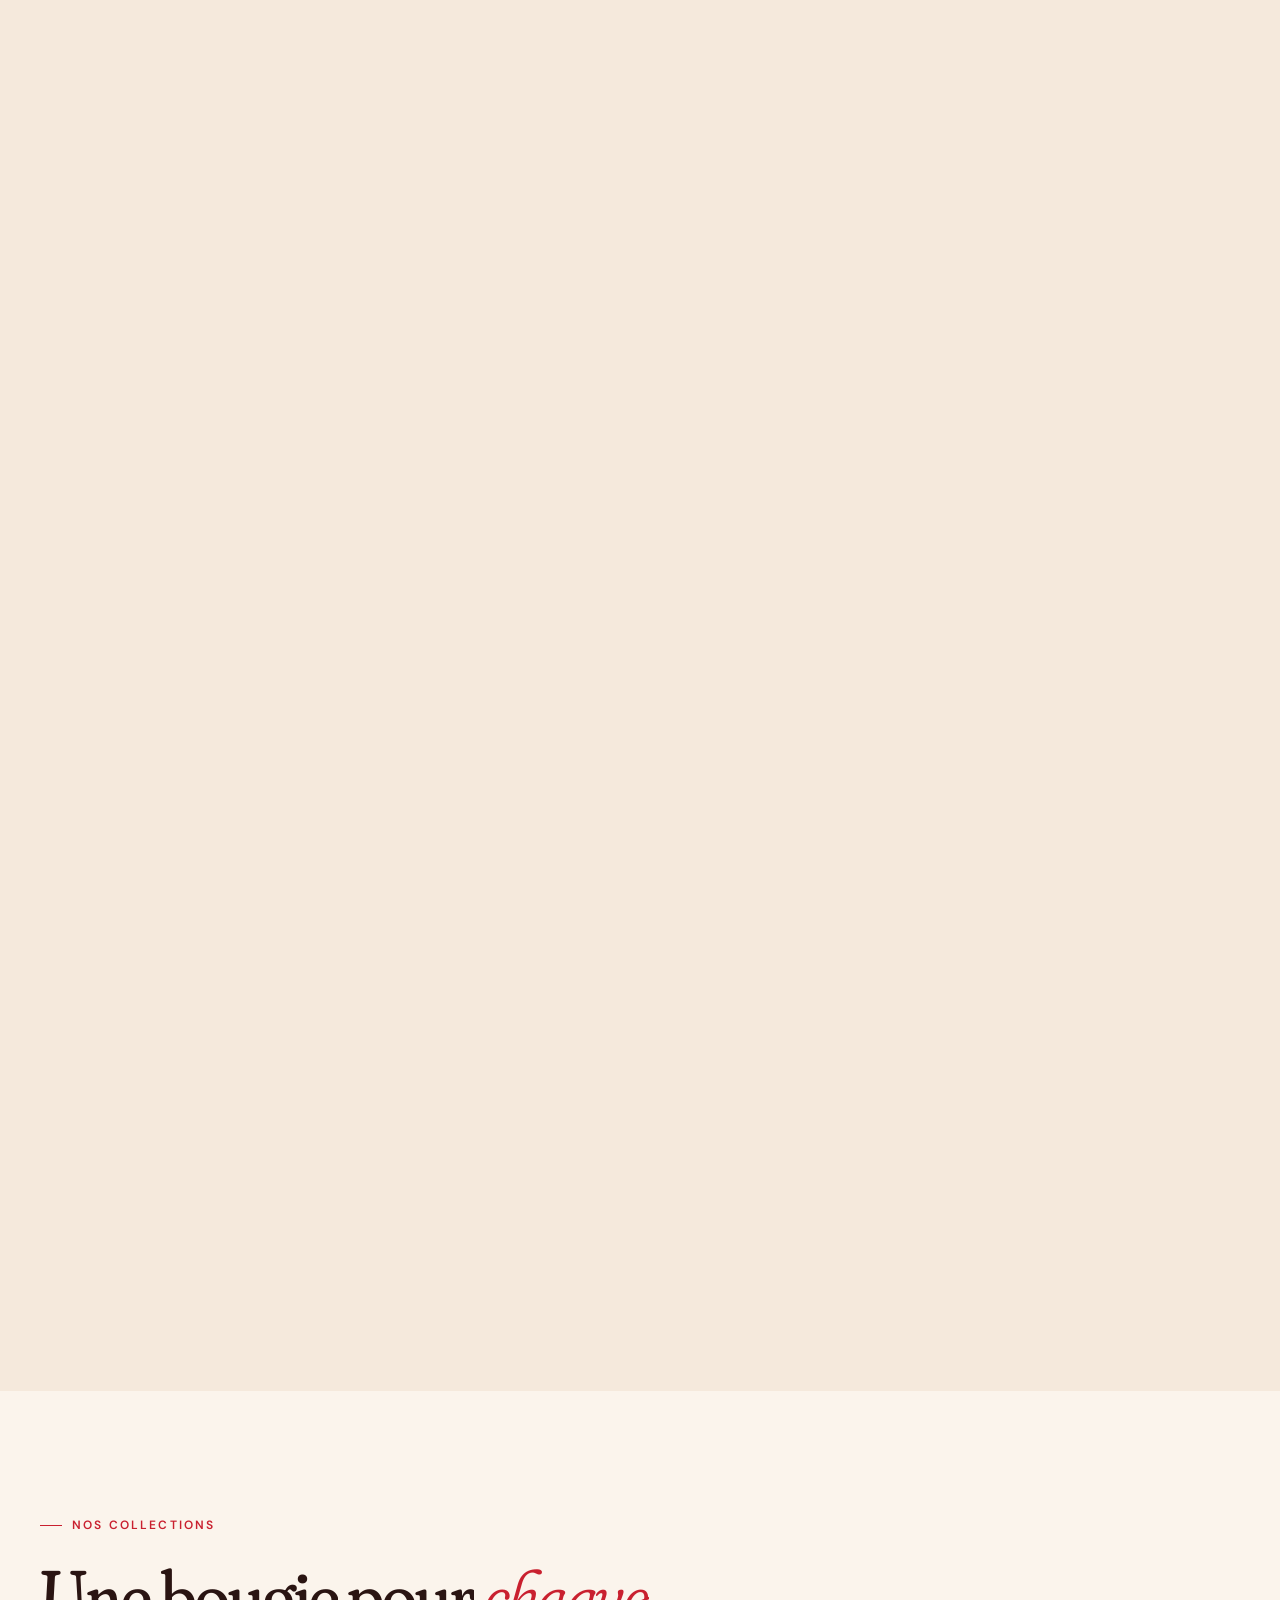
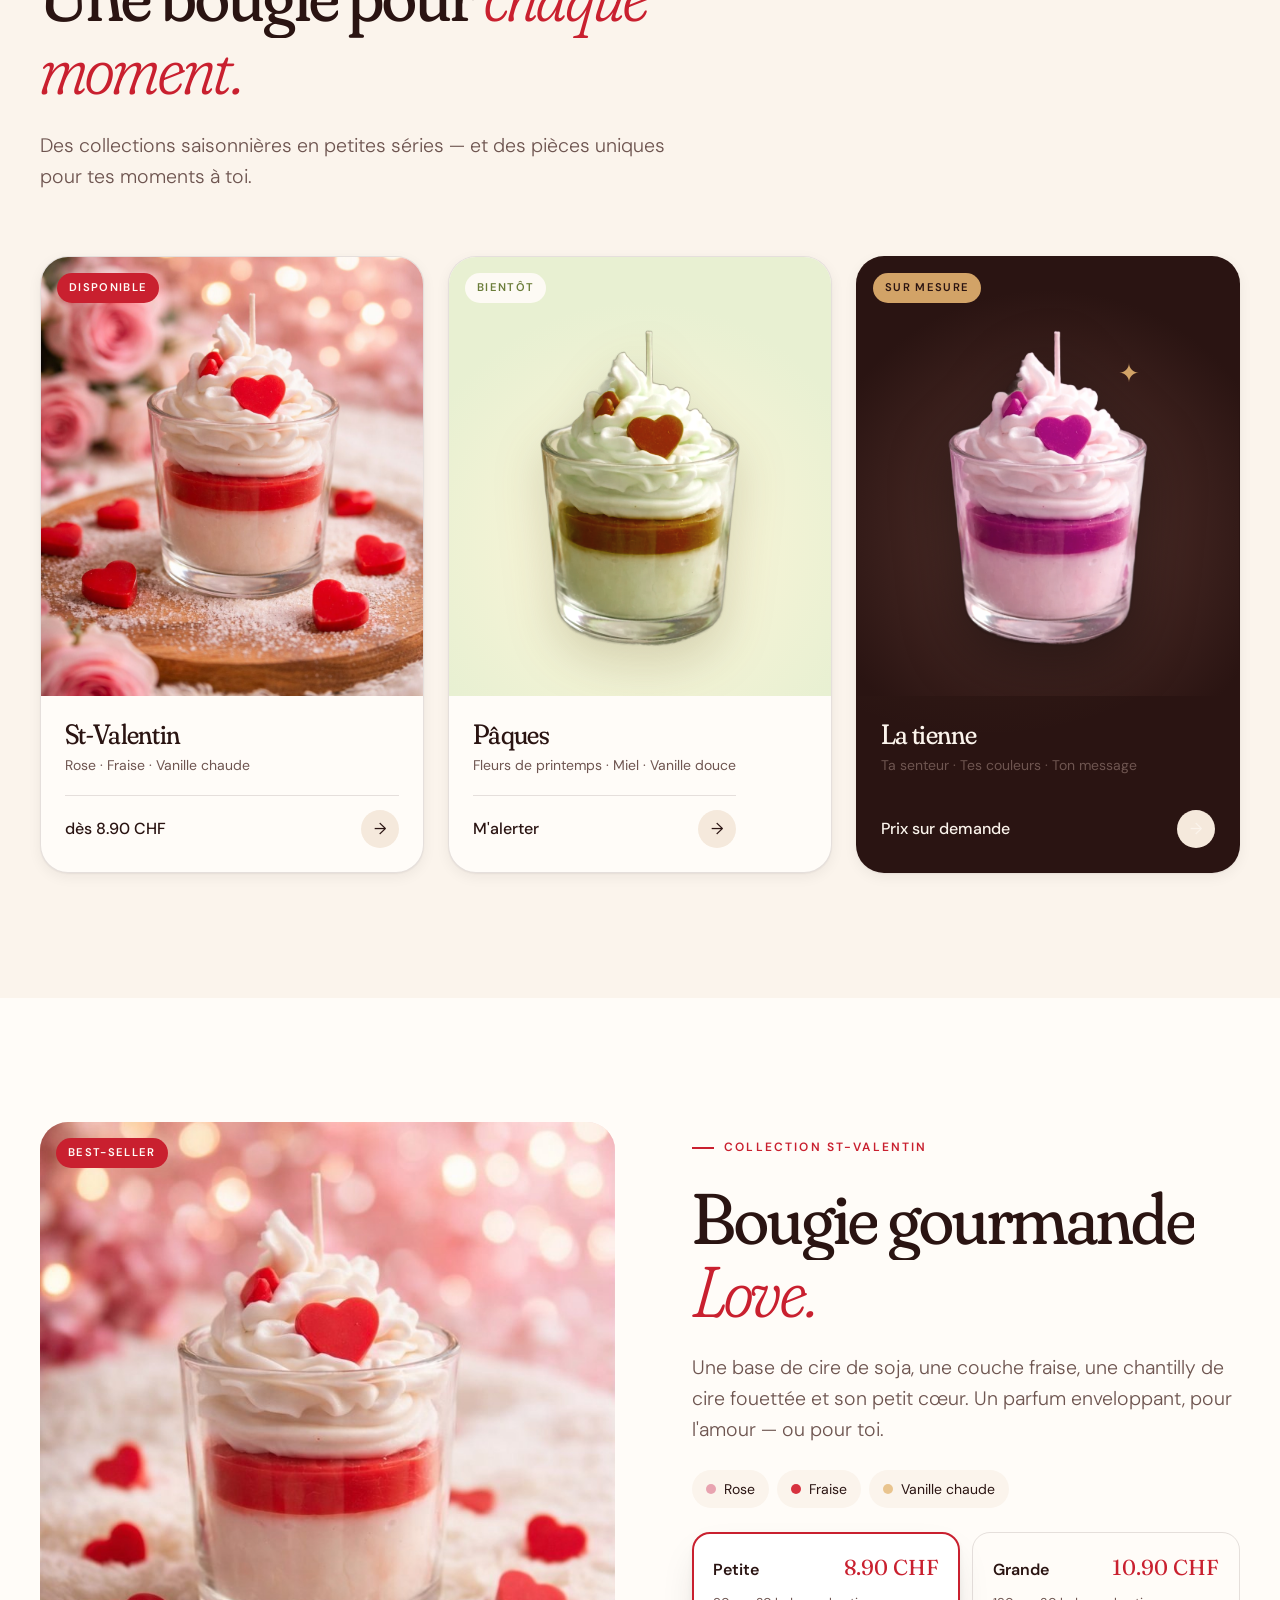
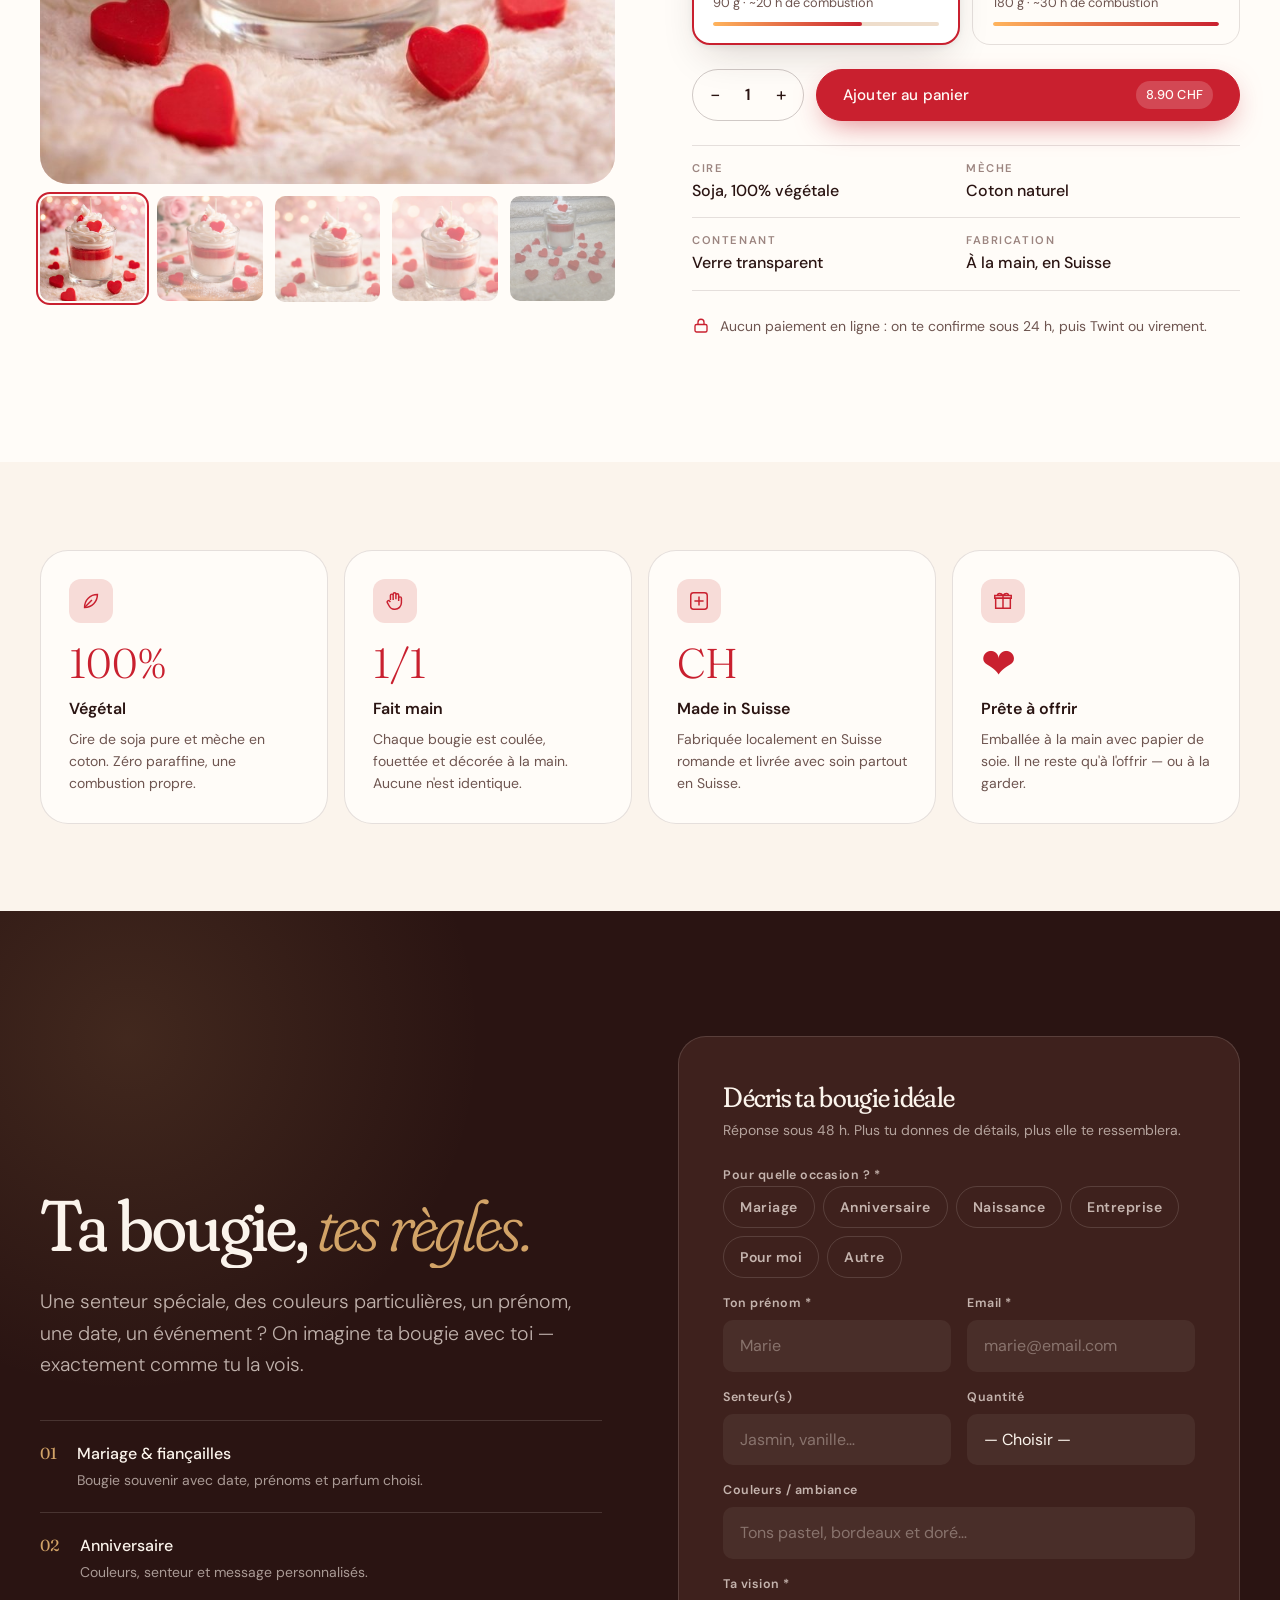
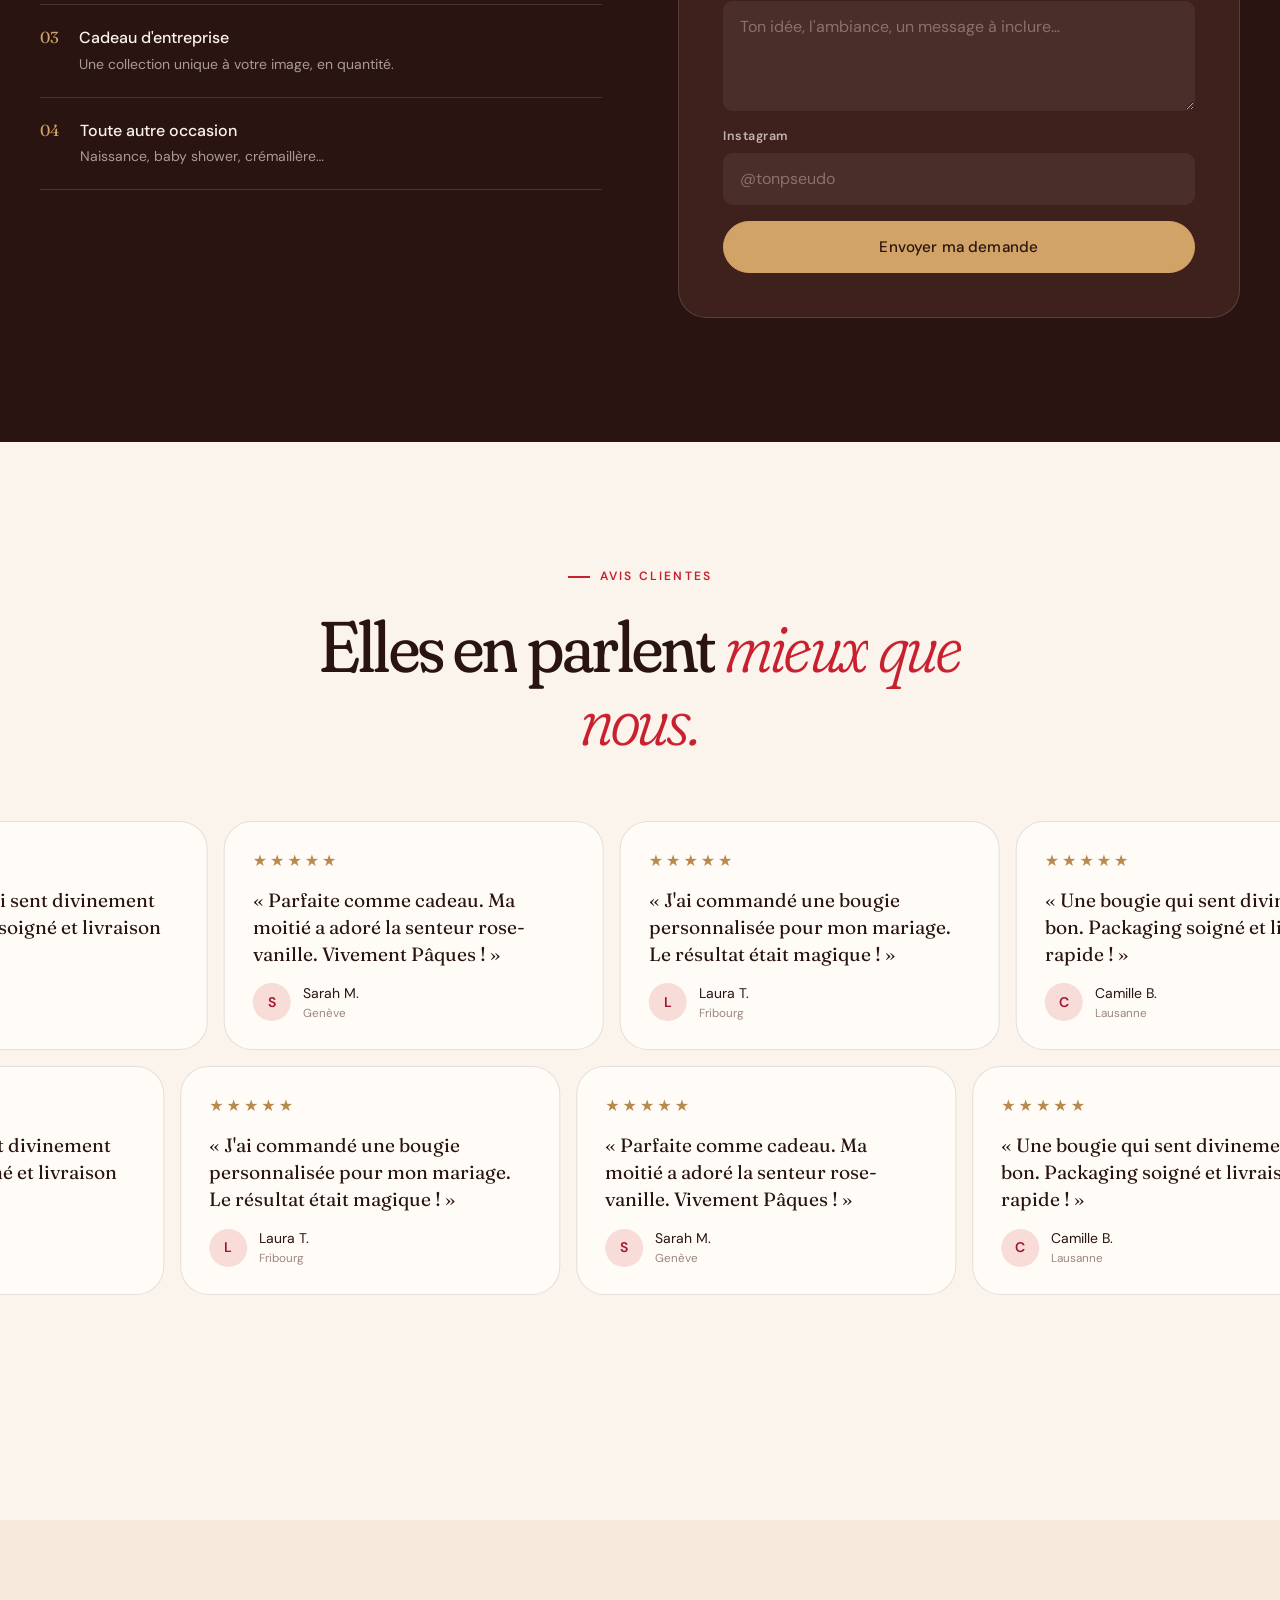
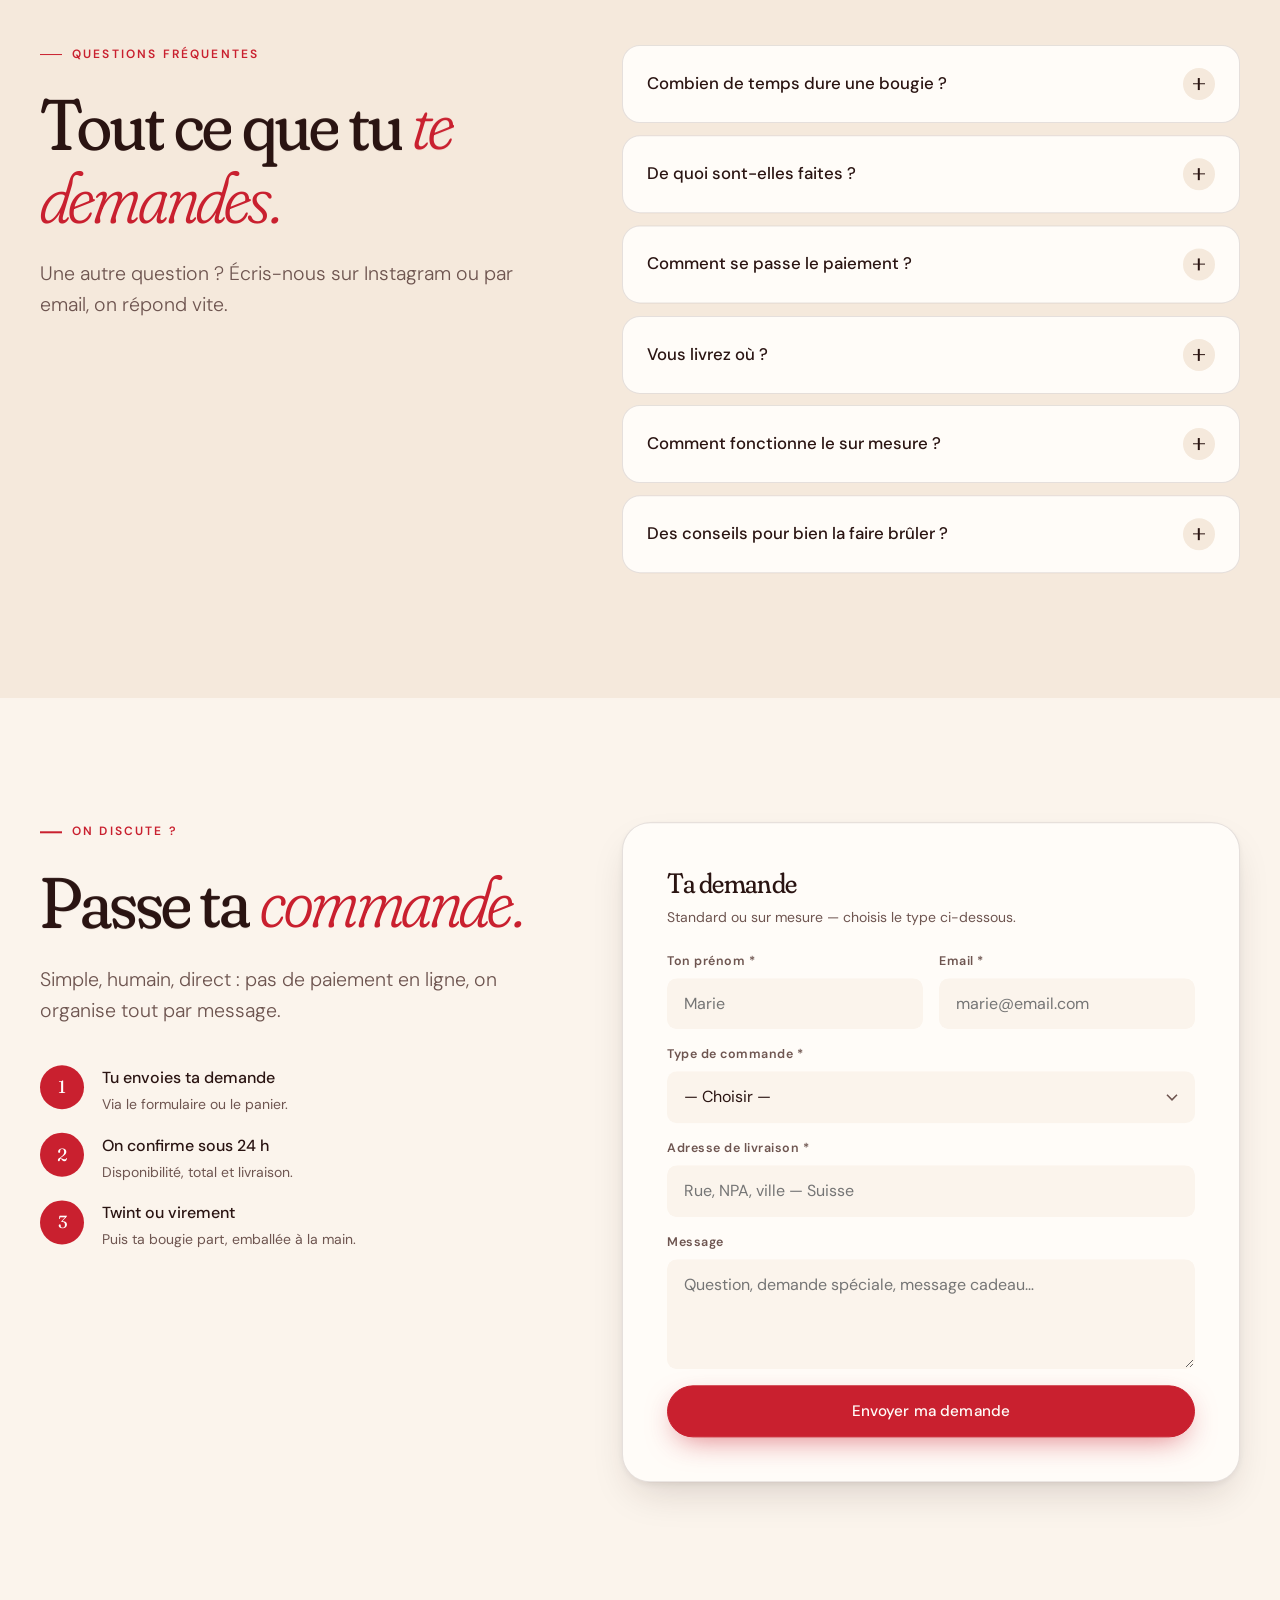
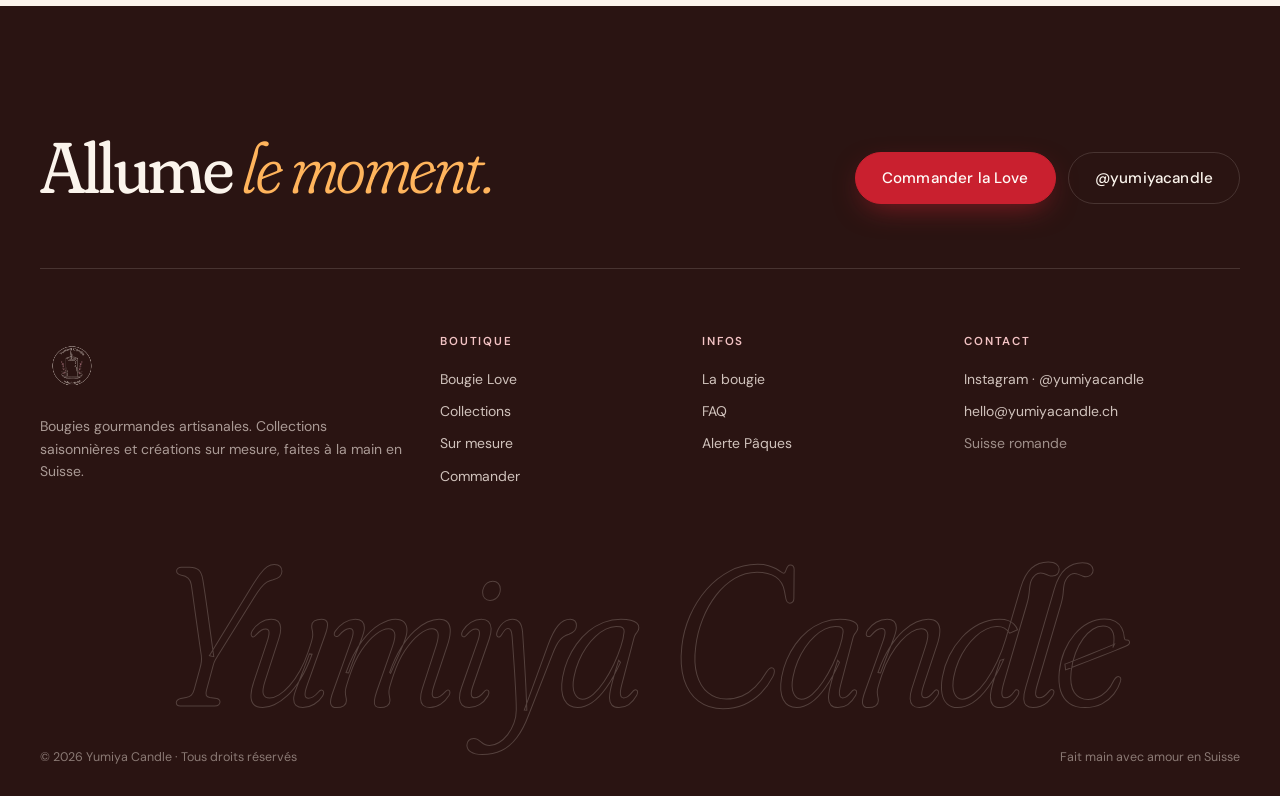
==== commit 0ca113fa: "Refonte complète : design system, banque de composants et animations Motion - Design system en token" ====
--- a/index.html
+++ b/index.html
@@ -3,282 +3,331 @@
 <head>
 <meta charset="UTF-8"/>
 <meta name="viewport" content="width=device-width,initial-scale=1"/>
-<title>Yumiya Candle – Bougies gourmandes artisanales</title>
-<meta name="description" content="Bougies gourmandes coulées à la main, couche par couche, en Suisse romande. Cire de soja, mèche coton, zéro paraffine. Collections saisonnières et créations sur mesure."/>
-<meta name="theme-color" content="#120709"/>
+<title>Yumiya Candle – Bougies gourmandes artisanales, faites main en Suisse</title>
+<meta name="description" content="Des bougies qui ont l'air d'un dessert. Coulées à la main, couche par couche, en Suisse romande : cire de soja 100% végétale, mèche coton, zéro paraffine. Dès 8.90 CHF et créations sur mesure."/>
+<meta name="theme-color" content="#FBF4EC"/>
+<meta property="og:type" content="website"/>
 <meta property="og:title" content="Yumiya Candle – Bougies gourmandes artisanales"/>
-<meta property="og:description" content="Des bougies qui ont l'air d'un dessert. Faites main en Suisse."/>
+<meta property="og:description" content="Des bougies qui ont l'air d'un dessert — et qui sentent pareil. Faites main en Suisse."/>
 <meta property="og:image" content="assets/photo-coeurs.jpg"/>
 <link rel="icon" href="assets/logo-light.png"/>
 <link rel="preload" as="image" href="assets/candle-cutout.webp"/>
 <link rel="preconnect" href="https://fonts.googleapis.com"/>
 <link rel="preconnect" href="https://fonts.gstatic.com" crossorigin/>
-<link href="https://fonts.googleapis.com/css2?family=Anton&family=DM+Sans:opsz,wght@9..40,300;9..40,400;9..40,500;9..40,600&family=Fraunces:ital,opsz,wght@0,9..144,400;0,9..144,500;1,9..144,400&display=swap" rel="stylesheet"/>
+<link href="https://fonts.googleapis.com/css2?family=DM+Sans:opsz,wght@9..40,300;9..40,400;9..40,500;9..40,600&family=Fraunces:ital,opsz,wght,SOFT@0,9..144,300..600,100;1,9..144,300..600,100&display=swap" rel="stylesheet"/>
 <link rel="stylesheet" href="assets/style.css"/>
+<script>document.documentElement.classList.add("js");if(matchMedia("(prefers-reduced-motion: reduce)").matches)document.documentElement.classList.add("reduced")</script>
+<script type="application/ld+json">
+{"@context":"https://schema.org","@type":"Product","name":"Bougie Gourmande Love","brand":{"@type":"Brand","name":"Yumiya Candle"},
+"description":"Bougie gourmande artisanale : cire de soja, couche fraise, chantilly de cire et petit cœur. Rose, fraise, vanille chaude.",
+"image":"assets/candle-portrait.jpg",
+"offers":{"@type":"AggregateOffer","priceCurrency":"CHF","lowPrice":"8.90","highPrice":"10.90","availability":"https://schema.org/InStock"}}
+</script>
 </head>
 <body>
 
-<!-- ═══ ÉCRAN D'OUVERTURE ═══ -->
-<div class="loader" id="loader" aria-hidden="true">
-  <div class="loader-in">
-    <div class="loader-flame" data-flame-svg></div>
+<a class="skip" href="#main">Aller au contenu</a>
+
+<!-- ═══ OUVERTURE ═══ -->
+<div class="intro" id="intro" aria-hidden="true">
+  <div class="intro-flame" data-flame></div>
+  <div class="intro-word"><span>Yumiya</span><em>Candle</em></div>
+</div>
+
+<!-- ═══ COMPOSANT : MENU ═══ -->
+<div class="scrollbar" id="scrollbar"></div>
+<header class="nav" id="nav">
+  <a href="#top" class="brand" aria-label="Yumiya Candle — accueil">
     <img src="assets/logo-light.png" alt=""/>
-    <div class="loader-name">Yumiya Candle</div>
-    <div class="loader-bar"><span id="loader-bar"></span></div>
+    <span>Yumiya <em>Candle</em></span>
+  </a>
+  <nav class="nav-links" id="nav-links" aria-label="Navigation principale">
+    <span class="nav-pill" id="nav-pill"></span>
+    <a href="#bougie">La bougie</a>
+    <a href="#collections">Collections</a>
+    <a href="#love">Boutique</a>
+    <a href="#sur-mesure">Sur mesure</a>
+    <a href="#faq">FAQ</a>
+  </nav>
+  <div class="nav-end">
+    <a href="#commander" class="btn btn-sm btn-ghost nav-cta">Commander</a>
+    <button class="cart-btn" id="cart-open" aria-label="Ouvrir le panier">
+      <svg viewBox="0 0 24 24" fill="none" stroke="currentColor" stroke-width="1.8"><path d="M5.5 8h13l-1.2 12H6.7L5.5 8z"/><path d="M9 8a3 3 0 0 1 6 0"/></svg>
+      <span class="cart-count" id="cart-count">0</span>
+    </button>
+    <button class="burger" id="burger" aria-label="Menu" aria-expanded="false"><span></span><span></span></button>
   </div>
+</header>
+<div class="menu" id="menu">
+  <nav>
+    <a href="#bougie"><small>01</small>La bougie</a>
+    <a href="#collections"><small>02</small>Collections</a>
+    <a href="#love"><small>03</small>Boutique</a>
+    <a href="#sur-mesure"><small>04</small>Sur mesure</a>
+    <a href="#faq"><small>05</small>FAQ</a>
+    <a href="#commander"><small>06</small>Commander</a>
+  </nav>
+  <p>Fait main en Suisse romande · <a href="https://www.instagram.com/yumiyacandle" target="_blank" rel="noopener">@yumiyacandle</a></p>
 </div>
 
-<!-- ═══ NAVIGATION ═══ -->
-<header class="nav" id="nav">
-  <a href="#top" class="nav-logo" aria-label="Yumiya Candle — accueil">
-    <img src="assets/logo-light.png" alt=""/><span>Yumiya Candle</span>
-  </a>
-  <ul class="nav-links">
-    <li><a href="#couches">La bougie</a></li>
-    <li><a href="#coffret">Le coffret</a></li>
-    <li><a href="#gamme">La gamme</a></li>
-    <li><a href="#sur-mesure">Sur mesure</a></li>
-    <li><a href="#commander">Commander</a></li>
-  </ul>
-  <button class="nav-cart" id="cart-open" aria-label="Ouvrir le panier">
-    <svg viewBox="0 0 24 24" fill="none" stroke="currentColor" stroke-width="2"><path d="M6 7h12l-1 13H7L6 7z"/><path d="M9 7a3 3 0 0 1 6 0"/></svg>
-    <span class="t">Panier</span><span class="cart-count" id="cart-count">0</span>
-  </button>
-  <button class="burger" id="burger" aria-label="Menu"><span></span><span></span><span></span></button>
-</header>
-<nav class="drawer" id="drawer">
-  <a href="#couches">La bougie</a>
-  <a href="#coffret">Le coffret</a>
-  <a href="#gamme">La gamme</a>
-  <a href="#sur-mesure">Sur mesure</a>
-  <a href="#commander">Commander</a>
-</nav>
-
-<main id="top">
-
-  <!-- ═══ 1. HERO : la vraie bougie, qui s'allume au scroll ═══ -->
-  <section class="scene hero" data-scene="hero">
-    <div class="scene-sticky">
-      <div class="hero-bg"></div>
-      <div class="hero-warm" id="hero-warm"></div>
-      <div class="hero-grain"></div>
-      <div class="kicker hero-kicker">Artisanal · Végétal · Fait en Suisse</div>
-      <a href="#produit" class="hero-price" aria-label="Dès 8.90 CHF"><span>Dès<b>8.90</b>CHF</span></a>
-
-      <h1 class="hero-word display" id="hero-word" aria-label="Bougies gourmandes">Bougies</h1>
-
-      <div class="hero-candle" id="hero-candle">
-        <div class="hero-candle-in">
-          <div class="hero-glow" id="hero-glow"></div>
-          <div class="hero-flame" id="hero-flame" data-flame-svg></div>
-          <img src="assets/candle-cutout.webp" alt="Bougie gourmande Yumiya : chantilly de cire, cœur rouge, couche fraise dans un verre"/>
-          <div class="hero-floor"></div>
-        </div>
-      </div>
-      <div class="hearts" id="hearts"></div>
-
-      <div class="hero-script serif-it" id="hero-script" aria-hidden="true"><span>gourmandes.</span></div>
-
-      <div class="hero-side l" id="side-l">
-        <span class="display">Coulée</span><span class="serif-it">à la main.</span>
-        <p>Une par une, couche par couche, dans notre atelier en Suisse romande.</p>
-      </div>
-      <div class="hero-side r" id="side-r">
-        <span class="display">Allume</span><span class="serif-it">le moment.</span>
-        <p>Rose, fraise, vanille chaude. Jusqu'à ~30 h de douceur.</p>
-      </div>
-
-      <div class="hero-bottom" id="hero-bottom">
-        <p class="lead">Des bougies qui ont l'air d'un dessert — et qui sentent pareil. Et si la tienne n'existe pas encore, on la crée pour toi.</p>
-        <div class="hero-cta">
-          <a href="#produit" class="btn">Voir la bougie</a>
-          <a href="#sur-mesure" class="btn btn-ghost">Commande perso</a>
-        </div>
-      </div>
-      <div class="scroll-hint" id="scroll-hint"></div>
-    </div>
-  </section>
-
-  <div class="marquee" aria-hidden="true"><div class="marquee-track">
-    <span>Cire de soja 100% végétale</span><span>Fait main en Suisse</span><span>Mèche en coton</span><span>Zéro paraffine</span><span>Commandes sur mesure</span><span>Livraison soignée</span>
-    <span>Cire de soja 100% végétale</span><span>Fait main en Suisse</span><span>Mèche en coton</span><span>Zéro paraffine</span><span>Commandes sur mesure</span><span>Livraison soignée</span>
-  </div></div>
-
-  <!-- ═══ 2. MANIFESTE ═══ -->
-  <section class="scene manifest" data-scene="manifest">
-    <div class="scene-sticky">
-      <p id="manifest-text">Pas de production en série. Pas de compromis. Juste de la <em>cire de soja</em>, une <em>mèche en coton</em> et des senteurs qui donnent <em>faim.</em></p>
-    </div>
-  </section>
-
-  <!-- ═══ 3. COUCHE PAR COUCHE ═══ -->
-  <section class="scene stack" id="couches" data-scene="stack">
-    <div class="scene-sticky">
-      <div class="stack-head" id="stack-head">
-        <div class="kicker">Anatomie d'une bougie</div>
-        <h2 class="display lines">Couche<br/>par couche.</h2>
-        <p class="lead">Chaque étage est coulé, fouetté et décoré à la main. Voici ce qu'il y a dans ton verre.</p>
-      </div>
-      <div class="stage" id="stage">
-        <img class="stage-photo" id="stage-photo" src="assets/candle-cutout.webp" alt="" loading="lazy"/>
-        <!-- calques dessinés par main.js -->
-        <div class="labels" id="labels"></div>
-      </div>
-      <div class="stack-end" id="stack-end">
-        <h3 class="display">6 couches.<br/>0 machine.</h3>
-        <p>Chaque bougie est unique — comme celle ou celui qui la reçoit.</p>
-      </div>
-      <div class="progress" id="progress"><span></span><span></span><span></span><span></span><span></span><span></span></div>
-    </div>
-  </section>
-
-  <!-- ═══ 4. LE COFFRET ═══ -->
-  <section class="scene box-scene" id="coffret" data-scene="box" data-nav="light">
-    <div class="scene-sticky">
-      <div class="box-copy">
-        <div class="kicker">Prête à offrir</div>
-        <h2 class="display lines">Le<br/><em class="serif-it">coffret.</em></h2>
-        <p class="lead">Chaque bougie part emballée à la main, calée dans son papier de soie. Il ne reste qu'à l'offrir — ou à te la garder.</p>
-        <div class="box-steps">
-          <div class="box-step"><b>01</b><span>Coulée et décorée à la main dans notre atelier</span></div>
-          <div class="box-step"><b>02</b><span>Emballée avec soin, papier de soie et ruban</span></div>
-          <div class="box-step"><b>03</b><span>Livrée partout en Suisse</span></div>
-        </div>
-      </div>
-      <div class="box-wrap">
-        <div class="box">
-          <div class="box-shadow"></div>
-          <div class="box-back"></div>
-          <div class="box-tissue" id="box-tissue"></div>
-          <div class="box-candle"><div id="box-candle-in"><img src="assets/candle-cutout.webp" alt="" loading="lazy"/></div></div>
-          <div class="box-front">
-            <img src="assets/logo-light.png" alt=""/>
-            <small>Handmade in Switzerland</small>
-          </div>
-          <div class="box-lid" id="box-lid">
-            <div class="box-lid-top"><div class="box-ribbon"></div><span>Yumiya Candle</span></div>
-          </div>
-        </div>
-      </div>
-    </div>
-  </section>
-
-  <!-- ═══ 5. LA GAMME ═══ -->
-  <section class="lineup" id="gamme" data-nav="light">
-    <div class="lineup-head">
-      <div class="kicker rv" style="color:var(--rose-2)">Nos collections</div>
-      <h2 class="display lines">La gamme.</h2>
-      <p class="rv">Des collections saisonnières en petites séries, et des créations uniques pour tes moments à toi.</p>
-    </div>
-    <div class="lineup-grid">
-      <article class="card">
-        <div class="card-media">
-          <span class="pill">Disponible</span>
-          <img src="assets/candle-portrait.jpg" alt="Bougie gourmande Love, collection St-Valentin" loading="lazy"/>
-        </div>
-        <div class="card-body">
-          <h3>St-Valentin</h3>
-          <p>Rose · Fraise · Vanille chaude</p>
-          <div class="card-foot"><strong>dès 8.90 CHF</strong><a href="#produit">Voir <span>→</span></a></div>
-        </div>
+<main id="main">
+
+  <!-- ═══ COMPOSANT : EN-TÊTE (HERO) ═══ -->
+  <section class="hero" id="top">
+    <div class="hero-bg" aria-hidden="true"><span class="blob b1"></span><span class="blob b2"></span></div>
+    <div class="container hero-grid">
+      <div class="hero-copy">
+        <a href="#love" class="chip chip-live" data-hero-in><span class="dot"></span>Collection St-Valentin · disponible</a>
+        <h1 class="display-xl" id="hero-title">Des bougies qui ont l'air d'un <em>dessert.</em></h1>
+        <p class="lead" data-hero-in>Coulées à la main, couche par couche, dans notre atelier en Suisse romande. Rose, fraise, vanille chaude — et si la tienne n'existe pas encore, on la crée pour toi.</p>
+        <div class="hero-cta" data-hero-in>
+          <a href="#love" class="btn btn-primary" data-magnetic><span>Découvrir la Love</span><span class="btn-tag">dès 8.90 CHF</span></a>
+          <a href="#sur-mesure" class="btn btn-ghost">Créer la mienne</a>
+        </div>
+        <ul class="hero-trust" data-hero-in>
+          <li><b>100%</b> cire de soja</li>
+          <li><b>0</b> paraffine</li>
+          <li><b>~30 h</b> de douceur</li>
+        </ul>
+      </div>
+      <div class="hero-visual" id="hero-visual">
+        <div class="plate" aria-hidden="true"></div>
+        <svg class="badge-ring" viewBox="0 0 200 200" aria-hidden="true">
+          <defs><path id="ring" d="M100,100 m-78,0 a78,78 0 1,1 156,0 a78,78 0 1,1 -156,0"/></defs>
+          <text><textPath href="#ring">fait main · cire de soja · Suisse romande · zéro paraffine · </textPath></text>
+        </svg>
+        <div class="hero-candle" id="hero-candle">
+          <div class="candle-wrap">
+            <div class="glow" aria-hidden="true"></div>
+            <div class="wick-flame" data-flame aria-hidden="true"></div>
+            <img src="assets/candle-cutout.webp" alt="Bougie gourmande Love : chantilly de cire, cœur rouge et couche fraise dans un verre" width="559" height="864"/>
+          </div>
+        </div>
+        <div class="float-hearts" id="float-hearts" aria-hidden="true"></div>
+        <div class="hero-note" data-hero-in>
+          <span class="stars">★★★★★</span>
+          <p>« Une bougie qui sent divinement bon. »</p>
+          <small>Camille B., Lausanne</small>
+        </div>
+      </div>
+    </div>
+    <a href="#bougie" class="scroll-cue" aria-label="Défiler"><span></span></a>
+  </section>
+
+  <!-- ═══ BANDEAU ═══ -->
+  <div class="ticker" aria-hidden="true">
+    <div class="ticker-track" id="ticker">
+      <span>Cire de soja 100% végétale</span><i>✦</i><span>Mèche en coton</span><i>✦</i><span>Zéro paraffine</span><i>✦</i><span>Fait main en Suisse</span><i>✦</i><span>Créations sur mesure</span><i>✦</i><span>Emballée à la main</span><i>✦</i>
+    </div>
+  </div>
+
+  <!-- ═══ SCÈNE : ALLUME-LA ═══ -->
+  <section class="ignite" id="bougie" data-scene="ignite">
+    <div class="ignite-sticky">
+      <div class="ignite-sky" id="ignite-sky" aria-hidden="true"></div>
+      <div class="ignite-lines">
+        <p class="ig-line" data-ig="0"><span class="kicker">Le rituel</span>Le soir tombe.</p>
+        <p class="ig-line" data-ig="1">Une allumette, <em>une flamme.</em></p>
+        <p class="ig-line" data-ig="2">Et la pièce sent la <em>fraise</em> &amp; la <em>vanille chaude.</em></p>
+      </div>
+      <div class="ignite-candle" id="ignite-candle">
+        <div class="candle-wrap">
+          <div class="glow big" id="ig-glow" aria-hidden="true"></div>
+          <div class="wick-flame" id="ig-flame" data-flame aria-hidden="true"></div>
+          <img src="assets/candle-cutout.webp" alt="" loading="lazy" width="559" height="864"/>
+        </div>
+        <div class="ignite-floor" aria-hidden="true"></div>
+      </div>
+      <div class="ignite-end" id="ignite-end">
+        <div class="stat"><b data-count="30" data-prefix="~" data-suffix=" h">~30 h</b><span>de combustion<br/>pour la grande</span></div>
+        <div class="stat"><b data-count="6">6</b><span>couches coulées<br/>à la main</span></div>
+        <div class="stat"><b>1/1</b><span>chaque bougie<br/>est unique</span></div>
+      </div>
+    </div>
+  </section>
+
+  <!-- ═══ SCÈNE : ANATOMIE ═══ -->
+  <section class="anatomy" id="anatomie" data-scene="anatomy">
+    <div class="anatomy-sticky container">
+      <div class="anatomy-copy">
+        <span class="kicker">Anatomie d'une bougie</span>
+        <h2 class="display-l">Couche par <em>couche.</em></h2>
+        <ol class="layers" id="layers">
+          <li data-x="54" data-y="3"><b>01</b><div><strong>Mèche en coton</strong><span>Naturelle, pour une combustion propre et régulière.</span></div></li>
+          <li data-x="57" data-y="34"><b>02</b><div><strong>Le petit cœur</strong><span>Posé à la main, à la toute fin. La signature Love.</span></div></li>
+          <li data-x="22" data-y="46"><b>03</b><div><strong>Chantilly de cire</strong><span>Fouettée puis pochée comme une vraie crème.</span></div></li>
+          <li data-x="80" data-y="63"><b>04</b><div><strong>Couche fraise</strong><span>Rose, fraise, vanille chaude : le cœur du parfum.</span></div></li>
+          <li data-x="28" data-y="78"><b>05</b><div><strong>Cire de soja</strong><span>100% végétale, zéro paraffine. La base de tout.</span></div></li>
+          <li data-x="90" data-y="88"><b>06</b><div><strong>Verre transparent</strong><span>Pour voir chaque étage — et le réutiliser ensuite.</span></div></li>
+        </ol>
+      </div>
+      <div class="anatomy-visual">
+        <div class="anatomy-candle" id="anatomy-candle">
+          <img src="assets/candle-cutout.webp" alt="Les couches de la bougie Love" loading="lazy" width="559" height="864"/>
+          <div class="hotspots" id="hotspots"></div>
+        </div>
+        <div class="anatomy-count" aria-hidden="true"><span id="anat-n">01</span><small>/06</small></div>
+      </div>
+    </div>
+  </section>
+
+  <!-- ═══ COLLECTIONS ═══ -->
+  <section class="section collections" id="collections">
+    <div class="container">
+      <header class="section-head">
+        <span class="kicker" data-rv>Nos collections</span>
+        <h2 class="display-l" data-split>Une bougie pour <em>chaque moment.</em></h2>
+        <p class="lead" data-rv>Des collections saisonnières en petites séries — et des pièces uniques pour tes moments à toi.</p>
+      </header>
+      <div class="coll-grid">
+        <a class="coll-card" href="#love" data-rv data-tilt>
+          <div class="coll-media"><img src="assets/candle-portrait.jpg" alt="Bougie Love, collection St-Valentin, entourée de roses" loading="lazy"/></div>
+          <span class="badge badge-red">Disponible</span>
+          <div class="coll-body">
+            <h3>St-Valentin</h3>
+            <p>Rose · Fraise · Vanille chaude</p>
+            <div class="coll-foot"><strong>dès 8.90 CHF</strong><span class="arrow">→</span></div>
+          </div>
+        </a>
+        <button class="coll-card spring" type="button" data-open="notify" data-rv data-tilt>
+          <div class="coll-media"><img class="tint-spring" src="assets/candle-cutout.webp" alt="Aperçu de la future bougie Printemps" loading="lazy"/></div>
+          <span class="badge badge-soft">Bientôt</span>
+          <div class="coll-body">
+            <h3>Pâques</h3>
+            <p>Fleurs de printemps · Miel · Vanille douce</p>
+            <div class="coll-foot"><strong>M'alerter</strong><span class="arrow">→</span></div>
+          </div>
+        </button>
+        <a class="coll-card custom" href="#sur-mesure" data-rv data-tilt>
+          <div class="coll-media"><img class="tint-custom" src="assets/candle-cutout.webp" alt="Aperçu d'une bougie sur mesure" loading="lazy"/><span class="sparkle" aria-hidden="true">✦</span></div>
+          <span class="badge badge-gold">Sur mesure</span>
+          <div class="coll-body">
+            <h3>La tienne</h3>
+            <p>Ta senteur · Tes couleurs · Ton message</p>
+            <div class="coll-foot"><strong>Prix sur demande</strong><span class="arrow">→</span></div>
+          </div>
+        </a>
+      </div>
+    </div>
+  </section>
+
+  <!-- ═══ BOUTIQUE : PRODUIT + COMPOSANT TARIFS ═══ -->
+  <section class="section product" id="love">
+    <div class="container product-grid">
+      <div class="gallery" data-rv>
+        <div class="gallery-main" id="gallery-main">
+          <img src="assets/photo-coeurs.jpg" alt="Bougie gourmande Love entourée de cœurs rouges"/>
+          <span class="badge badge-red">Best-seller</span>
+        </div>
+        <div class="gallery-thumbs" id="gallery-thumbs">
+          <button class="on" data-src="assets/photo-coeurs.jpg" data-alt="Bougie Love entourée de cœurs rouges" aria-label="Photo 1"><img src="assets/photo-coeurs.jpg" alt="" loading="lazy"/></button>
+          <button data-src="assets/candle-portrait.jpg" data-alt="Bougie Love avec des roses" aria-label="Photo 2"><img src="assets/candle-portrait.jpg" alt="" loading="lazy"/></button>
+          <button data-src="assets/photo-bokeh.jpg" data-alt="Bougie Love sur fond de lumières" aria-label="Photo 3"><img src="assets/photo-bokeh.jpg" alt="" loading="lazy"/></button>
+          <button data-src="assets/photo-roses.jpg" data-alt="Bougie Love de près" aria-label="Photo 4"><img src="assets/photo-roses.jpg" alt="" loading="lazy"/></button>
+          <button data-src="assets/candle-real.jpg" data-alt="Bougie Love photographiée à l'atelier" aria-label="Photo 5"><img src="assets/candle-real.jpg" alt="" loading="lazy"/></button>
+        </div>
+      </div>
+
+      <div class="product-info">
+        <span class="kicker" data-rv>Collection St-Valentin</span>
+        <h2 class="display-l" data-split>Bougie gourmande <em>Love.</em></h2>
+        <p class="lead" data-rv>Une base de cire de soja, une couche fraise, une chantilly de cire fouettée et son petit cœur. Un parfum enveloppant, pour l'amour — ou pour toi.</p>
+        <div class="notes" data-rv>
+          <span><i style="--c:#E8A3B0"></i>Rose</span>
+          <span><i style="--c:#D7323F"></i>Fraise</span>
+          <span><i style="--c:#E9C48E"></i>Vanille chaude</span>
+        </div>
+
+        <!-- Composant : Tarifs -->
+        <div class="pricing" role="radiogroup" aria-label="Choisis ta taille" data-rv>
+          <span class="pricing-pill" id="pricing-pill" aria-hidden="true"></span>
+          <button class="price-card on" role="radio" aria-checked="true" data-size="petite">
+            <span class="pc-top"><b>Petite</b><em>8.90 CHF</em></span>
+            <span class="pc-meta">90 g · ~20 h de combustion</span>
+            <span class="pc-bar"><i style="--w:66%"></i></span>
+          </button>
+          <button class="price-card" role="radio" aria-checked="false" data-size="grande">
+            <span class="pc-top"><b>Grande</b><em>10.90 CHF</em></span>
+            <span class="pc-meta">180 g · ~30 h de combustion</span>
+            <span class="pc-bar"><i style="--w:100%"></i></span>
+          </button>
+        </div>
+
+        <div class="buy" data-rv>
+          <div class="qty" aria-label="Quantité">
+            <button id="qty-minus" aria-label="Moins">−</button>
+            <span id="qty-val">1</span>
+            <button id="qty-plus" aria-label="Plus">+</button>
+          </div>
+          <button class="btn btn-primary btn-block" id="add-cart" data-magnetic><span>Ajouter au panier</span><span class="btn-tag" id="buy-price">8.90 CHF</span></button>
+        </div>
+        <dl class="specs" data-rv>
+          <div><dt>Cire</dt><dd>Soja, 100% végétale</dd></div>
+          <div><dt>Mèche</dt><dd>Coton naturel</dd></div>
+          <div><dt>Contenant</dt><dd>Verre transparent</dd></div>
+          <div><dt>Fabrication</dt><dd>À la main, en Suisse</dd></div>
+        </dl>
+        <p class="pay-note" data-rv><svg viewBox="0 0 24 24" fill="none" stroke="currentColor" stroke-width="1.8"><rect x="4" y="10" width="16" height="10" rx="2"/><path d="M8 10V7a4 4 0 0 1 8 0v3"/></svg>Aucun paiement en ligne : on te confirme sous 24 h, puis Twint ou virement.</p>
+      </div>
+    </div>
+  </section>
+
+  <!-- ═══ VALEURS ═══ -->
+  <section class="section values">
+    <div class="container values-grid">
+      <article class="value" data-rv>
+        <span class="value-ic" aria-hidden="true"><svg viewBox="0 0 24 24" fill="none" stroke="currentColor" stroke-width="1.6"><path d="M5 19c8 0 14-6 14-14C11 5 5 11 5 19z"/><path d="M5 19 13 11"/></svg></span>
+        <b><span data-count="100">100</span>%</b><strong>Végétal</strong><p>Cire de soja pure et mèche en coton. Zéro paraffine, une combustion propre.</p>
       </article>
-      <article class="card">
-        <div class="card-media svgbg" style="background:linear-gradient(160deg,#eef6e6,#f9f1d8)">
-          <span class="pill soft">Bientôt</span>
-          <div data-candle="paques"></div>
-        </div>
-        <div class="card-body">
-          <h3>Pâques</h3>
-          <p>Fleurs de printemps · Miel · Vanille douce</p>
-          <div class="card-foot"><strong style="font-style:italic;font-size:1rem">Ce printemps</strong><button data-open="notify">M'alerter <span>→</span></button></div>
-        </div>
+      <article class="value" data-rv>
+        <span class="value-ic" aria-hidden="true"><svg viewBox="0 0 24 24" fill="none" stroke="currentColor" stroke-width="1.6"><path d="M7 11V6a1.5 1.5 0 0 1 3 0v5M10 10V4.5a1.5 1.5 0 0 1 3 0V10M13 10V5.5a1.5 1.5 0 0 1 3 0V12M16 9a1.5 1.5 0 0 1 3 0v5a7 7 0 0 1-7 7h-1a6 6 0 0 1-5-3l-2.5-4.5a1.5 1.5 0 0 1 2.5-1.5L7 13"/></svg></span>
+        <b>1/1</b><strong>Fait main</strong><p>Chaque bougie est coulée, fouettée et décorée à la main. Aucune n'est identique.</p>
       </article>
-      <article class="card">
-        <div class="card-media svgbg" style="background:radial-gradient(circle at 50% 60%,#4a1422,#1c0b0f 75%)">
-          <span class="pill gold">Sur mesure</span>
-          <div data-candle="custom"></div>
-        </div>
-        <div class="card-body">
-          <h3>La tienne</h3>
-          <p>Ta senteur · Tes couleurs · Ton message</p>
-          <div class="card-foot"><strong style="font-size:1rem">Prix sur demande</strong><a href="#sur-mesure">Créer <span>→</span></a></div>
-        </div>
+      <article class="value" data-rv>
+        <span class="value-ic" aria-hidden="true"><svg viewBox="0 0 24 24" fill="none" stroke="currentColor" stroke-width="1.6"><rect x="3" y="3" width="18" height="18" rx="3"/><path d="M12 7v10M7 12h10"/></svg></span>
+        <b>CH</b><strong>Made in Suisse</strong><p>Fabriquée localement en Suisse romande et livrée avec soin partout en Suisse.</p>
       </article>
-    </div>
-  </section>
-
-  <!-- ═══ 6. PRODUIT ═══ -->
-  <section class="product" id="produit">
-    <div class="product-media">
-      <div class="product-sticky">
-        <div class="thumbs" id="thumbs">
-          <button class="on" data-src="assets/photo-coeurs.jpg" aria-label="Photo 1"><img src="assets/photo-coeurs.jpg" alt="" loading="lazy"/></button>
-          <button data-src="assets/candle-portrait.jpg" aria-label="Photo 2"><img src="assets/candle-portrait.jpg" alt="" loading="lazy"/></button>
-          <button data-src="assets/photo-bokeh.jpg" aria-label="Photo 3"><img src="assets/photo-bokeh.jpg" alt="" loading="lazy"/></button>
-          <button data-src="assets/photo-roses.jpg" aria-label="Photo 4"><img src="assets/photo-roses.jpg" alt="" loading="lazy"/></button>
-          <button data-src="assets/candle-real.jpg" aria-label="Photo 5"><img src="assets/candle-real.jpg" alt="" loading="lazy"/></button>
-        </div>
-        <div class="main-photo" id="main-photo">
-          <img src="assets/photo-coeurs.jpg" alt="Bougie gourmande Love entourée de cœurs rouges" loading="lazy"/>
-        </div>
-      </div>
-    </div>
-    <div class="product-info">
-      <div class="kicker rv">Collection St-Valentin</div>
-      <h2 class="display lines">Bougie<br/>gourmande<br/><em class="serif-it">Love.</em></h2>
-      <p class="lead rv">Rose, fraise et vanille chaude. Une base de cire de soja, une couche fraise, une chantilly de cire fouettée et son petit cœur. Un parfum enveloppant pour l'amour.</p>
-      <div class="notes rv"><span>Rose</span><span>Fraise</span><span>Vanille chaude</span></div>
-      <div class="specs rv">
-        <div><small>Cire</small><span>Soja 100% végétale</span></div>
-        <div><small>Mèche</small><span>Coton naturel</span></div>
-        <div><small>Contenant</small><span>Verre transparent</span></div>
-        <div><small>Fabrication</small><span>À la main, en Suisse</span></div>
-      </div>
-      <div class="sizes rv">
-        <button class="size on" data-size="petite"><em data-price="petite"></em><b>Petite</b><small>90 g · ~20 h</small></button>
-        <button class="size" data-size="grande"><em data-price="grande"></em><b>Grande</b><small>180 g · ~30 h</small></button>
-      </div>
-      <div class="buy rv">
-        <div class="price-big" id="price-big"></div>
-        <button class="btn" id="add-cart">Ajouter au panier</button>
-        <button class="btn btn-ghost" id="buy-now">Commander</button>
-      </div>
-    </div>
-  </section>
-
-  <!-- ═══ 7. VALEURS ═══ -->
-  <section class="values">
-    <div class="value rv"><b>100%</b><strong>Végétal</strong><p>Cire de soja pure et mèche en coton. Zéro paraffine.</p></div>
-    <div class="value rv"><b>1 / 1</b><strong>Fait main</strong><p>Chaque bougie est coulée à la main, une par une. Chacune est unique.</p></div>
-    <div class="value rv"><b>CH</b><strong>Made in Suisse</strong><p>Fabriquée localement en Suisse romande, livrée avec soin.</p></div>
-  </section>
-
-  <!-- ═══ 8. SUR MESURE ═══ -->
-  <section class="custom" id="sur-mesure">
-    <div class="custom-inner">
-      <div>
-        <div class="kicker rv">Sur mesure</div>
-        <h2 class="display lines">Ta bougie,<br/><em class="serif-it">tes règles.</em></h2>
-        <p class="lead rv">Une senteur spéciale, des couleurs particulières, un message à graver, un événement unique ? On crée ta bougie exactement comme tu l'imagines.</p>
-        <div class="occasions rv">
-          <div class="occasion"><b>01</b><div><strong>Mariage &amp; fiançailles</strong><span>Bougie souvenir avec date, prénoms et parfum choisi</span></div></div>
-          <div class="occasion"><b>02</b><div><strong>Anniversaire</strong><span>Couleurs, senteur et message personnalisés</span></div></div>
-          <div class="occasion"><b>03</b><div><strong>Cadeau d'entreprise</strong><span>Une collection unique à votre image, en quantité</span></div></div>
-          <div class="occasion"><b>04</b><div><strong>Toute autre occasion</strong><span>Naissance, baby shower, déménagement…</span></div></div>
-        </div>
-      </div>
-      <div class="form-box rv">
+      <article class="value" data-rv>
+        <span class="value-ic" aria-hidden="true"><svg viewBox="0 0 24 24" fill="none" stroke="currentColor" stroke-width="1.6"><path d="M4 9h16v11H4z"/><path d="M3 6h18v3H3zM12 6v14M12 6c-2-3-6-3-6 0M12 6c2-3 6-3 6 0"/></svg></span>
+        <b>❤</b><strong>Prête à offrir</strong><p>Emballée à la main avec papier de soie. Il ne reste qu'à l'offrir — ou à la garder.</p>
+      </article>
+    </div>
+  </section>
+
+  <!-- ═══ SUR MESURE ═══ -->
+  <section class="section custom" id="sur-mesure" data-dark>
+    <div class="container custom-grid">
+      <div class="custom-copy">
+        <span class="kicker kicker-gold" data-rv>Sur mesure</span>
+        <h2 class="display-l" data-split>Ta bougie, <em>tes règles.</em></h2>
+        <p class="lead" data-rv>Une senteur spéciale, des couleurs particulières, un prénom, une date, un événement ? On imagine ta bougie avec toi — exactement comme tu la vois.</p>
+        <div class="occasions">
+          <div class="occasion" data-rv><b>01</b><div><strong>Mariage &amp; fiançailles</strong><span>Bougie souvenir avec date, prénoms et parfum choisi.</span></div></div>
+          <div class="occasion" data-rv><b>02</b><div><strong>Anniversaire</strong><span>Couleurs, senteur et message personnalisés.</span></div></div>
+          <div class="occasion" data-rv><b>03</b><div><strong>Cadeau d'entreprise</strong><span>Une collection unique à votre image, en quantité.</span></div></div>
+          <div class="occasion" data-rv><b>04</b><div><strong>Toute autre occasion</strong><span>Naissance, baby shower, crémaillère…</span></div></div>
+        </div>
+      </div>
+
+      <div class="card-form dark" data-rv>
         <form id="custom-form" novalidate>
           <h3>Décris ta bougie idéale</h3>
-          <p>Plus tu nous donnes de détails, mieux on peut créer quelque chose qui te ressemble.</p>
+          <p>Réponse sous 48 h. Plus tu donnes de détails, plus elle te ressemblera.</p>
           <input type="checkbox" name="botcheck" class="hp" tabindex="-1" autocomplete="off"/>
-          <div class="field"><label for="cm-name">Ton prénom *</label><input id="cm-name" name="Nom" placeholder="Marie" required/></div>
+          <fieldset class="field">
+            <legend>Pour quelle occasion ? *</legend>
+            <div class="chips" data-required>
+              <label><input type="radio" name="Occasion" value="Mariage / Fiançailles" required/><span>Mariage</span></label>
+              <label><input type="radio" name="Occasion" value="Anniversaire"/><span>Anniversaire</span></label>
+              <label><input type="radio" name="Occasion" value="Naissance / Baby shower"/><span>Naissance</span></label>
+              <label><input type="radio" name="Occasion" value="Cadeau d'entreprise"/><span>Entreprise</span></label>
+              <label><input type="radio" name="Occasion" value="Juste pour moi"/><span>Pour moi</span></label>
+              <label><input type="radio" name="Occasion" value="Autre"/><span>Autre</span></label>
+            </div>
+          </fieldset>
           <div class="row2">
-            <div class="field"><label for="cm-email">Email *</label><input id="cm-email" name="Email client" type="email" placeholder="marie@email.com" required/></div>
-            <div class="field"><label for="cm-insta">Instagram</label><input id="cm-insta" name="Instagram" placeholder="@tonpseudo"/></div>
-          </div>
-          <div class="field"><label for="cm-occasion">Pour quelle occasion ? *</label>
-            <select id="cm-occasion" name="Occasion" required><option value="">— Choisir —</option><option>Mariage / Fiançailles</option><option>Anniversaire</option><option>Naissance / Baby shower</option><option>Cadeau d'entreprise</option><option>Fête / Événement</option><option>Juste pour moi</option><option>Autre</option></select>
+            <div class="field"><label for="cm-name">Ton prénom *</label><input id="cm-name" name="Nom" autocomplete="given-name" placeholder="Marie" required/></div>
+            <div class="field"><label for="cm-email">Email *</label><input id="cm-email" name="Email client" type="email" autocomplete="email" placeholder="marie@email.com" required/></div>
           </div>
           <div class="row2">
             <div class="field"><label for="cm-scent">Senteur(s)</label><input id="cm-scent" name="Senteur" placeholder="Jasmin, vanille…"/></div>
@@ -287,145 +336,184 @@
             </div>
           </div>
           <div class="field"><label for="cm-colors">Couleurs / ambiance</label><input id="cm-colors" name="Couleurs" placeholder="Tons pastel, bordeaux et doré…"/></div>
-          <div class="field"><label for="cm-vision">Décris ta vision *</label><textarea id="cm-vision" name="Vision" placeholder="Raconte-nous ton idée, l'ambiance souhaitée, un message à inclure…" required></textarea></div>
-          <button class="btn" type="submit">Envoyer ma demande</button>
+          <div class="field"><label for="cm-vision">Ta vision *</label><textarea id="cm-vision" name="Vision" placeholder="Ton idée, l'ambiance, un message à inclure…" required></textarea></div>
+          <div class="field"><label for="cm-insta">Instagram</label><input id="cm-insta" name="Instagram" placeholder="@tonpseudo"/></div>
+          <button class="btn btn-gold btn-block" type="submit">Envoyer ma demande</button>
         </form>
-        <div class="success" id="custom-success"><h4>Demande reçue !</h4><p>On adore l'idée. On te répond sous 48 h pour imaginer ta bougie ensemble.</p></div>
-      </div>
-    </div>
-  </section>
-
-  <!-- ═══ 9. AVIS ═══ -->
-  <section class="reviews">
-    <div class="reviews-head">
-      <h2 class="display lines">Elles <em class="serif-it">adorent.</em></h2>
-      <p class="lead rv">Ce que nos clientes disent de leurs bougies.</p>
-    </div>
-    <div class="reviews-track" id="reviews-track"></div>
-  </section>
-
-  <!-- ═══ 10. COMMANDER ═══ -->
-  <section class="order" id="commander" data-nav="light">
-    <div class="order-inner">
-      <div>
-        <div class="kicker rv">On discute ?</div>
-        <h2 class="display lines">Passe une<br/><em class="serif-it">demande.</em></h2>
-        <p class="lead rv">Aucun paiement en ligne. Tu envoies ta demande, on te confirme et on organise tout par message. Simple, humain, direct.</p>
-        <div class="steps rv">
-          <div class="step"><b>1</b><span>Envoie ta demande via le formulaire</span></div>
-          <div class="step"><b>2</b><span>On te confirme ta commande sous 24 h</span></div>
-          <div class="step"><b>3</b><span>Paiement Twint ou virement, puis livraison</span></div>
-        </div>
-      </div>
-      <div class="form-box rv">
+        <div class="success" id="custom-success" role="status"><div class="success-ic">✦</div><h4>Demande reçue !</h4><p>On adore l'idée. On te répond sous 48 h pour imaginer ta bougie ensemble.</p></div>
+      </div>
+    </div>
+  </section>
+
+  <!-- ═══ COMPOSANT : AVIS CLIENTS ═══ -->
+  <section class="section reviews">
+    <div class="container">
+      <header class="section-head center">
+        <span class="kicker" data-rv>Avis clientes</span>
+        <h2 class="display-l" data-split>Elles en parlent <em>mieux que nous.</em></h2>
+      </header>
+    </div>
+    <div class="reviews-rows" id="reviews"></div>
+    <div class="container center" data-rv>
+      <a class="btn btn-ghost" href="https://www.instagram.com/yumiyacandle" target="_blank" rel="noopener">Voir les coulisses sur Instagram</a>
+    </div>
+  </section>
+
+  <!-- ═══ FAQ ═══ -->
+  <section class="section faq" id="faq">
+    <div class="container faq-grid">
+      <header class="section-head">
+        <span class="kicker" data-rv>Questions fréquentes</span>
+        <h2 class="display-l" data-split>Tout ce que tu <em>te demandes.</em></h2>
+        <p class="lead" data-rv>Une autre question ? Écris-nous sur Instagram ou par email, on répond vite.</p>
+      </header>
+      <div class="accordion" id="accordion">
+        <details data-rv><summary>Combien de temps dure une bougie ?<i></i></summary><div class="acc-body"><p>Environ <strong>20 heures</strong> pour la petite (90 g) et <strong>30 heures</strong> pour la grande (180 g).</p></div></details>
+        <details data-rv><summary>De quoi sont-elles faites ?<i></i></summary><div class="acc-body"><p>De cire de soja 100% végétale, d'une mèche en coton naturel et de fragrances choisies avec soin, dans un verre transparent. Zéro paraffine.</p></div></details>
+        <details data-rv><summary>Comment se passe le paiement ?<i></i></summary><div class="acc-body"><p>Aucun paiement en ligne. Tu envoies ta demande, on te confirme ta commande sous 24 h, puis tu règles par <strong>Twint</strong> ou <strong>virement bancaire</strong>.</p></div></details>
+        <details data-rv><summary>Vous livrez où ?<i></i></summary><div class="acc-body"><p>Partout en Suisse. Chaque bougie part emballée à la main dans son papier de soie.</p></div></details>
+        <details data-rv><summary>Comment fonctionne le sur mesure ?<i></i></summary><div class="acc-body"><p>Tu nous décris ton idée via le formulaire (occasion, senteur, couleurs, message). On te répond sous 48 h pour l'imaginer ensemble et te faire une proposition. Le prix dépend de la création.</p></div></details>
+        <details data-rv><summary>Des conseils pour bien la faire brûler ?<i></i></summary><div class="acc-body"><p>À la première utilisation, laisse-la brûler jusqu'à ce que toute la surface soit fondue. Recoupe la mèche à environ 5 mm avant chaque allumage, et ne la laisse jamais sans surveillance. Et même si elle en a l'air : elle ne se mange pas 😉</p></div></details>
+      </div>
+    </div>
+  </section>
+
+  <!-- ═══ COMMANDER ═══ -->
+  <section class="section order" id="commander">
+    <div class="container order-grid">
+      <div class="order-copy">
+        <span class="kicker" data-rv>On discute ?</span>
+        <h2 class="display-l" data-split>Passe ta <em>commande.</em></h2>
+        <p class="lead" data-rv>Simple, humain, direct : pas de paiement en ligne, on organise tout par message.</p>
+        <ol class="steps">
+          <li data-rv><b>1</b><div><strong>Tu envoies ta demande</strong><span>Via le formulaire ou le panier.</span></div></li>
+          <li data-rv><b>2</b><div><strong>On confirme sous 24 h</strong><span>Disponibilité, total et livraison.</span></div></li>
+          <li data-rv><b>3</b><div><strong>Twint ou virement</strong><span>Puis ta bougie part, emballée à la main.</span></div></li>
+        </ol>
+      </div>
+      <div class="card-form" data-rv>
         <form id="contact-form" novalidate>
           <h3>Ta demande</h3>
           <p>Standard ou sur mesure — choisis le type ci-dessous.</p>
           <input type="checkbox" name="botcheck" class="hp" tabindex="-1" autocomplete="off"/>
-          <div class="note"><svg viewBox="0 0 24 24" fill="none" stroke="currentColor" stroke-width="2"><circle cx="12" cy="12" r="9"/><path d="M12 8v5M12 16h.01"/></svg><span>Aucun paiement en ligne. On te contacte pour Twint ou virement.</span></div>
-          <div class="field"><label for="cf-name">Ton prénom *</label><input id="cf-name" name="Nom" placeholder="Marie" required/></div>
           <div class="row2">
-            <div class="field"><label for="cf-email">Email *</label><input id="cf-email" name="Email client" type="email" placeholder="marie@email.com" required/></div>
-            <div class="field"><label for="cf-insta">Instagram</label><input id="cf-insta" name="Instagram" placeholder="@tonpseudo"/></div>
+            <div class="field"><label for="cf-name">Ton prénom *</label><input id="cf-name" name="Nom" autocomplete="given-name" placeholder="Marie" required/></div>
+            <div class="field"><label for="cf-email">Email *</label><input id="cf-email" name="Email client" type="email" autocomplete="email" placeholder="marie@email.com" required/></div>
           </div>
           <div class="field"><label for="cf-type">Type de commande *</label>
             <select id="cf-type" name="Type de commande" required>
               <option value="">— Choisir —</option>
-              <option value="Bougie St-Valentin (standard)">Bougie St-Valentin (disponible)</option>
+              <option value="Bougie St-Valentin (standard)">Bougie Love · St-Valentin (disponible)</option>
               <option value="Pré-demande Pâques">Pré-demande Pâques</option>
               <option value="Bougie personnalisée / sur mesure">Bougie personnalisée / sur mesure</option>
             </select>
           </div>
-          <div class="field" id="cf-size-wrap" hidden><label for="cf-size">Taille</label><select id="cf-size" name="Taille" disabled></select></div>
-          <div class="field"><label for="cf-address">Adresse de livraison *</label><input id="cf-address" name="Adresse de livraison" placeholder="Rue, NPA, ville — Suisse" required/></div>
+          <div class="row2" id="cf-size-wrap" hidden>
+            <div class="field"><label for="cf-size">Taille</label>
+              <select id="cf-size" name="Taille" disabled><option>Petite · 90 g · 8.90 CHF</option><option>Grande · 180 g · 10.90 CHF</option></select>
+            </div>
+            <div class="field"><label for="cf-qty">Quantité</label><input id="cf-qty" name="Quantité" type="number" min="1" value="1" disabled/></div>
+          </div>
+          <div class="field"><label for="cf-address">Adresse de livraison *</label><input id="cf-address" name="Adresse de livraison" autocomplete="street-address" placeholder="Rue, NPA, ville — Suisse" required/></div>
           <div class="field"><label for="cf-message">Message</label><textarea id="cf-message" name="Message" placeholder="Question, demande spéciale, message cadeau…"></textarea></div>
-          <button class="btn" type="submit">Envoyer ma demande</button>
+          <button class="btn btn-primary btn-block" type="submit">Envoyer ma demande</button>
         </form>
-        <div class="success" id="contact-success"><h4>Demande reçue !</h4><p>Merci ! On te répond sous 24 h pour confirmer. À très vite.</p></div>
+        <div class="success" id="contact-success" role="status"><div class="success-ic">✦</div><h4>Demande reçue !</h4><p>Merci ! On te répond sous 24 h pour confirmer. À très vite.</p></div>
       </div>
     </div>
   </section>
 </main>
 
-<!-- ═══ FOOTER ═══ -->
-<footer>
-  <div class="foot-cta">
-    <p class="rv">Suis l'atelier, les nouvelles collections et les coulisses sur Instagram.</p>
-    <a class="btn rv" href="https://www.instagram.com/yumiyacandle" target="_blank" rel="noopener">@yumiyacandle</a>
+<!-- ═══ COMPOSANT : PIED DE PAGE ═══ -->
+<footer class="footer" data-dark>
+  <div class="container">
+    <div class="foot-cta">
+      <h2 class="display-l">Allume <em>le moment.</em></h2>
+      <div class="foot-cta-btns">
+        <a class="btn btn-primary" href="#love">Commander la Love</a>
+        <a class="btn btn-ghost light" href="https://www.instagram.com/yumiyacandle" target="_blank" rel="noopener">@yumiyacandle</a>
+      </div>
+    </div>
+    <div class="foot-grid">
+      <div class="foot-brand">
+        <img src="assets/logo-light.png" alt="Yumiya Candle"/>
+        <p>Bougies gourmandes artisanales. Collections saisonnières et créations sur mesure, faites à la main en Suisse.</p>
+      </div>
+      <div>
+        <h4>Boutique</h4>
+        <ul><li><a href="#love">Bougie Love</a></li><li><a href="#collections">Collections</a></li><li><a href="#sur-mesure">Sur mesure</a></li><li><a href="#commander">Commander</a></li></ul>
+      </div>
+      <div>
+        <h4>Infos</h4>
+        <ul><li><a href="#bougie">La bougie</a></li><li><a href="#faq">FAQ</a></li><li><button type="button" data-open="notify">Alerte Pâques</button></li></ul>
+      </div>
+      <div>
+        <h4>Contact</h4>
+        <ul>
+          <li><a href="https://www.instagram.com/yumiyacandle" target="_blank" rel="noopener">Instagram · @yumiyacandle</a></li>
+          <li><a href="mailto:hello@yumiyacandle.ch">hello@yumiyacandle.ch</a></li>
+          <li><span>Suisse romande</span></li>
+        </ul>
+      </div>
+    </div>
+    <div class="foot-word" aria-hidden="true">Yumiya Candle</div>
+    <div class="foot-bottom"><span>© <span id="year"></span> Yumiya Candle · Tous droits réservés</span><span>Fait main avec amour en Suisse</span></div>
   </div>
-  <div class="foot-big display" aria-hidden="true">Yumiya Candle</div>
-  <div class="foot-grid">
-    <div>
-      <img src="assets/logo-light.png" alt="Yumiya Candle"/>
-      <p>Bougies gourmandes artisanales. Collections saisonnières et créations sur mesure, faites à la main en Suisse.</p>
-    </div>
-    <div>
-      <h4>Navigation</h4>
-      <ul><li><a href="#couches">La bougie</a></li><li><a href="#gamme">La gamme</a></li><li><a href="#sur-mesure">Sur mesure</a></li><li><a href="#commander">Commander</a></li></ul>
-    </div>
-    <div>
-      <h4>Contact</h4>
-      <ul>
-        <li><a href="https://www.instagram.com/yumiyacandle" target="_blank" rel="noopener">Instagram · @yumiyacandle</a></li>
-        <li><a href="mailto:hello@yumiyacandle.ch">hello@yumiyacandle.ch</a></li>
-        <li><a>Suisse romande</a></li>
-      </ul>
-    </div>
-  </div>
-  <div class="foot-bottom"><span>© <span id="year"></span> Yumiya Candle · Tous droits réservés</span><span>Fait main avec amour en Suisse</span></div>
 </footer>
 
 <!-- ═══ PANIER ═══ -->
 <div class="overlay" id="overlay"></div>
-<aside class="cart" id="cart" aria-label="Panier">
-  <div class="cart-hd"><h3>Mon panier</h3><button class="x-btn" data-close aria-label="Fermer"><svg viewBox="0 0 14 14" stroke="currentColor" stroke-width="1.6"><path d="M1 1l12 12M13 1L1 13"/></svg></button></div>
-  <div class="cart-body" id="cart-body"></div>
-  <div class="cart-ft" id="cart-ft">
+<aside class="drawer" id="cart" aria-label="Panier" aria-hidden="true">
+  <div class="drawer-hd"><h3>Mon panier</h3><button class="x-btn" data-close aria-label="Fermer"><svg viewBox="0 0 14 14" stroke="currentColor" stroke-width="1.6"><path d="M1 1l12 12M13 1L1 13"/></svg></button></div>
+  <div class="drawer-body" id="cart-body"></div>
+  <div class="drawer-ft" id="cart-ft">
     <div class="cart-total"><span>Total estimé</span><strong id="cart-total">0.00 CHF</strong></div>
-    <button class="btn" data-open="order">Envoyer ma demande</button>
+    <button class="btn btn-primary btn-block" data-open="order">Envoyer ma demande</button>
     <p>Aucun paiement en ligne · Confirmation sous 24 h<br/>Paiement Twint ou virement bancaire</p>
   </div>
 </aside>
 
 <!-- ═══ MODALE COMMANDE ═══ -->
-<div class="modal" id="modal-order" role="dialog" aria-modal="true" aria-labelledby="order-title">
-  <div class="form-box">
+<div class="modal" id="modal-order" role="dialog" aria-modal="true" aria-labelledby="order-title" aria-hidden="true">
+  <div class="card-form modal-card">
     <button class="x-btn" data-close aria-label="Fermer"><svg viewBox="0 0 14 14" stroke="currentColor" stroke-width="1.6"><path d="M1 1l12 12M13 1L1 13"/></svg></button>
     <form id="order-form" novalidate>
       <h3 id="order-title">Ta demande de commande</h3>
-      <p>Remplis tes coordonnées — on te confirme et on organise le paiement sous 24 h.</p>
+      <p>Tes coordonnées — on te confirme et on organise le paiement sous 24 h.</p>
       <input type="checkbox" name="botcheck" class="hp" tabindex="-1" autocomplete="off"/>
       <div class="summary" id="order-summary"></div>
-      <div class="field"><label for="om-name">Ton prénom *</label><input id="om-name" name="Nom" placeholder="Marie" required/></div>
+      <div class="field"><label for="om-name">Ton prénom *</label><input id="om-name" name="Nom" autocomplete="given-name" placeholder="Marie" required/></div>
       <div class="row2">
-        <div class="field"><label for="om-email">Email *</label><input id="om-email" name="Email client" type="email" placeholder="marie@email.com" required/></div>
-        <div class="field"><label for="om-phone">Téléphone</label><input id="om-phone" name="Telephone" placeholder="+41 78 000 00 00"/></div>
-      </div>
-      <div class="field"><label for="om-address">Adresse de livraison *</label><input id="om-address" name="Adresse" placeholder="Rue, NPA, ville — Suisse" required/></div>
-      <div class="field"><label for="om-msg">Message</label><textarea id="om-msg" name="Message" placeholder="Demande spéciale ?" style="min-height:70px"></textarea></div>
-      <button class="btn" type="submit">Confirmer ma demande</button>
+        <div class="field"><label for="om-email">Email *</label><input id="om-email" name="Email client" type="email" autocomplete="email" placeholder="marie@email.com" required/></div>
+        <div class="field"><label for="om-phone">Téléphone</label><input id="om-phone" name="Telephone" autocomplete="tel" placeholder="+41 78 000 00 00"/></div>
+      </div>
+      <div class="field"><label for="om-address">Adresse de livraison *</label><input id="om-address" name="Adresse" autocomplete="street-address" placeholder="Rue, NPA, ville — Suisse" required/></div>
+      <div class="field"><label for="om-msg">Message</label><textarea id="om-msg" name="Message" placeholder="Demande spéciale, message cadeau ?" style="min-height:72px"></textarea></div>
+      <button class="btn btn-primary btn-block" type="submit">Confirmer ma demande</button>
     </form>
-    <div class="success" id="order-success"><h4>Merci !</h4><p>Ta demande a bien été reçue. On te contacte sous 24 h. À très vite.</p></div>
+    <div class="success" id="order-success" role="status"><div class="success-ic">✦</div><h4>Merci !</h4><p>Ta demande a bien été reçue. On te contacte sous 24 h. À très vite.</p></div>
   </div>
 </div>
 
 <!-- ═══ MODALE PÂQUES ═══ -->
-<div class="modal" id="modal-notify" role="dialog" aria-modal="true" aria-labelledby="notify-title">
-  <div class="form-box" style="max-width:440px">
+<div class="modal" id="modal-notify" role="dialog" aria-modal="true" aria-labelledby="notify-title" aria-hidden="true">
+  <div class="card-form modal-card narrow">
     <button class="x-btn" data-close aria-label="Fermer"><svg viewBox="0 0 14 14" stroke="currentColor" stroke-width="1.6"><path d="M1 1l12 12M13 1L1 13"/></svg></button>
     <form id="notify-form" novalidate>
+      <img class="tint-spring modal-candle" src="assets/candle-cutout.webp" alt=""/>
       <h3 id="notify-title">Collection Pâques</h3>
       <p>Fleurs de printemps, miel et vanille douce. Laisse ton email, on te prévient dès qu'elle est disponible.</p>
       <input type="checkbox" name="botcheck" class="hp" tabindex="-1" autocomplete="off"/>
-      <div class="field"><label for="nm-email">Ton email *</label><input id="nm-email" name="Email client" type="email" placeholder="marie@email.com" required/></div>
-      <button class="btn" type="submit">M'alerter</button>
+      <div class="field"><label for="nm-email">Ton email *</label><input id="nm-email" name="Email client" type="email" autocomplete="email" placeholder="marie@email.com" required/></div>
+      <button class="btn btn-primary btn-block" type="submit">M'alerter</button>
     </form>
-    <div class="success" id="notify-success"><h4>C'est noté !</h4><p>On te prévient dès que Pâques est disponible.</p></div>
+    <div class="success" id="notify-success" role="status"><div class="success-ic">✦</div><h4>C'est noté !</h4><p>On te prévient dès que la collection Pâques est disponible.</p></div>
   </div>
 </div>
 
-<div class="toast" id="toast" role="status"></div>
-
+<div class="toast" id="toast" role="status" aria-live="polite"></div>
+
+<script src="assets/vendor/motion.js"></script>
 <script src="assets/main.js"></script>
 </body>
 </html>
--- a/assets/style.css
+++ b/assets/style.css
@@ -1,480 +1,597 @@
-/* ═══════════════════════════════════════════════
+/* ═══════════════════════════════════════════════════════════════
    YUMIYA CANDLE — feuille de style
-   ═══════════════════════════════════════════════ */
-*,*::before,*::after{box-sizing:border-box;margin:0;padding:0}
-:root{
-  --ink:#120709;
-  --ink-2:#1c0b0f;
-  --wine:#2e0e16;
-  --wine-2:#4a1422;
-  --rose:#e0475f;
-  --rose-2:#c22f48;
-  --blush:#f6c9d1;
-  --cream:#f8eee6;
-  --cream-2:#efe0d4;
-  --gold:#d2a86a;
-  --muted:rgba(248,238,230,.62);
-  --faint:rgba(248,238,230,.14);
-  --line:rgba(248,238,230,.12);
-  --display:'Anton',Impact,'Arial Narrow',sans-serif;
-  --serif:'Fraunces',Georgia,serif;
-  --sans:'DM Sans',system-ui,sans-serif;
-  --gutter:clamp(16px,5vw,72px);
-  --ease:cubic-bezier(.22,1,.36,1);
-}
-html{-webkit-text-size-adjust:100%}
-body{font-family:var(--sans);background:var(--ink);color:var(--cream);overflow-x:hidden;line-height:1.6;-webkit-font-smoothing:antialiased}
-body.locked{overflow:hidden}
-img{display:block;max-width:100%}
-[hidden]{display:none!important}
-a{color:inherit;text-decoration:none}
-button{font:inherit;color:inherit;background:none;border:none;cursor:pointer}
-::selection{background:var(--rose);color:#fff}
-:focus-visible{outline:2px solid var(--gold);outline-offset:3px}
-
-.display{font-family:var(--display);font-weight:400;text-transform:uppercase;line-height:.9;letter-spacing:.005em}
-.serif-it{font-family:var(--serif);font-style:italic;font-weight:400;text-transform:none;letter-spacing:-.01em}
-.kicker{font-size:.72rem;letter-spacing:.32em;text-transform:uppercase;color:var(--gold);font-weight:500;display:inline-flex;align-items:center;gap:.8rem}
-.kicker::before{content:'';width:28px;height:1px;background:currentColor;opacity:.7}
-.lead{font-size:clamp(1rem,1.25vw,1.1rem);color:var(--muted);font-weight:300;max-width:46ch}
-
-/* ── Boutons */
-.btn{display:inline-flex;align-items:center;justify-content:center;gap:.6rem;padding:1rem 1.7rem;border-radius:999px;background:var(--rose);color:#fff;font-size:.76rem;letter-spacing:.18em;text-transform:uppercase;font-weight:600;transition:background .25s,transform .25s var(--ease),box-shadow .25s,color .25s;white-space:nowrap}
-.btn:hover{background:var(--rose-2);transform:translateY(-2px);box-shadow:0 12px 32px rgba(224,71,95,.35)}
-.btn:active{transform:none}
-.btn-ghost{background:rgba(18,7,9,.25);border:1px solid rgba(248,238,230,.35);color:var(--cream);backdrop-filter:blur(6px)}
-.btn-ghost:hover{background:var(--cream);color:var(--ink);box-shadow:none}
-.btn svg{width:16px;height:16px}
-.btn:disabled{opacity:.55;cursor:not-allowed;transform:none}
-
-/* ── Écran d'ouverture */
-.loader{position:fixed;inset:0;z-index:1000;background:var(--ink);display:grid;place-items:center;transition:transform 1s var(--ease);animation:loaderFallback .01s 5s forwards}
-.loader.done{transform:translateY(-100%)}
-@keyframes loaderFallback{to{transform:translateY(-100%)}}
-.loader-in{display:flex;flex-direction:column;align-items:center;gap:1.1rem}
-.loader-flame{width:26px;height:44px;animation:loaderFlame 1.1s var(--ease) both}
-.loader-flame svg{width:100%;height:100%;overflow:visible}
-@keyframes loaderFlame{from{transform:scale(0);opacity:0}}
-.loader img{width:96px;opacity:0;animation:fadeUp .8s .25s var(--ease) forwards}
-.loader-name{font-family:var(--display);text-transform:uppercase;letter-spacing:.38em;font-size:.82rem;opacity:0;animation:fadeUp .8s .4s var(--ease) forwards}
-.loader-bar{width:140px;height:1px;background:var(--line);overflow:hidden}
-.loader-bar span{display:block;height:100%;background:var(--rose);transform:scaleX(0);transform-origin:left;transition:transform .4s}
-@keyframes fadeUp{from{opacity:0;transform:translateY(12px)}to{opacity:1;transform:none}}
-
-/* ── Navigation */
-.nav{position:fixed;inset:0 0 auto 0;z-index:100;display:flex;align-items:center;gap:2rem;padding:1rem var(--gutter);transition:background .4s,color .4s,padding .4s,border-color .4s;border-bottom:1px solid transparent}
-.nav.scrolled{background:rgba(18,7,9,.86);backdrop-filter:blur(18px);-webkit-backdrop-filter:blur(18px);padding-top:.6rem;padding-bottom:.6rem;border-color:var(--line)}
-.nav.light{background:rgba(248,238,230,.9);color:var(--ink);border-color:rgba(18,7,9,.08)}
-.nav-logo{display:flex;align-items:center;gap:.7rem;flex-shrink:0}
-.nav-logo img{width:46px;height:46px;transition:filter .4s}
-.nav.light .nav-logo img{filter:brightness(.15)}
-.nav-logo span{font-family:var(--display);text-transform:uppercase;font-size:1.05rem;letter-spacing:.06em}
-.nav-links{display:flex;gap:2rem;list-style:none;margin-left:auto}
-.nav-links a{font-size:.72rem;letter-spacing:.22em;text-transform:uppercase;opacity:.7;transition:opacity .2s;position:relative;padding:.3rem 0}
-.nav-links a::after{content:'';position:absolute;left:0;bottom:0;width:100%;height:1px;background:var(--rose);transform:scaleX(0);transform-origin:left;transition:transform .3s var(--ease)}
-.nav-links a:hover{opacity:1}
-.nav-links a:hover::after{transform:scaleX(1)}
-.nav-cart{display:flex;align-items:center;gap:.55rem;padding:.6rem 1.1rem;border-radius:999px;background:var(--rose);color:#fff;font-size:.72rem;letter-spacing:.16em;text-transform:uppercase;font-weight:600;transition:background .2s}
-.nav-cart:hover{background:var(--rose-2)}
-.nav-cart svg{width:15px;height:15px}
-.cart-count{min-width:20px;height:20px;border-radius:50%;background:#fff;color:var(--rose-2);font-size:.66rem;display:grid;place-items:center;padding:0 4px}
-.cart-count.bump{animation:bump .4s var(--ease)}
-@keyframes bump{50%{transform:scale(1.5)}}
-.burger{display:none;width:42px;height:42px;border-radius:50%;border:1px solid currentColor;border-color:rgba(127,127,127,.35);flex-direction:column;align-items:center;justify-content:center;gap:5px}
-.burger span{width:18px;height:1.5px;background:currentColor;transition:transform .3s,opacity .3s}
-.burger.x span:nth-child(1){transform:translateY(6.5px) rotate(45deg)}
-.burger.x span:nth-child(2){opacity:0}
-.burger.x span:nth-child(3){transform:translateY(-6.5px) rotate(-45deg)}
-.drawer{position:fixed;inset:0;z-index:99;background:var(--ink);display:flex;flex-direction:column;justify-content:center;gap:1.2rem;padding:0 var(--gutter);opacity:0;pointer-events:none;transition:opacity .35s}
-.drawer.on{opacity:1;pointer-events:auto}
-.drawer a{font-family:var(--display);text-transform:uppercase;font-size:clamp(2.4rem,11vw,4rem);line-height:1}
-.drawer a:hover{color:var(--rose)}
-body.menu .nav{background:transparent;color:var(--cream);border-color:transparent}
-body.menu .nav-logo img{filter:none}
-
-/* ── Scènes scrollées (sticky) */
-.scene{position:relative}
-.scene-sticky{position:sticky;top:0;height:100vh;height:100svh;overflow:hidden}
-
-/* ── Apparitions des titres ligne par ligne */
-.lines .ln{display:block;overflow:hidden;padding-bottom:.06em;margin-bottom:-.06em}
-.lines .ln>span{display:inline-block;transform:translateY(110%);transition:transform 1.1s var(--ease)}
-.lines.in .ln>span{transform:none}
-.lines.in .ln:nth-child(2)>span{transition-delay:.08s}
-.lines.in .ln:nth-child(3)>span{transition-delay:.16s}
-.rv{opacity:0;transform:translateY(30px);transition:opacity .9s var(--ease),transform .9s var(--ease)}
-.rv.in{opacity:1;transform:none}
-
-/* ═══ HERO ═══ */
-.hero{height:290vh}
-.hero-bg{position:absolute;inset:0;background:radial-gradient(ellipse 60% 55% at 50% 58%,#4d1524 0%,#2a0b13 45%,var(--ink) 80%)}
-.hero-warm{position:absolute;inset:0;background:radial-gradient(circle at 50% 30%,rgba(255,176,96,.38),rgba(224,71,95,.14) 30%,transparent 62%);opacity:0;pointer-events:none}
-.hero-grain{position:absolute;inset:0;opacity:.06;pointer-events:none;background-image:url("data:image/svg+xml,%3Csvg xmlns='http://www.w3.org/2000/svg' width='160' height='160'%3E%3Cfilter id='n'%3E%3CfeTurbulence type='fractalNoise' baseFrequency='.85' numOctaves='3' stitchTiles='stitch'/%3E%3C/filter%3E%3Crect width='100%25' height='100%25' filter='url(%23n)'/%3E%3C/svg%3E")}
-.hero-kicker{position:absolute;top:clamp(84px,13vh,120px);left:var(--gutter);z-index:5}
-.hero-word{position:absolute;left:0;right:0;top:44%;transform:translateY(-50%);display:flex;justify-content:center;font-size:min(24vw,46vh);color:var(--cream);z-index:1;pointer-events:none;white-space:nowrap}
-.hw{display:inline-block;will-change:transform,opacity}
-.hw>span{display:inline-block;overflow:hidden;vertical-align:top}
-.hw>span>span{display:inline-block;transform:translateY(105%);transition:transform 1.2s var(--ease)}
-.ready .hw>span>span{transform:none}
-.hero-candle{position:absolute;left:50%;bottom:7vh;height:min(70vh,128vw);aspect-ratio:559/864;transform:translateX(-50%);z-index:2;will-change:transform}
-.hero-candle-in{position:absolute;inset:0;opacity:0;transform:translateY(40px) scale(.94);transition:opacity 1.2s .25s var(--ease),transform 1.4s .25s var(--ease)}
-.ready .hero-candle-in{opacity:1;transform:none}
-.hero-candle img{position:relative;width:100%;height:100%;object-fit:contain;filter:drop-shadow(0 30px 40px rgba(0,0,0,.45));z-index:2}
-.hero-floor{position:absolute;left:-12%;right:-12%;bottom:-3%;height:9%;background:radial-gradient(ellipse at center,rgba(0,0,0,.6),transparent 70%);z-index:1}
-.hero-flame{position:absolute;left:54.2%;top:3.2%;width:12%;aspect-ratio:26/44;transform:translate(-50%,-100%) scaleY(0);transform-origin:50% 100%;z-index:3;opacity:0}
-.hero-flame svg{width:100%;height:100%;overflow:visible}
-.hero-glow{position:absolute;left:54.2%;top:-4%;width:220%;aspect-ratio:1;transform:translate(-50%,-50%);background:radial-gradient(circle,rgba(255,196,120,.55),rgba(255,138,92,.16) 35%,transparent 65%);opacity:0;z-index:1;pointer-events:none}
-.hearts{position:absolute;inset:0;z-index:3;pointer-events:none}
-.heart{position:absolute;will-change:transform}
-.heart img{width:100%;filter:drop-shadow(0 10px 18px rgba(0,0,0,.4));opacity:0;transform:scale(.4) rotate(var(--r,0deg));transition:opacity 1s var(--ease),transform 1.4s var(--ease)}
-.ready .heart img{opacity:var(--o,1);transform:rotate(var(--r,0deg))}
-.hero-script{position:absolute;left:0;right:0;bottom:15vh;text-align:center;font-size:clamp(3.4rem,10.5vw,10.5rem);line-height:1;color:var(--blush);z-index:4;text-shadow:0 12px 50px rgba(18,7,9,.55);pointer-events:none}
-.hero-script span{display:inline-block;opacity:0;transform:translateY(30px);transition:opacity 1.2s .7s var(--ease),transform 1.2s .7s var(--ease)}
-.ready .hero-script span{opacity:1;transform:none}
-.hero-bottom{position:absolute;left:var(--gutter);right:var(--gutter);bottom:clamp(1.2rem,4vh,2.5rem);z-index:5;display:flex;justify-content:space-between;align-items:flex-end;gap:2rem}
-.hero-bottom .lead{color:rgba(248,238,230,.78);max-width:34ch;font-size:.95rem}
-.hero-cta{display:flex;gap:.7rem;flex-wrap:wrap}
-.hero-price{position:absolute;right:var(--gutter);top:clamp(84px,13vh,120px);z-index:5;width:96px;height:96px;border-radius:50%;border:1px solid rgba(210,168,106,.5);display:grid;place-items:center;text-align:center;color:var(--gold);animation:spin 22s linear infinite}
-.hero-price span{font-size:.56rem;letter-spacing:.22em;text-transform:uppercase;line-height:1.5;animation:spin 22s linear infinite reverse}
-.hero-price b{display:block;font-family:var(--serif);font-weight:500;font-size:1.3rem;letter-spacing:0;color:var(--cream)}
-@keyframes spin{to{transform:rotate(360deg)}}
-.hero-side{position:absolute;top:50%;z-index:4;opacity:0;pointer-events:none;max-width:28vw}
-.hero-side.l{left:var(--gutter);text-align:left}
-.hero-side.r{right:var(--gutter);text-align:right}
-.hero-side .display{display:block;font-size:clamp(2.6rem,6.4vw,6.4rem);color:var(--cream)}
-.hero-side .serif-it{display:block;font-size:clamp(1.5rem,3vw,2.8rem);color:var(--blush);margin-top:.2rem}
-.hero-side p{color:var(--muted);font-size:.92rem;margin-top:1rem;max-width:30ch}
-.hero-side.r p{margin-left:auto}
-.scroll-hint{position:absolute;left:50%;bottom:.9rem;transform:translateX(-50%);z-index:5;width:1px;height:42px;background:linear-gradient(var(--cream),transparent);opacity:.6;animation:hint 2s ease-in-out infinite}
-@keyframes hint{0%,100%{transform:translateX(-50%) scaleY(.35);transform-origin:top}50%{transform:translateX(-50%) scaleY(1);transform-origin:top}}
-
-/* ── Marquee */
-.marquee{background:var(--rose);color:#fff;overflow:hidden;white-space:nowrap;padding:1rem 0;position:relative;z-index:2}
-.marquee-track{display:inline-flex;animation:mq 34s linear infinite}
-.marquee span{font-family:var(--display);text-transform:uppercase;font-size:clamp(1.2rem,2.4vw,2rem);padding:0 1.6rem;display:inline-flex;align-items:center;gap:3.2rem}
-.marquee span::after{content:'';width:22px;height:20px;background:url(heart.webp) center/contain no-repeat;filter:brightness(0) invert(1);opacity:.9}
-@keyframes mq{to{transform:translateX(-50%)}}
-
-/* ── Manifeste */
-.manifest{height:210vh}
-.manifest .scene-sticky{display:flex;align-items:center;justify-content:center;padding:0 var(--gutter)}
-.manifest p{font-family:var(--display);text-transform:uppercase;font-size:clamp(2rem,5.6vw,5.4rem);line-height:1.02;max-width:16ch;text-align:center}
-.manifest .w{color:var(--faint);transition:color .3s}
-.manifest .w.on{color:var(--cream)}
-.manifest .w.hl.on{color:var(--rose)}
-
-/* ═══ COUCHE PAR COUCHE ═══ */
-.stack{height:560vh;background:radial-gradient(ellipse 70% 60% at 50% 58%,var(--wine) 0%,var(--ink) 72%)}
-.stack .scene-sticky{display:grid;place-items:center}
-.stack-head{position:absolute;top:clamp(84px,13vh,130px);left:var(--gutter);z-index:3;max-width:34ch}
-.stack-head h2{font-size:clamp(2.6rem,6.5vw,6rem);margin-top:.6rem}
-.stack-head p{margin-top:.8rem}
-.stack-end{position:absolute;bottom:clamp(2rem,10vh,6rem);left:var(--gutter);z-index:3;opacity:0;max-width:min(40vw,560px)}
-.stack-end h3{font-size:clamp(2.4rem,5.6vw,5.6rem)}
-.stack-end p{font-family:var(--serif);font-style:italic;color:var(--blush);font-size:clamp(1rem,1.6vw,1.3rem);margin-top:.5rem}
-.stage{position:relative;width:min(50vh,48vw);aspect-ratio:400/600;margin-top:-12vh}
-.stage .layer{position:absolute;inset:0;width:100%;height:100%;overflow:visible;will-change:transform;opacity:0}
-.stage-photo{position:absolute;left:22.97%;width:54.2%;top:35.3%;height:auto;filter:drop-shadow(0 30px 40px rgba(0,0,0,.5));will-change:opacity,transform}
-.labels{position:absolute;inset:0;pointer-events:none}
-.lbl{position:absolute;top:0;width:clamp(150px,22vw,300px);opacity:0;transition:opacity .45s;will-change:transform}
-.lbl.l{right:calc(100% + clamp(10px,3vw,48px));text-align:right}
-.lbl.r{left:calc(100% + clamp(10px,3vw,48px))}
-.lbl::before{content:'';position:absolute;top:.62em;width:clamp(20px,4vw,70px);height:1px;background:var(--gold)}
-.lbl::after{content:'';position:absolute;top:calc(.62em - 3px);width:7px;height:7px;border-radius:50%;background:var(--gold)}
-.lbl.l::before{left:calc(100% + 8px)}
-.lbl.l::after{left:calc(100% + 8px + clamp(20px,4vw,70px))}
-.lbl.r::before{right:calc(100% + 8px)}
-.lbl.r::after{right:calc(100% + 8px + clamp(20px,4vw,70px))}
-.lbl b{display:block;font-family:var(--display);text-transform:uppercase;font-weight:400;font-size:clamp(1rem,1.8vw,1.55rem);line-height:1.05;letter-spacing:.02em}
-.lbl small{display:block;font-size:clamp(.72rem,.95vw,.86rem);color:var(--muted);margin-top:.3rem;line-height:1.45}
-.lbl i{font-style:normal;color:var(--gold);font-size:.68rem;letter-spacing:.2em;display:block;margin-bottom:.25rem}
-.lbl.on{opacity:1}
-.flame{transform-box:fill-box;transform-origin:50% 100%;animation:flicker 2.6s ease-in-out infinite}
-@keyframes flicker{0%,100%{transform:scale(1,1) skewX(0)}25%{transform:scale(.96,1.05) skewX(1.5deg)}50%{transform:scale(1.03,.97) skewX(-1deg)}75%{transform:scale(.98,1.03) skewX(1deg)}}
-.progress{position:absolute;right:var(--gutter);top:50%;transform:translateY(-50%);display:flex;flex-direction:column;gap:.5rem;z-index:3}
-.progress span{width:2px;height:26px;background:var(--line);overflow:hidden;position:relative}
-.progress span::after{content:'';position:absolute;inset:0;background:var(--rose);transform:scaleY(var(--f,0));transform-origin:top}
-
-/* ═══ LE COFFRET ═══ */
-.box-scene{height:360vh;background:var(--cream);color:var(--ink)}
-.box-scene .scene-sticky{display:grid;grid-template-columns:1fr 1fr;align-items:center;gap:2rem;padding:0 var(--gutter)}
-.box-copy{position:relative;z-index:2}
-.box-copy .kicker{color:var(--rose-2)}
-.box-copy h2{font-size:clamp(3rem,8vw,8rem);margin:.9rem 0 1.2rem}
-.box-copy h2 em{color:var(--rose-2)}
-.box-copy .lead{color:rgba(18,7,9,.68)}
-.box-steps{margin-top:2rem;display:grid;gap:.9rem;max-width:420px}
-.box-step{display:flex;gap:1rem;align-items:baseline;opacity:.25;transition:opacity .4s}
-.box-step.on{opacity:1}
-.box-step b{font-family:var(--display);font-weight:400;font-size:1.4rem;color:var(--rose-2);min-width:2ch}
-.box-step span{font-size:.95rem}
-.box-wrap{position:relative;height:min(80vh,680px);display:grid;place-items:end center;padding-bottom:6vh}
-.box{position:relative;width:min(34vw,430px);aspect-ratio:380/240}
-.box-shadow{position:absolute;left:-8%;right:-8%;bottom:-7%;height:18%;background:radial-gradient(ellipse,rgba(46,14,22,.35),transparent 70%);filter:blur(6px)}
-.box-back{position:absolute;inset:0;background:linear-gradient(#24080f,#3a0f19);border-radius:6px}
-.box-tissue{position:absolute;left:4%;right:4%;top:-10%;height:40%;background:linear-gradient(160deg,#f9d7de,#f2b8c4);clip-path:polygon(0 100%,8% 30%,22% 70%,36% 10%,50% 60%,64% 0,78% 55%,92% 20%,100% 100%);opacity:0}
-.box-candle{position:absolute;left:27%;width:46%;bottom:18%;height:260%;overflow:hidden}
-#box-candle-in{position:absolute;left:0;right:0;bottom:0;transform:translateY(100%);will-change:transform}
-#box-candle-in img{width:100%;height:auto;filter:drop-shadow(0 20px 24px rgba(46,14,22,.35))}
-.box-front{position:absolute;inset:0;top:18%;background:linear-gradient(170deg,var(--wine-2),var(--wine) 60%,#230a11);border-radius:4px 4px 8px 8px;display:flex;flex-direction:column;align-items:center;justify-content:center;gap:.4rem;box-shadow:inset 0 1px 0 rgba(255,255,255,.08)}
-.box-front img{width:28%}
-.box-front small{font-size:clamp(.5rem,.8vw,.66rem);letter-spacing:.38em;text-transform:uppercase;color:var(--gold)}
-.box-front::after{content:'';position:absolute;left:0;right:0;top:0;height:10px;background:linear-gradient(rgba(0,0,0,.35),transparent)}
-.box-lid{position:absolute;left:-3%;right:-3%;top:-4%;height:26%;transform-origin:15% 100%;will-change:transform;z-index:3}
-.box-lid-top{position:absolute;inset:0;background:linear-gradient(175deg,#5a1a2a,var(--wine-2) 55%,var(--wine));border-radius:6px;display:flex;align-items:center;justify-content:center;box-shadow:0 10px 20px -10px rgba(0,0,0,.5)}
-.box-lid-top span{font-family:var(--display);text-transform:uppercase;letter-spacing:.3em;color:var(--gold);font-size:clamp(.7rem,1.2vw,1rem);position:relative;z-index:2;background:var(--wine-2);padding:0 .8em}
-.box-ribbon{position:absolute;top:0;bottom:0;left:50%;width:9%;transform:translateX(-50%);background:linear-gradient(90deg,#b82a41,var(--rose),#b82a41)}
-
-/* ═══ LA GAMME ═══ */
-.lineup{padding:clamp(5rem,12vh,9rem) var(--gutter);background:var(--cream);color:var(--ink);border-top:1px solid rgba(18,7,9,.08)}
-.lineup-head{text-align:center;margin-bottom:clamp(2.5rem,6vh,4.5rem)}
-.lineup-head h2{font-size:clamp(3.4rem,11vw,10rem);margin-top:.6rem}
-.lineup-head p{color:rgba(18,7,9,.62);margin:.8rem auto 0;max-width:52ch}
-.lineup-grid{display:grid;grid-template-columns:repeat(3,1fr);gap:clamp(.8rem,1.6vw,1.6rem);max-width:1320px;margin:0 auto}
-.card{position:relative;display:flex;flex-direction:column;border-radius:22px;overflow:hidden;background:#fff;border:1px solid rgba(18,7,9,.06);transition:transform .45s var(--ease),box-shadow .45s,opacity .9s var(--ease);opacity:0;transform:translateY(40px)}
-.card.in{opacity:1;transform:none}
-.card:hover{transform:translateY(-8px);box-shadow:0 30px 60px -20px rgba(46,14,22,.3)}
-.card-media{aspect-ratio:4/5;overflow:hidden;position:relative}
-.card-media img{width:100%;height:100%;object-fit:cover;transition:transform .9s var(--ease)}
-.card:hover .card-media img{transform:scale(1.06)}
-.card-media.svgbg{display:grid;place-items:center}
-.card-media.svgbg svg{width:46%;height:auto;overflow:visible;transition:transform .9s var(--ease)}
-.card:hover .card-media.svgbg svg{transform:translateY(-6px) scale(1.04)}
-.pill{position:absolute;top:1rem;left:1rem;padding:.4rem .85rem;border-radius:999px;font-size:.64rem;letter-spacing:.18em;text-transform:uppercase;font-weight:600;background:var(--rose);color:#fff;z-index:2}
-.pill.soft{background:rgba(255,255,255,.88);color:var(--ink)}
-.pill.gold{background:var(--ink);color:var(--gold)}
-.card-body{padding:1.4rem 1.5rem 1.6rem;display:flex;flex-direction:column;gap:.35rem;flex:1}
-.card-body h3{font-family:var(--display);font-weight:400;text-transform:uppercase;font-size:clamp(1.7rem,2.6vw,2.4rem);line-height:1}
-.card-body p{font-size:.9rem;color:rgba(18,7,9,.62)}
-.card-foot{margin-top:auto;padding-top:1rem;display:flex;justify-content:space-between;align-items:center;border-top:1px solid rgba(18,7,9,.08)}
-.card-foot strong{font-family:var(--serif);font-weight:500;font-size:1.15rem}
-.card-foot a,.card-foot button{font-size:.72rem;letter-spacing:.18em;text-transform:uppercase;font-weight:600;color:var(--rose-2);display:inline-flex;gap:.4rem;align-items:center}
-.card-foot span{transition:transform .25s}
-.card-foot a:hover span,.card-foot button:hover span{transform:translateX(4px)}
-
-/* ═══ PRODUIT ═══ */
-.product{display:grid;grid-template-columns:1.1fr 1fr;background:var(--ink)}
-.product-media{position:relative;padding:clamp(70px,10vh,96px) 0 2rem var(--gutter)}
-.product-sticky{position:sticky;top:clamp(80px,11vh,100px);display:grid;grid-template-columns:72px 1fr;gap:12px;height:calc(100vh - clamp(110px,15vh,140px))}
-.thumbs{display:flex;flex-direction:column;gap:10px}
-.thumbs button{width:72px;aspect-ratio:1;border-radius:12px;overflow:hidden;opacity:.45;border:1px solid transparent;transition:opacity .25s,border-color .25s}
-.thumbs button:hover{opacity:.8}
-.thumbs button.on{opacity:1;border-color:var(--rose)}
-.thumbs img{width:100%;height:100%;object-fit:cover}
-.main-photo{position:relative;border-radius:22px;overflow:hidden;background:var(--ink-2)}
-.main-photo img{position:absolute;inset:0;width:100%;height:100%;object-fit:cover;transition:opacity .6s var(--ease),transform 1.2s var(--ease)}
-.main-photo img.out{opacity:0;transform:scale(1.04)}
-.product-info{padding:clamp(4rem,12vh,8rem) var(--gutter);display:flex;flex-direction:column;justify-content:center;gap:1.4rem;min-height:100vh}
-.product-info h2{font-size:clamp(3rem,7vw,6.5rem)}
-.product-info h2 em{color:var(--rose)}
-.notes{display:flex;flex-wrap:wrap;gap:.5rem}
-.notes span{padding:.45rem .9rem;border:1px solid var(--line);border-radius:999px;font-size:.78rem}
-.specs{display:grid;grid-template-columns:1fr 1fr;border-top:1px solid var(--line)}
-.specs div{padding:1rem 0;border-bottom:1px solid var(--line)}
-.specs div:nth-child(odd){padding-right:1rem;border-right:1px solid var(--line)}
-.specs div:nth-child(even){padding-left:1rem}
-.specs small{display:block;font-size:.66rem;letter-spacing:.22em;text-transform:uppercase;color:var(--gold)}
-.specs span{font-size:.95rem}
-.sizes{display:grid;grid-template-columns:1fr 1fr;gap:.7rem}
-.size{text-align:left;padding:1rem 1.1rem;border-radius:14px;border:1px solid var(--line);transition:border-color .2s,background .2s}
-.size:hover{border-color:rgba(248,238,230,.35)}
-.size.on{border-color:var(--rose);background:rgba(224,71,95,.1)}
-.size b{display:block;font-family:var(--display);font-weight:400;text-transform:uppercase;font-size:1.3rem;letter-spacing:.02em}
-.size small{font-size:.8rem;color:var(--muted)}
-.size em{font-style:normal;float:right;font-family:var(--serif);font-size:1.1rem}
-.buy{display:flex;gap:.8rem;flex-wrap:wrap;align-items:center}
-.price-big{font-family:var(--serif);font-size:2.2rem;margin-right:auto}
-.price-big small{font-family:var(--sans);font-size:.85rem;color:var(--muted);margin-left:.3rem}
-
-/* ═══ VALEURS ═══ */
-.values{display:grid;grid-template-columns:repeat(3,1fr);border-block:1px solid var(--line)}
-.value{padding:clamp(2.2rem,5vh,3.5rem) var(--gutter);border-right:1px solid var(--line)}
-.value:last-child{border-right:none}
-.value b{font-family:var(--display);font-weight:400;font-size:clamp(3rem,6vw,5rem);line-height:1;color:var(--rose);display:block}
-.value strong{display:block;font-family:var(--display);font-weight:400;text-transform:uppercase;font-size:1.4rem;margin:.6rem 0 .3rem}
-.value p{color:var(--muted);font-size:.9rem;max-width:32ch}
-
-/* ═══ SUR MESURE ═══ */
-.custom{padding:clamp(5rem,12vh,9rem) var(--gutter);background:linear-gradient(180deg,var(--ink),var(--wine) 120%);position:relative;overflow:hidden}
-.custom-inner{max-width:1240px;margin:0 auto;display:grid;grid-template-columns:1fr 1fr;gap:clamp(2rem,6vw,6rem);align-items:start}
-.custom h2{font-size:clamp(3rem,8vw,7.5rem);margin:1rem 0 1.2rem}
-.custom h2 em{color:var(--gold)}
-.occasions{margin-top:2.2rem}
-.occasion{display:grid;grid-template-columns:3.2rem 1fr;align-items:baseline;padding:1.1rem 0;border-top:1px solid var(--line)}
-.occasion:last-child{border-bottom:1px solid var(--line)}
-.occasion b{font-family:var(--display);font-weight:400;color:var(--gold);font-size:1rem}
-.occasion strong{display:block;font-weight:500}
-.occasion span{font-size:.86rem;color:var(--muted)}
-
-/* ── Formulaires */
-.form-box{background:rgba(248,238,230,.04);border:1px solid var(--line);border-radius:24px;padding:clamp(1.4rem,3vw,2.4rem);backdrop-filter:blur(8px)}
-.form-box h3{font-family:var(--display);font-weight:400;text-transform:uppercase;font-size:clamp(1.6rem,2.4vw,2.2rem);line-height:1}
-.form-box form>p{color:var(--muted);font-size:.88rem;margin:.5rem 0 1.4rem}
-.field{display:flex;flex-direction:column;gap:.4rem;margin-bottom:.95rem}
-.field label{font-size:.66rem;letter-spacing:.2em;text-transform:uppercase;color:var(--muted);font-weight:500}
-.field input,.field select,.field textarea{width:100%;padding:.85rem 1rem;border-radius:12px;border:1px solid var(--line);background:rgba(248,238,230,.05);color:var(--cream);font:inherit;font-size:.92rem;outline:none;transition:border-color .2s,box-shadow .2s;-webkit-appearance:none;appearance:none}
-.field select{background-image:url("data:image/svg+xml,%3Csvg xmlns='http://www.w3.org/2000/svg' width='12' height='8' fill='none' stroke='%23f8eee6' stroke-width='1.5'%3E%3Cpath d='M1 1l5 5 5-5'/%3E%3C/svg%3E");background-repeat:no-repeat;background-position:right 1rem center;padding-right:2.4rem}
-.field select option{color:var(--ink);background:#fff}
-.field textarea{min-height:110px;resize:vertical;line-height:1.55}
-.field input::placeholder,.field textarea::placeholder{color:rgba(248,238,230,.28)}
-.field input:focus,.field select:focus,.field textarea:focus{border-color:var(--rose);box-shadow:0 0 0 4px rgba(224,71,95,.14)}
-.field.err input,.field.err select,.field.err textarea{border-color:var(--rose)}
-.row2{display:grid;grid-template-columns:1fr 1fr;gap:.9rem}
-.form-box .btn{width:100%;margin-top:.4rem}
-.note{display:flex;gap:.7rem;padding:.9rem 1rem;border-radius:12px;background:rgba(210,168,106,.1);border:1px solid rgba(210,168,106,.25);font-size:.84rem;color:var(--cream-2);margin-bottom:1.2rem}
-.note svg{flex-shrink:0;width:18px;height:18px;color:var(--gold);margin-top:.1rem}
-.success{display:none;text-align:center;padding:2.5rem 0}
-.success.on{display:block}
-.success h4{font-family:var(--display);font-weight:400;text-transform:uppercase;font-size:2.4rem;color:var(--rose);margin-bottom:.4rem}
-.success p{color:var(--muted)}
-.hp{position:absolute;left:-9999px}
-
-/* ═══ AVIS ═══ */
-.reviews{padding:clamp(5rem,12vh,8rem) 0;overflow:hidden}
-.reviews-head{padding:0 var(--gutter);margin-bottom:2.5rem;display:flex;justify-content:space-between;align-items:flex-end;gap:2rem;flex-wrap:wrap}
-.reviews-head h2{font-size:clamp(3rem,8vw,7rem)}
-.reviews-head h2 em{color:var(--blush)}
-.reviews-track{display:flex;gap:1.2rem;width:max-content;animation:mq 50s linear infinite}
-.reviews:hover .reviews-track{animation-play-state:paused}
-.review{width:min(420px,80vw);padding:2rem;border-radius:22px;background:var(--ink-2);border:1px solid var(--line);flex-shrink:0}
-.stars{color:var(--gold);letter-spacing:.2em;font-size:.9rem}
-.review q{display:block;font-family:var(--serif);font-style:italic;font-size:1.18rem;line-height:1.5;margin:.9rem 0 1.2rem;quotes:'« ' ' »'}
-.review span{font-size:.72rem;letter-spacing:.2em;text-transform:uppercase;color:var(--muted)}
-
-/* ═══ COMMANDER ═══ */
-.order{padding:clamp(5rem,12vh,9rem) var(--gutter);background:var(--cream);color:var(--ink)}
-.order-inner{max-width:1240px;margin:0 auto;display:grid;grid-template-columns:1fr 1.1fr;gap:clamp(2rem,6vw,6rem);align-items:start}
-.order .kicker{color:var(--rose-2)}
-.order h2{font-size:clamp(3rem,8vw,7.5rem);margin:1rem 0 1.2rem}
-.order h2 em{color:var(--rose-2)}
-.order .lead{color:rgba(18,7,9,.66)}
-.steps{margin-top:2.2rem}
-.step{display:grid;grid-template-columns:3.2rem 1fr;padding:1.1rem 0;border-top:1px solid rgba(18,7,9,.12)}
-.step:last-child{border-bottom:1px solid rgba(18,7,9,.12)}
-.step b{font-family:var(--display);font-weight:400;font-size:1.6rem;color:var(--rose-2);line-height:1}
-.order .form-box{background:var(--ink);color:var(--cream);border:none;box-shadow:0 40px 80px -30px rgba(46,14,22,.45)}
-
-/* ═══ FOOTER ═══ */
-footer{background:var(--ink);padding:clamp(4rem,10vh,7rem) var(--gutter) 2rem;overflow:hidden}
-.foot-cta{display:flex;justify-content:space-between;align-items:flex-end;gap:2rem;flex-wrap:wrap;margin-bottom:2.5rem}
-.foot-cta p{font-family:var(--serif);font-style:italic;font-size:clamp(1.4rem,3vw,2.4rem);max-width:22ch;line-height:1.2}
-.foot-big{font-size:clamp(3rem,13.4vw,15rem);line-height:.82;color:var(--wine-2);white-space:nowrap;margin-bottom:3rem}
-.foot-grid{display:grid;grid-template-columns:1.6fr 1fr 1fr;gap:2.5rem;padding-bottom:2.5rem;border-bottom:1px solid var(--line)}
-.foot-grid img{width:70px;margin-bottom:1rem}
-.foot-grid p{color:var(--muted);font-size:.9rem;max-width:40ch}
-.foot-grid h4{font-size:.68rem;letter-spacing:.24em;text-transform:uppercase;color:var(--gold);font-weight:500;margin-bottom:1rem}
-.foot-grid ul{list-style:none;display:grid;gap:.55rem}
-.foot-grid a{color:var(--muted);font-size:.92rem;transition:color .2s}
-.foot-grid a:hover{color:var(--cream)}
-.foot-bottom{display:flex;justify-content:space-between;gap:1rem;flex-wrap:wrap;padding-top:1.6rem;font-size:.78rem;color:var(--muted)}
-
-/* ═══ PANIER & MODALES ═══ */
-.overlay{position:fixed;inset:0;z-index:200;background:rgba(10,3,5,.6);backdrop-filter:blur(6px);opacity:0;pointer-events:none;transition:opacity .35s}
-.overlay.on{opacity:1;pointer-events:auto}
-.cart{position:fixed;top:0;right:0;z-index:201;width:min(440px,100vw);height:100%;background:var(--ink-2);border-left:1px solid var(--line);display:flex;flex-direction:column;transform:translateX(100%);transition:transform .45s var(--ease)}
-.cart.on{transform:none}
-.cart-hd{display:flex;justify-content:space-between;align-items:center;padding:1.4rem 1.6rem;border-bottom:1px solid var(--line)}
-.cart-hd h3{font-family:var(--display);font-weight:400;text-transform:uppercase;font-size:1.6rem}
-.x-btn{width:38px;height:38px;border-radius:50%;border:1px solid var(--line);display:grid;place-items:center;transition:background .2s}
-.x-btn:hover{background:var(--rose);border-color:var(--rose)}
-.x-btn svg{width:14px;height:14px}
-.cart-body{flex:1;overflow-y:auto;padding:1.2rem 1.6rem}
-.cart-empty{height:100%;display:flex;flex-direction:column;align-items:center;justify-content:center;gap:1rem;text-align:center;color:var(--muted)}
-.cart-empty img{width:90px}
-.cart-item{display:grid;grid-template-columns:68px 1fr auto;gap:1rem;align-items:center;padding:1rem 0;border-bottom:1px solid var(--line)}
-.cart-item>img{width:68px;height:68px;object-fit:cover;border-radius:12px}
-.cart-item strong{display:block;font-weight:500;font-size:.95rem}
-.cart-item small{color:var(--muted);font-size:.8rem}
-.qty{display:flex;align-items:center;gap:.5rem;margin-top:.4rem}
-.qty button{width:26px;height:26px;border-radius:50%;border:1px solid var(--line);display:grid;place-items:center;font-size:.9rem;transition:background .2s}
-.qty button:hover{background:var(--rose);border-color:var(--rose)}
-.cart-item .p{font-family:var(--serif);font-size:1.05rem;text-align:right}
-.cart-item .rm{display:block;margin-top:.4rem;font-size:.7rem;letter-spacing:.14em;text-transform:uppercase;color:var(--muted)}
-.cart-item .rm:hover{color:var(--rose)}
-.cart-ft{padding:1.4rem 1.6rem;border-top:1px solid var(--line);display:none}
-.cart-ft.on{display:block}
-.cart-total{display:flex;justify-content:space-between;align-items:baseline;margin-bottom:1rem}
-.cart-total span{font-size:.7rem;letter-spacing:.2em;text-transform:uppercase;color:var(--muted)}
-.cart-total strong{font-family:var(--serif);font-size:1.7rem;font-weight:500}
-.cart-ft .btn{width:100%}
-.cart-ft p{text-align:center;font-size:.76rem;color:var(--muted);margin-top:.8rem}
-.modal{position:fixed;inset:0;z-index:300;display:flex;align-items:center;justify-content:center;padding:1rem;opacity:0;pointer-events:none;transition:opacity .35s}
-.modal.on{opacity:1;pointer-events:auto}
-.modal .form-box{position:relative;width:100%;max-width:540px;max-height:92vh;overflow-y:auto;background:var(--ink-2);transform:translateY(24px) scale(.98);transition:transform .45s var(--ease)}
-.modal.on .form-box{transform:none}
-.modal .x-btn{position:absolute;top:1rem;right:1rem}
-.summary{border:1px solid var(--line);border-radius:14px;padding:1rem;margin-bottom:1.2rem;font-size:.88rem}
-.summary div{display:flex;justify-content:space-between;gap:1rem;padding:.2rem 0;color:var(--cream-2)}
-.summary .tot{border-top:1px solid var(--line);margin-top:.5rem;padding-top:.6rem;font-weight:600;color:var(--cream)}
-.toast{position:fixed;left:50%;bottom:1.5rem;z-index:400;transform:translate(-50%,150%);background:var(--cream);color:var(--ink);padding:.85rem 1.3rem;border-radius:999px;font-size:.86rem;font-weight:500;box-shadow:0 20px 40px rgba(0,0,0,.35);transition:transform .45s var(--ease);white-space:nowrap}
-.toast.on{transform:translate(-50%,0)}
-
-/* ═══ RESPONSIVE ═══ */
-@media (max-width:1000px){
-  .nav-links{display:none}
-  .burger{display:flex}
-  .nav-cart{margin-left:auto}
-  .hero-side{max-width:40vw}
-  .box-scene .scene-sticky{grid-template-columns:1fr;grid-template-rows:auto 1fr;align-content:center;padding-top:80px}
-  .box-copy h2{font-size:clamp(2.6rem,11vw,5rem);margin:.5rem 0 .6rem}
-  .box-copy .lead{display:none}
-  .box-steps{margin-top:1rem;gap:.4rem}
-  .box-wrap{height:auto;padding-bottom:4vh}
-  .box{width:min(70vw,340px)}
-  .box-candle{left:31%;width:38%}
-  .lineup-grid{grid-template-columns:1fr 1fr}
-  .lineup-grid .card:last-child{grid-column:1/-1}
-  .lineup-grid .card:last-child .card-media{aspect-ratio:16/9}
-  .product{grid-template-columns:1fr}
-  .product-media{padding:80px var(--gutter) 0}
-  .product-sticky{position:relative;top:0;height:auto;grid-template-columns:1fr;grid-template-rows:auto auto}
-  .main-photo{aspect-ratio:4/5;order:-1}
-  .thumbs{flex-direction:row;overflow-x:auto}
-  .thumbs button{width:64px;flex-shrink:0}
-  .product-info{min-height:0;padding-top:2.5rem}
-  .custom-inner,.order-inner{grid-template-columns:1fr}
-  .values{grid-template-columns:1fr}
-  .value{border-right:none;border-bottom:1px solid var(--line)}
-  .value:last-child{border-bottom:none}
-  .foot-grid{grid-template-columns:1fr 1fr}
-  .foot-grid>div:first-child{grid-column:1/-1}
-}
-@media (max-width:640px){
-  .nav-logo span{display:none}
-  .nav-cart .t{display:none}
-  .hero-word{top:36%}
-  .hero-candle{height:min(50vh,104vw);bottom:15vh}
-  .hero-script{bottom:22vh}
-  .hero-bottom{flex-direction:column;align-items:stretch;gap:.9rem}
-  .hero-bottom .lead{display:none}
-  .hero-cta .btn{flex:1;padding:.95rem 1rem}
-  .hero-price{width:76px;height:76px;top:84px}
-  .hero-price b{font-size:1.05rem}
-  .hero-kicker{display:none}
-  .hero-side{top:auto;bottom:auto;max-width:none;left:var(--gutter);right:var(--gutter);text-align:center}
-  .hero-side.l{top:84px}
-  .hero-side p{display:none}
-  .hero-side.r{bottom:3.5vh;text-align:center}
-  .hero-side.r p{margin:0 auto}
-  .hero-side .display{font-size:clamp(2.4rem,12vw,3.6rem)}
-  .scroll-hint{display:none}
-  .stack-head{top:76px;right:var(--gutter)}
-  .stack-head p{display:none}
-  .stack-end{left:var(--gutter);right:var(--gutter);top:100px;bottom:auto;max-width:none}
-  .stack-end h3{font-size:clamp(2.2rem,11vw,3.4rem)}
-  .stage{width:min(54vh,54vw);margin:6vh 0 0 -34vw}
-  .lbl,.lbl.l{width:38vw;left:calc(100% + 6px);right:auto;text-align:left}
-  .lbl::before,.lbl::after{display:none}
-  .lbl b{font-size:.92rem}
-  .lbl small{display:none}
-  .progress{display:none}
-  .lineup-grid{grid-template-columns:1fr}
-  .lineup-grid .card:last-child .card-media{aspect-ratio:4/5}
-  .specs,.sizes,.row2{grid-template-columns:1fr}
-  .specs div:nth-child(odd){border-right:none;padding-right:0}
-  .specs div:nth-child(even){padding-left:0}
-  .foot-grid{grid-template-columns:1fr}
-}
-@media (prefers-reduced-motion:reduce){
-  *,*::before,*::after{animation-duration:.01ms!important;animation-iteration-count:1!important;transition-duration:.01ms!important}
-}
+   1. Design system (tokens : couleurs, typo, espacements, grille, mouvement)
+   2. Base
+   3. Composants (boutons, puces, badges, menu, formulaires, panier…)
+   4. Sections
+   ═══════════════════════════════════════════════════════════════ */
+
+/* ───────────── 1. DESIGN SYSTEM ───────────── */
+:root {
+  /* Couleurs — inspirées de la bougie : crème, chantilly, fraise, cacao */
+  --cream: #FBF4EC;
+  --cream-2: #F5E9DC;
+  --cream-3: #EEDDCB;
+  --chantilly: #FFFCF8;
+  --blush: #F7DCD8;
+  --cherry: #C9202F;
+  --cherry-2: #A3162A;
+  --cherry-soft: #F3C3C4;
+  --cocoa: #2A1412;
+  --cocoa-2: #3E211D;
+  --cocoa-3: #5A3630;
+  --ink: #2A1412;
+  --ink-2: #6E5550;
+  --ink-3: #9C8580;
+  --gold: #D2A367;
+  --gold-2: #B98A4E;
+  --flame: #FFB45C;
+  --line: rgba(42, 20, 18, .12);
+  --line-2: rgba(42, 20, 18, .22);
+  --line-light: rgba(255, 244, 236, .14);
+
+  /* Typographie */
+  --font-display: "Fraunces", Georgia, serif;
+  --font-body: "DM Sans", system-ui, -apple-system, sans-serif;
+  --fs-xs: .75rem;
+  --fs-s: .875rem;
+  --fs-m: 1rem;
+  --fs-l: clamp(1.06rem, .98rem + .35vw, 1.22rem);
+  --fs-h3: clamp(1.35rem, 1.15rem + .8vw, 1.75rem);
+  --fs-display-l: clamp(2.5rem, 1.6rem + 3.6vw, 4.6rem);
+  --fs-display-xl: clamp(3rem, 1.6rem + 5.6vw, 6.4rem);
+
+  /* Espacements (base 4 px) */
+  --s-1: 4px; --s-2: 8px; --s-3: 12px; --s-4: 16px; --s-5: 24px;
+  --s-6: 32px; --s-7: 48px; --s-8: 64px; --s-9: 96px; --s-10: 136px;
+  --section-y: clamp(80px, 6vw + 48px, 152px);
+
+  /* Grille */
+  --container: 1240px;
+  --gutter: clamp(16px, 4vw, 40px);
+
+  /* Formes */
+  --r-s: 10px; --r-m: 18px; --r-l: 28px; --r-xl: 40px; --r-pill: 999px;
+  --shadow-s: 0 1px 2px rgba(42, 20, 18, .06), 0 4px 14px rgba(42, 20, 18, .06);
+  --shadow-m: 0 2px 6px rgba(42, 20, 18, .06), 0 18px 40px -12px rgba(42, 20, 18, .18);
+  --shadow-l: 0 30px 80px -20px rgba(42, 20, 18, .35);
+
+  /* Mouvement */
+  --ease-out: cubic-bezier(.22, 1, .36, 1);
+  --ease-io: cubic-bezier(.65, 0, .35, 1);
+  --t-fast: .2s; --t-med: .45s; --t-slow: .8s;
+}
+
+/* ───────────── 2. BASE ───────────── */
+*, *::before, *::after { box-sizing: border-box; margin: 0; padding: 0; }
+html { -webkit-text-size-adjust: 100%; scroll-padding-top: 88px; }
+body {
+  font-family: var(--font-body); font-size: var(--fs-m); line-height: 1.6; font-weight: 400;
+  color: var(--ink); background: var(--cream);
+  -webkit-font-smoothing: antialiased; text-rendering: optimizeLegibility; overflow-x: clip;
+}
+body.locked { overflow: hidden; }
+img { display: block; max-width: 100%; height: auto; }
+a { color: inherit; text-decoration: none; }
+button { font: inherit; color: inherit; background: none; border: 0; cursor: pointer; }
+input, select, textarea { font: inherit; color: inherit; }
+ul, ol { list-style: none; }
+em { font-style: italic; }
+::selection { background: var(--cherry); color: var(--chantilly); }
+:focus-visible { outline: 2px solid var(--cherry); outline-offset: 3px; border-radius: 6px; }
+
+.container { width: 100%; max-width: calc(var(--container) + 2 * var(--gutter)); margin-inline: auto; padding-inline: var(--gutter); }
+.section { padding-block: var(--section-y); position: relative; }
+.center { text-align: center; }
+.skip { position: fixed; left: 16px; top: -60px; z-index: 300; background: var(--cocoa); color: var(--cream); padding: 10px 16px; border-radius: var(--r-s); }
+.skip:focus { top: 16px; }
+
+/* Typo */
+.display-xl, .display-l, h3, .foot-word {
+  font-family: var(--font-display); font-weight: 400; letter-spacing: -.025em;
+  font-variation-settings: "SOFT" 100, "opsz" 144;
+}
+.display-xl { font-size: var(--fs-display-xl); line-height: .98; }
+.display-l { font-size: var(--fs-display-l); line-height: 1.02; }
+.display-xl em, .display-l em { color: var(--cherry); font-weight: 300; }
+h3 { font-size: var(--fs-h3); line-height: 1.15; }
+.lead { font-size: var(--fs-l); color: var(--ink-2); max-width: 34em; font-weight: 300; }
+.kicker {
+  display: inline-flex; align-items: center; gap: 10px;
+  font-size: var(--fs-xs); letter-spacing: .18em; text-transform: uppercase; font-weight: 600; color: var(--cherry);
+}
+.kicker::before { content: ""; width: 22px; height: 1.5px; background: currentColor; }
+.kicker-gold { color: var(--gold); }
+.section-head { display: grid; gap: var(--s-5); margin-bottom: var(--s-8); max-width: 760px; }
+.section-head.center { margin-inline: auto; justify-items: center; }
+
+/* Mots découpés pour l'animation */
+.w { display: inline-block; overflow: hidden; vertical-align: top; padding-bottom: .08em; margin-bottom: -.08em; }
+.w > span { display: inline-block; will-change: transform; }
+
+/* ───────────── 3. COMPOSANTS ───────────── */
+
+/* Boutons */
+.btn {
+  --bg: transparent; --fg: var(--ink); --bd: var(--line-2);
+  position: relative; display: inline-flex; align-items: center; justify-content: center; gap: 12px;
+  min-height: 52px; padding: 0 26px; border-radius: var(--r-pill);
+  background: var(--bg); color: var(--fg); border: 1.5px solid var(--bd);
+  font-weight: 500; font-size: .95rem; letter-spacing: .01em; white-space: nowrap;
+  transition: background var(--t-fast), color var(--t-fast), border-color var(--t-fast), box-shadow var(--t-med) var(--ease-out);
+  will-change: transform;
+}
+.btn-primary { --bg: var(--cherry); --fg: var(--chantilly); --bd: var(--cherry); box-shadow: 0 10px 30px -10px rgba(201, 32, 47, .65); }
+.btn-primary:hover { --bg: var(--cherry-2); --bd: var(--cherry-2); box-shadow: 0 16px 40px -12px rgba(201, 32, 47, .8); }
+.btn-ghost:hover { --bd: var(--ink); --bg: var(--ink); --fg: var(--cream); }
+.btn-ghost.light { --fg: var(--cream); --bd: var(--line-light); }
+.btn-ghost.light:hover { --bg: var(--cream); --fg: var(--cocoa); --bd: var(--cream); }
+.btn-gold { --bg: var(--gold); --fg: var(--cocoa); --bd: var(--gold); }
+.btn-gold:hover { --bg: #E2B67C; --bd: #E2B67C; }
+.btn-sm { min-height: 40px; padding: 0 18px; font-size: .85rem; }
+.btn-block { width: 100%; }
+.btn-tag { padding: 4px 10px; border-radius: var(--r-pill); background: rgba(255, 252, 248, .18); font-size: .8rem; font-weight: 500; }
+.btn[disabled] { opacity: .6; pointer-events: none; }
+
+/* Puces & badges */
+.chip {
+  display: inline-flex; align-items: center; gap: 10px; padding: 8px 16px 8px 12px; border-radius: var(--r-pill);
+  background: var(--chantilly); border: 1px solid var(--line); font-size: var(--fs-s); font-weight: 500; box-shadow: var(--shadow-s);
+}
+.chip .dot { width: 8px; height: 8px; border-radius: 50%; background: var(--cherry); box-shadow: 0 0 0 0 rgba(201, 32, 47, .5); animation: ping 2s infinite; }
+@keyframes ping { 0% { box-shadow: 0 0 0 0 rgba(201, 32, 47, .45); } 80%, 100% { box-shadow: 0 0 0 9px rgba(201, 32, 47, 0); } }
+.badge {
+  position: absolute; top: 16px; left: 16px; z-index: 2; padding: 6px 12px; border-radius: var(--r-pill);
+  font-size: .7rem; letter-spacing: .12em; text-transform: uppercase; font-weight: 600;
+}
+.badge-red { background: var(--cherry); color: var(--chantilly); }
+.badge-soft { background: rgba(255, 252, 248, .9); color: #6b7d3a; }
+.badge-gold { background: var(--gold); color: var(--cocoa); }
+
+/* Flamme */
+.wick-flame { position: absolute; left: 54.2%; top: 2.8%; width: 7.5%; aspect-ratio: 26 / 44; transform: translate(-50%, -96%); transform-origin: 50% 100%; z-index: 3; pointer-events: none; }
+.wick-flame svg { width: 100%; height: 100%; overflow: visible; filter: drop-shadow(0 0 6px rgba(255, 170, 80, .9)) drop-shadow(0 0 18px rgba(255, 140, 60, .55)); }
+.flame { transform-box: fill-box; }
+.wick-flame .flame { transform-origin: 50% 100%; animation: flicker 2.4s ease-in-out infinite; }
+@keyframes flicker {
+  0%, 100% { transform: scale(1, 1) rotate(0deg); }
+  20% { transform: scale(.94, 1.06) rotate(-2deg); }
+  40% { transform: scale(1.04, .95) rotate(1.5deg); }
+  60% { transform: scale(.97, 1.08) rotate(-1deg); }
+  80% { transform: scale(1.02, .97) rotate(2deg); }
+}
+.candle-wrap { position: relative; }
+.candle-wrap img { position: relative; z-index: 2; width: 100%; filter: drop-shadow(0 30px 40px rgba(42, 20, 18, .25)); }
+.glow {
+  position: absolute; left: 54%; top: 0; width: 140%; aspect-ratio: 1; transform: translate(-50%, -45%); z-index: 1; pointer-events: none;
+  background: radial-gradient(circle, rgba(255, 196, 120, .55) 0%, rgba(255, 150, 90, .18) 35%, rgba(255, 150, 90, 0) 65%);
+  animation: breathe 3.2s ease-in-out infinite;
+}
+@keyframes breathe { 50% { opacity: .75; transform: translate(-50%, -45%) scale(.94); } }
+
+/* Menu */
+.scrollbar { position: fixed; top: 0; left: 0; right: 0; height: 3px; z-index: 120; background: var(--cherry); transform-origin: 0 50%; transform: scaleX(0); }
+.nav {
+  position: fixed; top: 12px; left: 50%; z-index: 100; width: calc(100% - 24px); max-width: 1320px; transform: translateX(-50%);
+  display: flex; align-items: center; justify-content: space-between; gap: var(--s-4);
+  padding: 8px 8px 8px 18px; border-radius: var(--r-pill); border: 1px solid transparent;
+  transition: background var(--t-med), border-color var(--t-med), box-shadow var(--t-med), color var(--t-med);
+}
+.nav.scrolled { background: rgba(251, 244, 236, .78); backdrop-filter: blur(18px) saturate(1.4); -webkit-backdrop-filter: blur(18px) saturate(1.4); border-color: var(--line); box-shadow: var(--shadow-s); }
+.nav.dark { color: var(--cream); }
+.nav.dark.scrolled { background: rgba(42, 20, 18, .7); border-color: var(--line-light); }
+.nav.dark .btn-ghost { --fg: var(--cream); --bd: var(--line-light); }
+.nav.dark .btn-ghost:hover { --bg: var(--cream); --fg: var(--cocoa); }
+.brand { display: flex; align-items: center; gap: 10px; font-family: var(--font-display); font-size: 1.15rem; letter-spacing: -.01em; }
+.brand img { width: 34px; height: 34px; border-radius: 50%; background: var(--cocoa); }
+.brand em { color: var(--cherry); }
+.nav.dark .brand em { color: var(--cherry-soft); }
+.nav-links { position: relative; display: flex; align-items: center; padding: 4px; }
+.nav-links a { position: relative; z-index: 1; padding: 8px 16px; font-size: var(--fs-s); font-weight: 500; border-radius: var(--r-pill); opacity: .82; transition: opacity var(--t-fast); }
+.nav-links a:hover, .nav-links a.active { opacity: 1; }
+.nav-pill { position: absolute; left: 0; top: 4px; height: calc(100% - 8px); width: 0; border-radius: var(--r-pill); background: rgba(42, 20, 18, .07); opacity: 0; }
+.nav.dark .nav-pill { background: rgba(255, 244, 236, .12); }
+.nav-end { display: flex; align-items: center; gap: var(--s-2); }
+.cart-btn { position: relative; width: 44px; height: 44px; border-radius: 50%; display: grid; place-items: center; background: var(--cocoa); color: var(--cream); transition: transform var(--t-fast); }
+.nav.dark .cart-btn { background: var(--cream); color: var(--cocoa); }
+.cart-btn svg { width: 20px; height: 20px; }
+.cart-count {
+  position: absolute; top: -3px; right: -3px; min-width: 20px; height: 20px; padding: 0 5px; border-radius: 10px;
+  background: var(--cherry); color: #fff; font-size: .7rem; font-weight: 600; display: grid; place-items: center;
+  border: 2px solid var(--cream); transform: scale(0);
+}
+.cart-count.on { transform: scale(1); }
+.burger { display: none; width: 44px; height: 44px; border-radius: 50%; border: 1px solid var(--line-2); position: relative; }
+.nav.dark .burger { border-color: var(--line-light); }
+.burger span { position: absolute; left: 13px; right: 13px; height: 1.5px; background: currentColor; transition: transform var(--t-med) var(--ease-out); }
+.burger span:first-child { top: 18px; } .burger span:last-child { top: 25px; }
+.burger[aria-expanded="true"] span:first-child { transform: translateY(3.5px) rotate(45deg); }
+.burger[aria-expanded="true"] span:last-child { transform: translateY(-3.5px) rotate(-45deg); }
+.menu {
+  position: fixed; inset: 0; z-index: 90; background: var(--cocoa); color: var(--cream);
+  display: flex; flex-direction: column; justify-content: center; padding: 100px var(--gutter) 40px;
+  clip-path: circle(0% at calc(100% - 40px) 40px); visibility: hidden;
+}
+.menu nav { display: grid; gap: 6px; }
+.menu a { font-family: var(--font-display); font-size: clamp(2.2rem, 9vw, 3.4rem); line-height: 1.1; display: flex; align-items: baseline; gap: 14px; }
+.menu a small { font-family: var(--font-body); font-size: .75rem; color: var(--cherry-soft); letter-spacing: .1em; }
+.menu p { margin-top: 40px; color: rgba(255, 244, 236, .6); font-size: var(--fs-s); }
+.menu p a { font-family: inherit; font-size: inherit; display: inline; color: var(--cream); }
+
+/* Formulaires */
+.card-form { background: var(--chantilly); border: 1px solid var(--line); border-radius: var(--r-l); padding: clamp(24px, 3.5vw, 44px); box-shadow: var(--shadow-m); position: relative; }
+.card-form.dark { background: var(--cocoa-2); border-color: var(--line-light); box-shadow: none; }
+.card-form h3 { margin-bottom: 6px; }
+.card-form form > p { color: var(--ink-2); font-size: var(--fs-s); margin-bottom: var(--s-5); }
+.card-form.dark form > p { color: rgba(255, 244, 236, .62); }
+.field { display: grid; gap: 6px; margin-bottom: var(--s-4); border: 0; min-width: 0; }
+.field label, .field legend { font-size: .78rem; font-weight: 600; letter-spacing: .04em; color: var(--ink-2); padding: 0; }
+.dark .field label, .dark .field legend { color: rgba(255, 244, 236, .7); }
+.field input, .field select, .field textarea {
+  width: 100%; min-height: 50px; padding: 12px 16px; border-radius: var(--r-s);
+  background: var(--cream); border: 1.5px solid transparent; outline: none; font-size: 16px;
+  transition: border-color var(--t-fast), background var(--t-fast), box-shadow var(--t-fast);
+}
+.field textarea { min-height: 110px; resize: vertical; }
+.field select { appearance: none; background-image: url("data:image/svg+xml,%3Csvg xmlns='http://www.w3.org/2000/svg' width='12' height='8' fill='none' stroke='%236E5550' stroke-width='1.6'%3E%3Cpath d='M1 1.5l5 5 5-5'/%3E%3C/svg%3E"); background-repeat: no-repeat; background-position: right 16px center; padding-right: 40px; }
+.field input:focus, .field select:focus, .field textarea:focus { border-color: var(--cherry); background: #fff; box-shadow: 0 0 0 4px rgba(201, 32, 47, .1); }
+.dark .field input, .dark .field select, .dark .field textarea { background: rgba(255, 244, 236, .06); color: var(--cream); }
+.dark .field input::placeholder, .dark .field textarea::placeholder { color: rgba(255, 244, 236, .35); }
+.dark .field select option { color: var(--ink); }
+.dark .field input:focus, .dark .field select:focus, .dark .field textarea:focus { border-color: var(--gold); background: rgba(255, 244, 236, .1); box-shadow: 0 0 0 4px rgba(210, 163, 103, .15); }
+.field.err input, .field.err select, .field.err textarea { border-color: var(--cherry); }
+.field.err .chips span { border-color: var(--cherry); }
+.row2 { display: grid; grid-template-columns: 1fr 1fr; gap: 0 var(--s-4); }
+.row2[hidden] { display: none; }
+.hp { position: absolute; left: -9999px; }
+.chips { display: flex; flex-wrap: wrap; gap: 8px; }
+.chips label { position: relative; }
+.chips input { position: absolute; opacity: 0; inset: 0; cursor: pointer; }
+.chips span { display: inline-flex; padding: 9px 16px; border-radius: var(--r-pill); border: 1.5px solid var(--line-light); font-size: var(--fs-s); transition: all var(--t-fast); cursor: pointer; }
+.chips input:checked + span { background: var(--gold); border-color: var(--gold); color: var(--cocoa); font-weight: 500; }
+.chips input:focus-visible + span { outline: 2px solid var(--gold); outline-offset: 2px; }
+.success { display: none; text-align: center; padding: var(--s-7) var(--s-4); }
+.success.on { display: block; }
+.success-ic { width: 64px; height: 64px; margin: 0 auto var(--s-5); border-radius: 50%; display: grid; place-items: center; background: var(--cherry); color: #fff; font-size: 1.5rem; }
+.dark .success-ic { background: var(--gold); color: var(--cocoa); }
+.success h4 { font-family: var(--font-display); font-size: 2rem; font-weight: 400; margin-bottom: 8px; }
+.success p { color: var(--ink-2); }
+.dark .success p { color: rgba(255, 244, 236, .7); }
+
+/* Panier, modales, toast */
+.overlay { position: fixed; inset: 0; z-index: 150; background: rgba(42, 20, 18, .45); backdrop-filter: blur(4px); opacity: 0; visibility: hidden; transition: opacity var(--t-med), visibility var(--t-med); }
+.overlay.on { opacity: 1; visibility: visible; }
+.drawer {
+  position: fixed; top: 0; right: 0; bottom: 0; z-index: 160; width: min(440px, 100%); background: var(--cream);
+  display: flex; flex-direction: column; transform: translateX(105%); visibility: hidden; box-shadow: var(--shadow-l);
+}
+.drawer-hd { display: flex; align-items: center; justify-content: space-between; padding: 24px 28px; border-bottom: 1px solid var(--line); }
+.drawer-body { flex: 1; overflow: auto; padding: 12px 28px; }
+.drawer-ft { padding: 24px 28px; border-top: 1px solid var(--line); display: grid; gap: 14px; }
+.drawer-ft p { font-size: .78rem; color: var(--ink-3); text-align: center; }
+.cart-total { display: flex; justify-content: space-between; align-items: baseline; }
+.cart-total strong { font-family: var(--font-display); font-size: 1.6rem; font-weight: 400; }
+.cart-item { display: grid; grid-template-columns: 72px 1fr auto; gap: 16px; align-items: center; padding: 16px 0; border-bottom: 1px solid var(--line); }
+.cart-item img { width: 72px; height: 72px; object-fit: cover; border-radius: var(--r-s); }
+.cart-item strong { display: block; font-weight: 500; }
+.cart-item small { color: var(--ink-3); }
+.cart-item .ci-price { font-family: var(--font-display); font-size: 1.1rem; text-align: right; }
+.cart-item .qty { margin-top: 8px; transform: scale(.82); transform-origin: 0 50%; }
+.cart-rm { font-size: .75rem; color: var(--ink-3); text-decoration: underline; margin-top: 4px; }
+.cart-empty { text-align: center; padding: 60px 10px; color: var(--ink-2); }
+.cart-empty .e-ic { font-size: 2.4rem; margin-bottom: 10px; }
+.x-btn { width: 40px; height: 40px; border-radius: 50%; display: grid; place-items: center; border: 1px solid var(--line); transition: background var(--t-fast); }
+.x-btn:hover { background: var(--cream-2); }
+.x-btn svg { width: 14px; height: 14px; }
+.modal { position: fixed; inset: 0; z-index: 170; display: grid; place-items: center; padding: 16px; visibility: hidden; pointer-events: none; }
+.modal.on { visibility: visible; pointer-events: auto; }
+.modal-card { width: min(560px, 100%); max-height: calc(100svh - 32px); overflow: auto; opacity: 0; }
+.modal-card.narrow { width: min(440px, 100%); }
+.modal-card .x-btn { position: absolute; top: 16px; right: 16px; }
+.modal-candle { width: 90px; margin: 0 auto 12px; }
+#notify-form { text-align: center; }
+#notify-form .field { text-align: left; }
+.summary { background: var(--cream); border-radius: var(--r-m); padding: 16px 18px; margin-bottom: var(--s-5); font-size: var(--fs-s); }
+.summary .row { display: flex; justify-content: space-between; gap: 10px; padding: 4px 0; }
+.summary .row.total { border-top: 1px solid var(--line); margin-top: 8px; padding-top: 10px; font-weight: 600; }
+.toast {
+  position: fixed; left: 50%; bottom: 24px; z-index: 200; transform: translate(-50%, 140%);
+  background: var(--cocoa); color: var(--cream); padding: 14px 22px; border-radius: var(--r-pill); font-size: var(--fs-s);
+  box-shadow: var(--shadow-l); display: flex; align-items: center; gap: 10px; max-width: calc(100% - 32px);
+}
+.fly-heart { position: fixed; z-index: 210; width: 28px; height: 28px; pointer-events: none; color: var(--cherry); }
+
+/* Quantité */
+.qty { display: inline-flex; align-items: center; border: 1.5px solid var(--line-2); border-radius: var(--r-pill); height: 52px; }
+.qty button { width: 44px; height: 100%; font-size: 1.2rem; }
+.qty span { min-width: 22px; text-align: center; font-weight: 600; font-variant-numeric: tabular-nums; }
+
+/* ───────────── 4. SECTIONS ───────────── */
+
+/* Ouverture */
+.intro { position: fixed; inset: 0; z-index: 250; background: var(--cocoa); color: var(--cream); display: none; place-content: center; justify-items: center; gap: 18px; }
+.intro-flame { position: relative; width: 30px; height: 50px; }
+.intro-flame svg { width: 100%; height: 100%; overflow: visible; filter: drop-shadow(0 0 14px rgba(255, 170, 80, .9)); }
+.intro-flame .flame { transform-origin: 50% 100%; animation: flicker 2.4s ease-in-out infinite; }
+.intro-word { font-family: var(--font-display); font-size: clamp(2rem, 6vw, 3.2rem); display: flex; gap: .3em; letter-spacing: -.02em; }
+.intro-word em { color: var(--cherry-soft); font-weight: 300; }
+.js .intro { display: grid; }
+.reduced .intro { display: none; }
+
+/* Hero */
+.hero { position: relative; min-height: 100svh; display: flex; align-items: center; padding: 120px 0 80px; overflow: hidden; }
+.hero-bg { position: absolute; inset: 0; pointer-events: none; }
+.blob { position: absolute; border-radius: 50%; filter: blur(70px); opacity: .8; }
+.b1 { width: 52vw; height: 52vw; right: -10vw; top: -8vw; background: radial-gradient(circle, var(--blush), transparent 70%); }
+.b2 { width: 36vw; height: 36vw; left: -14vw; bottom: -14vw; background: radial-gradient(circle, #F6E3C9, transparent 70%); }
+.hero-grid { position: relative; display: grid; grid-template-columns: 1.08fr .92fr; gap: var(--s-7); align-items: center; }
+.hero-copy { display: grid; gap: var(--s-5); justify-items: start; }
+.hero-copy .chip { margin-bottom: var(--s-2); }
+.hero-cta { display: flex; flex-wrap: wrap; gap: var(--s-3); margin-top: var(--s-2); }
+.hero-trust { display: flex; flex-wrap: wrap; gap: var(--s-2) var(--s-6); margin-top: var(--s-4); padding-top: var(--s-5); border-top: 1px solid var(--line); font-size: var(--fs-s); color: var(--ink-2); }
+.hero-trust b { font-family: var(--font-display); font-weight: 400; font-size: 1.5rem; color: var(--ink); margin-right: 6px; }
+.hero-visual { position: relative; height: min(76svh, 720px); display: grid; place-items: center; }
+.plate { position: absolute; width: 82%; aspect-ratio: 1; border-radius: 50%; background: radial-gradient(circle at 40% 35%, #FCE7E2, var(--blush) 60%, #EFC6C1); box-shadow: inset 0 -30px 60px rgba(201, 32, 47, .08); }
+.badge-ring { position: absolute; width: 96%; aspect-ratio: 1; animation: spin 40s linear infinite; }
+.badge-ring text { font-size: 8.4px; letter-spacing: 2.2px; text-transform: uppercase; fill: var(--cherry-2); font-family: var(--font-body); font-weight: 500; }
+@keyframes spin { to { transform: rotate(360deg); } }
+.hero-candle { position: relative; width: min(56%, 360px); z-index: 2; margin-top: 6%; }
+.float-hearts { position: absolute; inset: 0; z-index: 3; pointer-events: none; }
+.float-hearts span { position: absolute; color: var(--cherry); }
+.float-hearts svg { width: 100%; height: 100%; display: block; filter: drop-shadow(0 6px 10px rgba(201, 32, 47, .25)); }
+.hero-note {
+  position: absolute; left: -4%; bottom: 8%; z-index: 4; max-width: 240px; padding: 16px 18px; border-radius: var(--r-m);
+  background: rgba(255, 252, 248, .86); backdrop-filter: blur(10px); border: 1px solid var(--line); box-shadow: var(--shadow-m);
+}
+.hero-note .stars { color: var(--gold-2); letter-spacing: 2px; font-size: .8rem; }
+.hero-note p { font-family: var(--font-display); font-style: italic; font-size: 1.02rem; line-height: 1.35; margin: 4px 0; }
+.hero-note small { color: var(--ink-3); font-size: .75rem; }
+.scroll-cue { position: absolute; left: 50%; bottom: 24px; width: 26px; height: 42px; border: 1.5px solid var(--line-2); border-radius: 14px; transform: translateX(-50%); }
+.scroll-cue span { position: absolute; left: 50%; top: 8px; width: 3px; height: 8px; border-radius: 2px; background: var(--ink); transform: translateX(-50%); animation: cue 1.8s var(--ease-io) infinite; }
+@keyframes cue { 0% { opacity: 0; transform: translate(-50%, 0); } 30% { opacity: 1; } 100% { opacity: 0; transform: translate(-50%, 14px); } }
+
+/* Bandeau */
+.ticker { background: var(--cherry); color: var(--chantilly); overflow: hidden; padding: 18px 0; transform: rotate(-1.2deg) scale(1.02); position: relative; z-index: 5; }
+.ticker-track { display: flex; width: max-content; gap: 28px; align-items: center; white-space: nowrap; font-family: var(--font-display); font-size: clamp(1.2rem, 2vw, 1.6rem); font-style: italic; }
+.ticker i { font-style: normal; font-size: .8em; opacity: .7; }
+
+/* Scène : allume-la */
+.ignite { position: relative; height: 340vh; margin-top: -2vw; }
+.ignite-sticky { position: sticky; top: 0; height: 100svh; overflow: hidden; display: grid; place-items: center; --night: 0; --lit: 0; }
+.ignite-sky { position: absolute; inset: 0; background: radial-gradient(ellipse at 50% 30%, var(--cocoa-2), var(--cocoa) 60%, #170A09); opacity: var(--night); }
+.ignite-sky::after { content: ""; position: absolute; inset: 0; background: radial-gradient(circle at 62% 36%, rgba(255, 170, 90, .28), transparent 45%); opacity: var(--lit); }
+.ignite-lines { position: absolute; left: var(--gutter); right: var(--gutter); top: 50%; transform: translateY(-50%); max-width: calc(var(--container)); margin: 0 auto; pointer-events: none; z-index: 3; }
+.ig-line {
+  position: absolute; left: 0; top: 0; transform: translateY(-50%); max-width: 9.5em;
+  font-family: var(--font-display); font-size: clamp(2.4rem, 1.4rem + 4vw, 5.2rem); line-height: 1.02; letter-spacing: -.025em; opacity: 0;
+  color: color-mix(in srgb, var(--cream) calc(var(--night) * 100%), var(--ink));
+}
+.ig-line em { color: var(--flame); font-weight: 300; }
+.ig-line .kicker { display: flex; margin-bottom: 18px; font-family: var(--font-body); font-size: var(--fs-xs); letter-spacing: .18em; }
+.ignite-candle { position: relative; z-index: 2; width: min(30vw, 330px); margin-left: 34vw; }
+.ignite-candle .glow { opacity: 0; animation: none; }
+.ignite-candle .wick-flame { transform: translate(-50%, -96%) scale(0); }
+.ignite-floor { position: absolute; left: 50%; bottom: -4%; width: 170%; height: 40px; transform: translateX(-50%); background: radial-gradient(ellipse, rgba(255, 170, 90, .35), transparent 70%); opacity: var(--lit); }
+.ignite-end { position: absolute; left: 0; right: 0; bottom: 6svh; z-index: 3; display: flex; justify-content: center; gap: clamp(24px, 6vw, 96px); color: var(--cream); opacity: 0; padding: 0 var(--gutter); }
+.stat { display: grid; gap: 4px; text-align: center; }
+.stat b { font-family: var(--font-display); font-weight: 300; font-size: clamp(2rem, 4vw, 3.4rem); line-height: 1; color: var(--flame); }
+.stat span { font-size: .8rem; color: rgba(255, 244, 236, .66); line-height: 1.4; }
+
+/* Scène : anatomie */
+.anatomy { position: relative; height: 420vh; background: var(--cream-2); }
+.anatomy-sticky { position: sticky; top: 0; height: 100svh; display: grid; grid-template-columns: 1fr 1fr; gap: var(--s-7); align-items: center; }
+.anatomy-copy { display: grid; gap: var(--s-5); }
+.layers { display: grid; gap: 4px; margin-top: var(--s-4); counter-reset: l; }
+.layers li { display: flex; gap: 18px; padding: 14px 18px; border-radius: var(--r-m); opacity: .38; transition: opacity var(--t-med), background var(--t-med); cursor: pointer; }
+.layers li b { font-family: var(--font-display); font-weight: 400; color: var(--cherry); font-size: 1.05rem; min-width: 26px; }
+.layers li strong { display: block; font-weight: 500; font-size: 1.05rem; }
+.layers li span { display: block; color: var(--ink-2); font-size: var(--fs-s); max-height: 0; overflow: hidden; opacity: 0; transition: max-height var(--t-med) var(--ease-out), opacity var(--t-med); }
+.layers li.on { opacity: 1; background: var(--chantilly); box-shadow: var(--shadow-s); }
+.layers li.on span { max-height: 4em; opacity: 1; }
+.anatomy-visual { position: relative; height: 100%; display: grid; place-items: center; }
+.anatomy-candle { position: relative; height: min(74svh, 640px); aspect-ratio: 559 / 864; }
+.anatomy-candle img { width: 100%; height: 100%; object-fit: contain; filter: drop-shadow(0 40px 50px rgba(42, 20, 18, .22)); }
+.hotspots { position: absolute; inset: 0; }
+.hotspot { position: absolute; width: 18px; height: 18px; margin: -9px 0 0 -9px; border-radius: 50%; background: var(--chantilly); border: 2px solid var(--cherry); transition: transform var(--t-med) var(--ease-out), background var(--t-med); }
+.hotspot::after { content: ""; position: absolute; inset: -9px; border-radius: 50%; border: 1.5px solid var(--cherry); opacity: 0; }
+.hotspot.on { background: var(--cherry); transform: scale(1.25); }
+.hotspot.on::after { animation: ring 1.6s var(--ease-out) infinite; }
+@keyframes ring { 0% { opacity: .9; transform: scale(.6); } 100% { opacity: 0; transform: scale(1.6); } }
+.anatomy-count { position: absolute; right: 0; bottom: 8svh; font-family: var(--font-display); font-size: clamp(3rem, 7vw, 6rem); line-height: 1; color: var(--cherry); font-weight: 300; }
+.anatomy-count small { font-size: .3em; color: var(--ink-3); margin-left: 6px; }
+
+/* Collections */
+.coll-grid { display: grid; grid-template-columns: repeat(3, 1fr); gap: var(--s-5); }
+.coll-card {
+  position: relative; display: flex; flex-direction: column; text-align: left; border-radius: var(--r-l); overflow: hidden;
+  background: var(--chantilly); border: 1px solid var(--line); box-shadow: var(--shadow-s); transform-style: preserve-3d; will-change: transform;
+  transition: box-shadow var(--t-med) var(--ease-out);
+}
+.coll-card:hover { box-shadow: var(--shadow-l); }
+.coll-media { position: relative; aspect-ratio: 4 / 4.6; overflow: hidden; background: var(--blush); }
+.coll-media img { width: 100%; height: 100%; object-fit: cover; transition: transform 1.1s var(--ease-out); }
+.coll-card:hover .coll-media img { transform: scale(1.06); }
+.coll-card.spring .coll-media { background: radial-gradient(circle at 50% 65%, #FFF6D9, #E8F0D2 70%); }
+.coll-card.custom .coll-media { background: radial-gradient(circle at 50% 62%, var(--cocoa-3), var(--cocoa) 72%); }
+.coll-card.spring .coll-media img, .coll-card.custom .coll-media img { object-fit: contain; padding: 14% 22% 8%; }
+.tint-spring { filter: hue-rotate(48deg) saturate(.85) brightness(1.06) drop-shadow(0 20px 24px rgba(80, 70, 20, .2)); }
+.tint-custom { filter: hue-rotate(-38deg) saturate(.75) brightness(1.04) drop-shadow(0 20px 30px rgba(0, 0, 0, .4)); }
+.sparkle { position: absolute; top: 22%; right: 26%; color: var(--gold); font-size: 1.6rem; animation: twinkle 2.6s ease-in-out infinite; }
+@keyframes twinkle { 50% { opacity: .3; transform: scale(.7) rotate(45deg); } }
+.coll-body { padding: 22px 24px 24px; display: grid; gap: 4px; }
+.coll-body p { color: var(--ink-2); font-size: var(--fs-s); }
+.coll-foot { display: flex; justify-content: space-between; align-items: center; margin-top: 14px; padding-top: 14px; border-top: 1px solid var(--line); }
+.coll-foot strong { font-weight: 500; }
+.arrow { width: 38px; height: 38px; border-radius: 50%; display: grid; place-items: center; background: var(--cream-2); transition: background var(--t-fast), color var(--t-fast), transform var(--t-med) var(--ease-out); }
+.coll-card:hover .arrow { background: var(--cherry); color: #fff; transform: rotate(-45deg); }
+
+/* Produit */
+.product { background: var(--chantilly); }
+.product-grid { display: grid; grid-template-columns: 1.05fr 1fr; gap: clamp(32px, 6vw, 96px); align-items: start; }
+.gallery { position: sticky; top: 100px; display: grid; gap: var(--s-3); }
+.gallery-main { position: relative; aspect-ratio: 4 / 4.6; border-radius: var(--r-l); overflow: hidden; background: var(--blush); }
+.gallery-main img { position: absolute; inset: 0; width: 100%; height: 100%; object-fit: cover; }
+.gallery-thumbs { display: grid; grid-template-columns: repeat(5, 1fr); gap: var(--s-3); }
+.gallery-thumbs button { aspect-ratio: 1; border-radius: var(--r-s); overflow: hidden; opacity: .55; outline: 2px solid transparent; outline-offset: 2px; transition: opacity var(--t-fast), outline-color var(--t-fast); }
+.gallery-thumbs button.on { opacity: 1; outline-color: var(--cherry); }
+.gallery-thumbs img { width: 100%; height: 100%; object-fit: cover; }
+.product-info { display: grid; gap: var(--s-5); padding-top: var(--s-4); }
+.notes { display: flex; flex-wrap: wrap; gap: 8px; }
+.notes span { display: inline-flex; align-items: center; gap: 8px; padding: 8px 14px; border-radius: var(--r-pill); background: var(--cream); font-size: var(--fs-s); }
+.notes i { width: 10px; height: 10px; border-radius: 50%; background: var(--c); }
+.pricing { position: relative; display: grid; grid-template-columns: 1fr 1fr; gap: var(--s-3); }
+.pricing-pill { position: absolute; z-index: 0; border-radius: var(--r-m); border: 2px solid var(--cherry); background: #fff; box-shadow: var(--shadow-m); pointer-events: none; }
+.price-card { position: relative; z-index: 1; display: grid; gap: 8px; text-align: left; padding: 18px 20px; border-radius: var(--r-m); border: 1.5px solid var(--line); }
+.price-card.on { border-color: transparent; }
+.pc-top { display: flex; justify-content: space-between; align-items: baseline; gap: 8px; }
+.pc-top b { font-weight: 600; }
+.pc-top em { font-style: normal; font-family: var(--font-display); font-size: 1.35rem; color: var(--cherry); }
+.pc-meta { font-size: .8rem; color: var(--ink-2); }
+.pc-bar { height: 4px; border-radius: 2px; background: var(--cream-3); overflow: hidden; }
+.pc-bar i { display: block; height: 100%; width: var(--w); background: linear-gradient(90deg, var(--flame), var(--cherry)); border-radius: 2px; }
+.buy { display: flex; gap: var(--s-3); }
+.buy .btn { flex: 1; justify-content: space-between; }
+.specs { display: grid; grid-template-columns: 1fr 1fr; border-top: 1px solid var(--line); }
+.specs div { padding: 14px 0; border-bottom: 1px solid var(--line); }
+.specs div:nth-child(odd) { padding-right: 16px; }
+.specs dt { font-size: .7rem; letter-spacing: .14em; text-transform: uppercase; color: var(--ink-3); font-weight: 600; }
+.specs dd { font-weight: 500; }
+.pay-note { display: flex; gap: 10px; align-items: center; font-size: var(--fs-s); color: var(--ink-2); }
+.pay-note svg { width: 18px; height: 18px; flex: none; color: var(--cherry); }
+
+/* Valeurs */
+.values { padding-block: calc(var(--section-y) * .7); }
+.values-grid { display: grid; grid-template-columns: repeat(4, 1fr); gap: var(--s-4); }
+.value { padding: 28px; border-radius: var(--r-l); background: var(--chantilly); border: 1px solid var(--line); display: grid; gap: 6px; align-content: start; }
+.value-ic { width: 44px; height: 44px; border-radius: 12px; display: grid; place-items: center; background: var(--blush); color: var(--cherry); margin-bottom: 14px; }
+.value-ic svg { width: 22px; height: 22px; }
+.value b { font-family: var(--font-display); font-weight: 300; font-size: 2.6rem; line-height: 1; color: var(--cherry); }
+.value strong { font-weight: 600; margin-top: 6px; }
+.value p { color: var(--ink-2); font-size: var(--fs-s); }
+
+/* Sur mesure */
+.custom { background: var(--cocoa); color: var(--cream); overflow: hidden; }
+.custom::before { content: ""; position: absolute; width: 60vw; height: 60vw; left: -20vw; top: -20vw; background: radial-gradient(circle, rgba(210, 163, 103, .14), transparent 65%); pointer-events: none; }
+.custom-grid { position: relative; display: grid; grid-template-columns: 1fr 1fr; gap: clamp(32px, 6vw, 96px); align-items: start; }
+.custom-copy { display: grid; gap: var(--s-5); position: sticky; top: 110px; }
+.custom .display-l em { color: var(--gold); }
+.custom .lead { color: rgba(255, 244, 236, .7); }
+.occasions { display: grid; margin-top: var(--s-4); border-top: 1px solid var(--line-light); }
+.occasion { display: flex; gap: 20px; padding: 20px 0; border-bottom: 1px solid var(--line-light); transition: padding var(--t-med) var(--ease-out); }
+.occasion:hover { padding-left: 10px; }
+.occasion b { font-family: var(--font-display); font-weight: 400; color: var(--gold); }
+.occasion strong { display: block; font-weight: 500; }
+.occasion span { font-size: var(--fs-s); color: rgba(255, 244, 236, .6); }
+
+/* Avis */
+.reviews { overflow: hidden; }
+.reviews-rows { display: grid; gap: var(--s-4); margin-bottom: var(--s-7); }
+.r-row { display: flex; width: max-content; gap: var(--s-4); }
+.review { width: clamp(280px, 30vw, 380px); padding: 26px 28px; border-radius: var(--r-l); background: var(--chantilly); border: 1px solid var(--line); display: grid; gap: 14px; align-content: space-between; }
+.review .stars { color: var(--gold-2); letter-spacing: 3px; }
+.review q { font-family: var(--font-display); font-size: 1.2rem; line-height: 1.4; quotes: "« " " »"; }
+.review .who { display: flex; align-items: center; gap: 12px; font-size: var(--fs-s); }
+.review .av { width: 38px; height: 38px; border-radius: 50%; display: grid; place-items: center; background: var(--blush); color: var(--cherry-2); font-weight: 600; }
+.review .who small { display: block; color: var(--ink-3); }
+
+/* FAQ */
+.faq { background: var(--cream-2); }
+.faq-grid { display: grid; grid-template-columns: .9fr 1.1fr; gap: clamp(32px, 6vw, 96px); align-items: start; }
+.faq .section-head { position: sticky; top: 110px; margin-bottom: 0; }
+.accordion { display: grid; gap: var(--s-3); }
+.accordion details { background: var(--chantilly); border-radius: var(--r-m); border: 1px solid var(--line); overflow: hidden; }
+.accordion summary { list-style: none; cursor: pointer; display: flex; justify-content: space-between; align-items: center; gap: 16px; padding: 22px 24px; font-weight: 500; font-size: 1.05rem; }
+.accordion summary::-webkit-details-marker { display: none; }
+.accordion summary i { position: relative; flex: none; width: 32px; height: 32px; border-radius: 50%; background: var(--cream-2); transition: background var(--t-fast), transform var(--t-med) var(--ease-out); }
+.accordion summary i::before, .accordion summary i::after { content: ""; position: absolute; left: 50%; top: 50%; width: 12px; height: 1.6px; background: currentColor; transform: translate(-50%, -50%); }
+.accordion summary i::after { transform: translate(-50%, -50%) rotate(90deg); transition: transform var(--t-med) var(--ease-out); }
+.accordion details[open] summary i { background: var(--cherry); color: #fff; transform: rotate(180deg); }
+.accordion details[open] summary i::after { transform: translate(-50%, -50%) rotate(0); }
+.acc-body { padding: 0 24px 22px; color: var(--ink-2); }
+.acc-body strong { color: var(--ink); font-weight: 600; }
+
+/* Commander */
+.order-grid { display: grid; grid-template-columns: .9fr 1.1fr; gap: clamp(32px, 6vw, 96px); align-items: start; }
+.order-copy { display: grid; gap: var(--s-5); position: sticky; top: 110px; }
+.steps { display: grid; gap: var(--s-4); margin-top: var(--s-4); }
+.steps li { display: flex; gap: 18px; align-items: flex-start; }
+.steps b { flex: none; width: 44px; height: 44px; border-radius: 50%; display: grid; place-items: center; background: var(--cherry); color: #fff; font-family: var(--font-display); font-size: 1.1rem; font-weight: 400; }
+.steps strong { display: block; font-weight: 500; }
+.steps span { font-size: var(--fs-s); color: var(--ink-2); }
+
+/* Pied de page */
+.footer { background: var(--cocoa); color: var(--cream); padding-top: var(--section-y); overflow: hidden; }
+.foot-cta { display: flex; justify-content: space-between; align-items: flex-end; flex-wrap: wrap; gap: var(--s-6); padding-bottom: var(--s-8); border-bottom: 1px solid var(--line-light); }
+.foot-cta .display-l em { color: var(--flame); }
+.foot-cta-btns { display: flex; gap: var(--s-3); flex-wrap: wrap; }
+.foot-grid { display: grid; grid-template-columns: 1.6fr 1fr 1fr 1.2fr; gap: var(--s-6); padding: var(--s-8) 0; }
+.foot-brand img { width: 64px; margin-bottom: 18px; }
+.foot-brand p { color: rgba(255, 244, 236, .6); font-size: var(--fs-s); max-width: 30em; }
+.footer h4 { font-size: .72rem; letter-spacing: .16em; text-transform: uppercase; color: var(--cherry-soft); margin-bottom: 16px; font-weight: 600; }
+.footer ul { display: grid; gap: 10px; font-size: var(--fs-s); }
+.footer ul a, .footer ul button { color: rgba(255, 244, 236, .78); transition: color var(--t-fast); text-align: left; }
+.footer ul a:hover, .footer ul button:hover { color: var(--cream); }
+.footer ul span { color: rgba(255, 244, 236, .55); }
+.foot-word { font-size: clamp(3.6rem, 15.5vw, 15rem); line-height: .85; text-align: center; white-space: nowrap; font-style: italic; font-weight: 300; color: transparent; -webkit-text-stroke: 1px rgba(255, 244, 236, .2); user-select: none; }
+.foot-bottom { display: flex; justify-content: space-between; flex-wrap: wrap; gap: 10px; padding: 28px 0; font-size: .78rem; color: rgba(255, 244, 236, .45); }
+
+/* Apparition par défaut (avant que Motion ne prenne le relais) */
+.js [data-rv], .js [data-hero-in] { opacity: 0; }
+.reduced [data-rv], .reduced [data-hero-in] { opacity: 1 !important; }
+
+/* ───────────── RESPONSIVE ───────────── */
+@media (max-width: 1080px) {
+  .nav-links { display: none; }
+  .burger { display: block; }
+  .values-grid { grid-template-columns: 1fr 1fr; }
+  .foot-grid { grid-template-columns: 1fr 1fr; }
+  .foot-brand { grid-column: 1 / -1; }
+}
+@media (max-width: 860px) {
+  .nav-cta { display: none; }
+  .hero { padding: 104px 0 64px; min-height: auto; }
+  .hero-grid { grid-template-columns: 1fr; gap: var(--s-6); }
+  .hero-visual { height: min(88vw, 440px); }
+  .hero-note { left: 0; bottom: 2%; max-width: 200px; padding: 12px 14px; }
+  .hero-note p { font-size: .9rem; }
+  .scroll-cue { display: none; }
+  .ignite { height: 300vh; }
+  .ignite-lines { top: 15svh; transform: none; }
+  .ig-line { transform: none; font-size: clamp(2.1rem, 9vw, 3rem); max-width: 11em; }
+  .ignite-candle { width: min(52vw, 260px); margin: 18svh 0 0; }
+  .ignite-end { bottom: 4svh; gap: 18px; }
+  .stat span { font-size: .7rem; }
+  .anatomy { height: 460vh; }
+  .anatomy-sticky { grid-template-columns: 1fr; grid-template-rows: auto 1fr; gap: 0; padding-top: 88px; align-items: start; }
+  .anatomy-copy { gap: var(--s-3); }
+  .anatomy-copy .display-l { font-size: clamp(2rem, 8vw, 2.6rem); }
+  .layers { position: relative; height: 92px; margin-top: 4px; }
+  .layers li { position: absolute; inset: 0; opacity: 0; pointer-events: none; background: var(--chantilly); box-shadow: var(--shadow-s); }
+  .layers li.on { opacity: 1; pointer-events: auto; }
+  .layers li span { max-height: none; opacity: 1; }
+  .anatomy-candle { height: min(48svh, 420px); }
+  .anatomy-count { bottom: 3svh; right: var(--gutter); }
+  .coll-grid { grid-template-columns: 1fr; max-width: 460px; margin-inline: auto; }
+  .product-grid, .custom-grid, .faq-grid, .order-grid { grid-template-columns: 1fr; }
+  .gallery, .custom-copy, .faq .section-head, .order-copy { position: static; }
+  .section-head { margin-bottom: var(--s-7); }
+}
+@media (max-width: 520px) {
+  .row2 { grid-template-columns: 1fr; }
+  .pricing { grid-template-columns: 1fr 1fr; gap: 8px; }
+  .price-card { padding: 14px; }
+  .pc-top { flex-direction: column; gap: 0; }
+  .buy { flex-direction: column; }
+  .qty { align-self: flex-start; }
+  .values-grid { grid-template-columns: 1fr; }
+  .hero-cta .btn { width: 100%; }
+  .hero-trust { gap: var(--s-2) var(--s-5); }
+  .hero-trust b { font-size: 1.25rem; }
+  .foot-grid { grid-template-columns: 1fr; }
+  .brand span { display: none; }
+}
+
+@media (prefers-reduced-motion: reduce) {
+  *, *::before, *::after { animation-duration: .001s !important; animation-iteration-count: 1 !important; transition-duration: .001s !important; }
+  html { scroll-behavior: auto; }
+}
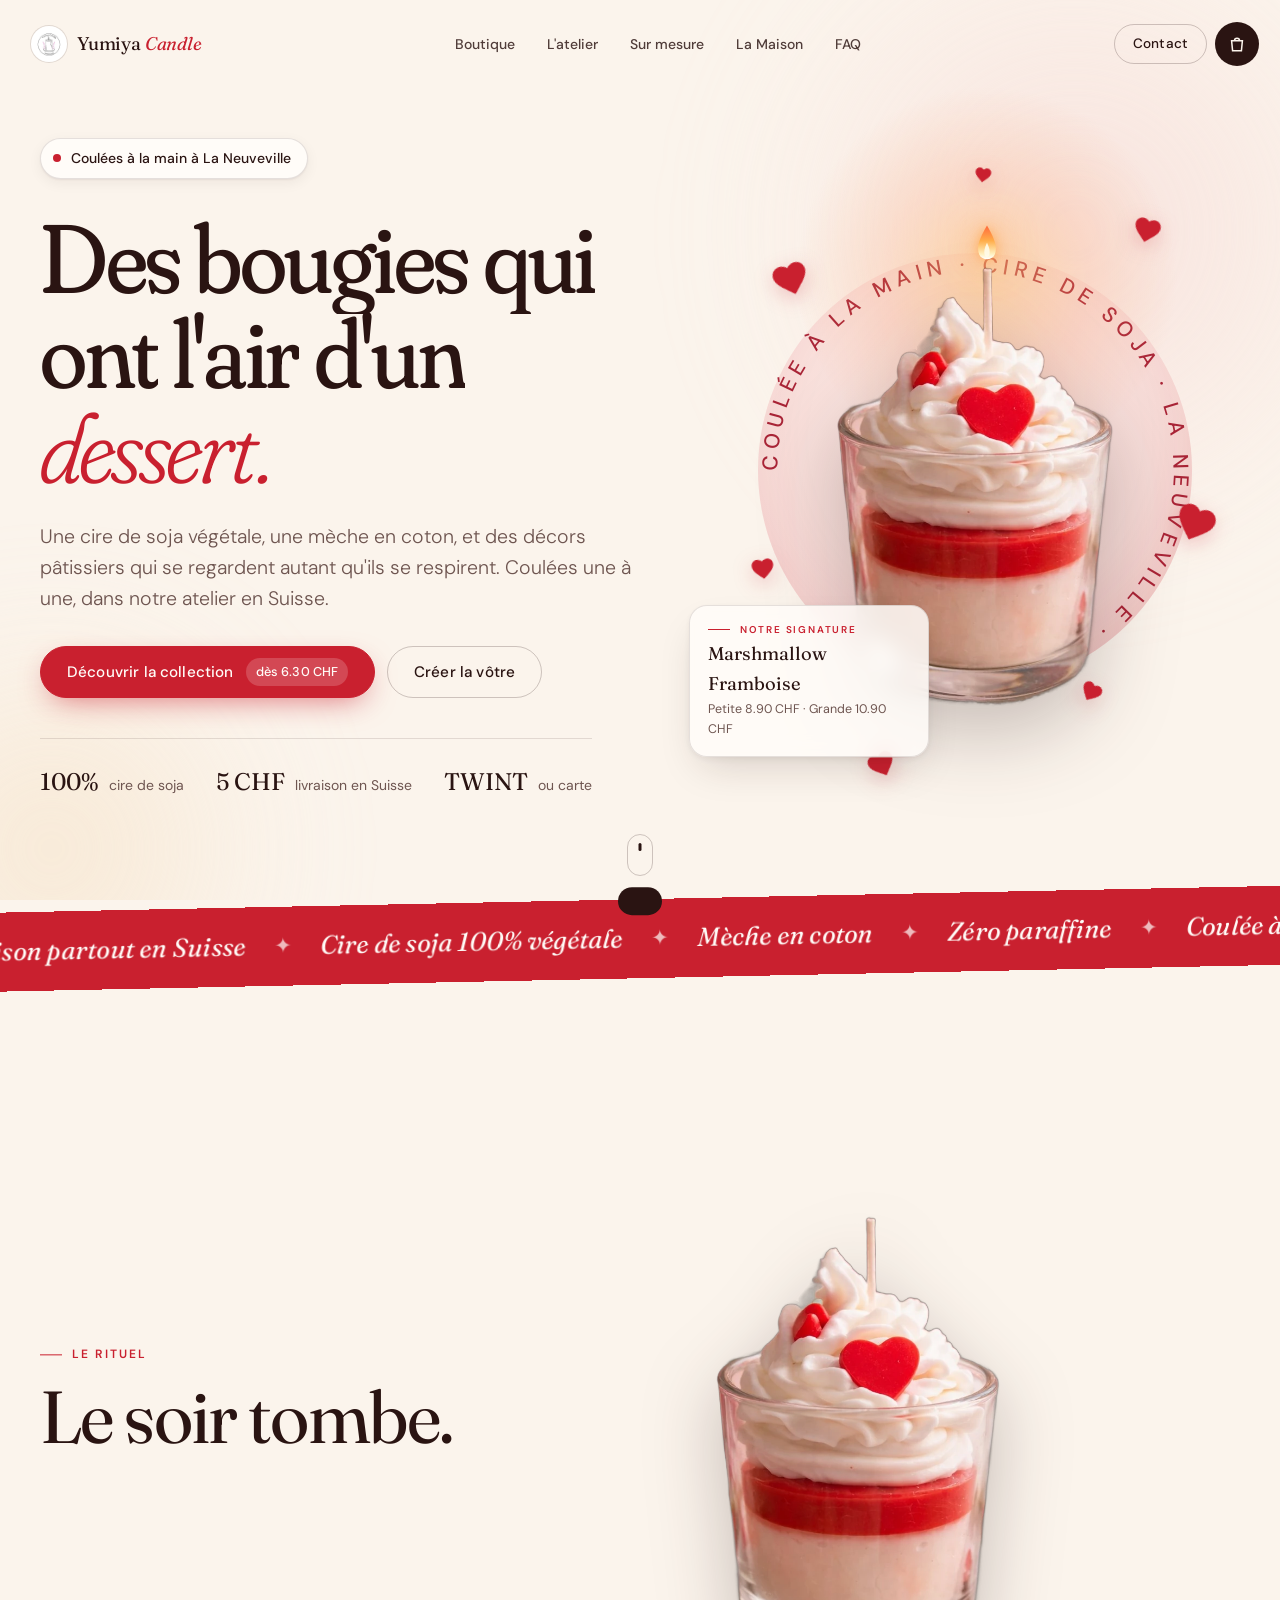
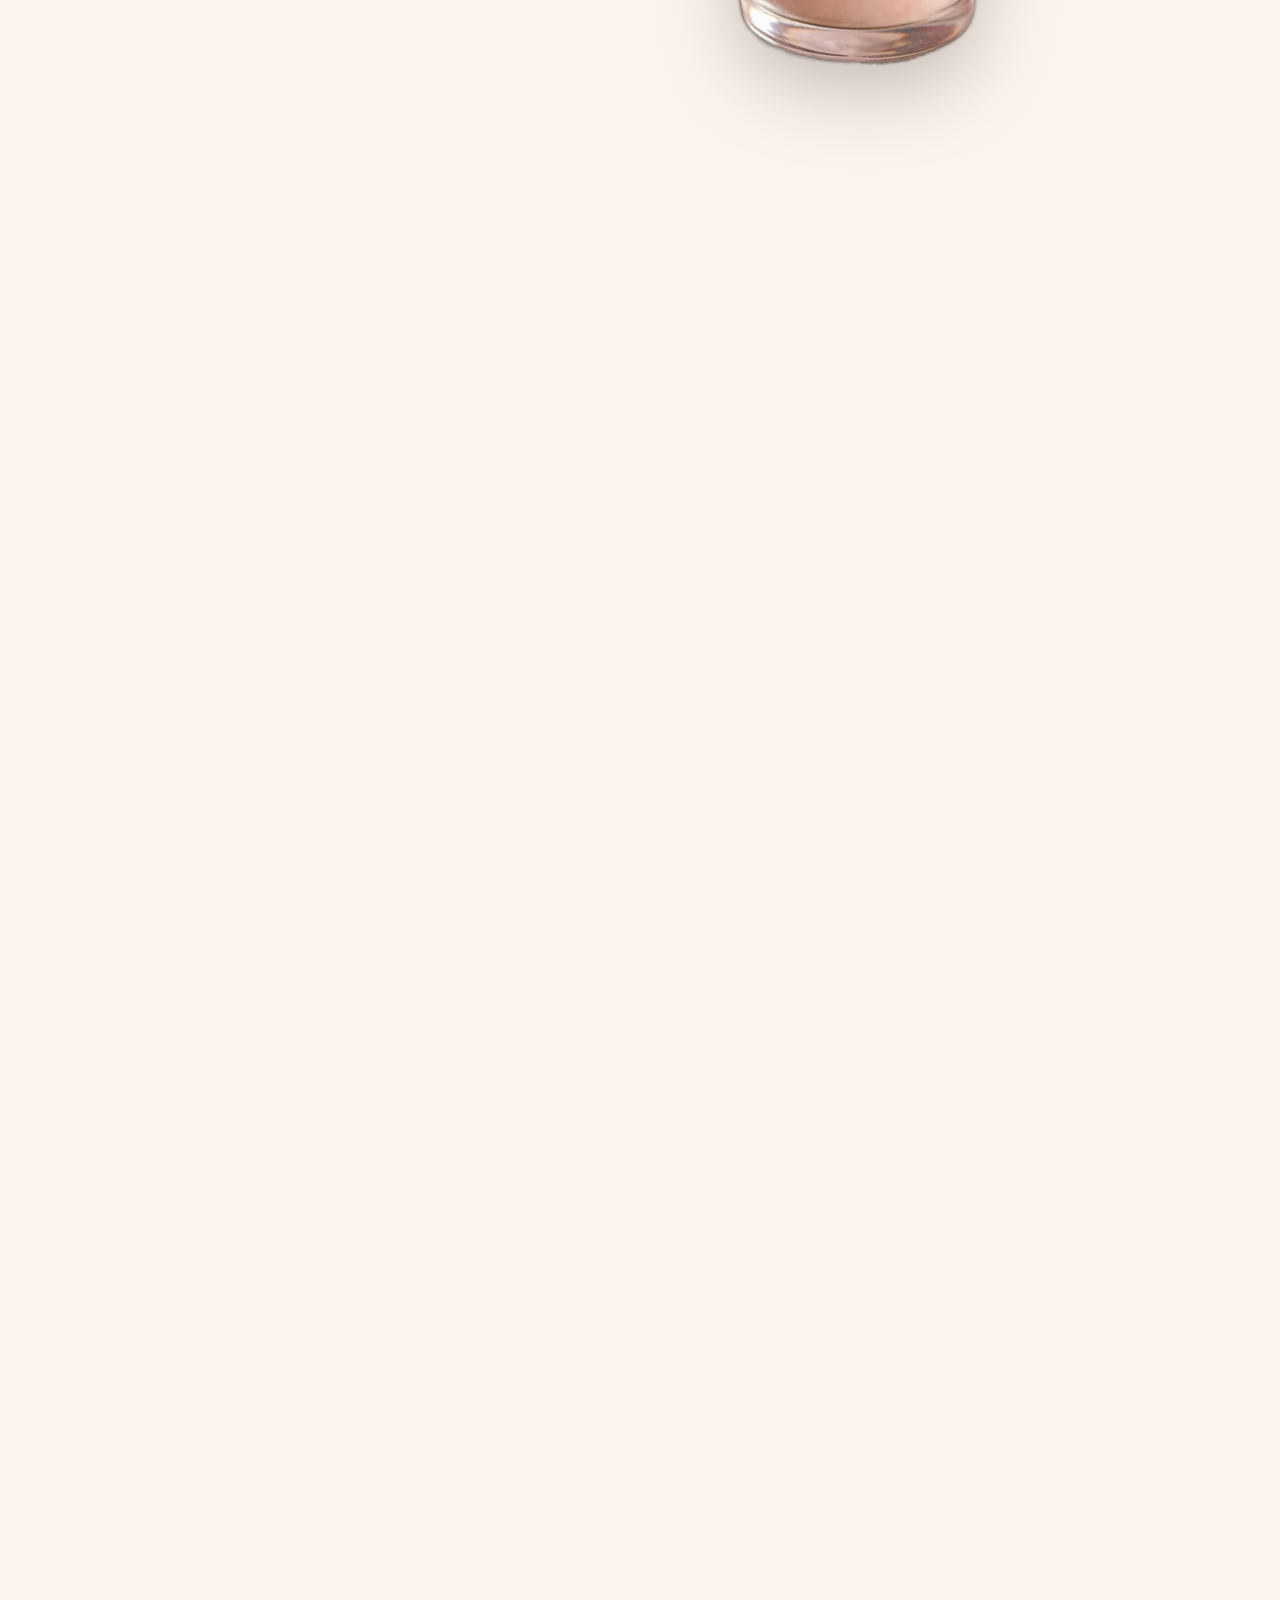
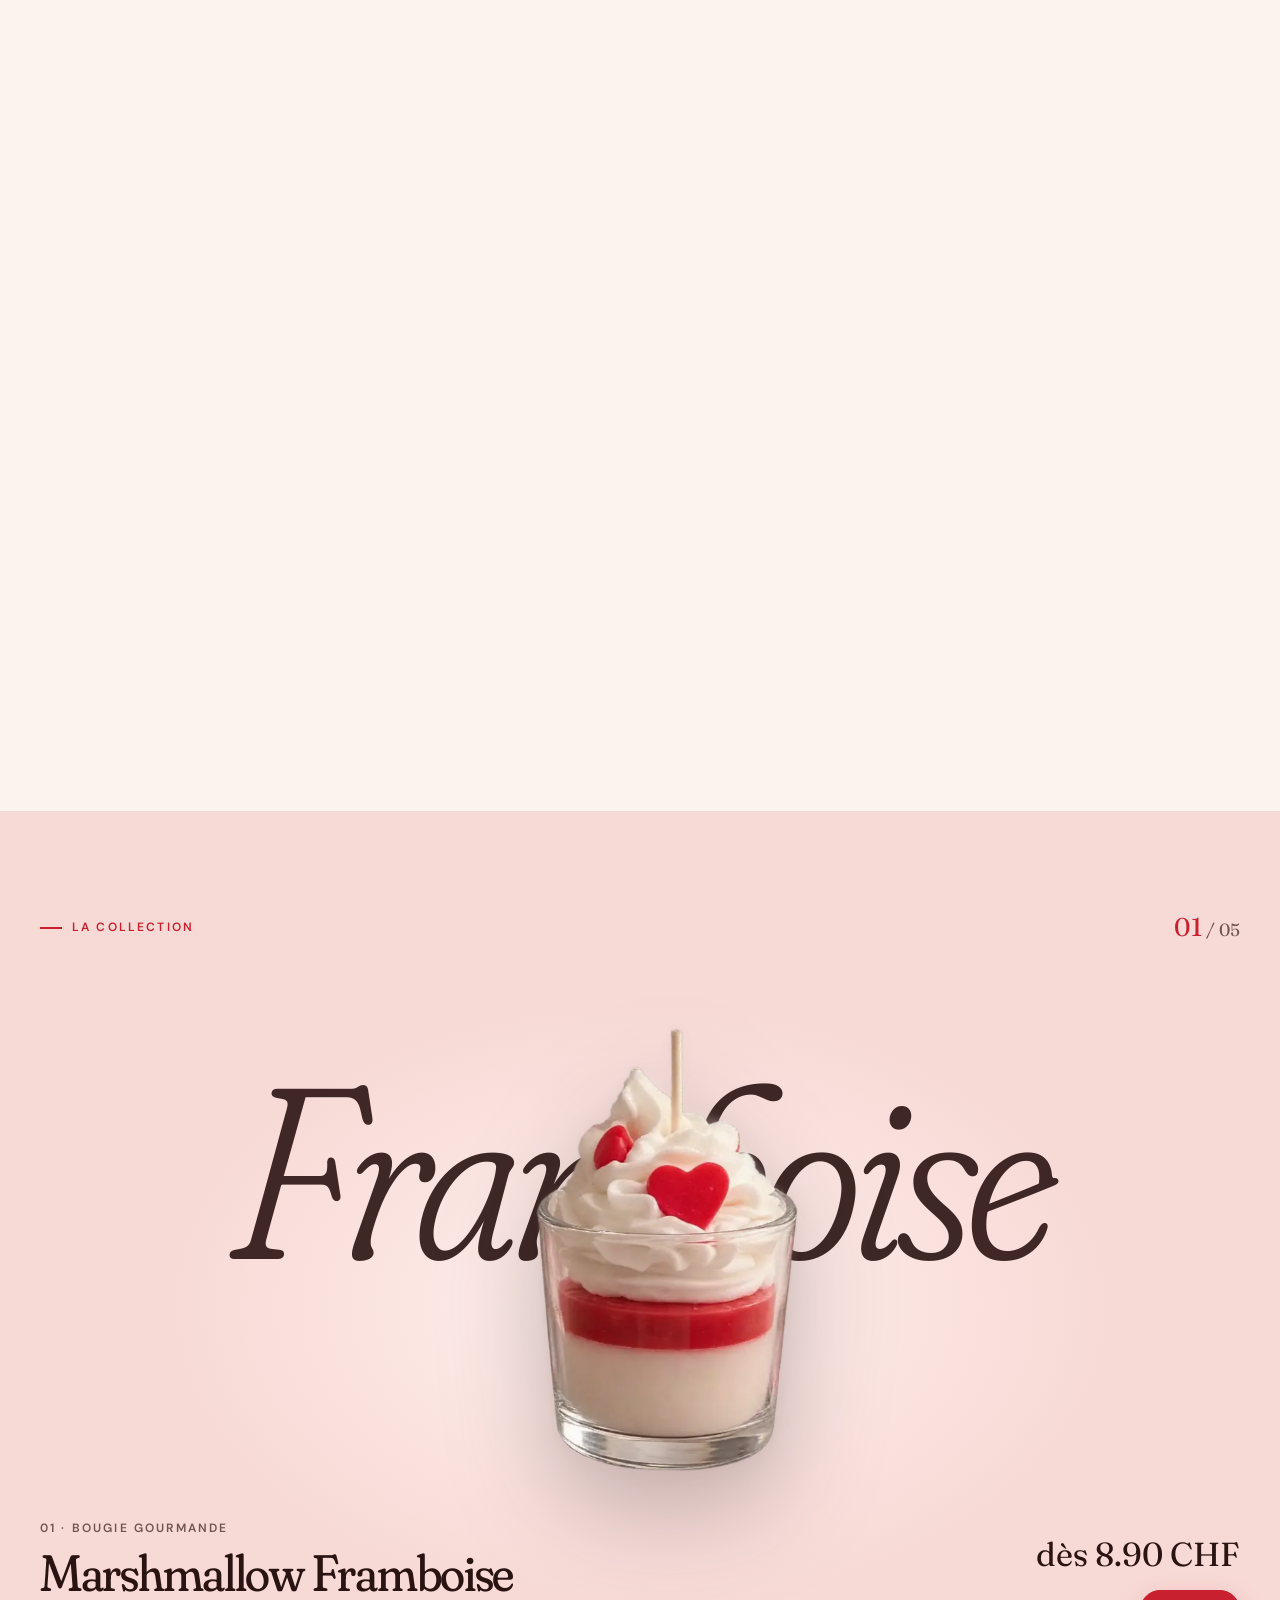
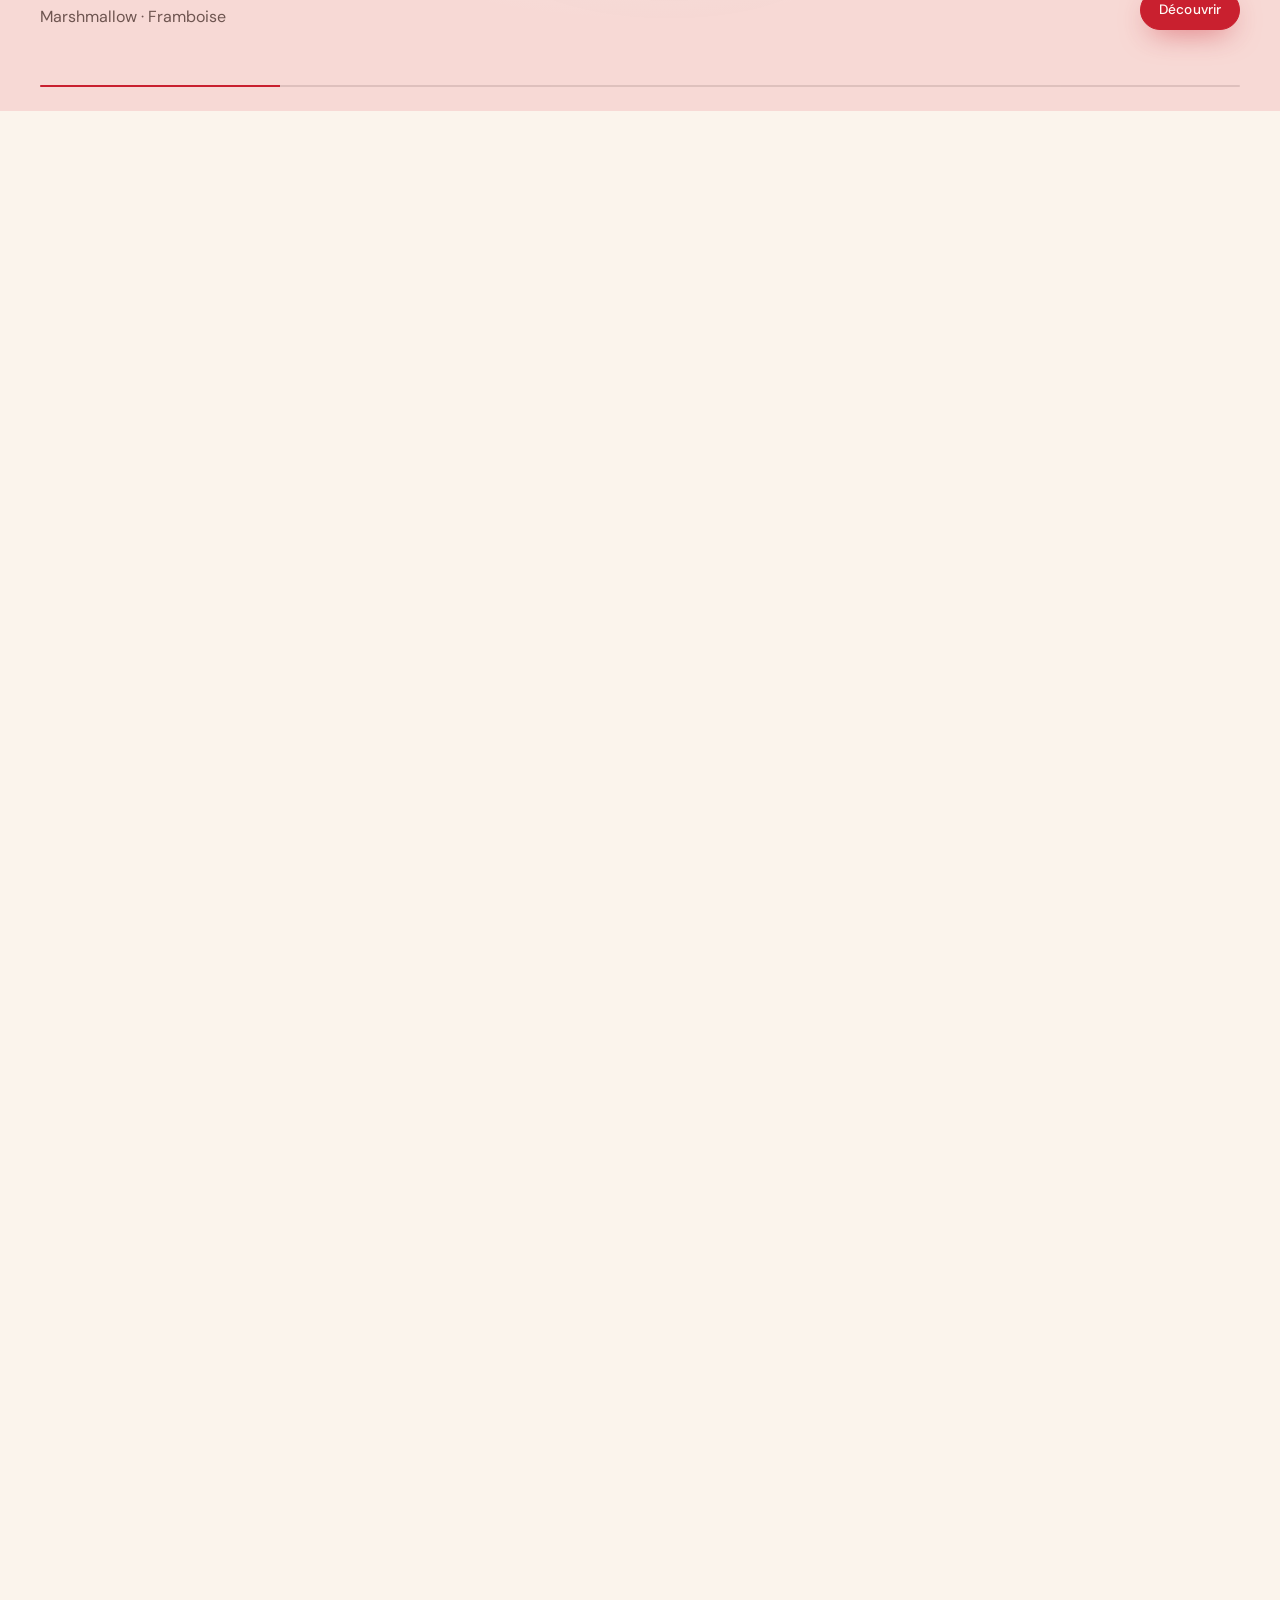
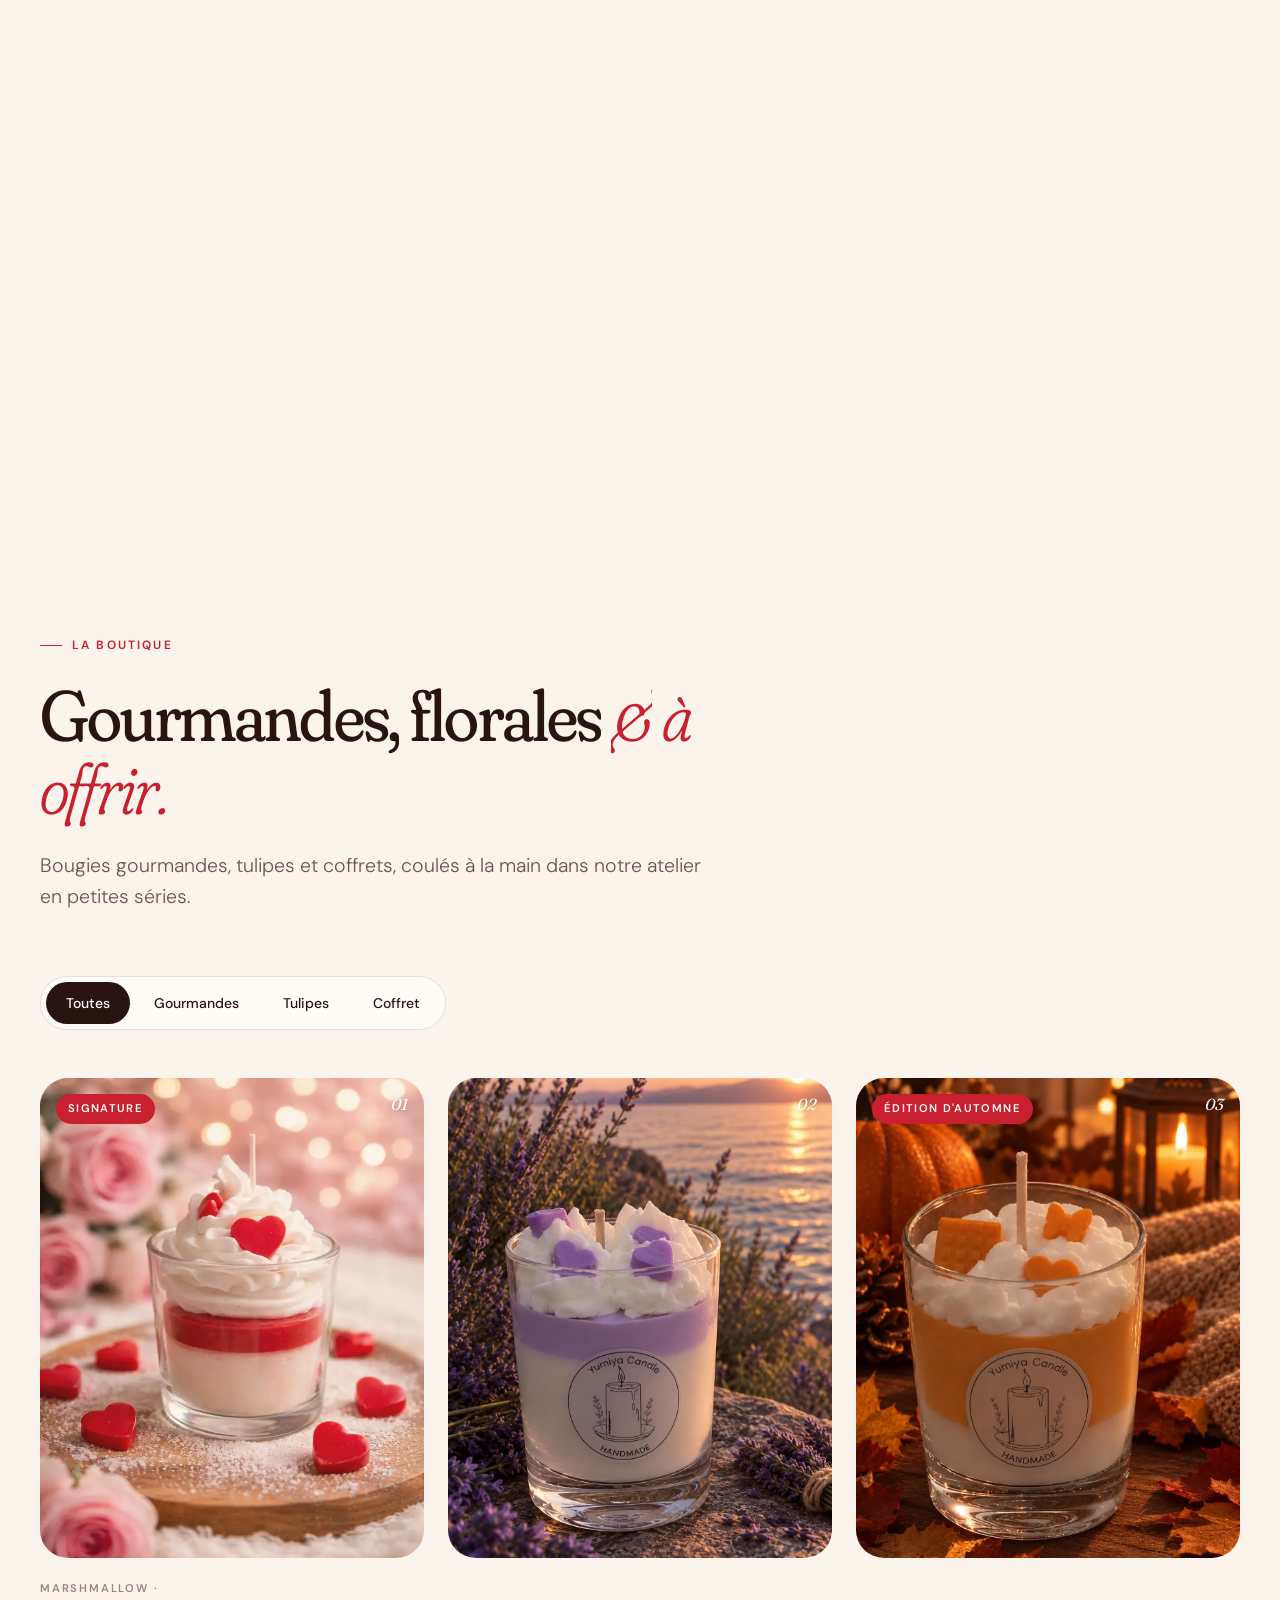
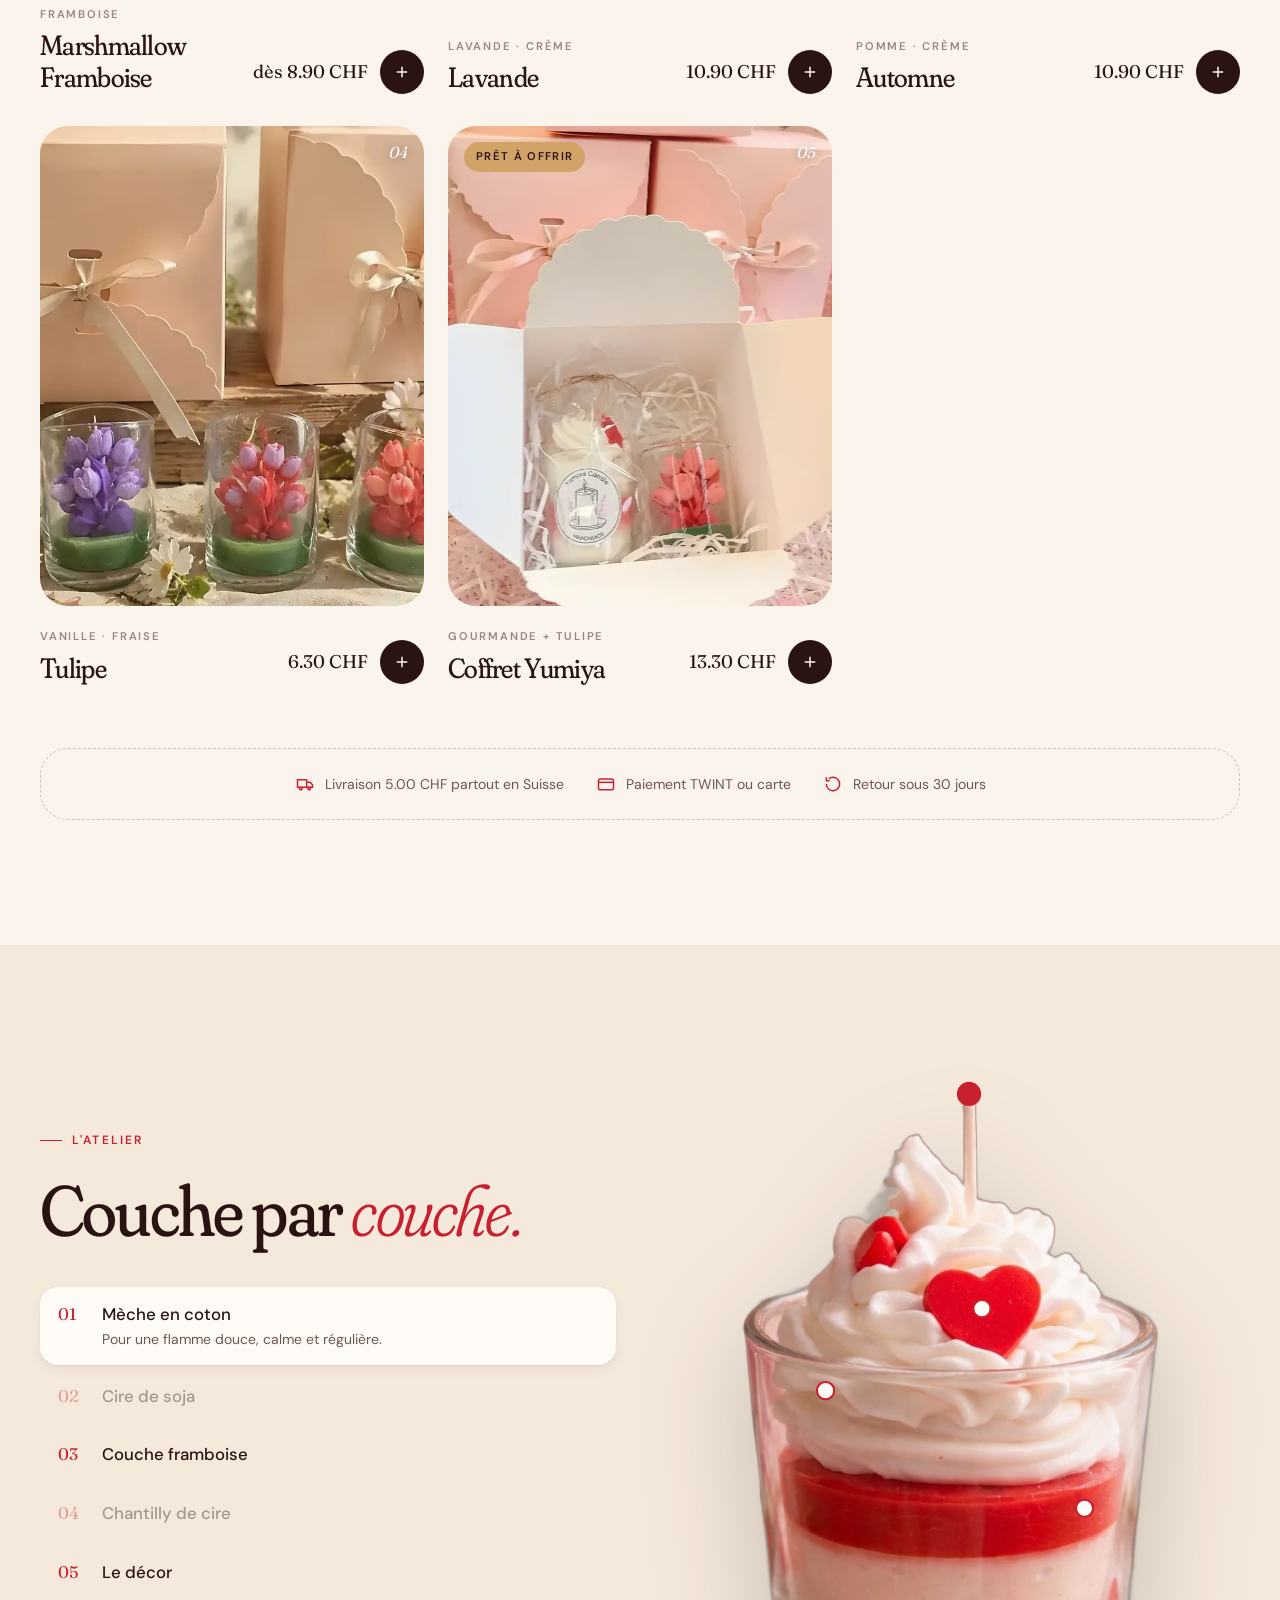
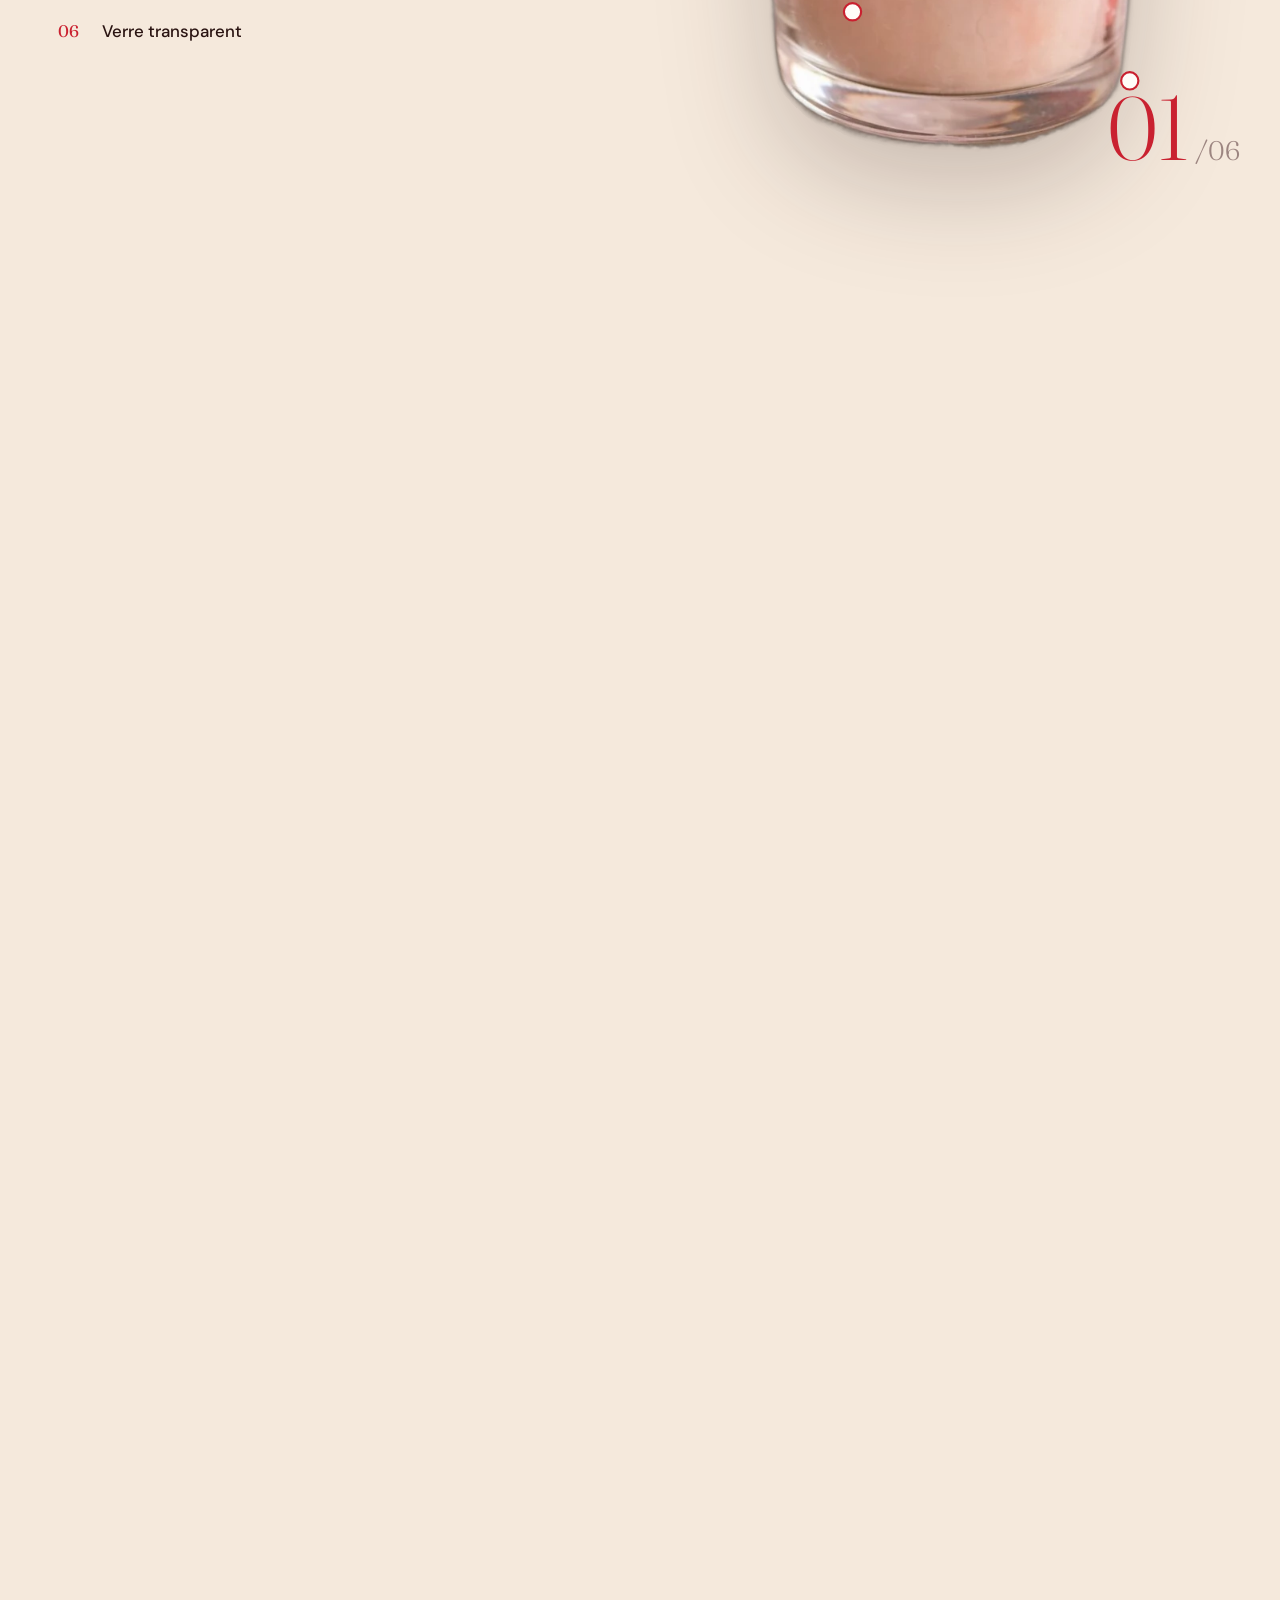
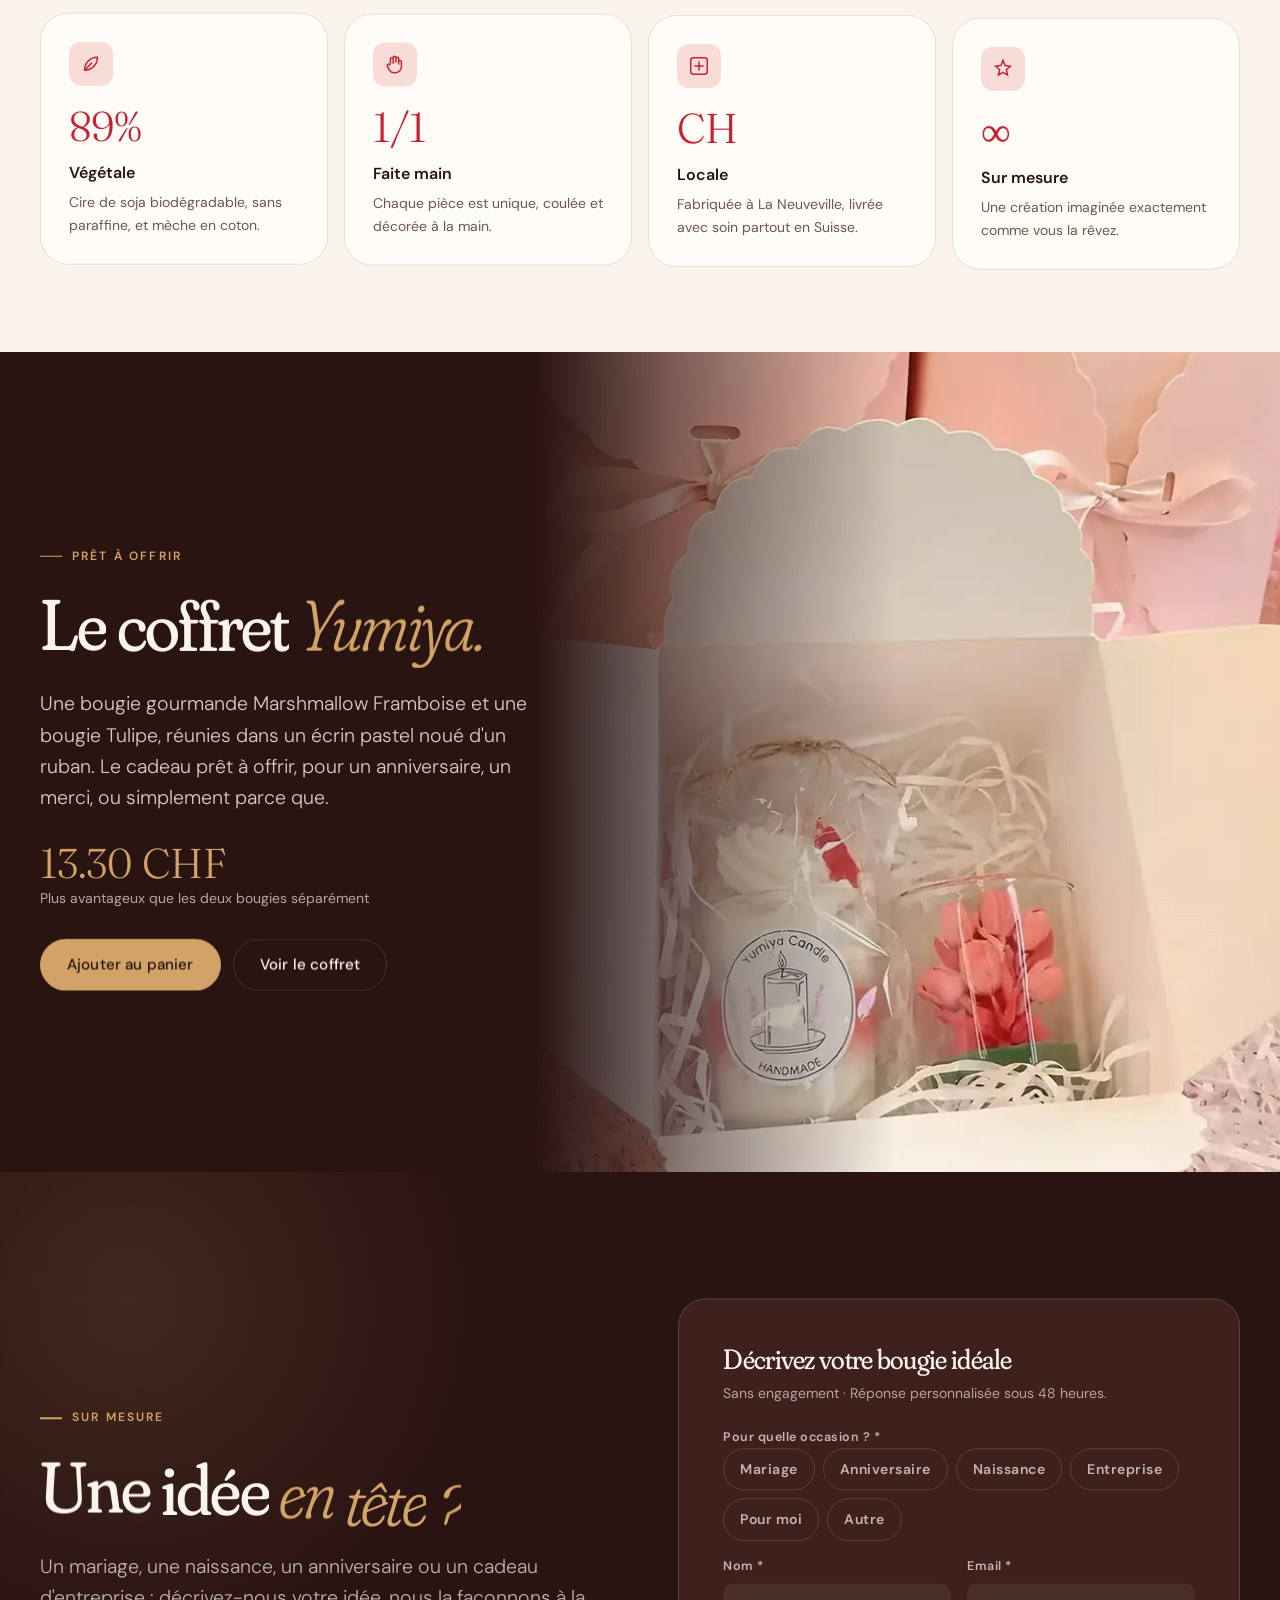
==== commit 00f692d7: "Intègre le vrai catalogue Yumiya : 5 créations, photos, panier et paiement TWINT/SumUp - Boutique (M" ====
--- a/index.html
+++ b/index.html
@@ -1,27 +1,30 @@
 <!DOCTYPE html>
-<html lang="fr">
+<html lang="fr-CH">
 <head>
 <meta charset="UTF-8"/>
 <meta name="viewport" content="width=device-width,initial-scale=1"/>
-<title>Yumiya Candle – Bougies gourmandes artisanales, faites main en Suisse</title>
-<meta name="description" content="Des bougies qui ont l'air d'un dessert. Coulées à la main, couche par couche, en Suisse romande : cire de soja 100% végétale, mèche coton, zéro paraffine. Dès 8.90 CHF et créations sur mesure."/>
+<title>Yumiya Candle – Bougies gourmandes coulées à la main à La Neuveville</title>
+<meta name="description" content="Yumiya Candle, maison de bougies gourmandes et florales coulées à la main à La Neuveville, en Suisse. Cire de soja 100 % végétale, mèche en coton, créations sur mesure. Livraison 5 CHF partout en Suisse."/>
 <meta name="theme-color" content="#FBF4EC"/>
 <meta property="og:type" content="website"/>
-<meta property="og:title" content="Yumiya Candle – Bougies gourmandes artisanales"/>
-<meta property="og:description" content="Des bougies qui ont l'air d'un dessert — et qui sentent pareil. Faites main en Suisse."/>
-<meta property="og:image" content="assets/photo-coeurs.jpg"/>
-<link rel="icon" href="assets/logo-light.png"/>
-<link rel="preload" as="image" href="assets/candle-cutout.webp"/>
+<meta property="og:locale" content="fr_CH"/>
+<meta property="og:site_name" content="Yumiya Candle"/>
+<meta property="og:title" content="Yumiya Candle – Maison de bougies artisanales"/>
+<meta property="og:description" content="Bougies gourmandes coulées à la main en Suisse. Cire de soja végétale, mèche en coton, créations sur mesure."/>
+<meta property="og:image" content="assets/img/og-image.jpg"/>
+<meta name="twitter:card" content="summary_large_image"/>
+<link rel="icon" href="assets/img/logo.webp"/>
+<link rel="apple-touch-icon" href="assets/img/logo.webp"/>
+<link rel="preload" as="image" href="assets/img/candle-cutout.webp"/>
 <link rel="preconnect" href="https://fonts.googleapis.com"/>
 <link rel="preconnect" href="https://fonts.gstatic.com" crossorigin/>
 <link href="https://fonts.googleapis.com/css2?family=DM+Sans:opsz,wght@9..40,300;9..40,400;9..40,500;9..40,600&family=Fraunces:ital,opsz,wght,SOFT@0,9..144,300..600,100;1,9..144,300..600,100&display=swap" rel="stylesheet"/>
 <link rel="stylesheet" href="assets/style.css"/>
 <script>document.documentElement.classList.add("js");if(matchMedia("(prefers-reduced-motion: reduce)").matches)document.documentElement.classList.add("reduced")</script>
 <script type="application/ld+json">
-{"@context":"https://schema.org","@type":"Product","name":"Bougie Gourmande Love","brand":{"@type":"Brand","name":"Yumiya Candle"},
-"description":"Bougie gourmande artisanale : cire de soja, couche fraise, chantilly de cire et petit cœur. Rose, fraise, vanille chaude.",
-"image":"assets/candle-portrait.jpg",
-"offers":{"@type":"AggregateOffer","priceCurrency":"CHF","lowPrice":"8.90","highPrice":"10.90","availability":"https://schema.org/InStock"}}
+{"@context":"https://schema.org","@type":"Store","name":"Yumiya Candle","description":"Bougies gourmandes et florales coulées à la main à La Neuveville.","email":"yumiyacandle@outlook.com","image":"assets/img/og-image.jpg",
+"address":{"@type":"PostalAddress","streetAddress":"Route de Neuchâtel 7","postalCode":"2520","addressLocality":"La Neuveville","addressCountry":"CH"},
+"sameAs":["https://www.instagram.com/yumiyacandle"],"priceRange":"6.30–13.30 CHF"}
 </script>
 </head>
 <body>
@@ -32,25 +35,26 @@
 <div class="intro" id="intro" aria-hidden="true">
   <div class="intro-flame" data-flame></div>
   <div class="intro-word"><span>Yumiya</span><em>Candle</em></div>
+  <small class="intro-sub">La Neuveville · Suisse</small>
 </div>
 
 <!-- ═══ COMPOSANT : MENU ═══ -->
 <div class="scrollbar" id="scrollbar"></div>
 <header class="nav" id="nav">
   <a href="#top" class="brand" aria-label="Yumiya Candle — accueil">
-    <img src="assets/logo-light.png" alt=""/>
+    <img src="assets/img/logo.webp" alt="" width="36" height="36"/>
     <span>Yumiya <em>Candle</em></span>
   </a>
   <nav class="nav-links" id="nav-links" aria-label="Navigation principale">
     <span class="nav-pill" id="nav-pill"></span>
-    <a href="#bougie">La bougie</a>
-    <a href="#collections">Collections</a>
-    <a href="#love">Boutique</a>
+    <a href="#boutique">Boutique</a>
+    <a href="#atelier">L'atelier</a>
     <a href="#sur-mesure">Sur mesure</a>
+    <a href="#maison">La Maison</a>
     <a href="#faq">FAQ</a>
   </nav>
   <div class="nav-end">
-    <a href="#commander" class="btn btn-sm btn-ghost nav-cta">Commander</a>
+    <a href="#contact" class="btn btn-sm btn-ghost nav-cta">Contact</a>
     <button class="cart-btn" id="cart-open" aria-label="Ouvrir le panier">
       <svg viewBox="0 0 24 24" fill="none" stroke="currentColor" stroke-width="1.8"><path d="M5.5 8h13l-1.2 12H6.7L5.5 8z"/><path d="M9 8a3 3 0 0 1 6 0"/></svg>
       <span class="cart-count" id="cart-count">0</span>
@@ -60,14 +64,14 @@
 </header>
 <div class="menu" id="menu">
   <nav>
-    <a href="#bougie"><small>01</small>La bougie</a>
-    <a href="#collections"><small>02</small>Collections</a>
-    <a href="#love"><small>03</small>Boutique</a>
-    <a href="#sur-mesure"><small>04</small>Sur mesure</a>
+    <a href="#boutique"><small>01</small>Boutique</a>
+    <a href="#atelier"><small>02</small>L'atelier</a>
+    <a href="#sur-mesure"><small>03</small>Sur mesure</a>
+    <a href="#maison"><small>04</small>La Maison</a>
     <a href="#faq"><small>05</small>FAQ</a>
-    <a href="#commander"><small>06</small>Commander</a>
+    <a href="#contact"><small>06</small>Contact</a>
   </nav>
-  <p>Fait main en Suisse romande · <a href="https://www.instagram.com/yumiyacandle" target="_blank" rel="noopener">@yumiyacandle</a></p>
+  <p>Coulées à la main à La Neuveville · <a href="https://www.instagram.com/yumiyacandle" target="_blank" rel="noopener">@yumiyacandle</a></p>
 </div>
 
 <main id="main">
@@ -77,197 +81,132 @@
     <div class="hero-bg" aria-hidden="true"><span class="blob b1"></span><span class="blob b2"></span></div>
     <div class="container hero-grid">
       <div class="hero-copy">
-        <a href="#love" class="chip chip-live" data-hero-in><span class="dot"></span>Collection St-Valentin · disponible</a>
+        <span class="chip chip-live" data-hero-in><span class="dot"></span>Coulées à la main à La Neuveville</span>
         <h1 class="display-xl" id="hero-title">Des bougies qui ont l'air d'un <em>dessert.</em></h1>
-        <p class="lead" data-hero-in>Coulées à la main, couche par couche, dans notre atelier en Suisse romande. Rose, fraise, vanille chaude — et si la tienne n'existe pas encore, on la crée pour toi.</p>
+        <p class="lead" data-hero-in>Une cire de soja végétale, une mèche en coton, et des décors pâtissiers qui se regardent autant qu'ils se respirent. Coulées une à une, dans notre atelier en Suisse.</p>
         <div class="hero-cta" data-hero-in>
-          <a href="#love" class="btn btn-primary" data-magnetic><span>Découvrir la Love</span><span class="btn-tag">dès 8.90 CHF</span></a>
-          <a href="#sur-mesure" class="btn btn-ghost">Créer la mienne</a>
+          <a href="#boutique" class="btn btn-primary" data-magnetic><span>Découvrir la collection</span><span class="btn-tag">dès 6.30 CHF</span></a>
+          <a href="#sur-mesure" class="btn btn-ghost">Créer la vôtre</a>
         </div>
         <ul class="hero-trust" data-hero-in>
           <li><b>100%</b> cire de soja</li>
-          <li><b>0</b> paraffine</li>
-          <li><b>~30 h</b> de douceur</li>
+          <li><b>5 CHF</b> livraison en Suisse</li>
+          <li><b>TWINT</b> ou carte</li>
         </ul>
       </div>
       <div class="hero-visual" id="hero-visual">
         <div class="plate" aria-hidden="true"></div>
         <svg class="badge-ring" viewBox="0 0 200 200" aria-hidden="true">
           <defs><path id="ring" d="M100,100 m-78,0 a78,78 0 1,1 156,0 a78,78 0 1,1 -156,0"/></defs>
-          <text><textPath href="#ring">fait main · cire de soja · Suisse romande · zéro paraffine · </textPath></text>
+          <text><textPath href="#ring">coulée à la main · cire de soja · La Neuveville · Suisse · </textPath></text>
         </svg>
         <div class="hero-candle" id="hero-candle">
           <div class="candle-wrap">
             <div class="glow" aria-hidden="true"></div>
             <div class="wick-flame" data-flame aria-hidden="true"></div>
-            <img src="assets/candle-cutout.webp" alt="Bougie gourmande Love : chantilly de cire, cœur rouge et couche fraise dans un verre" width="559" height="864"/>
+            <img src="assets/img/candle-cutout.webp" alt="Bougie gourmande Marshmallow Framboise : chantilly de cire, cœurs rouges et couche framboise dans un verre" width="559" height="864"/>
           </div>
         </div>
         <div class="float-hearts" id="float-hearts" aria-hidden="true"></div>
-        <div class="hero-note" data-hero-in>
-          <span class="stars">★★★★★</span>
-          <p>« Une bougie qui sent divinement bon. »</p>
-          <small>Camille B., Lausanne</small>
-        </div>
-      </div>
-    </div>
-    <a href="#bougie" class="scroll-cue" aria-label="Défiler"><span></span></a>
+        <button class="hero-note" type="button" data-product="marsh" data-hero-in>
+          <span class="kicker">Notre signature</span>
+          <strong>Marshmallow Framboise</strong>
+          <small>Petite 8.90 CHF · Grande 10.90 CHF</small>
+        </button>
+      </div>
+    </div>
+    <a href="#rituel" class="scroll-cue" aria-label="Défiler"><span></span></a>
   </section>
 
   <!-- ═══ BANDEAU ═══ -->
   <div class="ticker" aria-hidden="true">
     <div class="ticker-track" id="ticker">
-      <span>Cire de soja 100% végétale</span><i>✦</i><span>Mèche en coton</span><i>✦</i><span>Zéro paraffine</span><i>✦</i><span>Fait main en Suisse</span><i>✦</i><span>Créations sur mesure</span><i>✦</i><span>Emballée à la main</span><i>✦</i>
+      <span>Cire de soja 100% végétale</span><i>✦</i><span>Mèche en coton</span><i>✦</i><span>Zéro paraffine</span><i>✦</i><span>Coulée à La Neuveville</span><i>✦</i><span>Créations sur mesure</span><i>✦</i><span>Livraison partout en Suisse</span><i>✦</i>
     </div>
   </div>
 
-  <!-- ═══ SCÈNE : ALLUME-LA ═══ -->
-  <section class="ignite" id="bougie" data-scene="ignite">
+  <!-- ═══ SCÈNE : LE RITUEL ═══ -->
+  <section class="ignite" id="rituel" data-scene="ignite">
     <div class="ignite-sticky">
-      <div class="ignite-sky" id="ignite-sky" aria-hidden="true"></div>
+      <div class="ignite-sky" aria-hidden="true"></div>
       <div class="ignite-lines">
-        <p class="ig-line" data-ig="0"><span class="kicker">Le rituel</span>Le soir tombe.</p>
-        <p class="ig-line" data-ig="1">Une allumette, <em>une flamme.</em></p>
-        <p class="ig-line" data-ig="2">Et la pièce sent la <em>fraise</em> &amp; la <em>vanille chaude.</em></p>
+        <p class="ig-line"><span class="kicker">Le rituel</span>Le soir tombe.</p>
+        <p class="ig-line">Une allumette, <em>une flamme.</em></p>
+        <p class="ig-line">Et la douceur se diffuse, <em>lentement.</em></p>
       </div>
       <div class="ignite-candle" id="ignite-candle">
         <div class="candle-wrap">
           <div class="glow big" id="ig-glow" aria-hidden="true"></div>
           <div class="wick-flame" id="ig-flame" data-flame aria-hidden="true"></div>
-          <img src="assets/candle-cutout.webp" alt="" loading="lazy" width="559" height="864"/>
+          <img src="assets/img/candle-cutout.webp" alt="" loading="lazy" width="559" height="864"/>
         </div>
         <div class="ignite-floor" aria-hidden="true"></div>
       </div>
       <div class="ignite-end" id="ignite-end">
-        <div class="stat"><b data-count="30" data-prefix="~" data-suffix=" h">~30 h</b><span>de combustion<br/>pour la grande</span></div>
-        <div class="stat"><b data-count="6">6</b><span>couches coulées<br/>à la main</span></div>
+        <div class="stat"><b data-count="18" data-prefix="≈ " data-suffix=" h">≈ 18 h</b><span>de combustion<br/>pour la grande</span></div>
+        <div class="stat"><b data-count="5">5</b><span>créations<br/>à la carte</span></div>
         <div class="stat"><b>1/1</b><span>chaque bougie<br/>est unique</span></div>
       </div>
     </div>
   </section>
 
-  <!-- ═══ SCÈNE : ANATOMIE ═══ -->
-  <section class="anatomy" id="anatomie" data-scene="anatomy">
+  <!-- ═══ VITRINE (défilement horizontal) ═══ -->
+  <section class="vitrine" id="collection" aria-label="La collection">
+    <div class="vt-sticky">
+      <div class="vt-head container">
+        <span class="kicker">La collection</span>
+        <span class="vt-count"><b id="vt-n">01</b> / 05</span>
+      </div>
+      <div class="vt-track" id="vt-track"></div>
+      <div class="vt-bar" aria-hidden="true"><span id="vt-bar"></span></div>
+    </div>
+  </section>
+
+  <!-- ═══ BOUTIQUE ═══ -->
+  <section class="section shop" id="boutique">
+    <div class="container">
+      <header class="section-head">
+        <span class="kicker" data-rv>La boutique</span>
+        <h2 class="display-l" data-split>Gourmandes, florales <em>&amp; à offrir.</em></h2>
+        <p class="lead" data-rv>Bougies gourmandes, tulipes et coffrets, coulés à la main dans notre atelier en petites séries.</p>
+      </header>
+      <div class="tabs" id="shop-tabs" role="tablist" aria-label="Filtrer la boutique" data-rv>
+        <span class="tabs-pill" id="tabs-pill" aria-hidden="true"></span>
+        <button role="tab" aria-selected="true" class="on" data-cat="all">Toutes</button>
+        <button role="tab" aria-selected="false" data-cat="gourmande">Gourmandes</button>
+        <button role="tab" aria-selected="false" data-cat="tulipe">Tulipes</button>
+        <button role="tab" aria-selected="false" data-cat="coffret">Coffret</button>
+      </div>
+      <div class="shop-grid" id="shop-grid"></div>
+      <p class="shop-note" data-rv>
+        <span><svg viewBox="0 0 24 24" fill="none" stroke="currentColor" stroke-width="1.8"><path d="M3 7h11v9H3zM14 10h4l3 3v3h-7z"/><circle cx="7" cy="17.5" r="1.6"/><circle cx="17" cy="17.5" r="1.6"/></svg>Livraison 5.00 CHF partout en Suisse</span>
+        <span><svg viewBox="0 0 24 24" fill="none" stroke="currentColor" stroke-width="1.8"><rect x="3" y="6" width="18" height="13" rx="2"/><path d="M3 10h18"/></svg>Paiement TWINT ou carte</span>
+        <span><svg viewBox="0 0 24 24" fill="none" stroke="currentColor" stroke-width="1.8"><path d="M4 12a8 8 0 1 0 3-6.2"/><path d="M4 4v4h4"/></svg>Retour sous 30 jours</span>
+      </p>
+    </div>
+  </section>
+
+  <!-- ═══ SCÈNE : L'ATELIER, COUCHE PAR COUCHE ═══ -->
+  <section class="anatomy" id="atelier" data-scene="anatomy">
     <div class="anatomy-sticky container">
       <div class="anatomy-copy">
-        <span class="kicker">Anatomie d'une bougie</span>
+        <span class="kicker">L'atelier</span>
         <h2 class="display-l">Couche par <em>couche.</em></h2>
         <ol class="layers" id="layers">
-          <li data-x="54" data-y="3"><b>01</b><div><strong>Mèche en coton</strong><span>Naturelle, pour une combustion propre et régulière.</span></div></li>
-          <li data-x="57" data-y="34"><b>02</b><div><strong>Le petit cœur</strong><span>Posé à la main, à la toute fin. La signature Love.</span></div></li>
-          <li data-x="22" data-y="46"><b>03</b><div><strong>Chantilly de cire</strong><span>Fouettée puis pochée comme une vraie crème.</span></div></li>
-          <li data-x="80" data-y="63"><b>04</b><div><strong>Couche fraise</strong><span>Rose, fraise, vanille chaude : le cœur du parfum.</span></div></li>
-          <li data-x="28" data-y="78"><b>05</b><div><strong>Cire de soja</strong><span>100% végétale, zéro paraffine. La base de tout.</span></div></li>
+          <li data-x="54" data-y="3"><b>01</b><div><strong>Mèche en coton</strong><span>Pour une flamme douce, calme et régulière.</span></div></li>
+          <li data-x="28" data-y="78"><b>02</b><div><strong>Cire de soja</strong><span>100 % végétale, sans paraffine, fondue doucement à l'atelier.</span></div></li>
+          <li data-x="80" data-y="63"><b>03</b><div><strong>Couche framboise</strong><span>Chaque teinte attend que la précédente ait pris.</span></div></li>
+          <li data-x="22" data-y="46"><b>04</b><div><strong>Chantilly de cire</strong><span>Posée à la poche, comme en pâtisserie.</span></div></li>
+          <li data-x="57" data-y="34"><b>05</b><div><strong>Le décor</strong><span>Cœurs, fleurs, tablettes — placés un par un.</span></div></li>
           <li data-x="90" data-y="88"><b>06</b><div><strong>Verre transparent</strong><span>Pour voir chaque étage — et le réutiliser ensuite.</span></div></li>
         </ol>
       </div>
       <div class="anatomy-visual">
         <div class="anatomy-candle" id="anatomy-candle">
-          <img src="assets/candle-cutout.webp" alt="Les couches de la bougie Love" loading="lazy" width="559" height="864"/>
+          <img src="assets/img/candle-cutout.webp" alt="Les couches de la bougie Marshmallow Framboise" loading="lazy" width="559" height="864"/>
           <div class="hotspots" id="hotspots"></div>
         </div>
         <div class="anatomy-count" aria-hidden="true"><span id="anat-n">01</span><small>/06</small></div>
-      </div>
-    </div>
-  </section>
-
-  <!-- ═══ COLLECTIONS ═══ -->
-  <section class="section collections" id="collections">
-    <div class="container">
-      <header class="section-head">
-        <span class="kicker" data-rv>Nos collections</span>
-        <h2 class="display-l" data-split>Une bougie pour <em>chaque moment.</em></h2>
-        <p class="lead" data-rv>Des collections saisonnières en petites séries — et des pièces uniques pour tes moments à toi.</p>
-      </header>
-      <div class="coll-grid">
-        <a class="coll-card" href="#love" data-rv data-tilt>
-          <div class="coll-media"><img src="assets/candle-portrait.jpg" alt="Bougie Love, collection St-Valentin, entourée de roses" loading="lazy"/></div>
-          <span class="badge badge-red">Disponible</span>
-          <div class="coll-body">
-            <h3>St-Valentin</h3>
-            <p>Rose · Fraise · Vanille chaude</p>
-            <div class="coll-foot"><strong>dès 8.90 CHF</strong><span class="arrow">→</span></div>
-          </div>
-        </a>
-        <button class="coll-card spring" type="button" data-open="notify" data-rv data-tilt>
-          <div class="coll-media"><img class="tint-spring" src="assets/candle-cutout.webp" alt="Aperçu de la future bougie Printemps" loading="lazy"/></div>
-          <span class="badge badge-soft">Bientôt</span>
-          <div class="coll-body">
-            <h3>Pâques</h3>
-            <p>Fleurs de printemps · Miel · Vanille douce</p>
-            <div class="coll-foot"><strong>M'alerter</strong><span class="arrow">→</span></div>
-          </div>
-        </button>
-        <a class="coll-card custom" href="#sur-mesure" data-rv data-tilt>
-          <div class="coll-media"><img class="tint-custom" src="assets/candle-cutout.webp" alt="Aperçu d'une bougie sur mesure" loading="lazy"/><span class="sparkle" aria-hidden="true">✦</span></div>
-          <span class="badge badge-gold">Sur mesure</span>
-          <div class="coll-body">
-            <h3>La tienne</h3>
-            <p>Ta senteur · Tes couleurs · Ton message</p>
-            <div class="coll-foot"><strong>Prix sur demande</strong><span class="arrow">→</span></div>
-          </div>
-        </a>
-      </div>
-    </div>
-  </section>
-
-  <!-- ═══ BOUTIQUE : PRODUIT + COMPOSANT TARIFS ═══ -->
-  <section class="section product" id="love">
-    <div class="container product-grid">
-      <div class="gallery" data-rv>
-        <div class="gallery-main" id="gallery-main">
-          <img src="assets/photo-coeurs.jpg" alt="Bougie gourmande Love entourée de cœurs rouges"/>
-          <span class="badge badge-red">Best-seller</span>
-        </div>
-        <div class="gallery-thumbs" id="gallery-thumbs">
-          <button class="on" data-src="assets/photo-coeurs.jpg" data-alt="Bougie Love entourée de cœurs rouges" aria-label="Photo 1"><img src="assets/photo-coeurs.jpg" alt="" loading="lazy"/></button>
-          <button data-src="assets/candle-portrait.jpg" data-alt="Bougie Love avec des roses" aria-label="Photo 2"><img src="assets/candle-portrait.jpg" alt="" loading="lazy"/></button>
-          <button data-src="assets/photo-bokeh.jpg" data-alt="Bougie Love sur fond de lumières" aria-label="Photo 3"><img src="assets/photo-bokeh.jpg" alt="" loading="lazy"/></button>
-          <button data-src="assets/photo-roses.jpg" data-alt="Bougie Love de près" aria-label="Photo 4"><img src="assets/photo-roses.jpg" alt="" loading="lazy"/></button>
-          <button data-src="assets/candle-real.jpg" data-alt="Bougie Love photographiée à l'atelier" aria-label="Photo 5"><img src="assets/candle-real.jpg" alt="" loading="lazy"/></button>
-        </div>
-      </div>
-
-      <div class="product-info">
-        <span class="kicker" data-rv>Collection St-Valentin</span>
-        <h2 class="display-l" data-split>Bougie gourmande <em>Love.</em></h2>
-        <p class="lead" data-rv>Une base de cire de soja, une couche fraise, une chantilly de cire fouettée et son petit cœur. Un parfum enveloppant, pour l'amour — ou pour toi.</p>
-        <div class="notes" data-rv>
-          <span><i style="--c:#E8A3B0"></i>Rose</span>
-          <span><i style="--c:#D7323F"></i>Fraise</span>
-          <span><i style="--c:#E9C48E"></i>Vanille chaude</span>
-        </div>
-
-        <!-- Composant : Tarifs -->
-        <div class="pricing" role="radiogroup" aria-label="Choisis ta taille" data-rv>
-          <span class="pricing-pill" id="pricing-pill" aria-hidden="true"></span>
-          <button class="price-card on" role="radio" aria-checked="true" data-size="petite">
-            <span class="pc-top"><b>Petite</b><em>8.90 CHF</em></span>
-            <span class="pc-meta">90 g · ~20 h de combustion</span>
-            <span class="pc-bar"><i style="--w:66%"></i></span>
-          </button>
-          <button class="price-card" role="radio" aria-checked="false" data-size="grande">
-            <span class="pc-top"><b>Grande</b><em>10.90 CHF</em></span>
-            <span class="pc-meta">180 g · ~30 h de combustion</span>
-            <span class="pc-bar"><i style="--w:100%"></i></span>
-          </button>
-        </div>
-
-        <div class="buy" data-rv>
-          <div class="qty" aria-label="Quantité">
-            <button id="qty-minus" aria-label="Moins">−</button>
-            <span id="qty-val">1</span>
-            <button id="qty-plus" aria-label="Plus">+</button>
-          </div>
-          <button class="btn btn-primary btn-block" id="add-cart" data-magnetic><span>Ajouter au panier</span><span class="btn-tag" id="buy-price">8.90 CHF</span></button>
-        </div>
-        <dl class="specs" data-rv>
-          <div><dt>Cire</dt><dd>Soja, 100% végétale</dd></div>
-          <div><dt>Mèche</dt><dd>Coton naturel</dd></div>
-          <div><dt>Contenant</dt><dd>Verre transparent</dd></div>
-          <div><dt>Fabrication</dt><dd>À la main, en Suisse</dd></div>
-        </dl>
-        <p class="pay-note" data-rv><svg viewBox="0 0 24 24" fill="none" stroke="currentColor" stroke-width="1.8"><rect x="4" y="10" width="16" height="10" rx="2"/><path d="M8 10V7a4 4 0 0 1 8 0v3"/></svg>Aucun paiement en ligne : on te confirme sous 24 h, puis Twint ou virement.</p>
       </div>
     </div>
   </section>
@@ -277,20 +216,37 @@
     <div class="container values-grid">
       <article class="value" data-rv>
         <span class="value-ic" aria-hidden="true"><svg viewBox="0 0 24 24" fill="none" stroke="currentColor" stroke-width="1.6"><path d="M5 19c8 0 14-6 14-14C11 5 5 11 5 19z"/><path d="M5 19 13 11"/></svg></span>
-        <b><span data-count="100">100</span>%</b><strong>Végétal</strong><p>Cire de soja pure et mèche en coton. Zéro paraffine, une combustion propre.</p>
+        <b><span data-count="100">100</span>%</b><strong>Végétale</strong><p>Cire de soja biodégradable, sans paraffine, et mèche en coton.</p>
       </article>
       <article class="value" data-rv>
         <span class="value-ic" aria-hidden="true"><svg viewBox="0 0 24 24" fill="none" stroke="currentColor" stroke-width="1.6"><path d="M7 11V6a1.5 1.5 0 0 1 3 0v5M10 10V4.5a1.5 1.5 0 0 1 3 0V10M13 10V5.5a1.5 1.5 0 0 1 3 0V12M16 9a1.5 1.5 0 0 1 3 0v5a7 7 0 0 1-7 7h-1a6 6 0 0 1-5-3l-2.5-4.5a1.5 1.5 0 0 1 2.5-1.5L7 13"/></svg></span>
-        <b>1/1</b><strong>Fait main</strong><p>Chaque bougie est coulée, fouettée et décorée à la main. Aucune n'est identique.</p>
+        <b>1/1</b><strong>Faite main</strong><p>Chaque pièce est unique, coulée et décorée à la main.</p>
       </article>
       <article class="value" data-rv>
         <span class="value-ic" aria-hidden="true"><svg viewBox="0 0 24 24" fill="none" stroke="currentColor" stroke-width="1.6"><rect x="3" y="3" width="18" height="18" rx="3"/><path d="M12 7v10M7 12h10"/></svg></span>
-        <b>CH</b><strong>Made in Suisse</strong><p>Fabriquée localement en Suisse romande et livrée avec soin partout en Suisse.</p>
+        <b>CH</b><strong>Locale</strong><p>Fabriquée à La Neuveville, livrée avec soin partout en Suisse.</p>
       </article>
       <article class="value" data-rv>
-        <span class="value-ic" aria-hidden="true"><svg viewBox="0 0 24 24" fill="none" stroke="currentColor" stroke-width="1.6"><path d="M4 9h16v11H4z"/><path d="M3 6h18v3H3zM12 6v14M12 6c-2-3-6-3-6 0M12 6c2-3 6-3 6 0"/></svg></span>
-        <b>❤</b><strong>Prête à offrir</strong><p>Emballée à la main avec papier de soie. Il ne reste qu'à l'offrir — ou à la garder.</p>
+        <span class="value-ic" aria-hidden="true"><svg viewBox="0 0 24 24" fill="none" stroke="currentColor" stroke-width="1.6"><path d="M12 3l2.4 5.6L20 9.3l-4.3 3.9 1.2 5.8L12 16l-4.9 3 1.2-5.8L4 9.3l5.6-.7z"/></svg></span>
+        <b>∞</b><strong>Sur mesure</strong><p>Une création imaginée exactement comme vous la rêvez.</p>
       </article>
+    </div>
+  </section>
+
+  <!-- ═══ COFFRET ═══ -->
+  <section class="gift" id="coffret" data-dark>
+    <div class="gift-media" aria-hidden="true"><img src="assets/img/coffret-yumiya.webp" alt="" loading="lazy" id="gift-img"/></div>
+    <div class="container gift-inner">
+      <div class="gift-copy">
+        <span class="kicker kicker-gold" data-rv>Prêt à offrir</span>
+        <h2 class="display-l" data-split>Le coffret <em>Yumiya.</em></h2>
+        <p class="lead" data-rv>Une bougie gourmande Marshmallow Framboise et une bougie Tulipe, réunies dans un écrin pastel noué d'un ruban. Le cadeau prêt à offrir, pour un anniversaire, un merci, ou simplement parce que.</p>
+        <p class="gift-price" data-rv><b>13.30 CHF</b><span>Plus avantageux que les deux bougies séparément</span></p>
+        <div class="gift-cta" data-rv>
+          <button class="btn btn-gold" type="button" data-add="box" data-magnetic>Ajouter au panier</button>
+          <button class="btn btn-ghost light" type="button" data-product="box">Voir le coffret</button>
+        </div>
+      </div>
     </div>
   </section>
 
@@ -299,63 +255,88 @@
     <div class="container custom-grid">
       <div class="custom-copy">
         <span class="kicker kicker-gold" data-rv>Sur mesure</span>
-        <h2 class="display-l" data-split>Ta bougie, <em>tes règles.</em></h2>
-        <p class="lead" data-rv>Une senteur spéciale, des couleurs particulières, un prénom, une date, un événement ? On imagine ta bougie avec toi — exactement comme tu la vois.</p>
-        <div class="occasions">
-          <div class="occasion" data-rv><b>01</b><div><strong>Mariage &amp; fiançailles</strong><span>Bougie souvenir avec date, prénoms et parfum choisi.</span></div></div>
-          <div class="occasion" data-rv><b>02</b><div><strong>Anniversaire</strong><span>Couleurs, senteur et message personnalisés.</span></div></div>
-          <div class="occasion" data-rv><b>03</b><div><strong>Cadeau d'entreprise</strong><span>Une collection unique à votre image, en quantité.</span></div></div>
-          <div class="occasion" data-rv><b>04</b><div><strong>Toute autre occasion</strong><span>Naissance, baby shower, crémaillère…</span></div></div>
-        </div>
+        <h2 class="display-l" data-split>Une idée <em>en tête ?</em></h2>
+        <p class="lead" data-rv>Un mariage, une naissance, un anniversaire ou un cadeau d'entreprise : décrivez-nous votre idée, nous la façonnons à la main. Senteur, couleurs, décor et message.</p>
+        <ol class="process">
+          <li data-rv><b>01</b><div><strong>Vous racontez</strong><span>L'occasion, les couleurs, la senteur et le message souhaités.</span></div></li>
+          <li data-rv><b>02</b><div><strong>Nous proposons</strong><span>Sous 48 heures, une proposition et un devis.</span></div></li>
+          <li data-rv><b>03</b><div><strong>Nous créons</strong><span>Coulée et décorée à la main, à l'atelier de La Neuveville.</span></div></li>
+          <li data-rv><b>04</b><div><strong>Vous recevez</strong><span>Livrée avec soin partout en Suisse, prête à être offerte.</span></div></li>
+        </ol>
       </div>
 
       <div class="card-form dark" data-rv>
         <form id="custom-form" novalidate>
-          <h3>Décris ta bougie idéale</h3>
-          <p>Réponse sous 48 h. Plus tu donnes de détails, plus elle te ressemblera.</p>
-          <input type="checkbox" name="botcheck" class="hp" tabindex="-1" autocomplete="off"/>
+          <h3>Décrivez votre bougie idéale</h3>
+          <p>Sans engagement · Réponse personnalisée sous 48 heures.</p>
+          <input type="checkbox" name="_gotcha" class="hp" tabindex="-1" autocomplete="off"/>
           <fieldset class="field">
             <legend>Pour quelle occasion ? *</legend>
-            <div class="chips" data-required>
-              <label><input type="radio" name="Occasion" value="Mariage / Fiançailles" required/><span>Mariage</span></label>
-              <label><input type="radio" name="Occasion" value="Anniversaire"/><span>Anniversaire</span></label>
-              <label><input type="radio" name="Occasion" value="Naissance / Baby shower"/><span>Naissance</span></label>
-              <label><input type="radio" name="Occasion" value="Cadeau d'entreprise"/><span>Entreprise</span></label>
-              <label><input type="radio" name="Occasion" value="Juste pour moi"/><span>Pour moi</span></label>
-              <label><input type="radio" name="Occasion" value="Autre"/><span>Autre</span></label>
+            <div class="chips">
+              <label><input type="radio" name="occasion" value="Mariage / fiançailles" required/><span>Mariage</span></label>
+              <label><input type="radio" name="occasion" value="Anniversaire"/><span>Anniversaire</span></label>
+              <label><input type="radio" name="occasion" value="Naissance / baptême"/><span>Naissance</span></label>
+              <label><input type="radio" name="occasion" value="Cadeau d'entreprise"/><span>Entreprise</span></label>
+              <label><input type="radio" name="occasion" value="Pour moi"/><span>Pour moi</span></label>
+              <label><input type="radio" name="occasion" value="Autre"/><span>Autre</span></label>
             </div>
           </fieldset>
           <div class="row2">
-            <div class="field"><label for="cm-name">Ton prénom *</label><input id="cm-name" name="Nom" autocomplete="given-name" placeholder="Marie" required/></div>
-            <div class="field"><label for="cm-email">Email *</label><input id="cm-email" name="Email client" type="email" autocomplete="email" placeholder="marie@email.com" required/></div>
+            <div class="field"><label for="cm-name">Nom *</label><input id="cm-name" name="nom" autocomplete="name" required/></div>
+            <div class="field"><label for="cm-email">Email *</label><input id="cm-email" name="email" type="email" autocomplete="email" required/></div>
           </div>
           <div class="row2">
-            <div class="field"><label for="cm-scent">Senteur(s)</label><input id="cm-scent" name="Senteur" placeholder="Jasmin, vanille…"/></div>
+            <div class="field"><label for="cm-scent">Senteur</label>
+              <select id="cm-scent" name="senteur"><option value="">— Au choix —</option><option>Violette</option><option>Rose</option><option>Vanille</option><option>Fraise</option><option>Pomme</option><option>Lavande</option><option>Je ne sais pas encore</option></select>
+            </div>
             <div class="field"><label for="cm-qty">Quantité</label>
-              <select id="cm-qty" name="Quantité"><option value="">— Choisir —</option><option>1 bougie</option><option>2 à 5</option><option>6 à 20</option><option>Plus de 20</option></select>
+              <select id="cm-qty" name="quantite"><option value="">— Choisir —</option><option>1 bougie</option><option>2 à 5</option><option>6 à 20</option><option>Plus de 20</option></select>
             </div>
           </div>
-          <div class="field"><label for="cm-colors">Couleurs / ambiance</label><input id="cm-colors" name="Couleurs" placeholder="Tons pastel, bordeaux et doré…"/></div>
-          <div class="field"><label for="cm-vision">Ta vision *</label><textarea id="cm-vision" name="Vision" placeholder="Ton idée, l'ambiance, un message à inclure…" required></textarea></div>
-          <div class="field"><label for="cm-insta">Instagram</label><input id="cm-insta" name="Instagram" placeholder="@tonpseudo"/></div>
+          <div class="field"><label for="cm-colors">Couleurs / ambiance</label><input id="cm-colors" name="couleurs" placeholder="Tons pastel, bordeaux et doré…"/></div>
+          <div class="field"><label for="cm-vision">Votre idée *</label><textarea id="cm-vision" name="idee" placeholder="Racontez-nous l'ambiance souhaitée, un message à inclure, une date…" required></textarea></div>
           <button class="btn btn-gold btn-block" type="submit">Envoyer ma demande</button>
         </form>
-        <div class="success" id="custom-success" role="status"><div class="success-ic">✦</div><h4>Demande reçue !</h4><p>On adore l'idée. On te répond sous 48 h pour imaginer ta bougie ensemble.</p></div>
-      </div>
-    </div>
-  </section>
-
-  <!-- ═══ COMPOSANT : AVIS CLIENTS ═══ -->
-  <section class="section reviews">
+        <div class="success" id="custom-success" role="status"><div class="success-ic">✦</div><h4>Merci !</h4><p>Nous revenons vers vous sous 48 heures pour imaginer ensemble votre bougie.</p></div>
+      </div>
+    </div>
+  </section>
+
+  <!-- ═══ LA MAISON ═══ -->
+  <section class="section maison" id="maison">
+    <div class="container maison-grid">
+      <div class="maison-media" data-rv>
+        <img src="assets/img/tulipes-ecrins.webp" alt="Bougies tulipes Yumiya Candle dans leurs écrins" loading="lazy"/>
+        <div class="maison-seal" aria-hidden="true"><img src="assets/img/logo.webp" alt=""/></div>
+      </div>
+      <div class="maison-copy">
+        <span class="kicker" data-rv>La Maison Yumiya</span>
+        <h2 class="display-l" data-split>Une passion <em>qui brûle.</em></h2>
+        <p class="lead" data-rv>Yumiya Candle est née d'une envie : créer, de nos mains, un objet beau et concret. Nous sommes cinq élèves de l'École Supérieure de Commerce de La Neuveville, et nous consacrons huit leçons par semaine à faire vivre cette maison dans le cadre de notre formation.</p>
+        <p data-rv>Du développement des senteurs à la vente, en passant par la fabrication, la communication et la gestion, tout est pensé et réalisé par nous, avec exigence. Chaque bougie que vous recevez est le reflet de ce travail : artisanale, coulée à la main, et fabriquée en Suisse.</p>
+        <div class="maison-stats">
+          <div data-rv><b data-count="5">5</b><span>élèves de l'ESC<br/>La Neuveville</span></div>
+          <div data-rv><b data-count="8">8</b><span>leçons par semaine<br/>à l'atelier</span></div>
+          <div data-rv><b>100%</b><span>cire de soja<br/>végétale</span></div>
+        </div>
+      </div>
+    </div>
+  </section>
+
+  <!-- ═══ CONSEILS ═══ -->
+  <section class="section tips" id="conseils">
     <div class="container">
       <header class="section-head center">
-        <span class="kicker" data-rv>Avis clientes</span>
-        <h2 class="display-l" data-split>Elles en parlent <em>mieux que nous.</em></h2>
+        <span class="kicker" data-rv>Le journal de l'atelier</span>
+        <h2 class="display-l" data-split>Le rituel <em>d'allumage.</em></h2>
+        <p class="lead" data-rv>La première combustion dessine la « mémoire » de la cire. Quelques gestes simples, et votre bougie brûlera longtemps, régulièrement.</p>
       </header>
-    </div>
-    <div class="reviews-rows" id="reviews"></div>
-    <div class="container center" data-rv>
-      <a class="btn btn-ghost" href="https://www.instagram.com/yumiyacandle" target="_blank" rel="noopener">Voir les coulisses sur Instagram</a>
+      <div class="tips-grid">
+        <article class="tip" data-rv><b>01</b><h3>Toute la surface</h3><p>La première fois, laissez-la allumée jusqu'à ce que la surface soit liquide d'un bord à l'autre du verre. Comptez une à deux heures.</p></article>
+        <article class="tip" data-rv><b>02</b><h3>Mèche à 5 mm</h3><p>Avant chaque allumage, raccourcissez la mèche à environ 5 mm. La flamme reste calme et le verre propre.</p></article>
+        <article class="tip" data-rv><b>03</b><h3>3 à 4 heures max.</h3><p>Au-delà, la mèche s'alourdit. Éteignez, laissez refroidir, puis rallumez plus tard. Évitez les courants d'air.</p></article>
+        <article class="tip" data-rv><b>04</b><h3>Sous surveillance</h3><p>Ne laissez jamais une bougie allumée sans surveillance, et tenez-la hors de portée des enfants et des animaux.</p></article>
+      </div>
     </div>
   </section>
 
@@ -364,61 +345,49 @@
     <div class="container faq-grid">
       <header class="section-head">
         <span class="kicker" data-rv>Questions fréquentes</span>
-        <h2 class="display-l" data-split>Tout ce que tu <em>te demandes.</em></h2>
-        <p class="lead" data-rv>Une autre question ? Écris-nous sur Instagram ou par email, on répond vite.</p>
+        <h2 class="display-l" data-split>Simple et <em>sans complication.</em></h2>
+        <p class="lead" data-rv>Une autre question ? Écrivez-nous à <a class="ulink" href="mailto:yumiyacandle@outlook.com">yumiyacandle@outlook.com</a>.</p>
       </header>
       <div class="accordion" id="accordion">
-        <details data-rv><summary>Combien de temps dure une bougie ?<i></i></summary><div class="acc-body"><p>Environ <strong>20 heures</strong> pour la petite (90 g) et <strong>30 heures</strong> pour la grande (180 g).</p></div></details>
-        <details data-rv><summary>De quoi sont-elles faites ?<i></i></summary><div class="acc-body"><p>De cire de soja 100% végétale, d'une mèche en coton naturel et de fragrances choisies avec soin, dans un verre transparent. Zéro paraffine.</p></div></details>
-        <details data-rv><summary>Comment se passe le paiement ?<i></i></summary><div class="acc-body"><p>Aucun paiement en ligne. Tu envoies ta demande, on te confirme ta commande sous 24 h, puis tu règles par <strong>Twint</strong> ou <strong>virement bancaire</strong>.</p></div></details>
-        <details data-rv><summary>Vous livrez où ?<i></i></summary><div class="acc-body"><p>Partout en Suisse. Chaque bougie part emballée à la main dans son papier de soie.</p></div></details>
-        <details data-rv><summary>Comment fonctionne le sur mesure ?<i></i></summary><div class="acc-body"><p>Tu nous décris ton idée via le formulaire (occasion, senteur, couleurs, message). On te répond sous 48 h pour l'imaginer ensemble et te faire une proposition. Le prix dépend de la création.</p></div></details>
-        <details data-rv><summary>Des conseils pour bien la faire brûler ?<i></i></summary><div class="acc-body"><p>À la première utilisation, laisse-la brûler jusqu'à ce que toute la surface soit fondue. Recoupe la mèche à environ 5 mm avant chaque allumage, et ne la laisse jamais sans surveillance. Et même si elle en a l'air : elle ne se mange pas 😉</p></div></details>
-      </div>
-    </div>
-  </section>
-
-  <!-- ═══ COMMANDER ═══ -->
-  <section class="section order" id="commander">
-    <div class="container order-grid">
-      <div class="order-copy">
-        <span class="kicker" data-rv>On discute ?</span>
-        <h2 class="display-l" data-split>Passe ta <em>commande.</em></h2>
-        <p class="lead" data-rv>Simple, humain, direct : pas de paiement en ligne, on organise tout par message.</p>
-        <ol class="steps">
-          <li data-rv><b>1</b><div><strong>Tu envoies ta demande</strong><span>Via le formulaire ou le panier.</span></div></li>
-          <li data-rv><b>2</b><div><strong>On confirme sous 24 h</strong><span>Disponibilité, total et livraison.</span></div></li>
-          <li data-rv><b>3</b><div><strong>Twint ou virement</strong><span>Puis ta bougie part, emballée à la main.</span></div></li>
-        </ol>
+        <details data-rv><summary>De quoi sont faites vos bougies ?<i></i></summary><div class="acc-body"><p>D'une cire de soja 100 % végétale, biodégradable et sans paraffine, et d'une mèche en coton. Chaque bougie est coulée et décorée à la main. En cas d'allergie, écrivez-nous avant de commander : nous vous conseillerons.</p></div></details>
+        <details data-rv><summary>Combien de temps brûle une bougie ?<i></i></summary><div class="acc-body"><p>Environ <strong>12 heures</strong> pour la petite bougie gourmande (90 g) et environ <strong>18 heures</strong> pour la grande (180 g).</p></div></details>
+        <details data-rv><summary>Quels sont les frais et délais de livraison ?<i></i></summary><div class="acc-body"><p>La livraison coûte <strong>5.00 CHF</strong> partout en Suisse. Comptez <strong>5 à 10 jours ouvrables</strong> après la confirmation de votre paiement.</p></div></details>
+        <details data-rv><summary>Quels moyens de paiement acceptez-vous ?<i></i></summary><div class="acc-body"><p>Le paiement se fait en ligne, en toute sécurité, par <strong>TWINT</strong> ou par carte bancaire (Visa, Mastercard, via SumUp).</p></div></details>
+        <details data-rv><summary>Puis-je retourner ma commande ?<i></i></summary><div class="acc-body"><p>Oui, dans les 30 jours. Les frais de retour s'élèvent à 5.00 CHF. Écrivez-nous d'abord par email : nous trouverons une solution. Tous les détails figurent dans nos <a class="ulink" href="legal.html#cgv">conditions de vente</a>.</p></div></details>
+        <details data-rv><summary>Comment fonctionne le sur mesure ?<i></i></summary><div class="acc-body"><p>Décrivez votre idée dans le formulaire <a class="ulink" href="#sur-mesure">Sur mesure</a> : nous revenons vers vous sous 48 heures avec une proposition et un devis. Prix et délai sont convenus avec vous avant la fabrication.</p></div></details>
+      </div>
+    </div>
+  </section>
+
+  <!-- ═══ CONTACT ═══ -->
+  <section class="section contact" id="contact">
+    <div class="container contact-grid">
+      <div class="contact-copy">
+        <span class="kicker" data-rv>Contact</span>
+        <h2 class="display-l" data-split>Écrivez-<em>nous.</em></h2>
+        <p class="lead" data-rv>Une question sur une bougie, une commande ou un projet ? Nous vous répondons avec plaisir.</p>
+        <ul class="cinfo">
+          <li data-rv><small>Email</small><a href="mailto:yumiyacandle@outlook.com">yumiyacandle@outlook.com</a></li>
+          <li data-rv><small>Instagram</small><a href="https://www.instagram.com/yumiyacandle" target="_blank" rel="noopener">@yumiyacandle</a></li>
+          <li data-rv><small>L'atelier</small><span>Route de Neuchâtel 7<br/>2520 La Neuveville, Suisse</span></li>
+        </ul>
       </div>
       <div class="card-form" data-rv>
         <form id="contact-form" novalidate>
-          <h3>Ta demande</h3>
-          <p>Standard ou sur mesure — choisis le type ci-dessous.</p>
-          <input type="checkbox" name="botcheck" class="hp" tabindex="-1" autocomplete="off"/>
+          <h3>Votre message</h3>
+          <p>Pour une création personnalisée, utilisez plutôt le <a class="ulink" href="#sur-mesure">formulaire sur mesure</a>.</p>
+          <input type="checkbox" name="_gotcha" class="hp" tabindex="-1" autocomplete="off"/>
           <div class="row2">
-            <div class="field"><label for="cf-name">Ton prénom *</label><input id="cf-name" name="Nom" autocomplete="given-name" placeholder="Marie" required/></div>
-            <div class="field"><label for="cf-email">Email *</label><input id="cf-email" name="Email client" type="email" autocomplete="email" placeholder="marie@email.com" required/></div>
+            <div class="field"><label for="cf-name">Nom *</label><input id="cf-name" name="nom" autocomplete="name" required/></div>
+            <div class="field"><label for="cf-email">Email *</label><input id="cf-email" name="email" type="email" autocomplete="email" required/></div>
           </div>
-          <div class="field"><label for="cf-type">Type de commande *</label>
-            <select id="cf-type" name="Type de commande" required>
-              <option value="">— Choisir —</option>
-              <option value="Bougie St-Valentin (standard)">Bougie Love · St-Valentin (disponible)</option>
-              <option value="Pré-demande Pâques">Pré-demande Pâques</option>
-              <option value="Bougie personnalisée / sur mesure">Bougie personnalisée / sur mesure</option>
-            </select>
+          <div class="field"><label for="cf-subject">Sujet</label>
+            <select id="cf-subject" name="sujet"><option>Question sur une bougie</option><option>Ma commande</option><option>Collaboration / entreprise</option><option>Autre</option></select>
           </div>
-          <div class="row2" id="cf-size-wrap" hidden>
-            <div class="field"><label for="cf-size">Taille</label>
-              <select id="cf-size" name="Taille" disabled><option>Petite · 90 g · 8.90 CHF</option><option>Grande · 180 g · 10.90 CHF</option></select>
-            </div>
-            <div class="field"><label for="cf-qty">Quantité</label><input id="cf-qty" name="Quantité" type="number" min="1" value="1" disabled/></div>
-          </div>
-          <div class="field"><label for="cf-address">Adresse de livraison *</label><input id="cf-address" name="Adresse de livraison" autocomplete="street-address" placeholder="Rue, NPA, ville — Suisse" required/></div>
-          <div class="field"><label for="cf-message">Message</label><textarea id="cf-message" name="Message" placeholder="Question, demande spéciale, message cadeau…"></textarea></div>
-          <button class="btn btn-primary btn-block" type="submit">Envoyer ma demande</button>
+          <div class="field"><label for="cf-message">Message *</label><textarea id="cf-message" name="message" required></textarea></div>
+          <button class="btn btn-primary btn-block" type="submit">Envoyer</button>
         </form>
-        <div class="success" id="contact-success" role="status"><div class="success-ic">✦</div><h4>Demande reçue !</h4><p>Merci ! On te répond sous 24 h pour confirmer. À très vite.</p></div>
+        <div class="success" id="contact-success" role="status"><div class="success-ic">✦</div><h4>Merci !</h4><p>Nous vous répondons très vite.</p></div>
       </div>
     </div>
   </section>
@@ -428,86 +397,136 @@
 <footer class="footer" data-dark>
   <div class="container">
     <div class="foot-cta">
-      <h2 class="display-l">Allume <em>le moment.</em></h2>
+      <h2 class="display-l">Allumez <em>le moment.</em></h2>
       <div class="foot-cta-btns">
-        <a class="btn btn-primary" href="#love">Commander la Love</a>
+        <a class="btn btn-primary" href="#boutique">La boutique</a>
         <a class="btn btn-ghost light" href="https://www.instagram.com/yumiyacandle" target="_blank" rel="noopener">@yumiyacandle</a>
       </div>
     </div>
     <div class="foot-grid">
       <div class="foot-brand">
-        <img src="assets/logo-light.png" alt="Yumiya Candle"/>
-        <p>Bougies gourmandes artisanales. Collections saisonnières et créations sur mesure, faites à la main en Suisse.</p>
+        <img src="assets/img/logo.webp" alt="Yumiya Candle"/>
+        <p>Maison de bougies gourmandes et florales, coulées à la main à La Neuveville. Cire de soja végétale, mèche en coton, créations sur mesure.</p>
+        <p class="foot-esc">Entreprise d'élèves de l'École Supérieure de Commerce de La Neuveville</p>
       </div>
       <div>
         <h4>Boutique</h4>
-        <ul><li><a href="#love">Bougie Love</a></li><li><a href="#collections">Collections</a></li><li><a href="#sur-mesure">Sur mesure</a></li><li><a href="#commander">Commander</a></li></ul>
+        <ul><li><button type="button" data-product="marsh">Marshmallow Framboise</button></li><li><button type="button" data-product="lav">Lavande</button></li><li><button type="button" data-product="aut">Automne</button></li><li><button type="button" data-product="tulip">Tulipe</button></li><li><button type="button" data-product="box">Coffret Yumiya</button></li></ul>
       </div>
       <div>
-        <h4>Infos</h4>
-        <ul><li><a href="#bougie">La bougie</a></li><li><a href="#faq">FAQ</a></li><li><button type="button" data-open="notify">Alerte Pâques</button></li></ul>
+        <h4>La Maison</h4>
+        <ul><li><a href="#atelier">L'atelier</a></li><li><a href="#maison">Notre histoire</a></li><li><a href="#sur-mesure">Sur mesure</a></li><li><a href="#conseils">Conseils</a></li><li><a href="#faq">FAQ</a></li></ul>
       </div>
       <div>
         <h4>Contact</h4>
         <ul>
+          <li><a href="mailto:yumiyacandle@outlook.com">yumiyacandle@outlook.com</a></li>
           <li><a href="https://www.instagram.com/yumiyacandle" target="_blank" rel="noopener">Instagram · @yumiyacandle</a></li>
-          <li><a href="mailto:hello@yumiyacandle.ch">hello@yumiyacandle.ch</a></li>
-          <li><span>Suisse romande</span></li>
+          <li><span>Route de Neuchâtel 7<br/>2520 La Neuveville</span></li>
         </ul>
       </div>
     </div>
     <div class="foot-word" aria-hidden="true">Yumiya Candle</div>
-    <div class="foot-bottom"><span>© <span id="year"></span> Yumiya Candle · Tous droits réservés</span><span>Fait main avec amour en Suisse</span></div>
+    <div class="foot-bottom">
+      <span>© <span id="year"></span> Yumiya Candle · Fait main en Suisse</span>
+      <span class="foot-legal"><a href="legal.html#mentions">Mentions légales</a><a href="legal.html#cgv">Conditions de vente</a><a href="legal.html#confidentialite">Confidentialité</a></span>
+    </div>
   </div>
 </footer>
 
+<!-- ═══ APERÇU PRODUIT ═══ -->
+<div class="overlay" id="overlay"></div>
+<div class="modal" id="modal-product" role="dialog" aria-modal="true" aria-labelledby="qv-title" aria-hidden="true">
+  <div class="modal-card qv">
+    <button class="x-btn" data-close aria-label="Fermer"><svg viewBox="0 0 14 14" stroke="currentColor" stroke-width="1.6"><path d="M1 1l12 12M13 1L1 13"/></svg></button>
+    <div class="qv-gal">
+      <div class="qv-main" id="qv-main"></div>
+      <div class="qv-thumbs" id="qv-thumbs"></div>
+    </div>
+    <div class="qv-info">
+      <span class="kicker" id="qv-line"></span>
+      <h3 id="qv-title"></h3>
+      <p class="qv-notes" id="qv-notes"></p>
+      <p class="qv-price" id="qv-price"></p>
+      <p class="qv-desc" id="qv-desc"></p>
+      <div id="qv-opts"></div>
+      <div class="buy">
+        <div class="qty" aria-label="Quantité">
+          <button type="button" id="qty-minus" aria-label="Moins">−</button>
+          <span id="qty-val">1</span>
+          <button type="button" id="qty-plus" aria-label="Plus">+</button>
+        </div>
+        <button class="btn btn-primary btn-block" type="button" id="qv-add"><span>Ajouter au panier</span><span class="btn-tag" id="qv-total"></span></button>
+      </div>
+      <dl class="specs" id="qv-facts"></dl>
+    </div>
+  </div>
+</div>
+
 <!-- ═══ PANIER ═══ -->
-<div class="overlay" id="overlay"></div>
 <aside class="drawer" id="cart" aria-label="Panier" aria-hidden="true">
-  <div class="drawer-hd"><h3>Mon panier</h3><button class="x-btn" data-close aria-label="Fermer"><svg viewBox="0 0 14 14" stroke="currentColor" stroke-width="1.6"><path d="M1 1l12 12M13 1L1 13"/></svg></button></div>
+  <div class="drawer-hd"><h3>Votre panier</h3><button class="x-btn" data-close aria-label="Fermer"><svg viewBox="0 0 14 14" stroke="currentColor" stroke-width="1.6"><path d="M1 1l12 12M13 1L1 13"/></svg></button></div>
   <div class="drawer-body" id="cart-body"></div>
   <div class="drawer-ft" id="cart-ft">
-    <div class="cart-total"><span>Total estimé</span><strong id="cart-total">0.00 CHF</strong></div>
-    <button class="btn btn-primary btn-block" data-open="order">Envoyer ma demande</button>
-    <p>Aucun paiement en ligne · Confirmation sous 24 h<br/>Paiement Twint ou virement bancaire</p>
+    <div class="cart-line"><span>Sous-total</span><span id="cart-sub">0.00 CHF</span></div>
+    <div class="cart-line"><span>Livraison (Suisse)</span><span id="cart-ship">5.00 CHF</span></div>
+    <div class="cart-total"><span>Total</span><strong id="cart-total">0.00 CHF</strong></div>
+    <button class="btn btn-primary btn-block" type="button" id="checkout-open">Commander</button>
+    <p>Paiement sécurisé par TWINT ou carte · Livraison sous 5 à 10 jours ouvrables</p>
   </div>
 </aside>
 
-<!-- ═══ MODALE COMMANDE ═══ -->
-<div class="modal" id="modal-order" role="dialog" aria-modal="true" aria-labelledby="order-title" aria-hidden="true">
-  <div class="card-form modal-card">
+<!-- ═══ COMMANDE ═══ -->
+<div class="modal" id="modal-checkout" role="dialog" aria-modal="true" aria-labelledby="co-title" aria-hidden="true">
+  <div class="modal-card co">
     <button class="x-btn" data-close aria-label="Fermer"><svg viewBox="0 0 14 14" stroke="currentColor" stroke-width="1.6"><path d="M1 1l12 12M13 1L1 13"/></svg></button>
-    <form id="order-form" novalidate>
-      <h3 id="order-title">Ta demande de commande</h3>
-      <p>Tes coordonnées — on te confirme et on organise le paiement sous 24 h.</p>
-      <input type="checkbox" name="botcheck" class="hp" tabindex="-1" autocomplete="off"/>
-      <div class="summary" id="order-summary"></div>
-      <div class="field"><label for="om-name">Ton prénom *</label><input id="om-name" name="Nom" autocomplete="given-name" placeholder="Marie" required/></div>
-      <div class="row2">
-        <div class="field"><label for="om-email">Email *</label><input id="om-email" name="Email client" type="email" autocomplete="email" placeholder="marie@email.com" required/></div>
-        <div class="field"><label for="om-phone">Téléphone</label><input id="om-phone" name="Telephone" autocomplete="tel" placeholder="+41 78 000 00 00"/></div>
-      </div>
-      <div class="field"><label for="om-address">Adresse de livraison *</label><input id="om-address" name="Adresse" autocomplete="street-address" placeholder="Rue, NPA, ville — Suisse" required/></div>
-      <div class="field"><label for="om-msg">Message</label><textarea id="om-msg" name="Message" placeholder="Demande spéciale, message cadeau ?" style="min-height:72px"></textarea></div>
-      <button class="btn btn-primary btn-block" type="submit">Confirmer ma demande</button>
-    </form>
-    <div class="success" id="order-success" role="status"><div class="success-ic">✦</div><h4>Merci !</h4><p>Ta demande a bien été reçue. On te contacte sous 24 h. À très vite.</p></div>
-  </div>
-</div>
-
-<!-- ═══ MODALE PÂQUES ═══ -->
-<div class="modal" id="modal-notify" role="dialog" aria-modal="true" aria-labelledby="notify-title" aria-hidden="true">
-  <div class="card-form modal-card narrow">
-    <button class="x-btn" data-close aria-label="Fermer"><svg viewBox="0 0 14 14" stroke="currentColor" stroke-width="1.6"><path d="M1 1l12 12M13 1L1 13"/></svg></button>
-    <form id="notify-form" novalidate>
-      <img class="tint-spring modal-candle" src="assets/candle-cutout.webp" alt=""/>
-      <h3 id="notify-title">Collection Pâques</h3>
-      <p>Fleurs de printemps, miel et vanille douce. Laisse ton email, on te prévient dès qu'elle est disponible.</p>
-      <input type="checkbox" name="botcheck" class="hp" tabindex="-1" autocomplete="off"/>
-      <div class="field"><label for="nm-email">Ton email *</label><input id="nm-email" name="Email client" type="email" autocomplete="email" placeholder="marie@email.com" required/></div>
-      <button class="btn btn-primary btn-block" type="submit">M'alerter</button>
-    </form>
-    <div class="success" id="notify-success" role="status"><div class="success-ic">✦</div><h4>C'est noté !</h4><p>On te prévient dès que la collection Pâques est disponible.</p></div>
+    <div class="co-main">
+      <div class="co-steps" id="co-steps"><span class="on">01 Livraison</span><span>02 Paiement</span><span>03 Confirmation</span></div>
+      <form id="co-addr" novalidate>
+        <h3 id="co-title">Adresse de livraison</h3>
+        <div class="row2">
+          <div class="field"><label for="ord-fname">Prénom *</label><input id="ord-fname" name="prenom" autocomplete="given-name" required/></div>
+          <div class="field"><label for="ord-lname">Nom *</label><input id="ord-lname" name="nom" autocomplete="family-name" required/></div>
+        </div>
+        <div class="field"><label for="ord-address">Adresse *</label><input id="ord-address" name="adresse" autocomplete="street-address" placeholder="Rue et numéro" required/></div>
+        <div class="row-npa">
+          <div class="field"><label for="ord-npa">NPA *</label><input id="ord-npa" name="npa" inputmode="numeric" autocomplete="postal-code" maxlength="4" pattern="\d{4}" required/></div>
+          <div class="field"><label for="ord-city">Localité *</label><input id="ord-city" name="ville" autocomplete="address-level2" required/></div>
+        </div>
+        <div class="row2">
+          <div class="field"><label for="ord-email">Email *</label><input id="ord-email" name="email" type="email" autocomplete="email" required/></div>
+          <div class="field"><label for="ord-phone">Téléphone *</label><input id="ord-phone" name="telephone" type="tel" autocomplete="tel" placeholder="+41" required/></div>
+        </div>
+        <div class="field"><label for="ord-note">Message cadeau (facultatif)</label><input id="ord-note" name="message_cadeau" placeholder="Quelques mots à glisser dans le colis"/></div>
+        <button class="btn btn-primary btn-block" type="submit">Continuer vers le paiement</button>
+      </form>
+      <div id="co-pay" hidden>
+        <h3>Paiement</h3>
+        <div id="co-warn" hidden></div>
+        <p class="ref-line">Commande <b id="ord-ref">—</b> · Total <b id="pay-amount">0.00 CHF</b></p>
+        <div class="paym">
+          <a class="pm pm-main" id="twint-link" href="#" target="_blank" rel="noopener noreferrer" data-pay="TWINT">
+            <span class="pm-top"><span class="pm-name">TWINT</span><span class="pm-tag">Recommandé</span></span>
+            <span class="pm-desc">Le montant et la référence de commande sont déjà remplis : il suffit de confirmer dans l'app.</span>
+            <span class="pm-cta"><span id="twint-cta">Payer avec TWINT</span><span>→</span></span>
+          </a>
+          <a class="pm" id="sumup-link" href="#" target="_blank" rel="noopener noreferrer" data-pay="Carte (SumUp)">
+            <span class="pm-top"><span class="pm-name">Carte bancaire</span><span class="pm-tag light">Visa · Mastercard</span></span>
+            <span class="pm-desc">Paiement sécurisé via SumUp. Indiquez <b id="sumup-amt">0.00</b> CHF sur la page de paiement — le montant est copié pour vous au clic.</span>
+            <span class="pm-cta"><span id="sumup-cta">Payer par carte</span><span>→</span></span>
+          </a>
+        </div>
+        <div class="paid-box"><p>Une fois le paiement effectué, revenez ici :</p><button type="button" class="btn btn-ghost btn-block" id="paid-btn">J'ai réglé ma commande</button></div>
+        <button type="button" class="back" id="back-addr">← Modifier l'adresse</button>
+      </div>
+      <div id="co-done" class="co-done" hidden>
+        <div class="success-ic">✦</div>
+        <h3>Merci pour votre commande</h3>
+        <p>Votre commande <b id="done-ref"></b> est enregistrée. Dès réception de votre paiement, nous la préparons avec soin et l'expédions sous 5 à 10 jours ouvrables.</p>
+        <button type="button" class="btn btn-primary" data-close>Retour au site</button>
+      </div>
+    </div>
+    <div class="co-side"><span class="kicker">Récapitulatif</span><div id="co-sum"></div></div>
   </div>
 </div>
 
--- a/assets/style.css
+++ b/assets/style.css
@@ -64,13 +64,14 @@
 
 /* ───────────── 2. BASE ───────────── */
 *, *::before, *::after { box-sizing: border-box; margin: 0; padding: 0; }
-html { -webkit-text-size-adjust: 100%; scroll-padding-top: 88px; }
+html { -webkit-text-size-adjust: 100%; scroll-padding-top: 88px; overflow-x: clip; }
 body {
   font-family: var(--font-body); font-size: var(--fs-m); line-height: 1.6; font-weight: 400;
   color: var(--ink); background: var(--cream);
   -webkit-font-smoothing: antialiased; text-rendering: optimizeLegibility; overflow-x: clip;
 }
 body.locked { overflow: hidden; }
+[hidden] { display: none !important; }
 img { display: block; max-width: 100%; height: auto; }
 a { color: inherit; text-decoration: none; }
 button { font: inherit; color: inherit; background: none; border: 0; cursor: pointer; }
@@ -183,7 +184,7 @@
 .nav.dark .btn-ghost { --fg: var(--cream); --bd: var(--line-light); }
 .nav.dark .btn-ghost:hover { --bg: var(--cream); --fg: var(--cocoa); }
 .brand { display: flex; align-items: center; gap: 10px; font-family: var(--font-display); font-size: 1.15rem; letter-spacing: -.01em; }
-.brand img { width: 34px; height: 34px; border-radius: 50%; background: var(--cocoa); }
+.brand img { width: 36px; height: 36px; border-radius: 50%; background: #fff; box-shadow: 0 0 0 1px var(--line); }
 .brand em { color: var(--cherry); }
 .nav.dark .brand em { color: var(--cherry-soft); }
 .nav-links { position: relative; display: flex; align-items: center; padding: 4px; }
@@ -194,6 +195,7 @@
 .nav-end { display: flex; align-items: center; gap: var(--s-2); }
 .cart-btn { position: relative; width: 44px; height: 44px; border-radius: 50%; display: grid; place-items: center; background: var(--cocoa); color: var(--cream); transition: transform var(--t-fast); }
 .nav.dark .cart-btn { background: var(--cream); color: var(--cocoa); }
+.nav.dark .brand img { box-shadow: none; }
 .cart-btn svg { width: 20px; height: 20px; }
 .cart-count {
   position: absolute; top: -3px; right: -3px; min-width: 20px; height: 20px; padding: 0 5px; border-radius: 10px;
@@ -285,15 +287,8 @@
 .x-btn svg { width: 14px; height: 14px; }
 .modal { position: fixed; inset: 0; z-index: 170; display: grid; place-items: center; padding: 16px; visibility: hidden; pointer-events: none; }
 .modal.on { visibility: visible; pointer-events: auto; }
-.modal-card { width: min(560px, 100%); max-height: calc(100svh - 32px); overflow: auto; opacity: 0; }
-.modal-card.narrow { width: min(440px, 100%); }
+.modal-card { position: relative; width: min(560px, 100%); max-height: calc(100svh - 32px); overflow: auto; opacity: 0; background: var(--chantilly); border-radius: var(--r-l); box-shadow: var(--shadow-l); }
 .modal-card .x-btn { position: absolute; top: 16px; right: 16px; }
-.modal-candle { width: 90px; margin: 0 auto 12px; }
-#notify-form { text-align: center; }
-#notify-form .field { text-align: left; }
-.summary { background: var(--cream); border-radius: var(--r-m); padding: 16px 18px; margin-bottom: var(--s-5); font-size: var(--fs-s); }
-.summary .row { display: flex; justify-content: space-between; gap: 10px; padding: 4px 0; }
-.summary .row.total { border-top: 1px solid var(--line); margin-top: 8px; padding-top: 10px; font-weight: 600; }
 .toast {
   position: fixed; left: 50%; bottom: 24px; z-index: 200; transform: translate(-50%, 140%);
   background: var(--cocoa); color: var(--cream); padding: 14px 22px; border-radius: var(--r-pill); font-size: var(--fs-s);
@@ -343,9 +338,11 @@
   position: absolute; left: -4%; bottom: 8%; z-index: 4; max-width: 240px; padding: 16px 18px; border-radius: var(--r-m);
   background: rgba(255, 252, 248, .86); backdrop-filter: blur(10px); border: 1px solid var(--line); box-shadow: var(--shadow-m);
 }
-.hero-note .stars { color: var(--gold-2); letter-spacing: 2px; font-size: .8rem; }
-.hero-note p { font-family: var(--font-display); font-style: italic; font-size: 1.02rem; line-height: 1.35; margin: 4px 0; }
-.hero-note small { color: var(--ink-3); font-size: .75rem; }
+.hero-note { text-align: left; display: grid; gap: 2px; cursor: pointer; transition: box-shadow var(--t-med); }
+.hero-note:hover { box-shadow: var(--shadow-l); }
+.hero-note .kicker { font-size: .62rem; }
+.hero-note strong { font-family: var(--font-display); font-weight: 400; font-size: 1.15rem; }
+.hero-note small { color: var(--ink-2); font-size: .78rem; }
 .scroll-cue { position: absolute; left: 50%; bottom: 24px; width: 26px; height: 42px; border: 1.5px solid var(--line-2); border-radius: 14px; transform: translateX(-50%); }
 .scroll-cue span { position: absolute; left: 50%; top: 8px; width: 3px; height: 8px; border-radius: 2px; background: var(--ink); transform: translateX(-50%); animation: cue 1.8s var(--ease-io) infinite; }
 @keyframes cue { 0% { opacity: 0; transform: translate(-50%, 0); } 30% { opacity: 1; } 100% { opacity: 0; transform: translate(-50%, 14px); } }
@@ -400,65 +397,21 @@
 .anatomy-count { position: absolute; right: 0; bottom: 8svh; font-family: var(--font-display); font-size: clamp(3rem, 7vw, 6rem); line-height: 1; color: var(--cherry); font-weight: 300; }
 .anatomy-count small { font-size: .3em; color: var(--ink-3); margin-left: 6px; }
 
-/* Collections */
-.coll-grid { display: grid; grid-template-columns: repeat(3, 1fr); gap: var(--s-5); }
-.coll-card {
-  position: relative; display: flex; flex-direction: column; text-align: left; border-radius: var(--r-l); overflow: hidden;
-  background: var(--chantilly); border: 1px solid var(--line); box-shadow: var(--shadow-s); transform-style: preserve-3d; will-change: transform;
-  transition: box-shadow var(--t-med) var(--ease-out);
-}
-.coll-card:hover { box-shadow: var(--shadow-l); }
-.coll-media { position: relative; aspect-ratio: 4 / 4.6; overflow: hidden; background: var(--blush); }
-.coll-media img { width: 100%; height: 100%; object-fit: cover; transition: transform 1.1s var(--ease-out); }
-.coll-card:hover .coll-media img { transform: scale(1.06); }
-.coll-card.spring .coll-media { background: radial-gradient(circle at 50% 65%, #FFF6D9, #E8F0D2 70%); }
-.coll-card.custom .coll-media { background: radial-gradient(circle at 50% 62%, var(--cocoa-3), var(--cocoa) 72%); }
-.coll-card.spring .coll-media img, .coll-card.custom .coll-media img { object-fit: contain; padding: 14% 22% 8%; }
-.tint-spring { filter: hue-rotate(48deg) saturate(.85) brightness(1.06) drop-shadow(0 20px 24px rgba(80, 70, 20, .2)); }
-.tint-custom { filter: hue-rotate(-38deg) saturate(.75) brightness(1.04) drop-shadow(0 20px 30px rgba(0, 0, 0, .4)); }
-.sparkle { position: absolute; top: 22%; right: 26%; color: var(--gold); font-size: 1.6rem; animation: twinkle 2.6s ease-in-out infinite; }
-@keyframes twinkle { 50% { opacity: .3; transform: scale(.7) rotate(45deg); } }
-.coll-body { padding: 22px 24px 24px; display: grid; gap: 4px; }
-.coll-body p { color: var(--ink-2); font-size: var(--fs-s); }
-.coll-foot { display: flex; justify-content: space-between; align-items: center; margin-top: 14px; padding-top: 14px; border-top: 1px solid var(--line); }
-.coll-foot strong { font-weight: 500; }
-.arrow { width: 38px; height: 38px; border-radius: 50%; display: grid; place-items: center; background: var(--cream-2); transition: background var(--t-fast), color var(--t-fast), transform var(--t-med) var(--ease-out); }
-.coll-card:hover .arrow { background: var(--cherry); color: #fff; transform: rotate(-45deg); }
-
-/* Produit */
-.product { background: var(--chantilly); }
-.product-grid { display: grid; grid-template-columns: 1.05fr 1fr; gap: clamp(32px, 6vw, 96px); align-items: start; }
-.gallery { position: sticky; top: 100px; display: grid; gap: var(--s-3); }
-.gallery-main { position: relative; aspect-ratio: 4 / 4.6; border-radius: var(--r-l); overflow: hidden; background: var(--blush); }
-.gallery-main img { position: absolute; inset: 0; width: 100%; height: 100%; object-fit: cover; }
-.gallery-thumbs { display: grid; grid-template-columns: repeat(5, 1fr); gap: var(--s-3); }
-.gallery-thumbs button { aspect-ratio: 1; border-radius: var(--r-s); overflow: hidden; opacity: .55; outline: 2px solid transparent; outline-offset: 2px; transition: opacity var(--t-fast), outline-color var(--t-fast); }
-.gallery-thumbs button.on { opacity: 1; outline-color: var(--cherry); }
-.gallery-thumbs img { width: 100%; height: 100%; object-fit: cover; }
-.product-info { display: grid; gap: var(--s-5); padding-top: var(--s-4); }
-.notes { display: flex; flex-wrap: wrap; gap: 8px; }
-.notes span { display: inline-flex; align-items: center; gap: 8px; padding: 8px 14px; border-radius: var(--r-pill); background: var(--cream); font-size: var(--fs-s); }
-.notes i { width: 10px; height: 10px; border-radius: 50%; background: var(--c); }
 .pricing { position: relative; display: grid; grid-template-columns: 1fr 1fr; gap: var(--s-3); }
 .pricing-pill { position: absolute; z-index: 0; border-radius: var(--r-m); border: 2px solid var(--cherry); background: #fff; box-shadow: var(--shadow-m); pointer-events: none; }
 .price-card { position: relative; z-index: 1; display: grid; gap: 8px; text-align: left; padding: 18px 20px; border-radius: var(--r-m); border: 1.5px solid var(--line); }
 .price-card.on { border-color: transparent; }
 .pc-top { display: flex; justify-content: space-between; align-items: baseline; gap: 8px; }
 .pc-top b { font-weight: 600; }
-.pc-top em { font-style: normal; font-family: var(--font-display); font-size: 1.35rem; color: var(--cherry); }
+.pc-top em { font-style: normal; font-family: var(--font-display); font-size: 1.2rem; color: var(--cherry); white-space: nowrap; }
 .pc-meta { font-size: .8rem; color: var(--ink-2); }
 .pc-bar { height: 4px; border-radius: 2px; background: var(--cream-3); overflow: hidden; }
 .pc-bar i { display: block; height: 100%; width: var(--w); background: linear-gradient(90deg, var(--flame), var(--cherry)); border-radius: 2px; }
-.buy { display: flex; gap: var(--s-3); }
-.buy .btn { flex: 1; justify-content: space-between; }
 .specs { display: grid; grid-template-columns: 1fr 1fr; border-top: 1px solid var(--line); }
 .specs div { padding: 14px 0; border-bottom: 1px solid var(--line); }
 .specs div:nth-child(odd) { padding-right: 16px; }
 .specs dt { font-size: .7rem; letter-spacing: .14em; text-transform: uppercase; color: var(--ink-3); font-weight: 600; }
 .specs dd { font-weight: 500; }
-.pay-note { display: flex; gap: 10px; align-items: center; font-size: var(--fs-s); color: var(--ink-2); }
-.pay-note svg { width: 18px; height: 18px; flex: none; color: var(--cherry); }
-
 /* Valeurs */
 .values { padding-block: calc(var(--section-y) * .7); }
 .values-grid { display: grid; grid-template-columns: repeat(4, 1fr); gap: var(--s-4); }
@@ -473,27 +426,8 @@
 .custom { background: var(--cocoa); color: var(--cream); overflow: hidden; }
 .custom::before { content: ""; position: absolute; width: 60vw; height: 60vw; left: -20vw; top: -20vw; background: radial-gradient(circle, rgba(210, 163, 103, .14), transparent 65%); pointer-events: none; }
 .custom-grid { position: relative; display: grid; grid-template-columns: 1fr 1fr; gap: clamp(32px, 6vw, 96px); align-items: start; }
-.custom-copy { display: grid; gap: var(--s-5); position: sticky; top: 110px; }
 .custom .display-l em { color: var(--gold); }
 .custom .lead { color: rgba(255, 244, 236, .7); }
-.occasions { display: grid; margin-top: var(--s-4); border-top: 1px solid var(--line-light); }
-.occasion { display: flex; gap: 20px; padding: 20px 0; border-bottom: 1px solid var(--line-light); transition: padding var(--t-med) var(--ease-out); }
-.occasion:hover { padding-left: 10px; }
-.occasion b { font-family: var(--font-display); font-weight: 400; color: var(--gold); }
-.occasion strong { display: block; font-weight: 500; }
-.occasion span { font-size: var(--fs-s); color: rgba(255, 244, 236, .6); }
-
-/* Avis */
-.reviews { overflow: hidden; }
-.reviews-rows { display: grid; gap: var(--s-4); margin-bottom: var(--s-7); }
-.r-row { display: flex; width: max-content; gap: var(--s-4); }
-.review { width: clamp(280px, 30vw, 380px); padding: 26px 28px; border-radius: var(--r-l); background: var(--chantilly); border: 1px solid var(--line); display: grid; gap: 14px; align-content: space-between; }
-.review .stars { color: var(--gold-2); letter-spacing: 3px; }
-.review q { font-family: var(--font-display); font-size: 1.2rem; line-height: 1.4; quotes: "« " " »"; }
-.review .who { display: flex; align-items: center; gap: 12px; font-size: var(--fs-s); }
-.review .av { width: 38px; height: 38px; border-radius: 50%; display: grid; place-items: center; background: var(--blush); color: var(--cherry-2); font-weight: 600; }
-.review .who small { display: block; color: var(--ink-3); }
-
 /* FAQ */
 .faq { background: var(--cream-2); }
 .faq-grid { display: grid; grid-template-columns: .9fr 1.1fr; gap: clamp(32px, 6vw, 96px); align-items: start; }
@@ -510,15 +444,6 @@
 .acc-body { padding: 0 24px 22px; color: var(--ink-2); }
 .acc-body strong { color: var(--ink); font-weight: 600; }
 
-/* Commander */
-.order-grid { display: grid; grid-template-columns: .9fr 1.1fr; gap: clamp(32px, 6vw, 96px); align-items: start; }
-.order-copy { display: grid; gap: var(--s-5); position: sticky; top: 110px; }
-.steps { display: grid; gap: var(--s-4); margin-top: var(--s-4); }
-.steps li { display: flex; gap: 18px; align-items: flex-start; }
-.steps b { flex: none; width: 44px; height: 44px; border-radius: 50%; display: grid; place-items: center; background: var(--cherry); color: #fff; font-family: var(--font-display); font-size: 1.1rem; font-weight: 400; }
-.steps strong { display: block; font-weight: 500; }
-.steps span { font-size: var(--fs-s); color: var(--ink-2); }
-
 /* Pied de page */
 .footer { background: var(--cocoa); color: var(--cream); padding-top: var(--section-y); overflow: hidden; }
 .foot-cta { display: flex; justify-content: space-between; align-items: flex-end; flex-wrap: wrap; gap: var(--s-6); padding-bottom: var(--s-8); border-bottom: 1px solid var(--line-light); }
@@ -535,6 +460,196 @@
 .foot-word { font-size: clamp(3.6rem, 15.5vw, 15rem); line-height: .85; text-align: center; white-space: nowrap; font-style: italic; font-weight: 300; color: transparent; -webkit-text-stroke: 1px rgba(255, 244, 236, .2); user-select: none; }
 .foot-bottom { display: flex; justify-content: space-between; flex-wrap: wrap; gap: 10px; padding: 28px 0; font-size: .78rem; color: rgba(255, 244, 236, .45); }
 
+/* Liens soulignés */
+.ulink { color: var(--cherry); text-decoration: underline; text-underline-offset: 3px; text-decoration-thickness: 1px; }
+.dark .ulink, .custom .ulink { color: var(--gold); }
+
+/* Vitrine (défilement horizontal) */
+.vitrine { position: relative; height: 500vh; }
+.vt-sticky { position: sticky; top: 0; height: 100svh; overflow: hidden; }
+.vt-track { display: flex; height: 100%; will-change: transform; }
+.vt-panel { position: relative; flex: 0 0 100vw; height: 100%; background: var(--bg); overflow: hidden; display: grid; place-items: center; }
+.vt-panel::before { content: ""; position: absolute; inset: 0; background: radial-gradient(55% 50% at 50% 55%, var(--soft), transparent 70%); }
+.vt-word { position: absolute; left: 50%; top: 40%; transform: translate(-50%, -50%); font-family: var(--font-display); font-style: italic; font-weight: 300; font-size: clamp(5rem, 19vw, 20rem); line-height: .8; letter-spacing: -.03em; white-space: nowrap; color: var(--ink); opacity: .9; pointer-events: none; font-variation-settings: "SOFT" 100, "opsz" 144; }
+.vt-img { position: relative; z-index: 2; height: min(54svh, 520px); width: auto; max-width: 70vw; object-fit: contain; margin-top: -4svh; filter: drop-shadow(0 40px 50px rgba(42, 20, 18, .28)); will-change: transform; }
+.vt-img.wide { height: auto; width: min(64vw, 620px); }
+.vt-info { position: absolute; left: 0; right: 0; bottom: clamp(48px, 9svh, 96px); z-index: 3; display: flex; justify-content: space-between; align-items: flex-end; gap: var(--s-5); }
+.vt-n { font-size: var(--fs-xs); letter-spacing: .18em; text-transform: uppercase; font-weight: 600; color: var(--ink-2); }
+.vt-name { font-size: clamp(2rem, 4vw, 3.4rem); line-height: 1; margin: 8px 0 6px; }
+.vt-notes { color: var(--ink-2); }
+.vt-buy { display: grid; justify-items: end; gap: 10px; }
+.vt-price { font-family: var(--font-display); font-size: clamp(1.5rem, 2.6vw, 2.2rem); }
+.vt-head { position: absolute; top: 96px; left: 0; right: 0; z-index: 4; display: flex; justify-content: space-between; align-items: center; pointer-events: none; }
+.vt-count { font-family: var(--font-display); font-size: 1.1rem; color: var(--ink-2); }
+.vt-count b { font-weight: 400; color: var(--cherry); font-size: 1.6rem; }
+.vt-bar { position: absolute; left: var(--gutter); right: var(--gutter); bottom: 24px; height: 2px; background: rgba(42, 20, 18, .12); border-radius: 2px; z-index: 4; overflow: hidden; }
+.vt-bar span { display: block; height: 100%; background: var(--cherry); transform-origin: 0 50%; transform: scaleX(.2); }
+.vitrine.static { height: auto; }
+.vitrine.static .vt-sticky { position: relative; height: auto; overflow-x: auto; scroll-snap-type: x mandatory; }
+.vitrine.static .vt-panel { height: 92svh; scroll-snap-align: start; }
+
+/* Boutique */
+.tabs { position: relative; display: inline-flex; gap: 4px; padding: 5px; border-radius: var(--r-pill); background: var(--chantilly); border: 1px solid var(--line); margin-bottom: var(--s-7); max-width: 100%; overflow-x: auto; scrollbar-width: none; }
+.tabs button { position: relative; z-index: 1; padding: 10px 20px; border-radius: var(--r-pill); font-size: var(--fs-s); font-weight: 500; white-space: nowrap; transition: color var(--t-med); }
+.tabs button.on { color: var(--chantilly); }
+.tabs-pill { position: absolute; left: 0; top: 5px; bottom: 5px; width: 0; border-radius: var(--r-pill); background: var(--cocoa); }
+.shop-grid { display: grid; grid-template-columns: repeat(3, 1fr); gap: var(--s-6) var(--s-5); }
+.p-card { position: relative; display: grid; gap: var(--s-4); will-change: transform; }
+.p-card[hidden] { display: none; }
+.p-media { position: relative; display: block; aspect-ratio: 4 / 5; border-radius: var(--r-l); overflow: hidden; background: var(--bg); width: 100%; }
+.p-media img { position: absolute; inset: 0; width: 100%; height: 100%; transition: opacity .7s var(--ease-out), transform 1.2s var(--ease-out); }
+.p-photo { object-fit: cover; }
+.p-cut { object-fit: contain; padding: 14% 16% 10%; opacity: 0; transform: scale(.92) translateY(14px); filter: drop-shadow(0 24px 30px rgba(42, 20, 18, .25)); }
+.p-card:hover .p-photo, .p-media:focus-visible .p-photo { opacity: 0; transform: scale(1.06); }
+.p-card:hover .p-cut, .p-media:focus-visible .p-cut { opacity: 1; transform: none; }
+.p-n { position: absolute; right: 16px; top: 14px; z-index: 2; font-family: var(--font-display); font-style: italic; color: #fff; text-shadow: 0 1px 10px rgba(0, 0, 0, .35); }
+.p-body { display: flex; justify-content: space-between; align-items: flex-end; gap: var(--s-3); }
+.p-notes { font-size: .7rem; letter-spacing: .16em; text-transform: uppercase; color: var(--ink-3); font-weight: 600; }
+.p-body h3 { margin-top: 4px; }
+.p-end { display: flex; align-items: center; gap: 12px; flex: none; }
+.p-price { font-family: var(--font-display); font-size: 1.15rem; white-space: nowrap; }
+.p-add { width: 44px; height: 44px; border-radius: 50%; display: grid; place-items: center; background: var(--cocoa); color: var(--cream); transition: background var(--t-fast); }
+.p-add:hover { background: var(--cherry); }
+.p-add svg { width: 18px; height: 18px; }
+.p-add[disabled] { opacity: .35; pointer-events: none; }
+.p-card.sold .p-media { filter: grayscale(.6); }
+.shop-note { display: flex; flex-wrap: wrap; justify-content: center; gap: var(--s-3) var(--s-6); margin-top: var(--s-8); padding: var(--s-5); border-radius: var(--r-l); border: 1px dashed var(--line-2); font-size: var(--fs-s); color: var(--ink-2); }
+.shop-note span { display: inline-flex; align-items: center; gap: 10px; }
+.shop-note svg { width: 20px; height: 20px; color: var(--cherry); }
+
+/* Coffret */
+.gift { position: relative; min-height: min(92svh, 820px); display: flex; align-items: center; overflow: hidden; color: var(--cream); background: var(--cocoa); }
+.gift-media { position: absolute; top: 0; bottom: 0; right: 0; left: 42%; }
+.gift-media img { width: 100%; height: 100%; object-fit: cover; object-position: 70% 50%; transform-origin: 60% 50%; }
+.gift::before { content: ""; position: absolute; inset: 0; z-index: 1; background: linear-gradient(90deg, var(--cocoa) 0%, var(--cocoa) 42%, rgba(42, 20, 18, .6) 52%, rgba(42, 20, 18, 0) 70%); }
+.gift-inner { position: relative; z-index: 2; padding-block: var(--section-y); }
+.gift-copy { max-width: 520px; display: grid; gap: var(--s-5); justify-items: start; }
+.gift .display-l em { color: var(--gold); }
+.gift .lead { color: rgba(255, 244, 236, .82); }
+.gift-price { display: grid; gap: 2px; }
+.gift-price b { font-family: var(--font-display); font-weight: 300; font-size: 2.6rem; line-height: 1; color: var(--gold); }
+.gift-price span { font-size: var(--fs-s); color: rgba(255, 244, 236, .66); }
+.gift-cta { display: flex; flex-wrap: wrap; gap: var(--s-3); }
+
+/* Sur mesure : étapes */
+.custom-copy { display: grid; gap: var(--s-5); position: sticky; top: 110px; }
+.process { display: grid; margin-top: var(--s-4); border-top: 1px solid var(--line-light); }
+.process li { display: flex; gap: 20px; padding: 20px 0; border-bottom: 1px solid var(--line-light); transition: padding var(--t-med) var(--ease-out); }
+.process li:hover { padding-left: 10px; }
+.process b { font-family: var(--font-display); font-weight: 400; color: var(--gold); }
+.process strong { display: block; font-weight: 500; }
+.process span { font-size: var(--fs-s); color: rgba(255, 244, 236, .6); }
+
+/* La Maison */
+.maison-grid { display: grid; grid-template-columns: .95fr 1.05fr; gap: clamp(32px, 6vw, 96px); align-items: center; }
+.maison-media { position: relative; }
+.maison-media > img { width: 100%; aspect-ratio: 4 / 5; object-fit: cover; border-radius: 999px 999px var(--r-l) var(--r-l); }
+.maison-seal { position: absolute; right: -24px; bottom: 10%; width: 132px; height: 132px; border-radius: 50%; background: #fff; display: grid; place-items: center; box-shadow: var(--shadow-l); animation: spin 40s linear infinite; }
+.maison-seal img { width: 86%; }
+.maison-copy { display: grid; gap: var(--s-5); }
+.maison-copy > p:not(.lead) { color: var(--ink-2); }
+.maison-stats { display: grid; grid-template-columns: repeat(3, 1fr); gap: var(--s-4); margin-top: var(--s-3); padding-top: var(--s-5); border-top: 1px solid var(--line); }
+.maison-stats b { display: block; font-family: var(--font-display); font-weight: 300; font-size: clamp(2.2rem, 4vw, 3.2rem); line-height: 1; color: var(--cherry); }
+.maison-stats span { display: block; margin-top: 8px; font-size: .8rem; color: var(--ink-2); line-height: 1.4; }
+
+/* Conseils */
+.tips { background: var(--chantilly); }
+.tips-grid { display: grid; grid-template-columns: repeat(4, 1fr); gap: var(--s-4); }
+.tip { padding: 28px; border-radius: var(--r-l); background: var(--cream); display: grid; gap: 10px; align-content: start; }
+.tip b { font-family: var(--font-display); font-weight: 300; font-style: italic; font-size: 2rem; color: var(--cherry); line-height: 1; }
+.tip p { color: var(--ink-2); font-size: var(--fs-s); }
+
+/* Contact */
+.contact-grid { display: grid; grid-template-columns: .9fr 1.1fr; gap: clamp(32px, 6vw, 96px); align-items: start; }
+.contact-copy { display: grid; gap: var(--s-5); position: sticky; top: 110px; }
+.cinfo { border-top: 1px solid var(--line); }
+.cinfo li { display: grid; gap: 2px; padding: 18px 0; border-bottom: 1px solid var(--line); }
+.cinfo small { font-size: .7rem; letter-spacing: .16em; text-transform: uppercase; color: var(--ink-3); font-weight: 600; }
+.cinfo a, .cinfo span { font-family: var(--font-display); font-size: 1.3rem; line-height: 1.35; }
+.cinfo a:hover { color: var(--cherry); }
+.card-form form > p a { color: inherit; }
+.warn { display: grid; gap: 10px; padding: 18px; margin-bottom: var(--s-5); border-radius: var(--r-m); background: #FFF4E5; border: 1px solid #F0C98B; font-size: var(--fs-s); color: var(--ink); }
+.dark .warn { background: rgba(255, 244, 236, .08); border-color: var(--gold); color: var(--cream); }
+
+/* Aperçu produit */
+.modal-card.qv { width: min(1040px, 100%); display: grid; grid-template-columns: 1.05fr 1fr; padding: 0; overflow: hidden; max-height: calc(100svh - 32px); }
+.qv .x-btn { z-index: 3; background: var(--chantilly); }
+.qv-gal { display: grid; grid-template-rows: 1fr auto; gap: 10px; padding: 14px; background: var(--cream); min-height: 0; }
+.qv-main { position: relative; border-radius: var(--r-m); overflow: hidden; background: var(--bg); min-height: 320px; }
+.qv-main img { position: absolute; inset: 0; width: 100%; height: 100%; object-fit: cover; }
+.qv-main.cut img { object-fit: contain; padding: 10%; filter: drop-shadow(0 24px 30px rgba(42, 20, 18, .25)); }
+.qv-thumbs { display: flex; gap: 8px; overflow-x: auto; scrollbar-width: none; }
+.qv-thumbs button { flex: none; width: 64px; height: 64px; border-radius: var(--r-s); overflow: hidden; opacity: .55; outline: 2px solid transparent; outline-offset: 2px; transition: opacity var(--t-fast), outline-color var(--t-fast); }
+.qv-thumbs button.cut { background: var(--bg); }
+.qv-thumbs button.on { opacity: 1; outline-color: var(--cherry); }
+.qv-thumbs img { width: 100%; height: 100%; object-fit: cover; }
+.qv-thumbs button.cut img { object-fit: contain; padding: 6px; }
+.qv-info { padding: clamp(24px, 3.4vw, 44px); overflow-y: auto; display: grid; grid-template-columns: minmax(0, 1fr); gap: var(--s-4); align-content: start; }
+.qv-info h3 { font-size: clamp(1.9rem, 3vw, 2.6rem); }
+.qv-notes { font-size: .72rem; letter-spacing: .16em; text-transform: uppercase; color: var(--ink-3); font-weight: 600; margin-top: -8px; }
+.qv-price { font-family: var(--font-display); font-size: 1.6rem; color: var(--cherry); }
+.qv-desc { color: var(--ink-2); }
+.opt-l { font-size: .72rem; letter-spacing: .14em; text-transform: uppercase; font-weight: 600; color: var(--ink-2); margin-bottom: 10px; }
+.opt-l span { text-transform: none; letter-spacing: 0; font-weight: 400; color: var(--ink-3); margin-left: 6px; }
+.swatches { display: flex; flex-wrap: wrap; gap: 8px; border-radius: var(--r-m); }
+.swatches.err { outline: 2px solid var(--cherry); outline-offset: 4px; }
+.swatch { display: inline-flex; align-items: center; gap: 8px; padding: 9px 14px; border-radius: var(--r-pill); border: 1.5px solid var(--line-2); font-size: var(--fs-s); transition: border-color var(--t-fast), background var(--t-fast); }
+.swatch i { width: 16px; height: 16px; border-radius: 50%; box-shadow: inset 0 0 0 1px rgba(0, 0, 0, .12); }
+.swatch.on { border-color: var(--cherry); background: #fff; }
+.buy { display: flex; gap: var(--s-3); }
+.buy .btn { flex: 1; min-width: 0; justify-content: space-between; padding: 0 10px 0 20px; }
+
+/* Panier : lignes */
+.cart-line { display: flex; justify-content: space-between; font-size: var(--fs-s); color: var(--ink-2); }
+.cart-empty img { width: 84px; margin: 0 auto 16px; border-radius: 50%; }
+.cart-empty p { margin-bottom: 18px; }
+
+/* Commande */
+.modal-card.co { width: min(980px, 100%); display: grid; grid-template-columns: 1.3fr .9fr; padding: 0; overflow: hidden; max-height: calc(100svh - 32px); }
+.co-main { padding: clamp(24px, 3.6vw, 48px); overflow-y: auto; }
+.co-main h3 { margin-bottom: var(--s-5); }
+.co-steps { display: flex; gap: 6px; margin-bottom: var(--s-6); font-size: .72rem; letter-spacing: .1em; text-transform: uppercase; font-weight: 600; color: var(--ink-3); }
+.co-steps span { flex: 1; padding-top: 10px; border-top: 2px solid var(--line); transition: color var(--t-med), border-color var(--t-med); }
+.co-steps span.on { color: var(--cherry); border-color: var(--cherry); }
+.co-steps span.done { color: var(--ink); border-color: var(--ink); }
+.row-npa { display: grid; grid-template-columns: 1fr 2fr; gap: 0 var(--s-4); }
+.co-side { padding: clamp(24px, 3.6vw, 44px); background: var(--cream); border-left: 1px solid var(--line); overflow-y: auto; }
+.co-side .kicker { margin-bottom: var(--s-4); }
+.sum-row { display: grid; grid-template-columns: 52px 1fr auto; gap: 12px; align-items: center; padding: 10px 0; border-bottom: 1px solid var(--line); font-size: var(--fs-s); }
+.sum-row img { width: 52px; height: 52px; border-radius: var(--r-s); object-fit: cover; }
+.sum-row small { display: block; color: var(--ink-3); }
+.sum-row b { font-weight: 500; }
+.sum-line { display: flex; justify-content: space-between; padding: 10px 0; font-size: var(--fs-s); color: var(--ink-2); }
+.sum-line.total { border-top: 1px solid var(--line-2); margin-top: 6px; font-weight: 600; color: var(--ink); font-size: 1rem; }
+.ref-line { margin-bottom: var(--s-5); color: var(--ink-2); }
+.ref-line b { color: var(--ink); }
+.paym { display: grid; gap: var(--s-3); }
+.pm { display: grid; gap: 8px; padding: 20px 22px; border-radius: var(--r-m); border: 1.5px solid var(--line-2); transition: border-color var(--t-fast), box-shadow var(--t-med); }
+.pm:hover { border-color: var(--ink); box-shadow: var(--shadow-m); }
+.pm-main { background: var(--cocoa); color: var(--cream); border-color: var(--cocoa); }
+.pm-main:hover { border-color: var(--cherry); }
+.pm-top { display: flex; justify-content: space-between; align-items: center; gap: 10px; }
+.pm-name { font-family: var(--font-display); font-size: 1.35rem; }
+.pm-tag { padding: 4px 10px; border-radius: var(--r-pill); background: var(--cherry); color: #fff; font-size: .68rem; letter-spacing: .1em; text-transform: uppercase; font-weight: 600; }
+.pm-tag.light { background: var(--cream-2); color: var(--ink-2); }
+.pm-desc { font-size: var(--fs-s); opacity: .8; }
+.pm-cta { display: flex; justify-content: space-between; font-weight: 600; font-size: var(--fs-s); }
+.paid-box { margin-top: var(--s-5); padding: var(--s-5); border-radius: var(--r-m); background: var(--cream); display: grid; gap: 10px; font-size: var(--fs-s); color: var(--ink-2); }
+.back { display: block; margin: var(--s-4) auto 0; font-size: var(--fs-s); color: var(--ink-2); text-decoration: underline; text-underline-offset: 3px; }
+.co-done { text-align: center; padding: var(--s-6) 0; display: grid; gap: var(--s-4); justify-items: center; }
+.co-done p { color: var(--ink-2); max-width: 30em; }
+
+/* Toast */
+.t-heart { color: var(--cherry-soft); }
+.t-link { color: var(--cream); text-decoration: underline; text-underline-offset: 3px; font-weight: 600; white-space: nowrap; }
+
+/* Pied de page : mentions */
+.foot-esc { margin-top: 12px; font-size: .78rem !important; color: var(--gold) !important; }
+.foot-legal { display: flex; flex-wrap: wrap; gap: 18px; }
+.foot-legal a:hover { color: var(--cream); }
+.foot-brand img { border-radius: 50%; background: #fff; padding: 4px; }
+.intro-sub { font-size: .72rem; letter-spacing: .3em; text-transform: uppercase; color: rgba(255, 244, 236, .55); }
+
 /* Apparition par défaut (avant que Motion ne prenne le relais) */
 .js [data-rv], .js [data-hero-in] { opacity: 0; }
 .reduced [data-rv], .reduced [data-hero-in] { opacity: 1 !important; }
@@ -553,7 +668,6 @@
   .hero-grid { grid-template-columns: 1fr; gap: var(--s-6); }
   .hero-visual { height: min(88vw, 440px); }
   .hero-note { left: 0; bottom: 2%; max-width: 200px; padding: 12px 14px; }
-  .hero-note p { font-size: .9rem; }
   .scroll-cue { display: none; }
   .ignite { height: 300vh; }
   .ignite-lines { top: 15svh; transform: none; }
@@ -571,9 +685,30 @@
   .layers li span { max-height: none; opacity: 1; }
   .anatomy-candle { height: min(48svh, 420px); }
   .anatomy-count { bottom: 3svh; right: var(--gutter); }
-  .coll-grid { grid-template-columns: 1fr; max-width: 460px; margin-inline: auto; }
-  .product-grid, .custom-grid, .faq-grid, .order-grid { grid-template-columns: 1fr; }
-  .gallery, .custom-copy, .faq .section-head, .order-copy { position: static; }
+  .custom-grid, .faq-grid, .contact-grid, .maison-grid { grid-template-columns: 1fr; }
+  .custom-copy, .faq .section-head, .contact-copy { position: static; }
+  .shop-grid { grid-template-columns: 1fr 1fr; gap: var(--s-6) var(--s-3); }
+  .p-body { flex-direction: column; align-items: stretch; }
+  .p-end { justify-content: space-between; }
+  .tips-grid { grid-template-columns: 1fr 1fr; }
+  .vitrine { height: 420vh; }
+  .vt-word { top: 34%; font-size: clamp(4.2rem, 24vw, 9rem); }
+  .vt-img { height: min(44svh, 380px); max-width: 80vw; }
+  .vt-img.wide { width: 84vw; }
+  .vt-info { flex-direction: column; align-items: flex-start; gap: 12px; }
+  .vt-buy { justify-items: start; grid-auto-flow: column; align-items: center; gap: 16px; }
+  .gift::before { background: linear-gradient(0deg, var(--cocoa) 0%, var(--cocoa) 42%, rgba(42, 20, 18, .5) 60%, rgba(42, 20, 18, 0) 85%); }
+  .gift-inner { padding-top: 46svh; }
+  .gift { align-items: flex-end; }
+  .gift-media { left: 0; bottom: 40%; }
+  .maison-media { max-width: 440px; margin-inline: auto; }
+  .maison-seal { width: 100px; height: 100px; right: -8px; }
+  .modal-card.qv, .modal-card.co { grid-template-columns: minmax(0, 1fr); overflow-y: auto; }
+  .qv-gal { grid-template-rows: auto auto; }
+  .qv-main { min-height: 0; aspect-ratio: 1; }
+  .qv-info, .co-main, .co-side { min-width: 0; }
+  .qv-info, .co-main { overflow: visible; }
+  .co-side { border-left: 0; border-top: 1px solid var(--line); order: -1; }
   .section-head { margin-bottom: var(--s-7); }
 }
 @media (max-width: 520px) {
@@ -581,8 +716,11 @@
   .pricing { grid-template-columns: 1fr 1fr; gap: 8px; }
   .price-card { padding: 14px; }
   .pc-top { flex-direction: column; gap: 0; }
-  .buy { flex-direction: column; }
-  .qty { align-self: flex-start; }
+  .tips-grid { grid-template-columns: 1fr; }
+  .maison-stats { grid-template-columns: 1fr 1fr 1fr; gap: 10px; }
+  .row-npa { grid-template-columns: 1fr 1.6fr; }
+  .modal { padding: 0; align-items: end; }
+  .modal-card.qv, .modal-card.co, .modal-card { max-height: 94svh; border-radius: var(--r-l) var(--r-l) 0 0; }
   .values-grid { grid-template-columns: 1fr; }
   .hero-cta .btn { width: 100%; }
   .hero-trust { gap: var(--s-2) var(--s-5); }
@@ -595,3 +733,18 @@
   *, *::before, *::after { animation-duration: .001s !important; animation-iteration-count: 1 !important; transition-duration: .001s !important; }
   html { scroll-behavior: auto; }
 }
+
+/* ───────────── PAGE LÉGALE ───────────── */
+.legal-page { padding: 140px 0 var(--section-y); }
+.legal-head { display: grid; gap: var(--s-4); margin-bottom: var(--s-8); }
+.legal-head p { color: var(--ink-3); font-size: var(--fs-s); }
+.legal-wrap { display: grid; grid-template-columns: 220px 1fr; gap: clamp(32px, 6vw, 96px); align-items: start; }
+.toc { position: sticky; top: 110px; display: grid; gap: 4px; padding-top: var(--s-4); border-top: 1px solid var(--line); }
+.toc a { padding: 6px 0; color: var(--ink-2); font-size: var(--fs-s); transition: color var(--t-fast), padding var(--t-med) var(--ease-out); }
+.toc a:hover { color: var(--cherry); padding-left: 6px; }
+.legal section { padding-bottom: var(--s-7); margin-bottom: var(--s-7); border-bottom: 1px solid var(--line); scroll-margin-top: 110px; }
+.legal h2 { font-family: var(--font-display); font-weight: 400; font-size: clamp(1.8rem, 3vw, 2.4rem); margin-bottom: var(--s-5); }
+.legal h3 { font-size: 1.15rem; font-family: var(--font-body); font-weight: 600; margin: var(--s-5) 0 6px; }
+.legal p { color: var(--ink-2); max-width: 44em; }
+.legal a { color: var(--cherry); text-decoration: underline; text-underline-offset: 3px; }
+@media (max-width: 860px) { .legal-wrap { grid-template-columns: 1fr; } .toc { position: static; } }
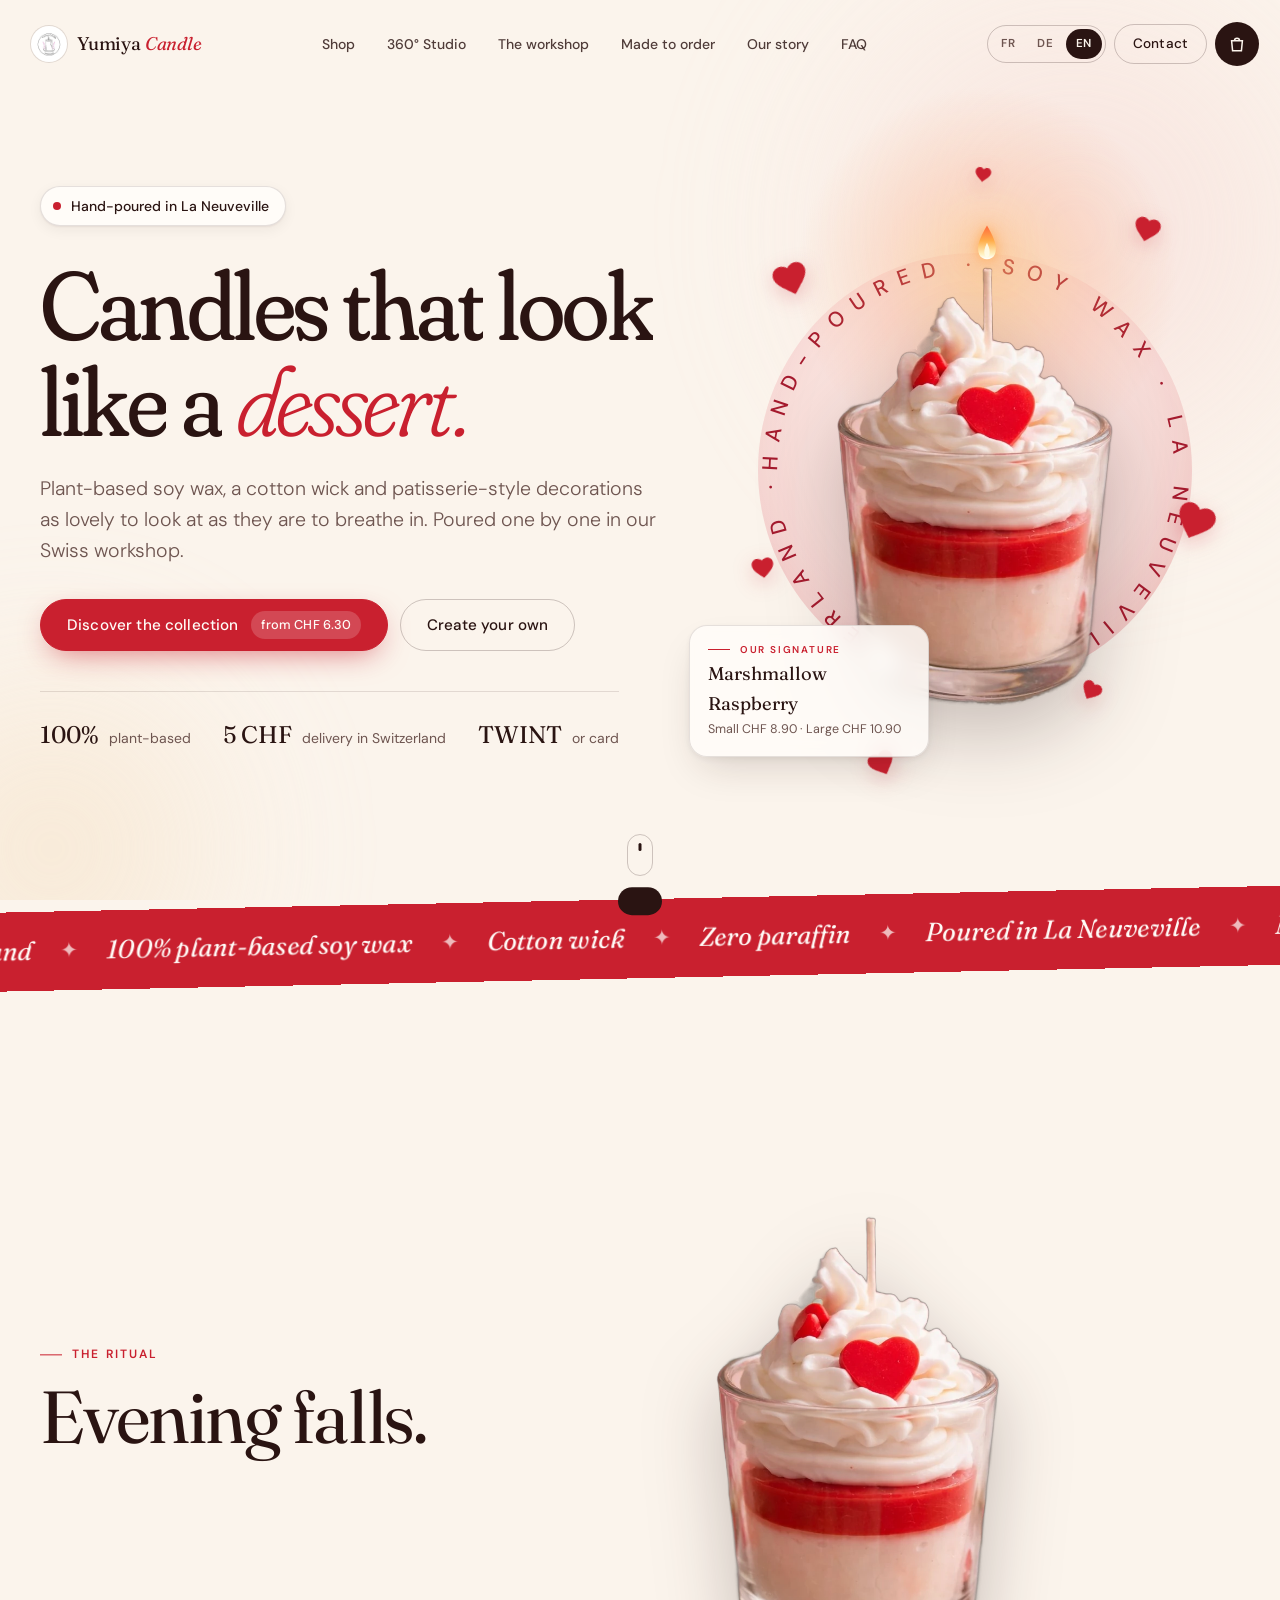
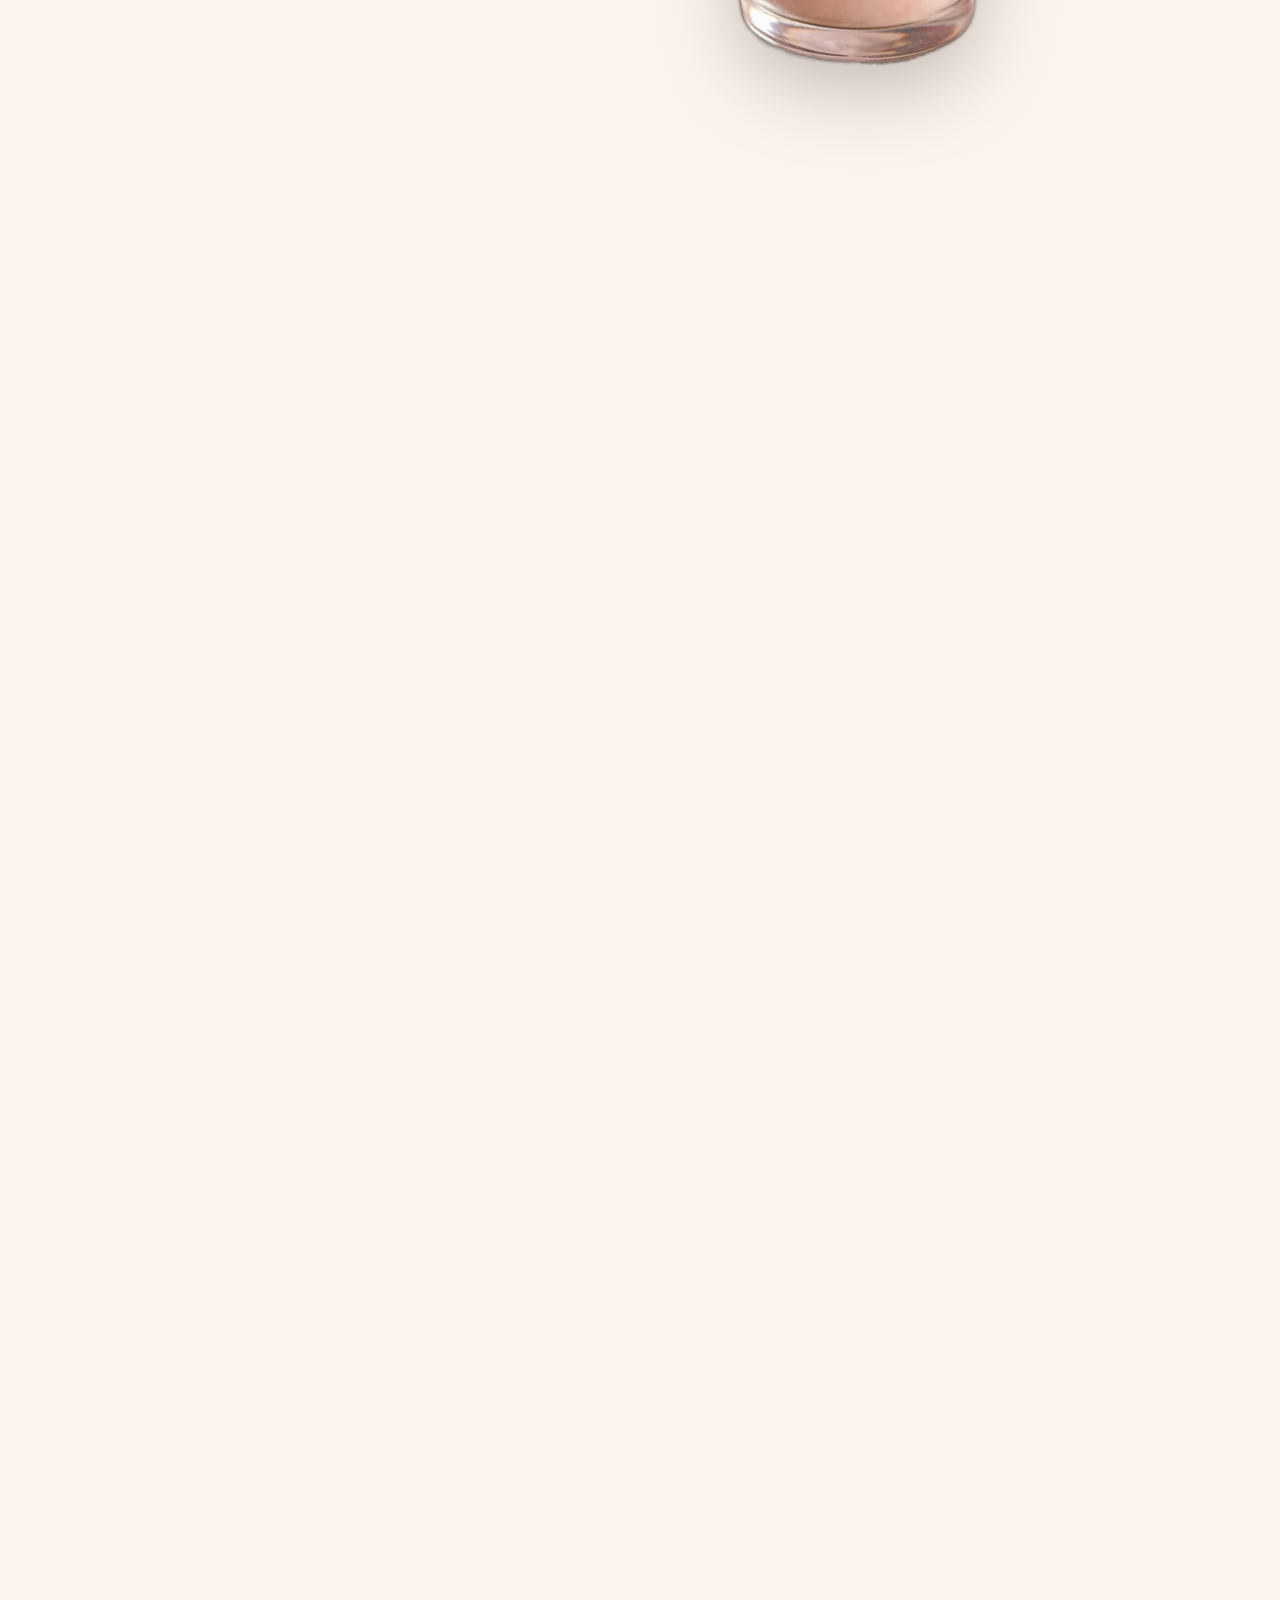
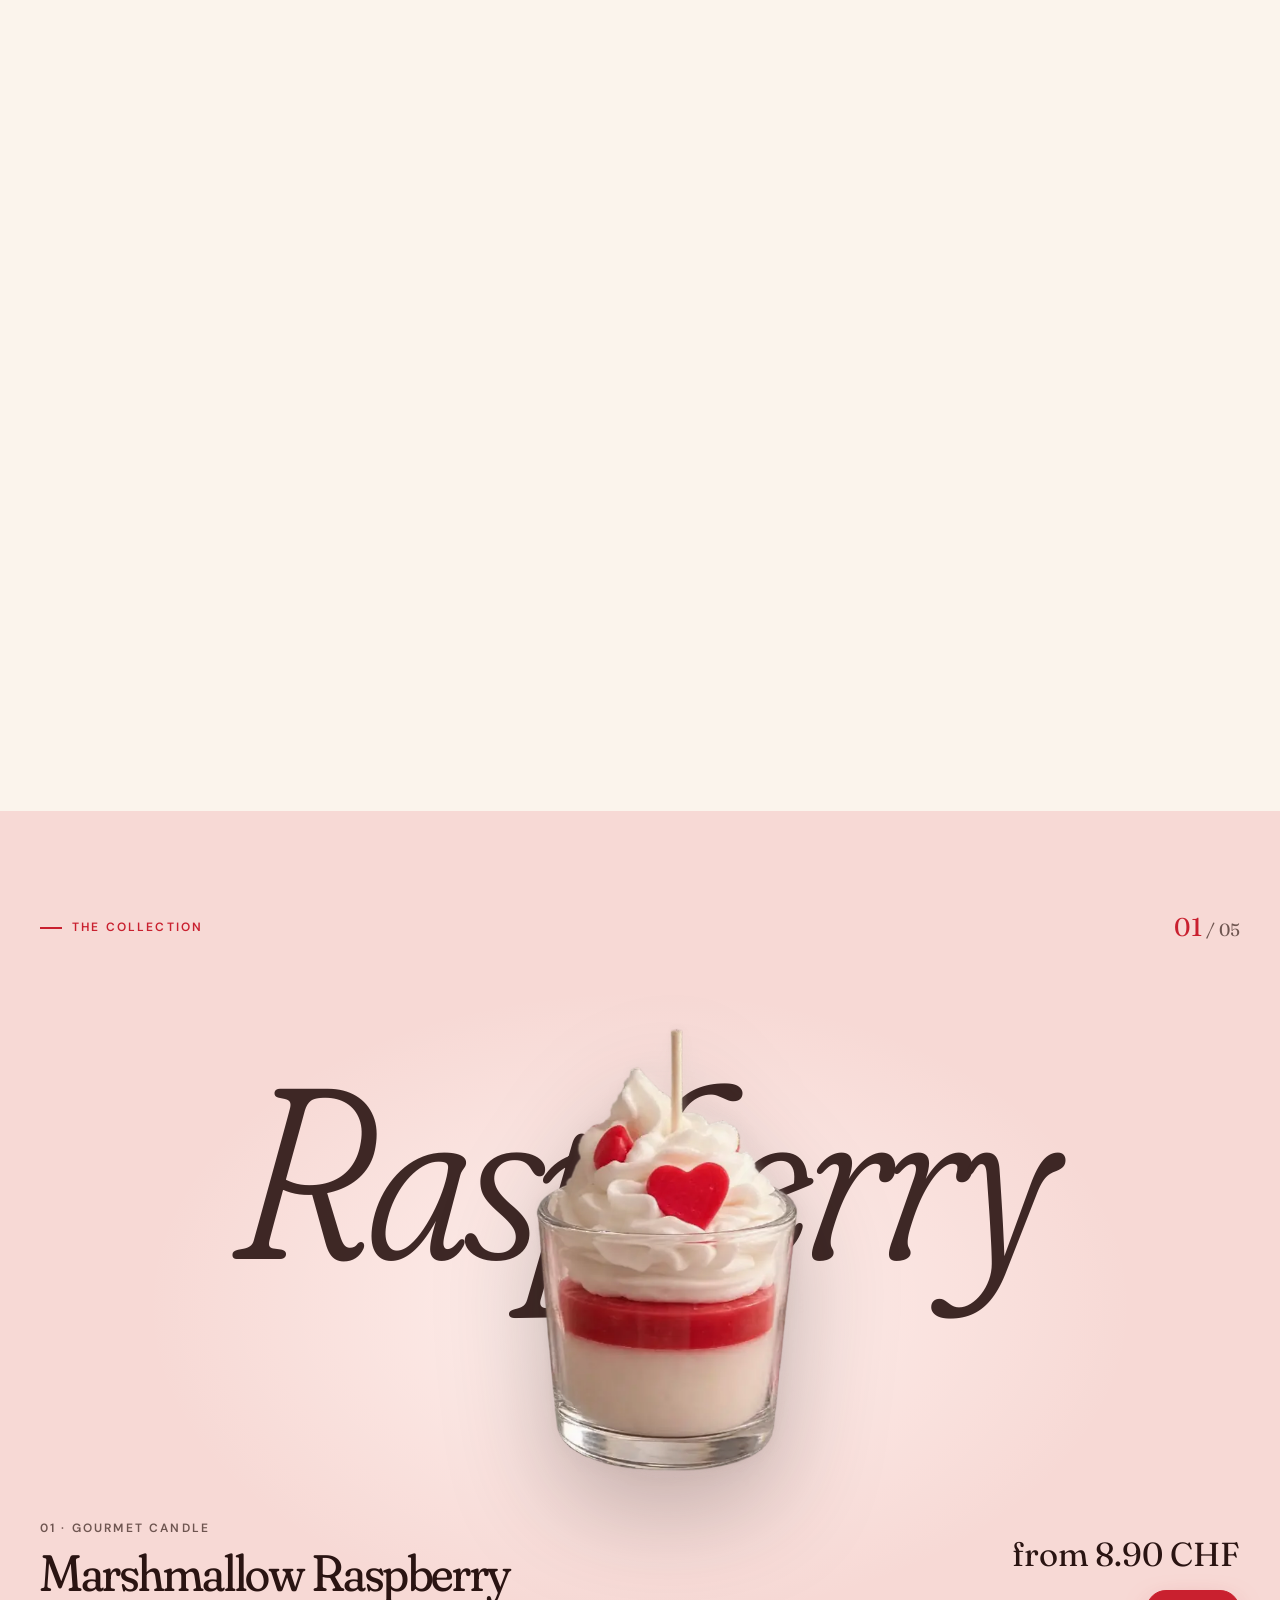
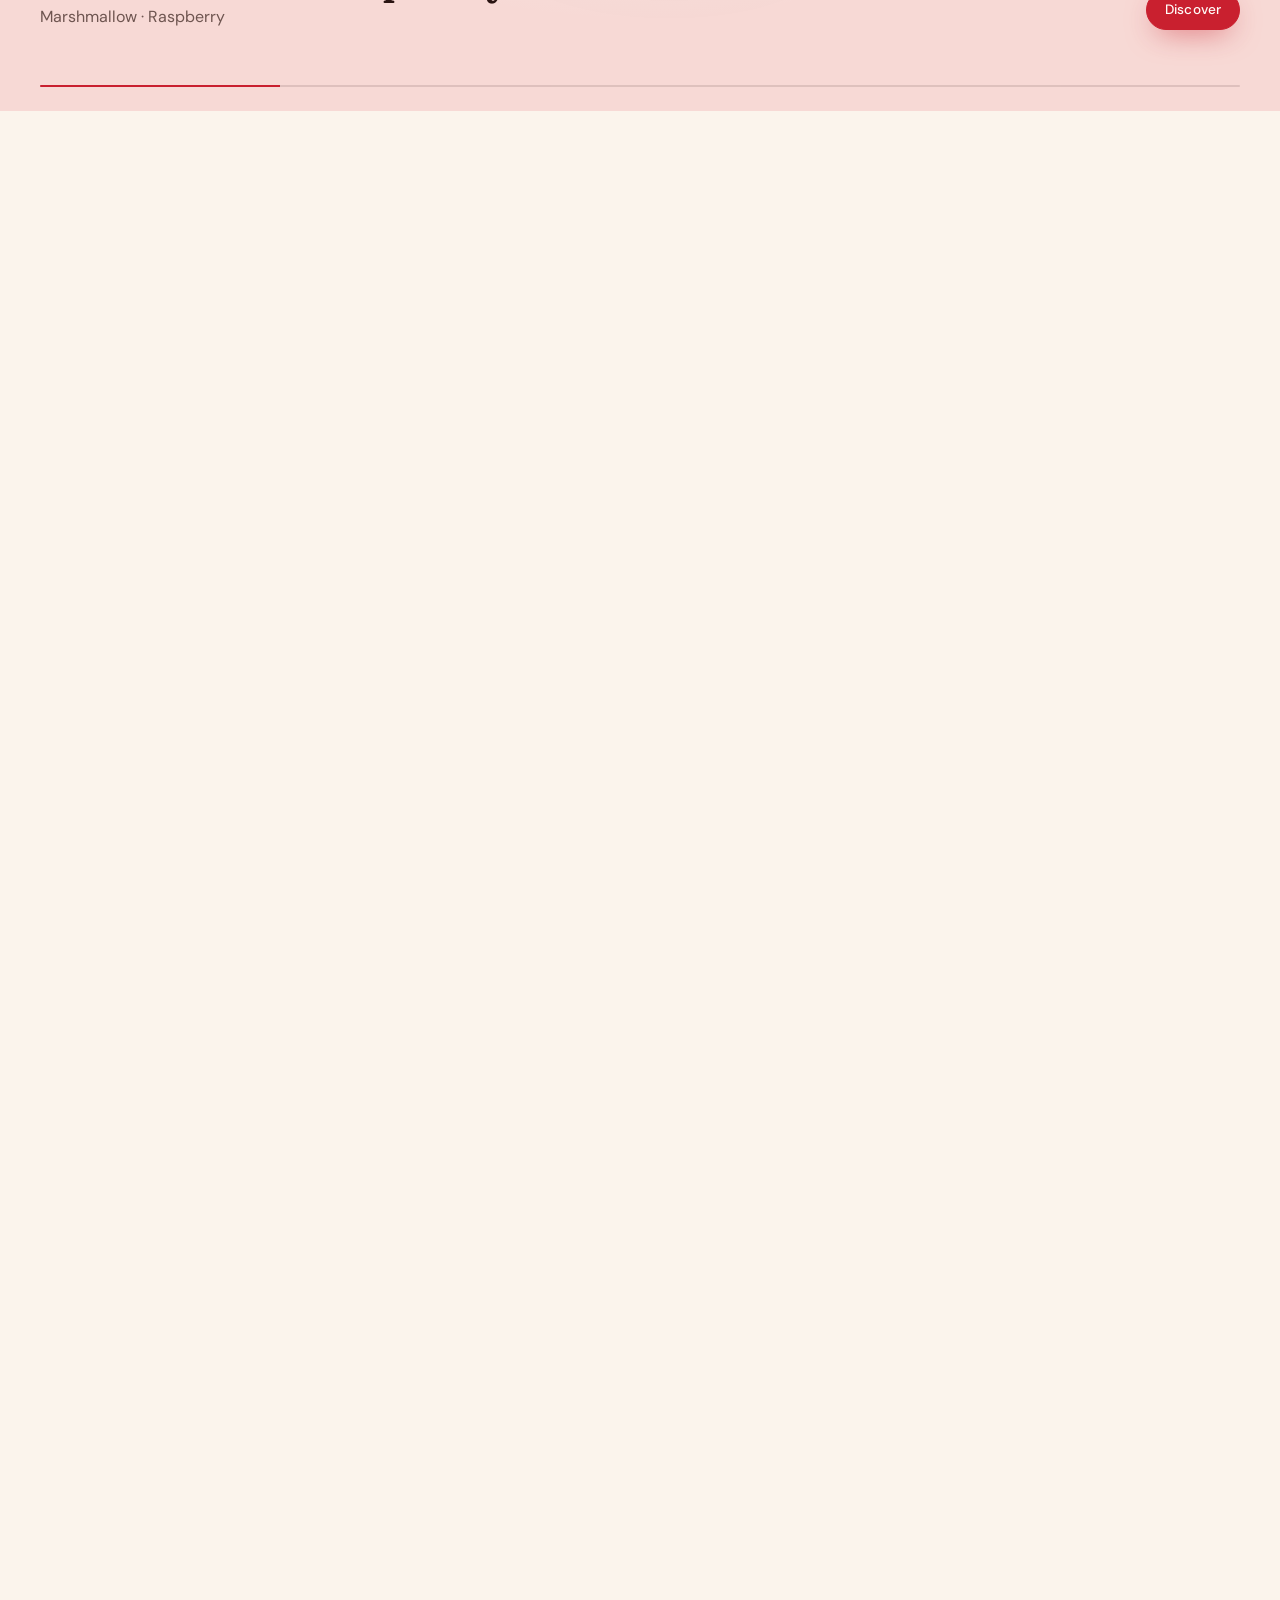
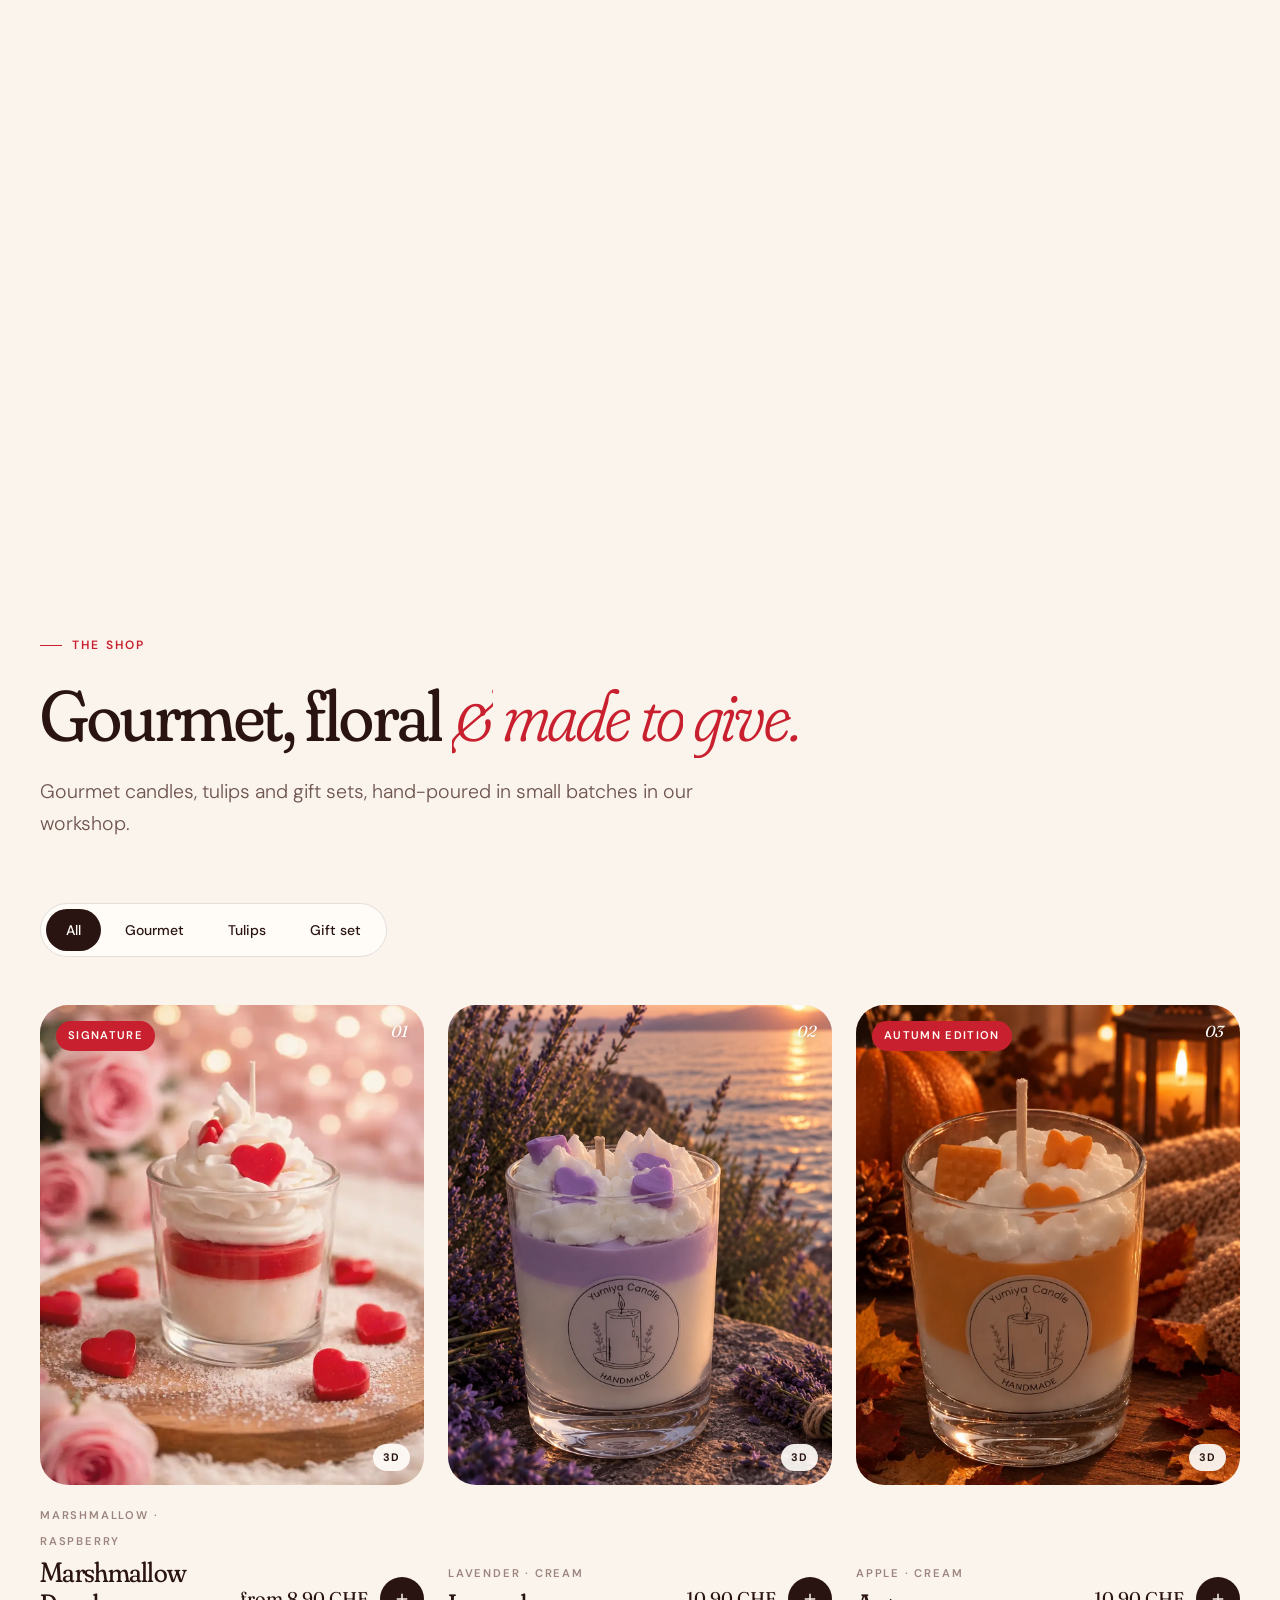
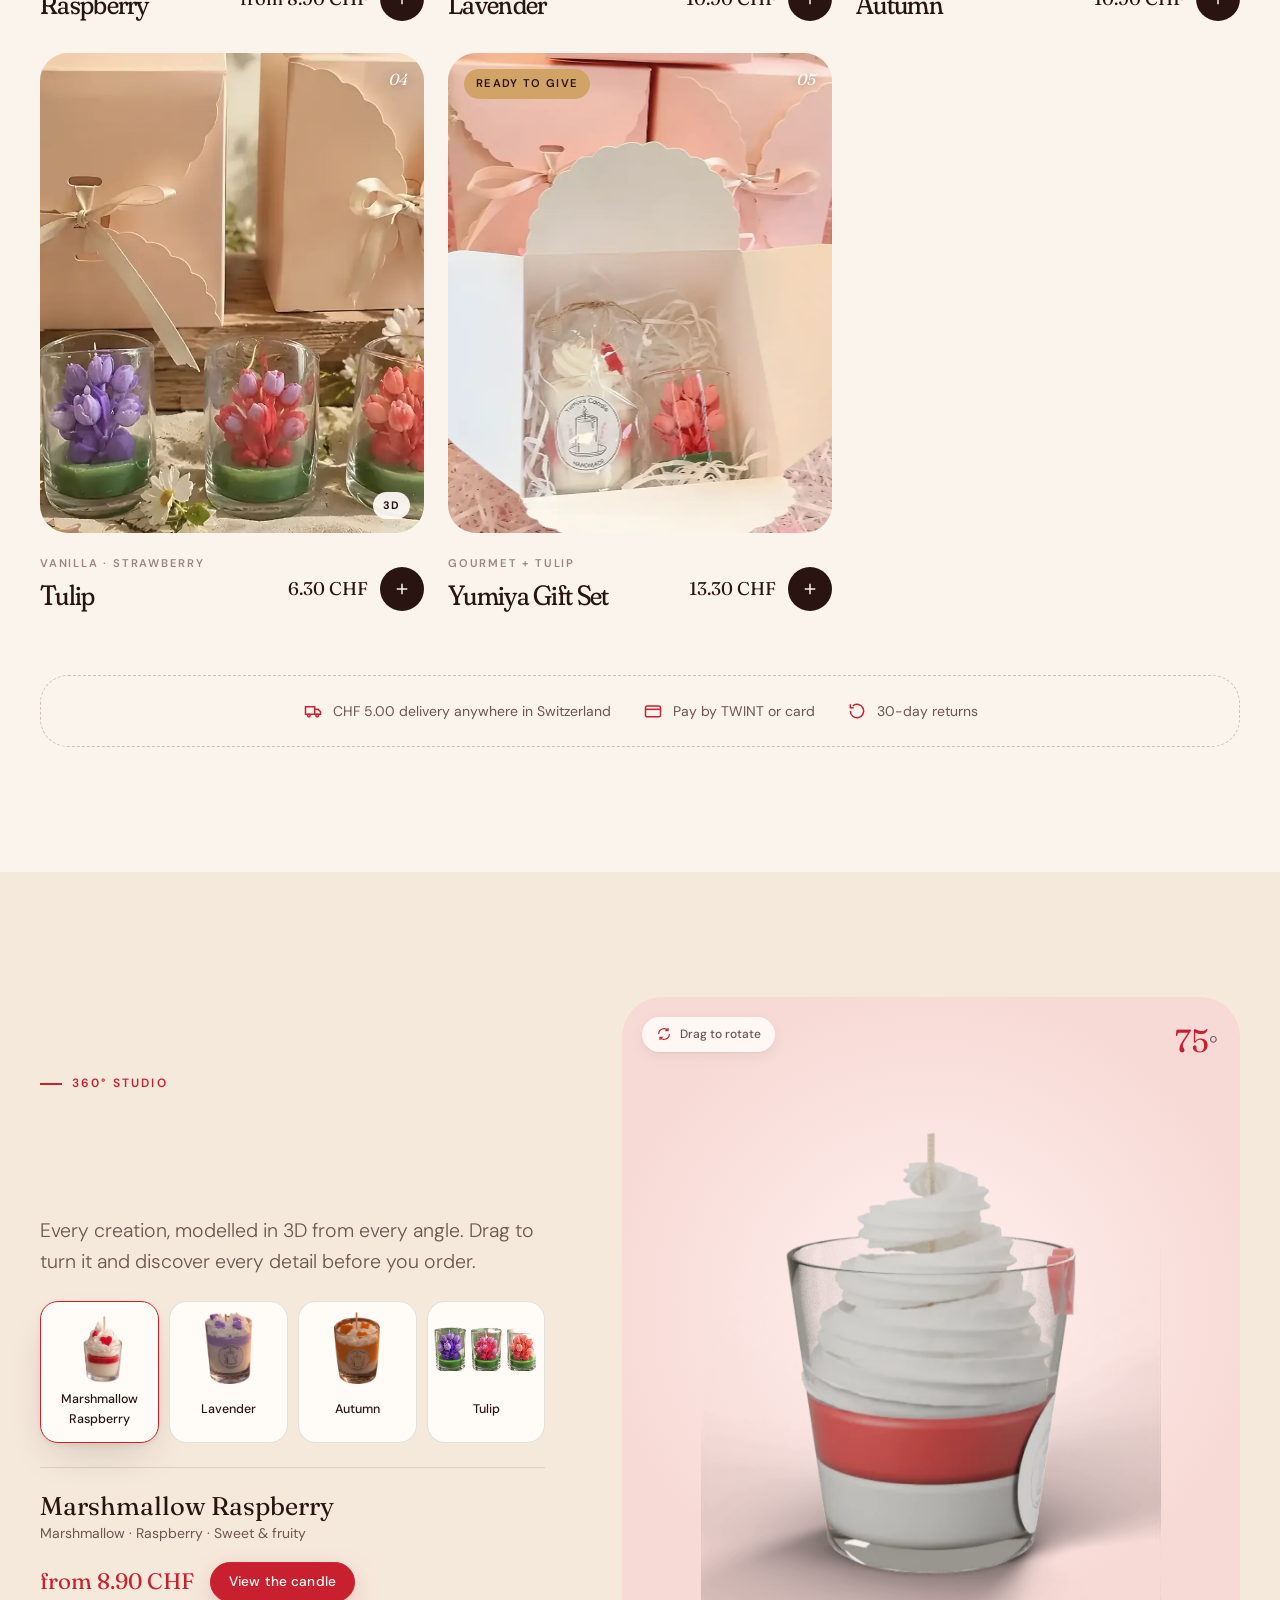
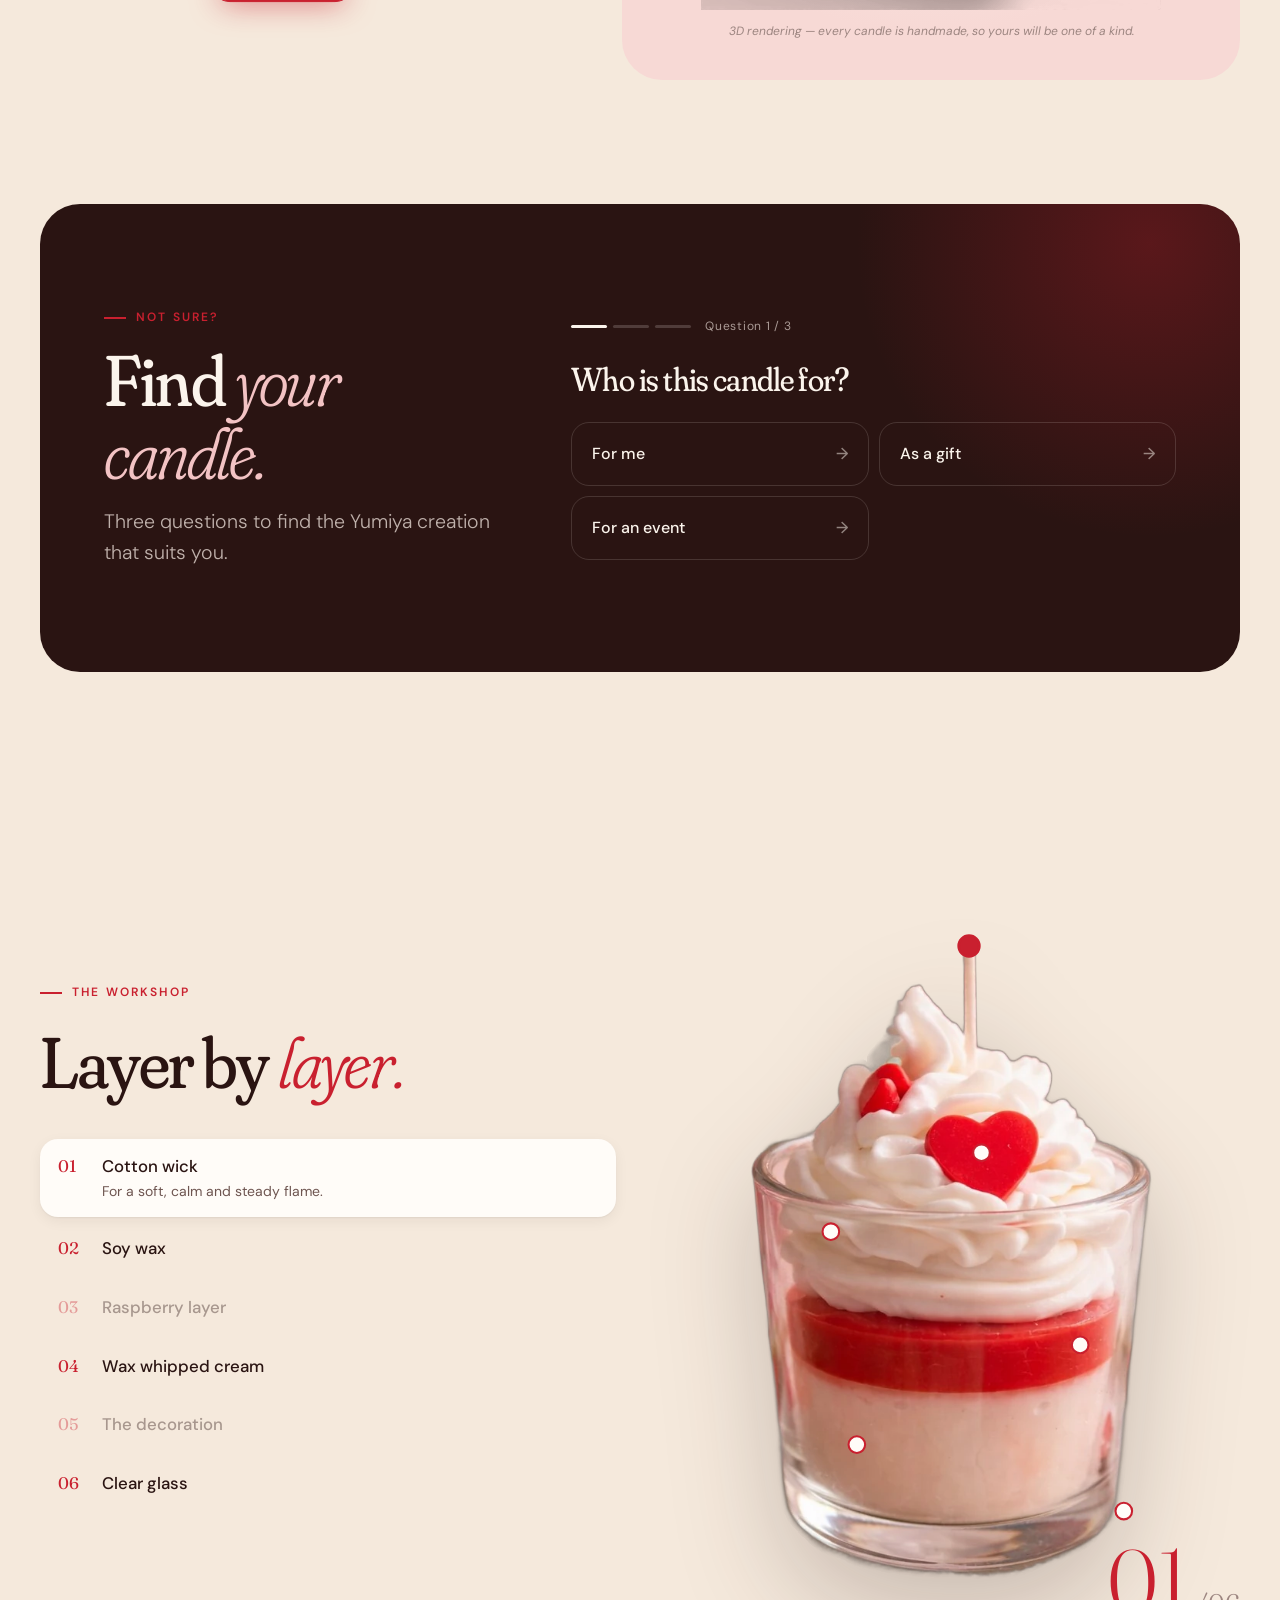
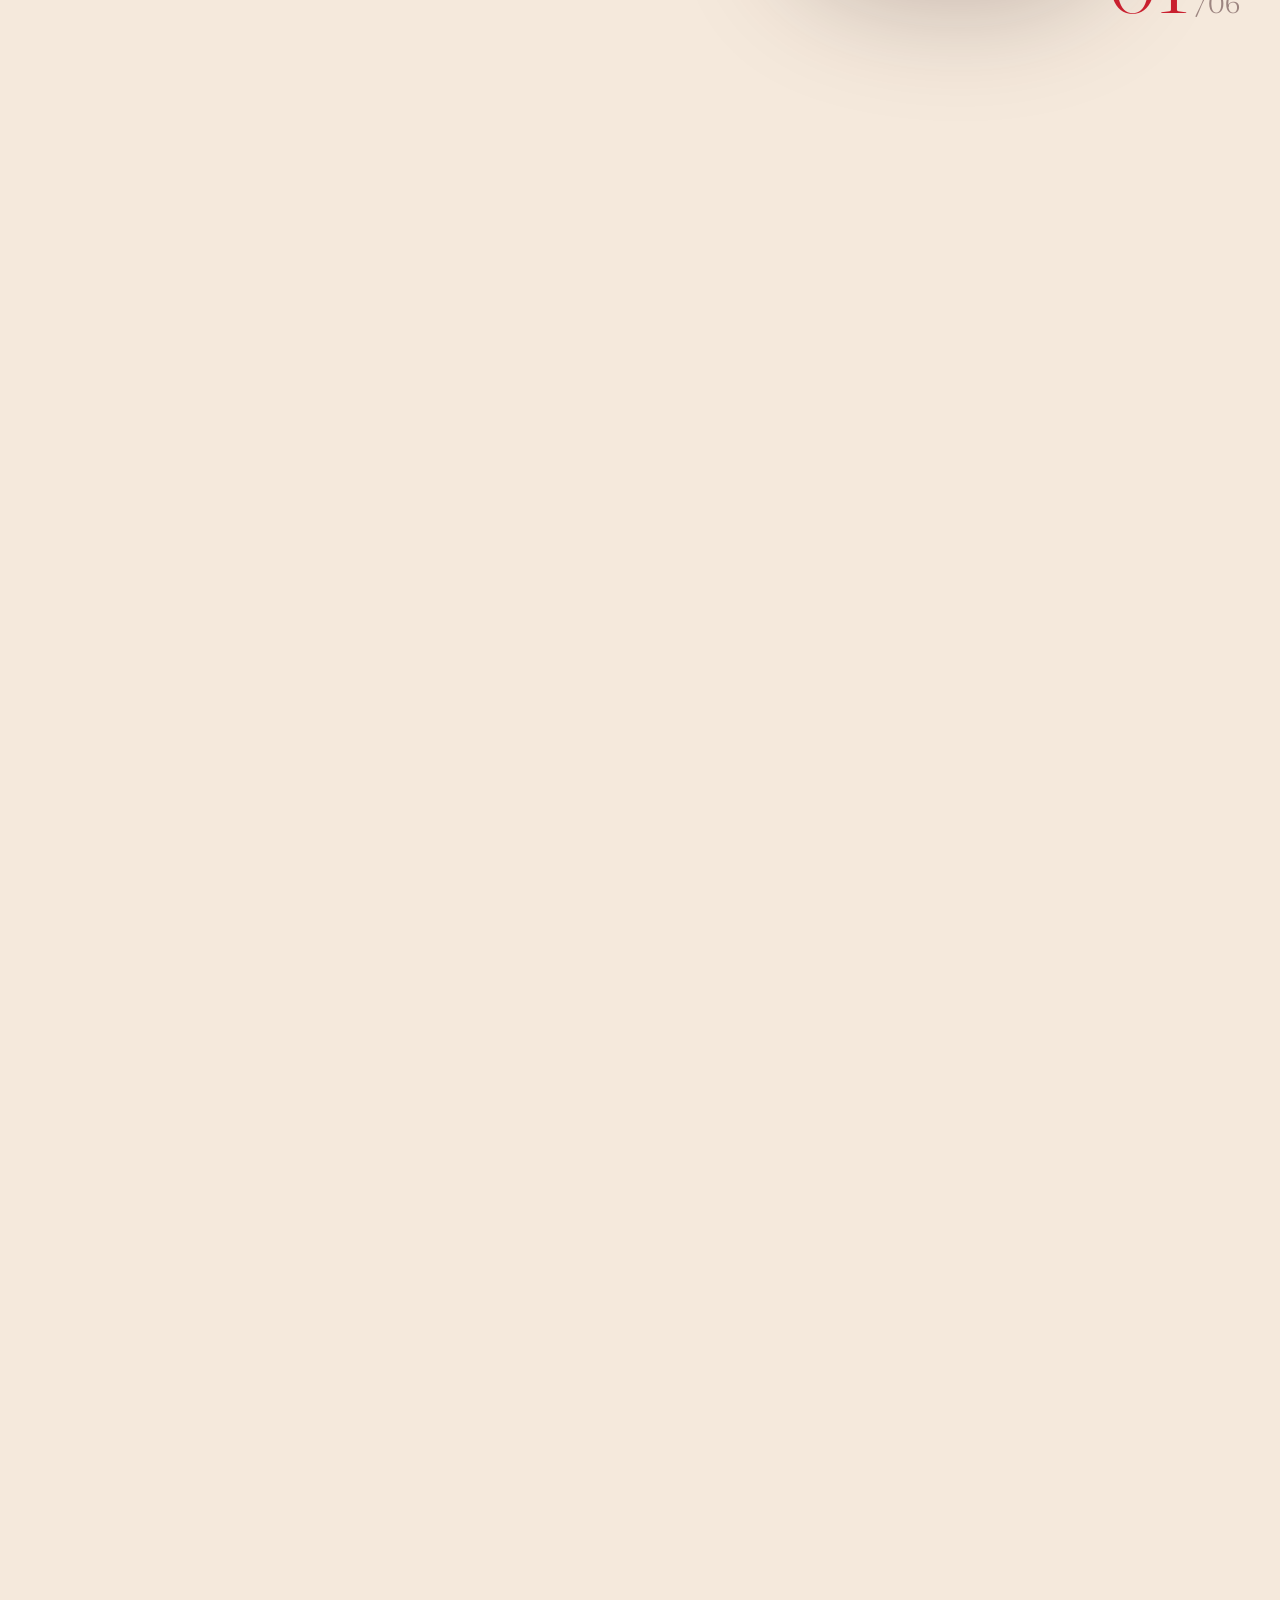
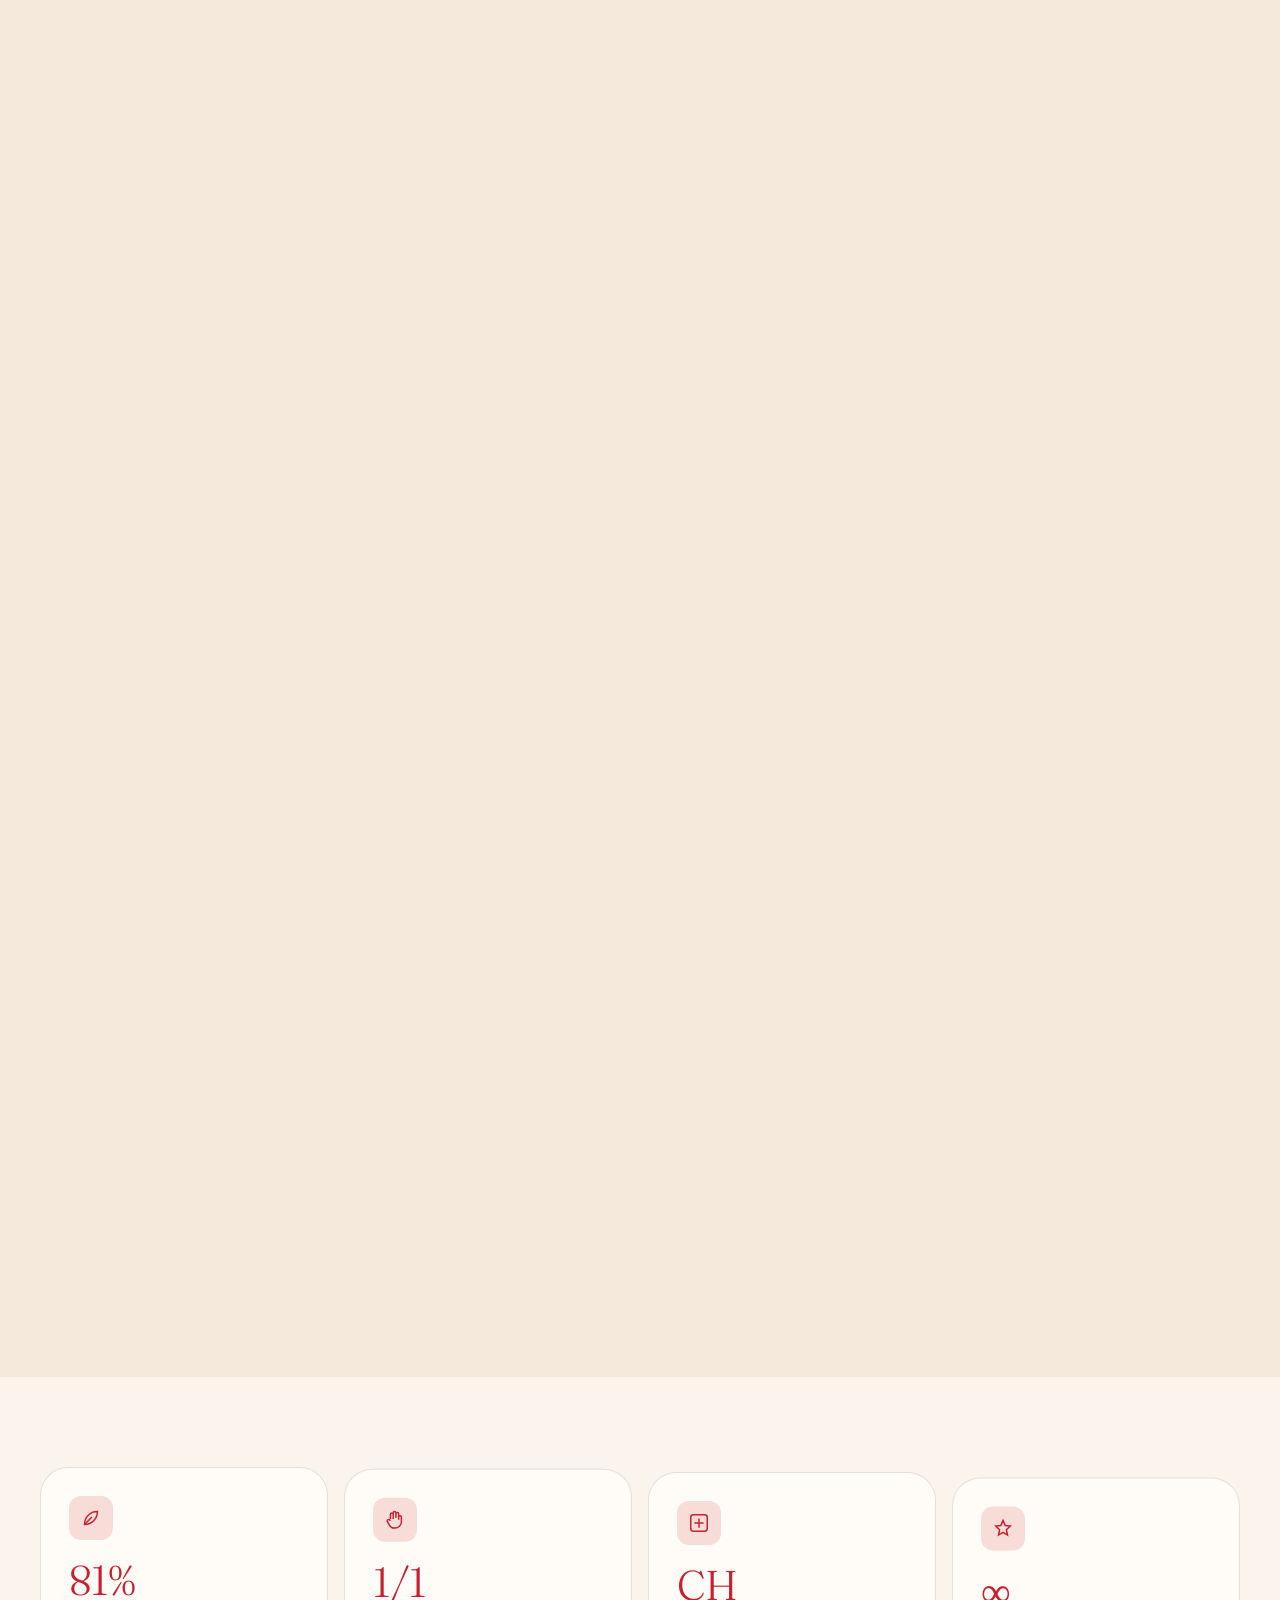
==== commit e13cbe89: "Ajoute la 3D 360°, le site en FR/DE/EN, un quiz et des finitions pro - Studio 360° et vue 3D dans le" ====
--- a/index.html
+++ b/index.html
@@ -48,12 +48,14 @@
   <nav class="nav-links" id="nav-links" aria-label="Navigation principale">
     <span class="nav-pill" id="nav-pill"></span>
     <a href="#boutique">Boutique</a>
+    <a href="#studio">Studio 360°</a>
     <a href="#atelier">L'atelier</a>
     <a href="#sur-mesure">Sur mesure</a>
     <a href="#maison">La Maison</a>
     <a href="#faq">FAQ</a>
   </nav>
   <div class="nav-end">
+    <div class="lang" role="group" aria-label="Langue"><button type="button" data-lang="fr">FR</button><button type="button" data-lang="de">DE</button><button type="button" data-lang="en">EN</button></div>
     <a href="#contact" class="btn btn-sm btn-ghost nav-cta">Contact</a>
     <button class="cart-btn" id="cart-open" aria-label="Ouvrir le panier">
       <svg viewBox="0 0 24 24" fill="none" stroke="currentColor" stroke-width="1.8"><path d="M5.5 8h13l-1.2 12H6.7L5.5 8z"/><path d="M9 8a3 3 0 0 1 6 0"/></svg>
@@ -65,12 +67,14 @@
 <div class="menu" id="menu">
   <nav>
     <a href="#boutique"><small>01</small>Boutique</a>
-    <a href="#atelier"><small>02</small>L'atelier</a>
-    <a href="#sur-mesure"><small>03</small>Sur mesure</a>
-    <a href="#maison"><small>04</small>La Maison</a>
-    <a href="#faq"><small>05</small>FAQ</a>
-    <a href="#contact"><small>06</small>Contact</a>
+    <a href="#studio"><small>02</small>Studio 360°</a>
+    <a href="#atelier"><small>03</small>L'atelier</a>
+    <a href="#sur-mesure"><small>04</small>Sur mesure</a>
+    <a href="#maison"><small>05</small>La Maison</a>
+    <a href="#faq"><small>06</small>FAQ</a>
+    <a href="#contact"><small>07</small>Contact</a>
   </nav>
+  <div class="lang lang-menu" role="group" aria-label="Langue"><button type="button" data-lang="fr">Français</button><button type="button" data-lang="de">Deutsch</button><button type="button" data-lang="en">English</button></div>
   <p>Coulées à la main à La Neuveville · <a href="https://www.instagram.com/yumiyacandle" target="_blank" rel="noopener">@yumiyacandle</a></p>
 </div>
 
@@ -98,7 +102,7 @@
         <div class="plate" aria-hidden="true"></div>
         <svg class="badge-ring" viewBox="0 0 200 200" aria-hidden="true">
           <defs><path id="ring" d="M100,100 m-78,0 a78,78 0 1,1 156,0 a78,78 0 1,1 -156,0"/></defs>
-          <text><textPath href="#ring">coulée à la main · cire de soja · La Neuveville · Suisse · </textPath></text>
+          <text><textPath href="#ring" textLength="486" lengthAdjust="spacing">coulée à la main · cire de soja · La Neuveville · Suisse · </textPath></text>
         </svg>
         <div class="hero-candle" id="hero-candle">
           <div class="candle-wrap">
@@ -183,6 +187,43 @@
         <span><svg viewBox="0 0 24 24" fill="none" stroke="currentColor" stroke-width="1.8"><rect x="3" y="6" width="18" height="13" rx="2"/><path d="M3 10h18"/></svg>Paiement TWINT ou carte</span>
         <span><svg viewBox="0 0 24 24" fill="none" stroke="currentColor" stroke-width="1.8"><path d="M4 12a8 8 0 1 0 3-6.2"/><path d="M4 4v4h4"/></svg>Retour sous 30 jours</span>
       </p>
+    </div>
+  </section>
+
+  <!-- ═══ STUDIO 360° ═══ -->
+  <section class="section studio" id="studio">
+    <div class="container studio-grid">
+      <div class="studio-copy">
+        <span class="kicker" data-rv>Studio 360°</span>
+        <h2 class="display-l" data-split>Faites-la <em>tourner.</em></h2>
+        <p class="lead" data-rv>Chaque création, modélisée en 3D sous tous ses angles. Glissez pour la faire pivoter, et découvrez le moindre détail avant de commander.</p>
+        <div class="studio-picks" id="studio-picks" role="tablist" aria-label="Choisir une bougie" data-rv></div>
+        <div class="studio-info" data-rv>
+          <div><strong id="studio-name"></strong><span id="studio-notes"></span></div>
+          <div class="studio-actions"><span class="studio-price" id="studio-price"></span><button class="btn btn-primary btn-sm" type="button" id="studio-cta">Voir la bougie</button></div>
+        </div>
+      </div>
+      <div class="studio-stage" data-rv>
+        <div class="spin" id="studio-spin"></div>
+        <div class="studio-floor" aria-hidden="true"></div>
+        <span class="spin-hint"><svg viewBox="0 0 24 24" fill="none" stroke="currentColor" stroke-width="1.8"><path d="M4 12a8 8 0 0 1 14-5.3M20 12a8 8 0 0 1-14 5.3"/><path d="M18 3v4h-4M6 21v-4h4"/></svg>Glissez pour tourner</span>
+        <span class="spin-deg" aria-hidden="true"><b id="studio-deg">0</b>°</span>
+        <p class="spin-note">Reproduction 3D — chaque bougie étant faite main, la vôtre sera unique.</p>
+      </div>
+    </div>
+  </section>
+
+  <!-- ═══ QUIZ ═══ -->
+  <section class="section quiz-sec" id="quiz-sec">
+    <div class="container">
+      <div class="quiz-card" data-rv>
+        <div class="quiz-intro">
+          <span class="kicker">Vous hésitez ?</span>
+          <h2 class="display-l">Trouvez <em>votre bougie.</em></h2>
+          <p class="lead">Trois questions pour découvrir la création Yumiya qui vous ressemble.</p>
+        </div>
+        <div class="quiz" id="quiz" aria-live="polite"></div>
+      </div>
     </div>
   </section>
 
@@ -403,6 +444,15 @@
         <a class="btn btn-ghost light" href="https://www.instagram.com/yumiyacandle" target="_blank" rel="noopener">@yumiyacandle</a>
       </div>
     </div>
+    <div class="news">
+      <div><h3>La lettre de l'atelier</h3><p>Nouvelles collections, éditions limitées et coulisses de l'atelier.</p></div>
+      <form id="news-form" class="news-form" novalidate>
+        <input type="checkbox" name="_gotcha" class="hp" tabindex="-1" autocomplete="off"/>
+        <div class="field"><label for="news-email" class="sr">Votre email</label><input id="news-email" name="email" type="email" autocomplete="email" placeholder="Votre email" required/></div>
+        <button class="btn btn-primary" type="submit">S'inscrire</button>
+      </form>
+      <p class="news-ok" id="news-success" hidden>Merci, votre inscription est confirmée.</p>
+    </div>
     <div class="foot-grid">
       <div class="foot-brand">
         <img src="assets/img/logo.webp" alt="Yumiya Candle"/>
@@ -415,7 +465,7 @@
       </div>
       <div>
         <h4>La Maison</h4>
-        <ul><li><a href="#atelier">L'atelier</a></li><li><a href="#maison">Notre histoire</a></li><li><a href="#sur-mesure">Sur mesure</a></li><li><a href="#conseils">Conseils</a></li><li><a href="#faq">FAQ</a></li></ul>
+        <ul><li><a href="#studio">Studio 360°</a></li><li><a href="#atelier">L'atelier</a></li><li><a href="#maison">Notre histoire</a></li><li><a href="#sur-mesure">Sur mesure</a></li><li><a href="#conseils">Conseils</a></li><li><a href="#faq">FAQ</a></li></ul>
       </div>
       <div>
         <h4>Contact</h4>
@@ -440,7 +490,12 @@
   <div class="modal-card qv">
     <button class="x-btn" data-close aria-label="Fermer"><svg viewBox="0 0 14 14" stroke="currentColor" stroke-width="1.6"><path d="M1 1l12 12M13 1L1 13"/></svg></button>
     <div class="qv-gal">
+      <div class="qv-mode" id="qv-mode" role="group" aria-label="Affichage">
+        <button type="button" class="on" data-mode="photo">Photos</button>
+        <button type="button" data-mode="3d"><svg viewBox="0 0 24 24" fill="none" stroke="currentColor" stroke-width="1.8"><path d="M12 3 4 7.5v9L12 21l8-4.5v-9z"/><path d="M4 7.5 12 12l8-4.5M12 12v9"/></svg>3D 360°</button>
+      </div>
       <div class="qv-main" id="qv-main"></div>
+      <div class="qv-3d" id="qv-3d" hidden><div class="spin" id="qv-spin"></div><span class="spin-hint">Glissez pour tourner</span><p class="spin-note" id="qv-3d-note"></p></div>
       <div class="qv-thumbs" id="qv-thumbs"></div>
     </div>
     <div class="qv-info">
@@ -458,6 +513,7 @@
         </div>
         <button class="btn btn-primary btn-block" type="button" id="qv-add"><span>Ajouter au panier</span><span class="btn-tag" id="qv-total"></span></button>
       </div>
+      <p class="eta" id="qv-eta"></p>
       <dl class="specs" id="qv-facts"></dl>
     </div>
   </div>
@@ -467,6 +523,7 @@
 <aside class="drawer" id="cart" aria-label="Panier" aria-hidden="true">
   <div class="drawer-hd"><h3>Votre panier</h3><button class="x-btn" data-close aria-label="Fermer"><svg viewBox="0 0 14 14" stroke="currentColor" stroke-width="1.6"><path d="M1 1l12 12M13 1L1 13"/></svg></button></div>
   <div class="drawer-body" id="cart-body"></div>
+  <div class="upsell" id="upsell"></div>
   <div class="drawer-ft" id="cart-ft">
     <div class="cart-line"><span>Sous-total</span><span id="cart-sub">0.00 CHF</span></div>
     <div class="cart-line"><span>Livraison (Suisse)</span><span id="cart-ship">5.00 CHF</span></div>
@@ -531,7 +588,9 @@
 </div>
 
 <div class="toast" id="toast" role="status" aria-live="polite"></div>
-
+<div class="cursor" id="cursor" aria-hidden="true"><span>Voir</span></div>
+
+<script src="assets/i18n.js"></script>
 <script src="assets/vendor/motion.js"></script>
 <script src="assets/main.js"></script>
 </body>
--- a/assets/style.css
+++ b/assets/style.css
@@ -649,6 +649,145 @@
 .foot-legal a:hover { color: var(--cream); }
 .foot-brand img { border-radius: 50%; background: #fff; padding: 4px; }
 .intro-sub { font-size: .72rem; letter-spacing: .3em; text-transform: uppercase; color: rgba(255, 244, 236, .55); }
+
+
+/* Sélecteur de langue */
+.lang { display: inline-flex; padding: 3px; border-radius: var(--r-pill); border: 1px solid var(--line-2); gap: 2px; }
+.lang button { padding: 6px 10px; border-radius: var(--r-pill); font-size: .72rem; font-weight: 600; letter-spacing: .06em; color: var(--ink-2); transition: background var(--t-fast), color var(--t-fast); }
+.lang button.on { background: var(--cocoa); color: var(--cream); }
+.lang button:not(.on):hover { color: var(--ink); }
+.nav.dark .lang { border-color: var(--line-light); }
+.nav.dark .lang button { color: rgba(255, 244, 236, .7); }
+.nav.dark .lang button.on { background: var(--cream); color: var(--cocoa); }
+.lang-menu { margin-top: 36px; border-color: var(--line-light); }
+.lang-menu button { padding: 10px 16px; font-size: .9rem; color: rgba(255, 244, 236, .7); letter-spacing: 0; }
+.lang-menu button.on { background: var(--cream); color: var(--cocoa); }
+.sr { position: absolute; width: 1px; height: 1px; overflow: hidden; clip: rect(0 0 0 0); white-space: nowrap; }
+
+/* Visionneuse 360° */
+.spin { position: relative; width: 100%; aspect-ratio: 520 / 650; background-repeat: no-repeat; background-size: 600% 400%; cursor: grab; touch-action: pan-y; user-select: none; -webkit-user-select: none; outline: none; }
+.spin.grabbing { cursor: grabbing; }
+.spin:focus-visible { outline: 2px solid var(--cherry); outline-offset: 4px; border-radius: var(--r-m); }
+.spin.is-loading::after { content: ""; position: absolute; left: 50%; top: 50%; width: 36px; height: 36px; margin: -18px 0 0 -18px; border-radius: 50%; border: 2px solid rgba(42, 20, 18, .12); border-top-color: var(--cherry); animation: spin .9s linear infinite; }
+.spin-hint { display: inline-flex; align-items: center; gap: 8px; padding: 8px 14px; border-radius: var(--r-pill); background: rgba(255, 252, 248, .85); backdrop-filter: blur(8px); font-size: .75rem; font-weight: 500; color: var(--ink-2); box-shadow: var(--shadow-s); pointer-events: none; }
+.spin-hint svg { width: 16px; height: 16px; color: var(--cherry); }
+.spin-note { font-size: .75rem; color: var(--ink-3); font-style: italic; text-align: center; }
+
+/* Studio 360° */
+.studio { background: var(--cream-2); overflow: hidden; }
+.studio-grid { display: grid; grid-template-columns: .9fr 1.1fr; gap: clamp(32px, 6vw, 96px); align-items: center; }
+.studio-copy { display: grid; gap: var(--s-5); }
+.studio-picks { display: grid; grid-template-columns: repeat(4, 1fr); gap: 10px; }
+.studio-picks button { display: grid; justify-items: center; gap: 6px; padding: 10px 6px 12px; border-radius: var(--r-m); background: var(--chantilly); border: 1.5px solid var(--line); font-size: .78rem; font-weight: 500; transition: border-color var(--t-fast), transform var(--t-med) var(--ease-out), box-shadow var(--t-med); }
+.studio-picks button img { width: 100%; height: 72px; object-fit: contain; }
+.studio-picks button:hover { transform: translateY(-3px); box-shadow: var(--shadow-s); }
+.studio-picks button.on { border-color: var(--cherry); box-shadow: var(--shadow-m); }
+.studio-info { display: flex; justify-content: space-between; align-items: center; flex-wrap: wrap; gap: var(--s-4); padding-top: var(--s-5); border-top: 1px solid var(--line); }
+.studio-info strong { display: block; font-family: var(--font-display); font-weight: 400; font-size: 1.6rem; line-height: 1.1; }
+.studio-info span { font-size: var(--fs-s); color: var(--ink-2); }
+.studio-actions { display: flex; align-items: center; gap: var(--s-4); }
+.studio-price { font-family: var(--font-display); font-size: 1.4rem !important; color: var(--cherry) !important; }
+.studio-stage { position: relative; display: grid; justify-items: center; gap: var(--s-3); padding: clamp(16px, 3vw, 40px); border-radius: var(--r-xl); background: radial-gradient(70% 60% at 50% 45%, var(--soft, #fff), var(--bg, var(--blush)) 80%); transition: background .8s; }
+.studio-stage .spin { width: min(100%, 460px); z-index: 1; }
+.studio-floor { position: absolute; left: 50%; bottom: 17%; width: 46%; height: 26px; transform: translateX(-50%); background: radial-gradient(ellipse, rgba(42, 20, 18, .28), transparent 70%); filter: blur(4px); }
+.studio-stage .spin-hint { position: absolute; left: 20px; top: 20px; z-index: 2; }
+.spin-deg { position: absolute; right: 22px; top: 18px; z-index: 2; font-family: var(--font-display); font-size: 1.4rem; color: var(--ink-2); font-variant-numeric: tabular-nums; }
+.spin-deg b { font-weight: 400; color: var(--cherry); font-size: 2rem; }
+
+/* Quiz */
+.quiz-sec { padding-top: 0; background: var(--cream-2); }
+.quiz-card { display: grid; grid-template-columns: .8fr 1.2fr; gap: clamp(28px, 5vw, 80px); padding: clamp(28px, 5vw, 64px); border-radius: var(--r-xl); background: var(--cocoa); color: var(--cream); position: relative; overflow: hidden; }
+.quiz-card::before { content: ""; position: absolute; width: 50vw; height: 50vw; right: -18vw; top: -22vw; background: radial-gradient(circle, rgba(201, 32, 47, .3), transparent 65%); pointer-events: none; }
+.quiz-intro { display: grid; gap: var(--s-4); align-content: center; position: relative; }
+.quiz-intro .display-l em { color: var(--cherry-soft); }
+.quiz-intro .lead { color: rgba(255, 244, 236, .7); }
+.quiz { position: relative; min-height: 340px; display: grid; align-content: center; gap: var(--s-5); }
+.quiz-prog { display: flex; align-items: center; gap: 6px; font-size: .75rem; color: rgba(255, 244, 236, .6); letter-spacing: .06em; }
+.quiz-prog i { width: 36px; height: 3px; border-radius: 2px; background: rgba(255, 244, 236, .18); }
+.quiz-prog i.done { background: var(--cherry-soft); }
+.quiz-prog i.cur { background: var(--cream); }
+.quiz-prog span { margin-left: 8px; }
+.quiz-q { font-size: clamp(1.6rem, 2.6vw, 2.2rem); }
+.quiz-a { display: grid; grid-template-columns: 1fr 1fr; gap: 10px; }
+.quiz-a button { display: flex; justify-content: space-between; align-items: center; gap: 10px; padding: 18px 20px; border-radius: var(--r-m); border: 1.5px solid var(--line-light); text-align: left; font-weight: 500; transition: background var(--t-fast), border-color var(--t-fast), color var(--t-fast); }
+.quiz-a button i { font-style: normal; opacity: .5; transition: transform var(--t-med) var(--ease-out), opacity var(--t-fast); }
+.quiz-a button:hover { background: var(--cream); color: var(--cocoa); border-color: var(--cream); }
+.quiz-a button:hover i { opacity: 1; transform: translateX(4px); }
+.quiz .back { color: rgba(255, 244, 236, .66); margin: 0; justify-self: start; }
+.quiz-res { display: grid; grid-template-columns: .8fr 1.2fr; gap: var(--s-6); align-items: center; }
+.quiz-res-img { aspect-ratio: 4 / 5; border-radius: var(--r-l); background: radial-gradient(70% 60% at 50% 45%, #fff, var(--bg) 85%); display: grid; place-items: center; overflow: hidden; }
+.quiz-res-img img { width: 82%; height: 82%; object-fit: contain; filter: drop-shadow(0 20px 26px rgba(42, 20, 18, .3)); }
+.quiz-res-img.custom-r { background: var(--gold); color: var(--cocoa); font-size: 4rem; }
+.quiz-res-txt { display: grid; gap: var(--s-3); justify-items: start; }
+.quiz-res-txt h3 { font-size: clamp(1.8rem, 3vw, 2.6rem); }
+.quiz-res-txt p { color: rgba(255, 244, 236, .75); font-size: var(--fs-s); }
+.quiz-res-txt .quiz-mood { color: var(--cherry-soft); font-weight: 500; font-size: var(--fs-m); }
+.quiz-ctas { display: flex; flex-wrap: wrap; align-items: center; gap: var(--s-3); margin-top: var(--s-2); }
+.quiz-alt { display: flex; align-items: center; gap: 10px; padding: 6px 14px 6px 6px; border-radius: var(--r-pill); border: 1px solid var(--line-light); text-align: left; font-size: var(--fs-s); }
+.quiz-alt img { width: 38px; height: 38px; border-radius: 50%; object-fit: cover; }
+.quiz-alt small { display: block; font-size: .7rem; color: rgba(255, 244, 236, .55); }
+
+/* Aperçu produit : photos / 3D */
+.qv-gal { position: relative; }
+.qv-mode { position: absolute; left: 26px; top: 26px; z-index: 3; display: flex; padding: 3px; border-radius: var(--r-pill); background: rgba(255, 252, 248, .9); backdrop-filter: blur(8px); box-shadow: var(--shadow-s); }
+.qv-mode button { display: inline-flex; align-items: center; gap: 6px; padding: 7px 13px; border-radius: var(--r-pill); font-size: .74rem; font-weight: 600; color: var(--ink-2); transition: background var(--t-fast), color var(--t-fast); }
+.qv-mode button svg { width: 15px; height: 15px; }
+.qv-mode button.on { background: var(--cocoa); color: var(--cream); }
+.qv-3d { position: relative; border-radius: var(--r-m); background: radial-gradient(70% 60% at 50% 45%, #fff, var(--bg) 85%); display: grid; justify-items: center; align-content: center; gap: 8px; padding: 56px 12px 14px; min-height: 320px; }
+.qv-3d .spin { width: min(100%, 380px); }
+.qv-3d .spin-hint { position: absolute; right: 14px; bottom: 14px; }
+.qv-3d .spin-note { padding: 0 90px 0 0; text-align: left; justify-self: start; max-width: 100%; }
+.badge-3d { position: absolute; right: 14px; bottom: 14px; z-index: 2; padding: 5px 10px; border-radius: var(--r-pill); background: rgba(255, 252, 248, .92); color: var(--ink); font-size: .68rem; font-weight: 700; letter-spacing: .08em; }
+.eta { display: flex; gap: 12px; align-items: flex-start; padding: 14px 16px; border-radius: var(--r-m); background: var(--cream); font-size: var(--fs-s); color: var(--ink-2); }
+.eta svg { width: 22px; height: 22px; flex: none; color: var(--cherry); }
+.eta b { color: var(--ink); font-weight: 600; }
+.eta small { display: block; color: var(--ink-3); }
+
+/* Panier : suggestions */
+.upsell { padding: 0 28px; display: grid; gap: 10px; }
+.upsell:empty { display: none; }
+.upsell .kicker { margin: 6px 0 2px; }
+.up-item { display: grid; grid-template-columns: 52px 1fr auto; gap: 12px; align-items: center; padding: 10px; border-radius: var(--r-m); background: var(--chantilly); border: 1px solid var(--line); font-size: var(--fs-s); }
+.up-item img { width: 52px; height: 52px; border-radius: var(--r-s); object-fit: cover; }
+.up-item b { display: block; font-weight: 500; }
+.up-item small { color: var(--ink-3); }
+.up-item .p-add { width: 38px; height: 38px; }
+
+/* Newsletter */
+.news { display: grid; grid-template-columns: 1fr 1.1fr; gap: var(--s-5) var(--s-7); align-items: center; padding: var(--s-7) 0; border-bottom: 1px solid var(--line-light); }
+.news h3 { margin-bottom: 6px; }
+.news p { color: rgba(255, 244, 236, .6); font-size: var(--fs-s); }
+.news-form { display: flex; gap: 10px; }
+.news-form .field { flex: 1; margin: 0; }
+.news-form input { background: rgba(255, 244, 236, .08) !important; color: var(--cream); border-radius: var(--r-pill) !important; padding-left: 22px !important; }
+.news-form input::placeholder { color: rgba(255, 244, 236, .45); }
+.news-form input:focus { border-color: var(--gold) !important; box-shadow: none !important; }
+.news-ok { color: var(--gold) !important; font-size: 1rem !important; }
+.footer .warn { grid-column: 1 / -1; }
+
+/* Curseur « Voir » */
+.cursor { position: fixed; left: 0; top: 0; z-index: 140; pointer-events: none; width: 0; height: 0; }
+.cursor span { position: absolute; left: -44px; top: -44px; width: 88px; height: 88px; border-radius: 50%; display: grid; place-items: center; background: rgba(255, 252, 248, .94); color: var(--ink); font-size: .72rem; font-weight: 600; letter-spacing: .12em; text-transform: uppercase; box-shadow: var(--shadow-m); transform: scale(0); }
+@media (pointer: fine) { [data-cursor] { cursor: none; } }
+@media (pointer: coarse) { .cursor { display: none; } }
+
+@media (max-width: 1180px) { .nav-cta { display: none; } }
+@media (max-width: 860px) {
+  .nav-end .lang { display: none; }
+  .studio-grid, .quiz-card, .news { grid-template-columns: 1fr; }
+  .studio-stage { order: -1; }
+  .quiz-res { grid-template-columns: 1fr; }
+  .quiz-res-img { max-width: 240px; }
+  .quiz { min-height: 0; }
+}
+@media (max-width: 520px) {
+  .studio-picks { grid-template-columns: repeat(4, 1fr); gap: 6px; }
+  .studio-picks button { font-size: .66rem; padding: 8px 2px; }
+  .studio-picks button img { height: 52px; }
+  .quiz-a { grid-template-columns: 1fr; }
+  .news-form { flex-direction: column; }
+  .qv-mode { left: 22px; top: 22px; }
+}
 
 /* Apparition par défaut (avant que Motion ne prenne le relais) */
 .js [data-rv], .js [data-hero-in] { opacity: 0; }
